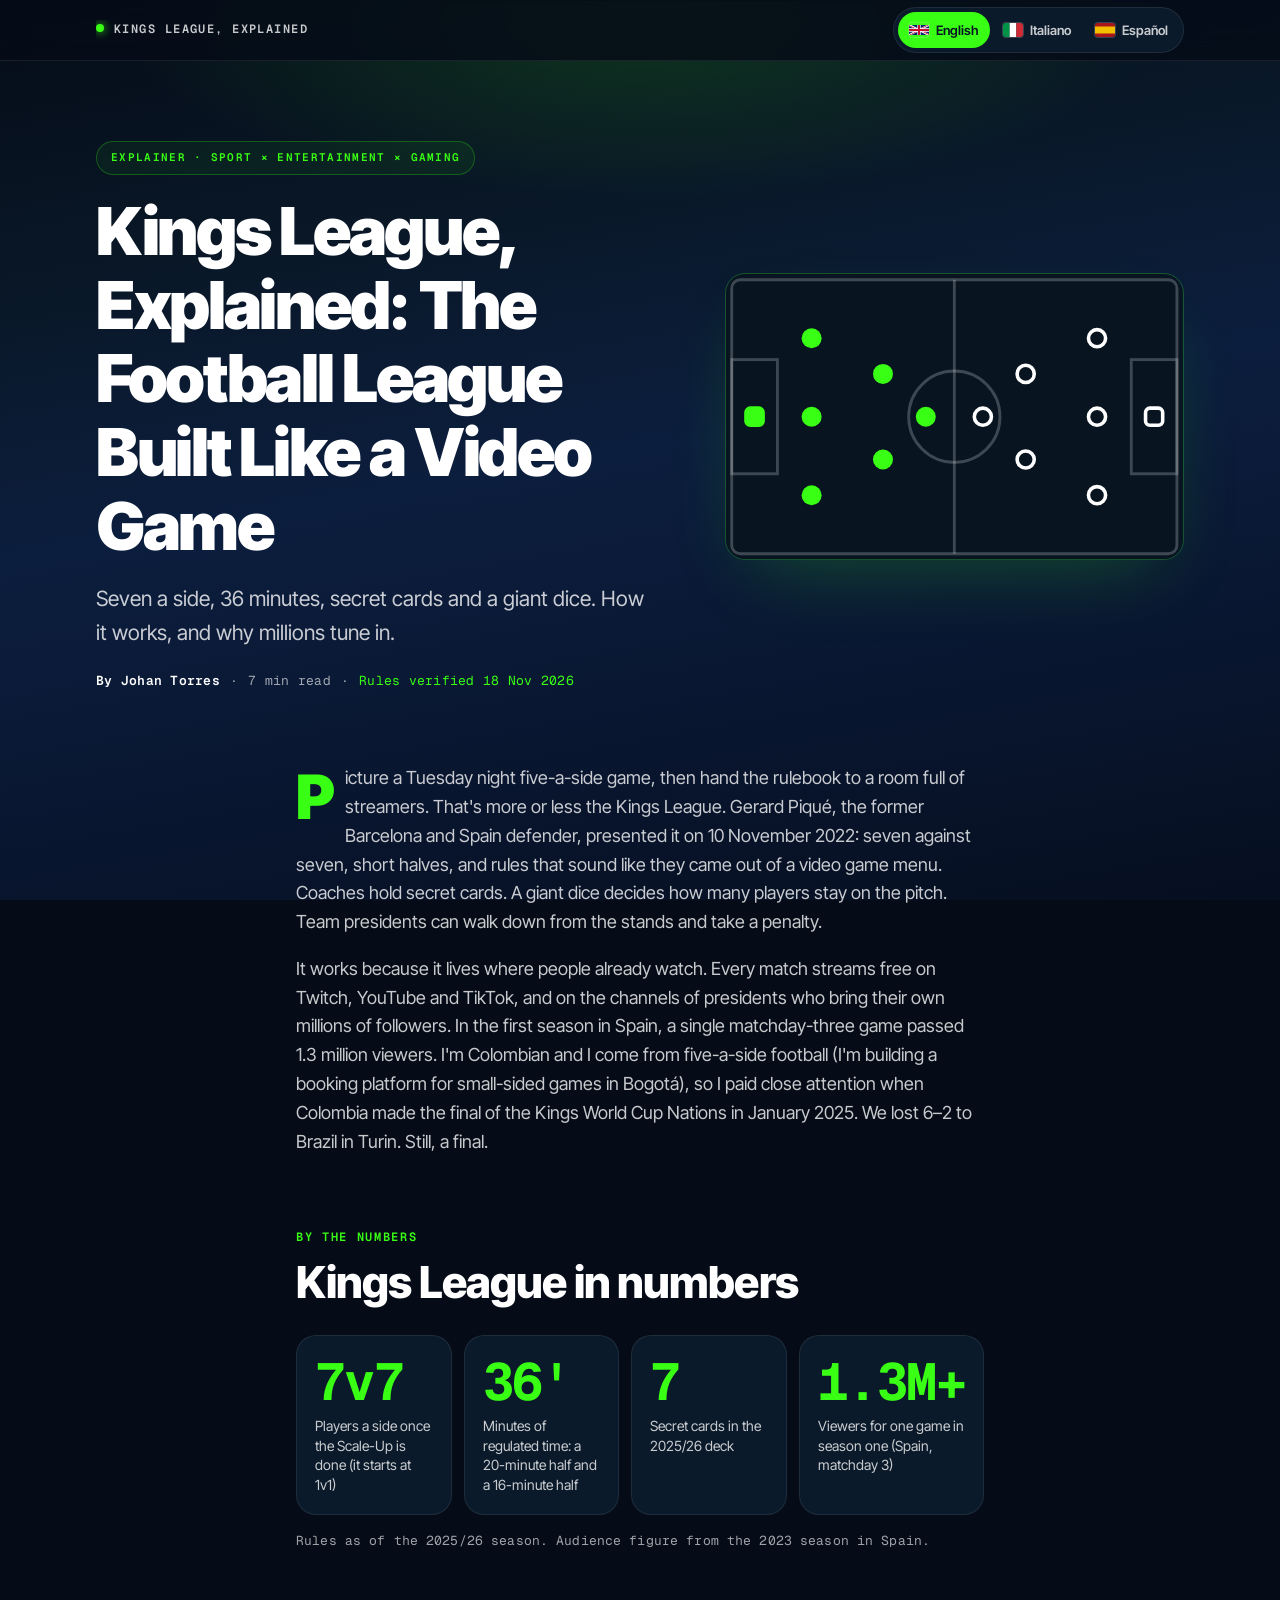
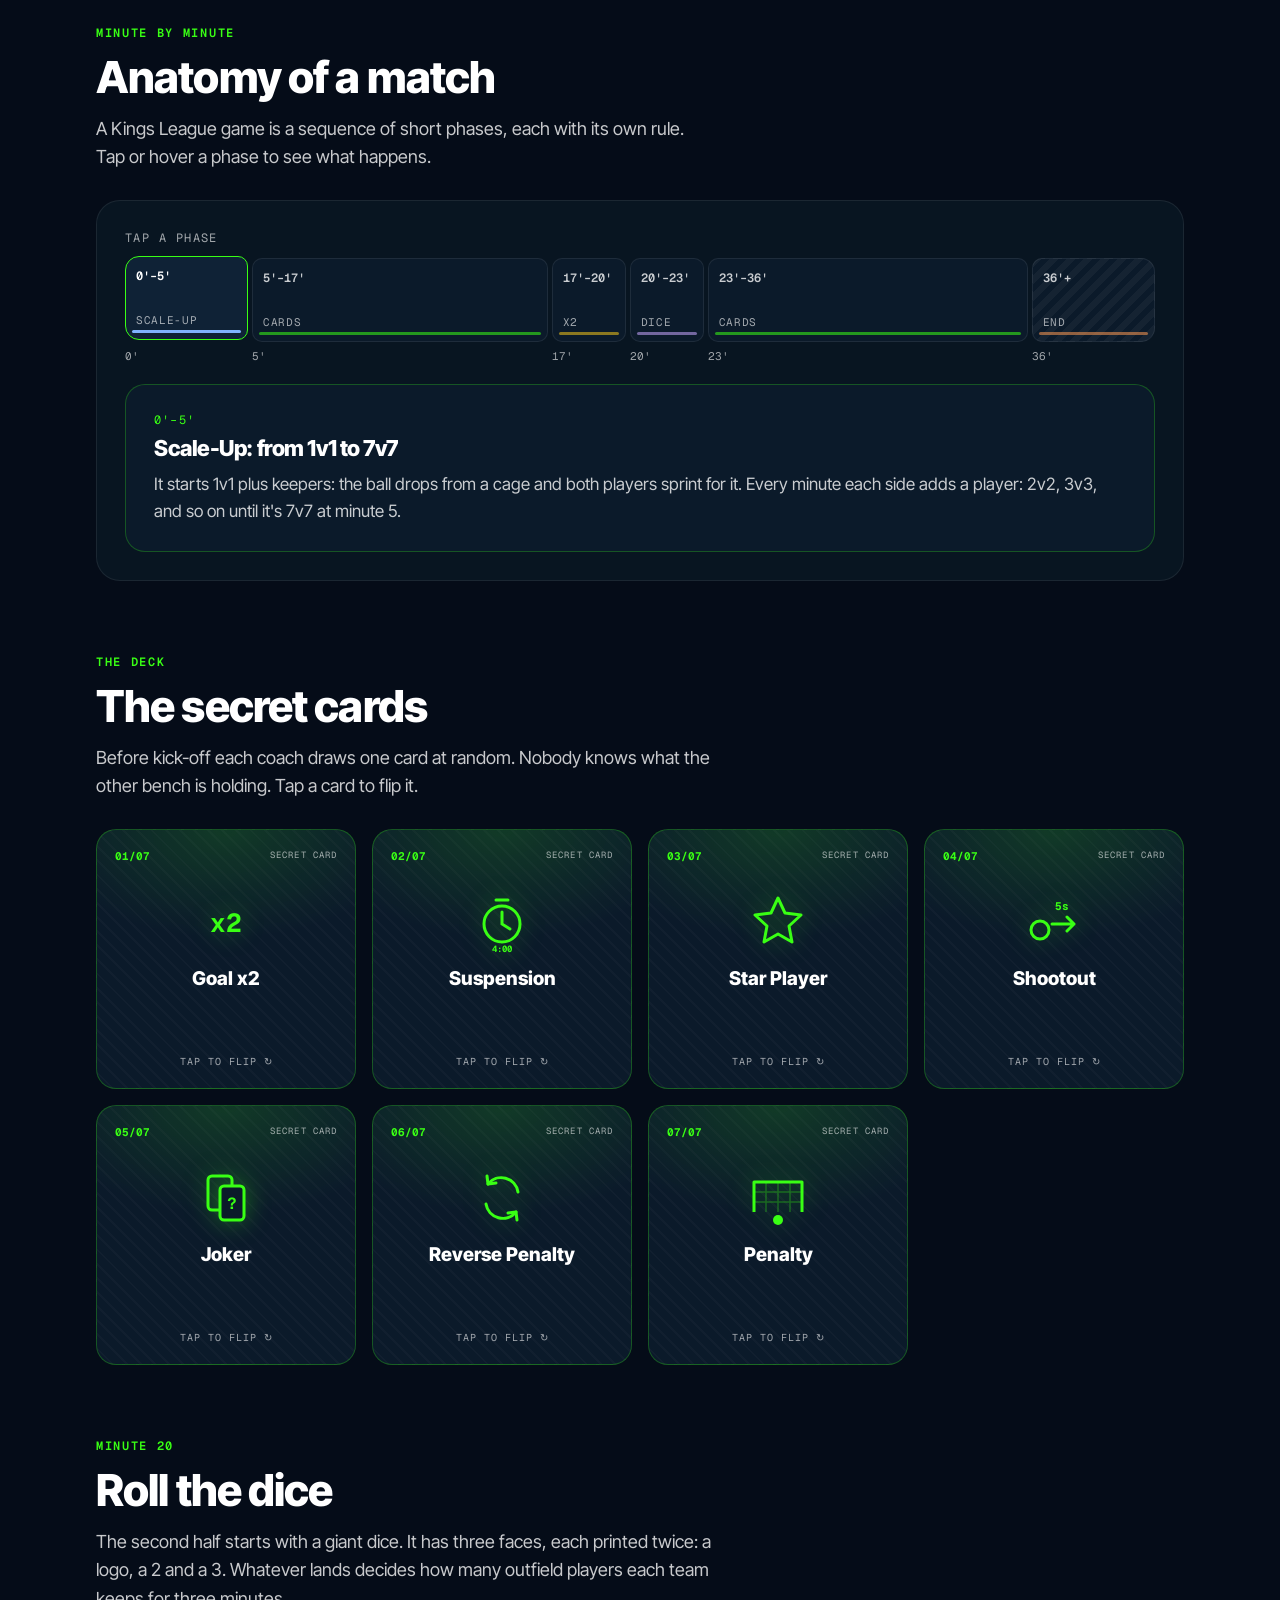
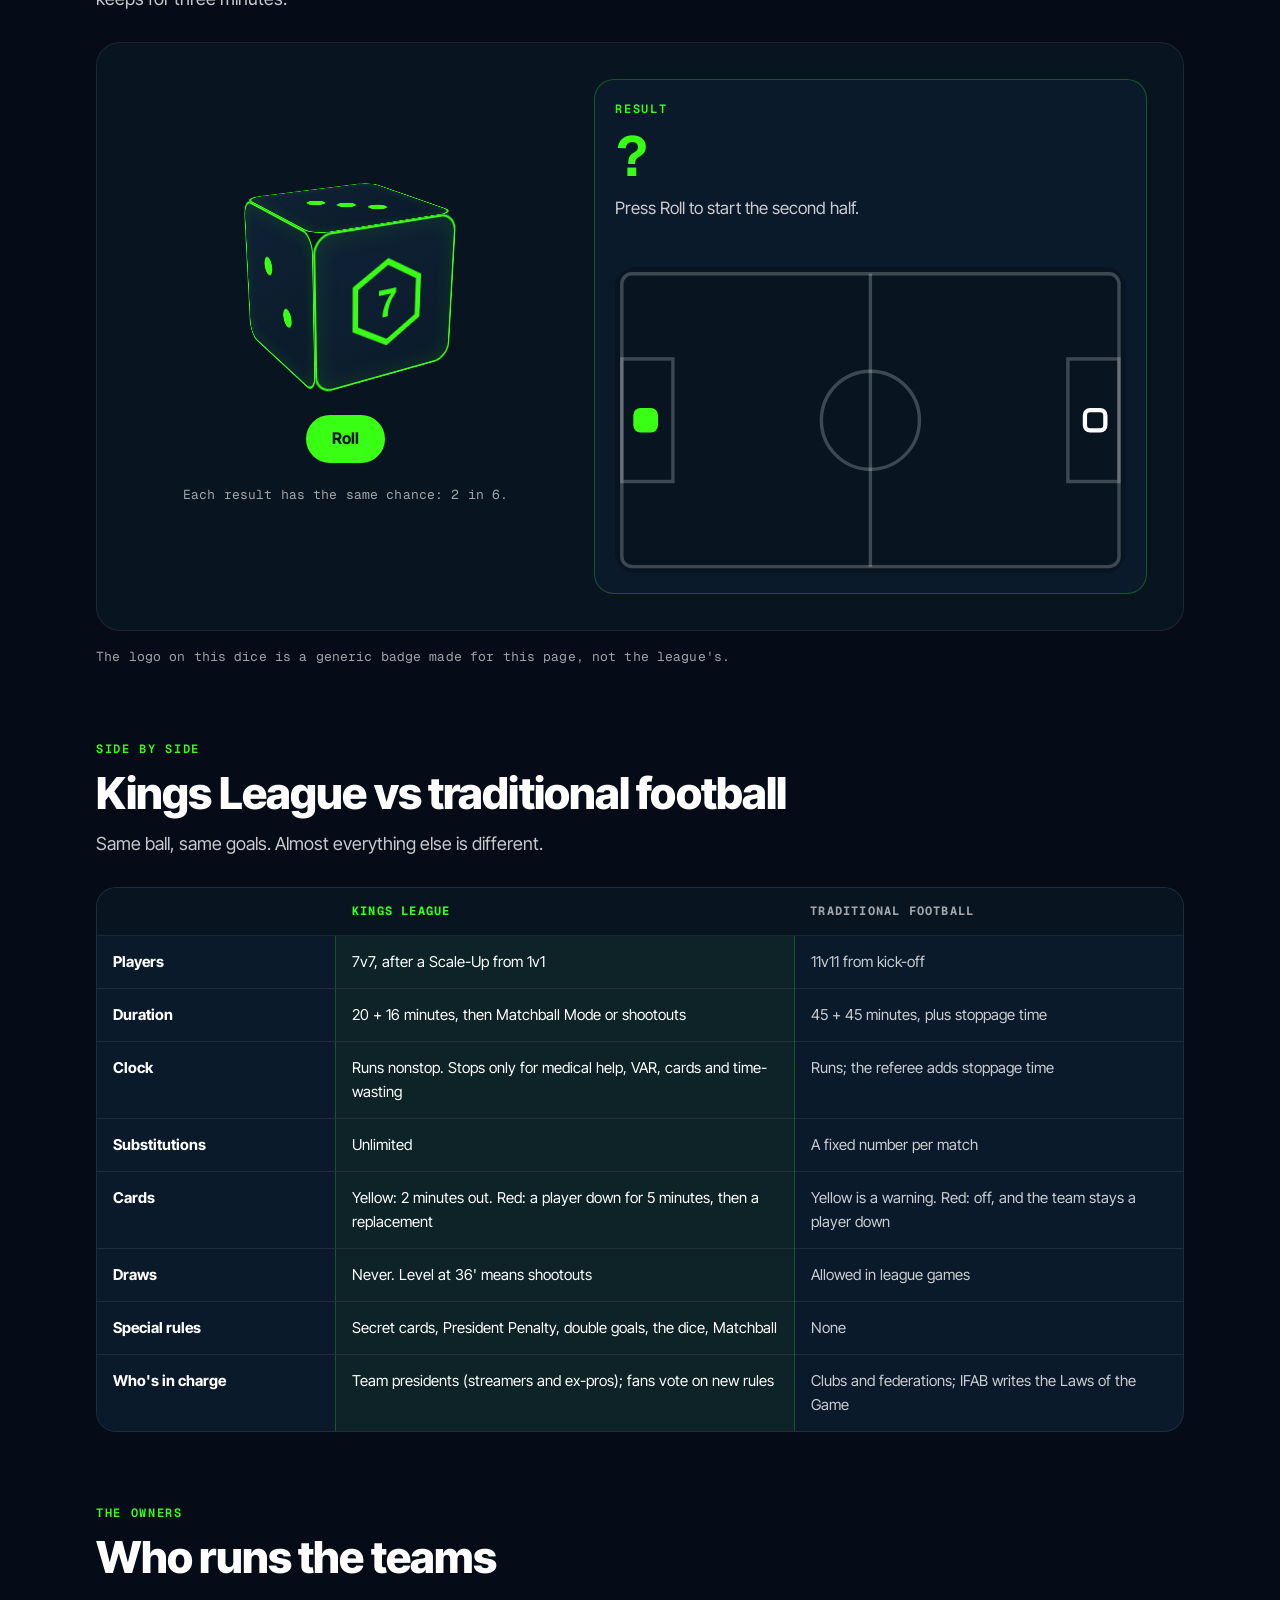
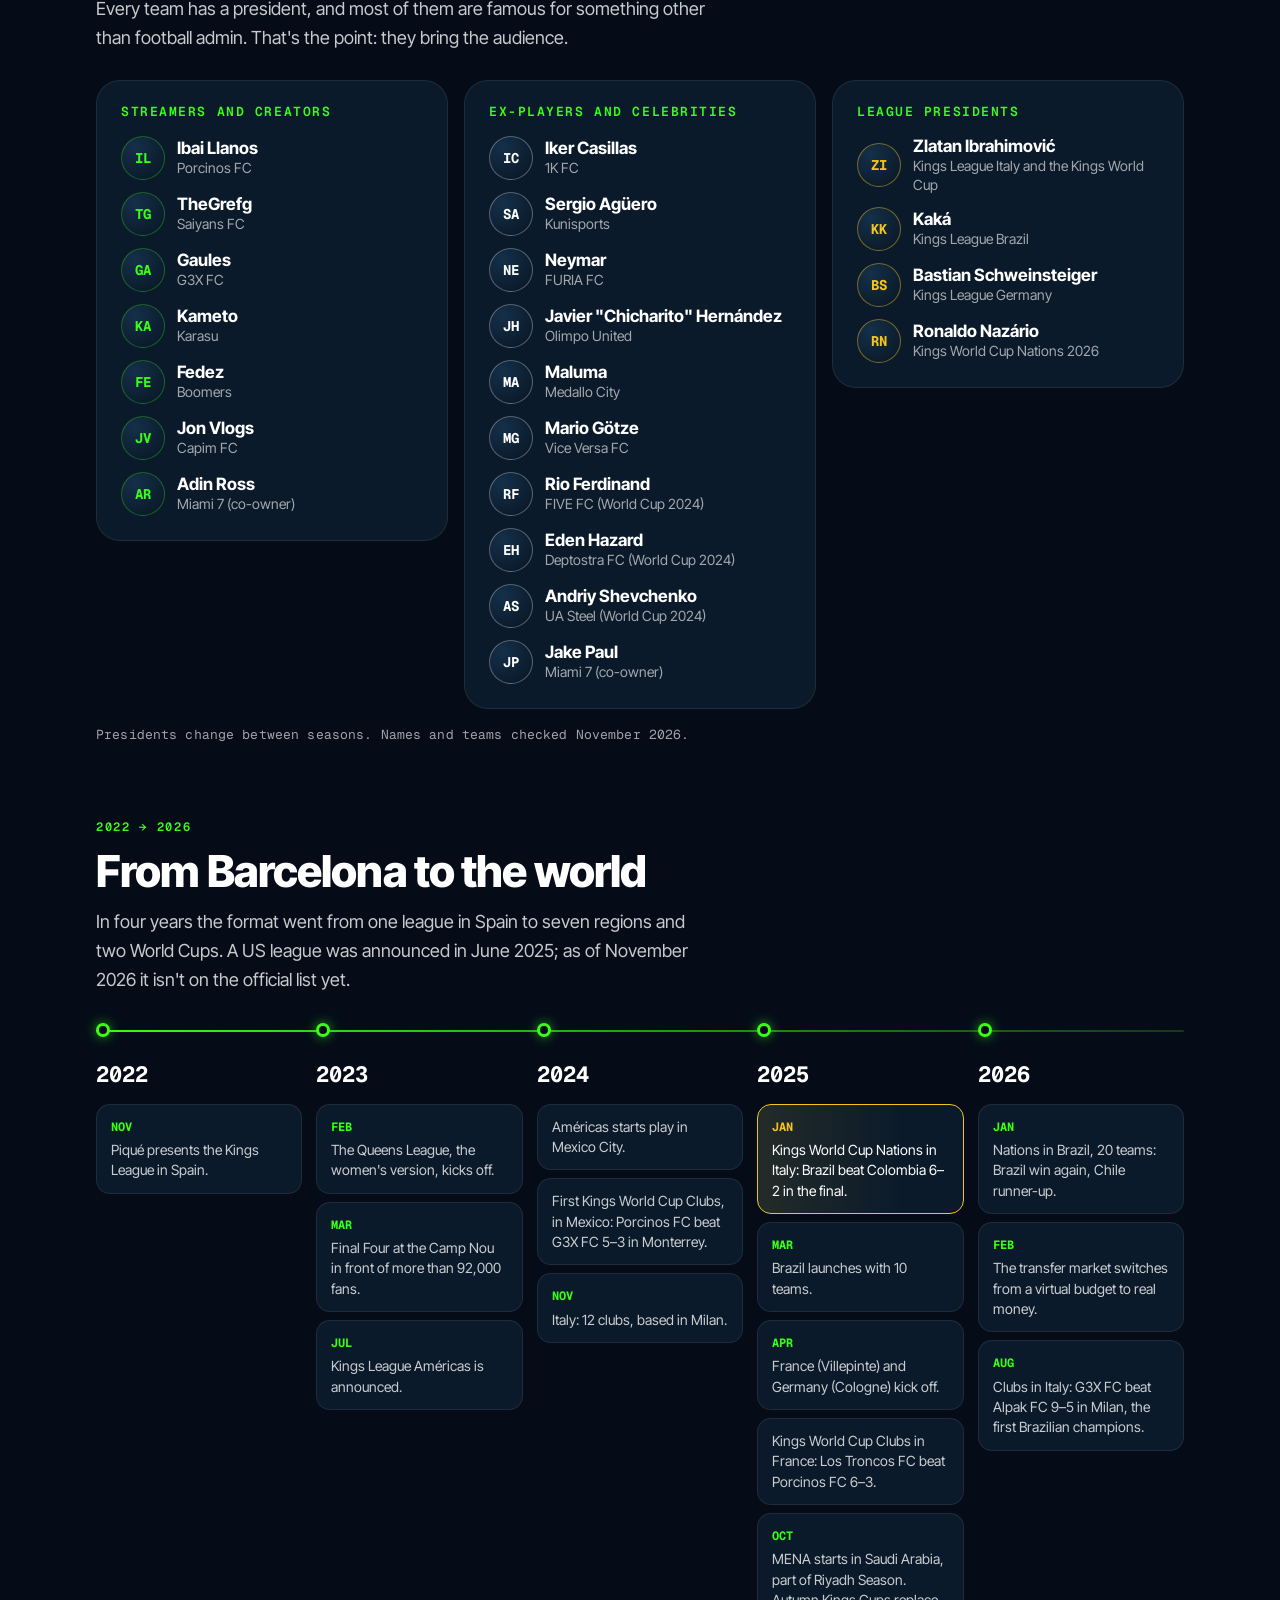
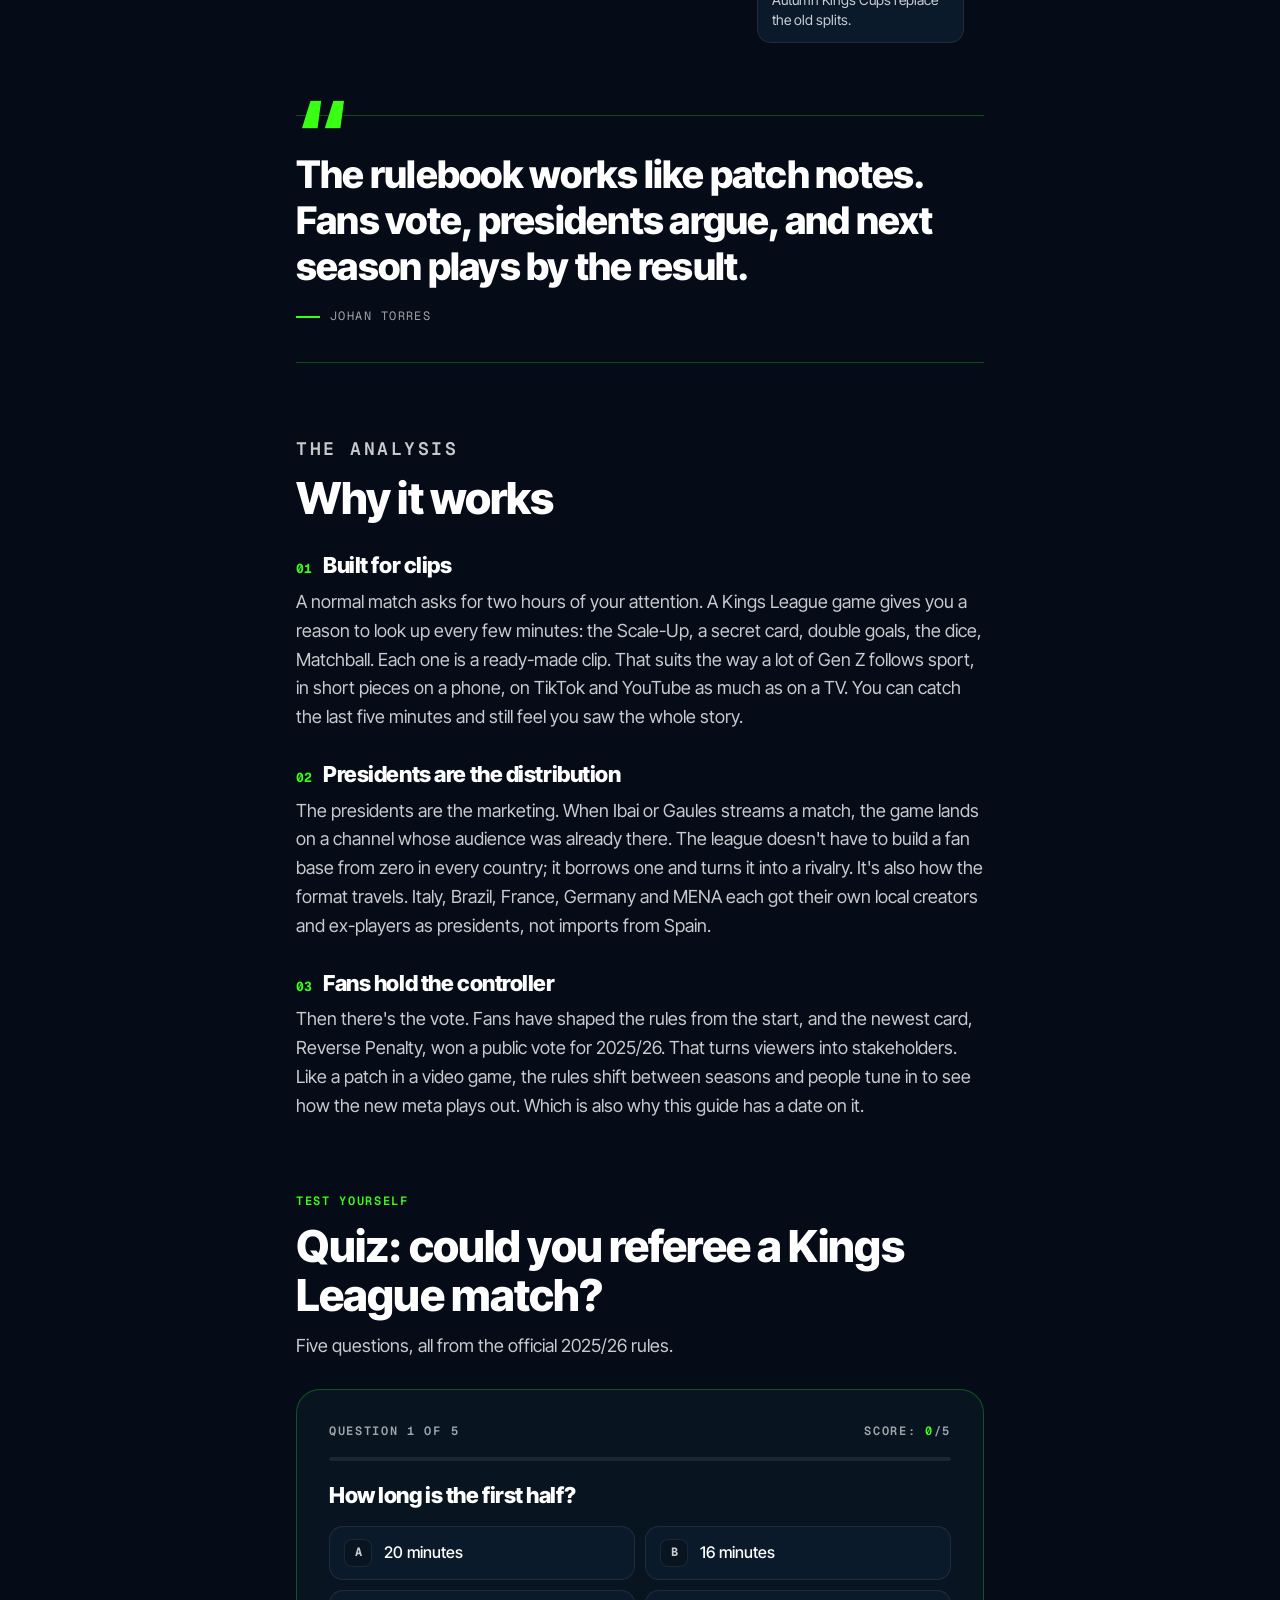
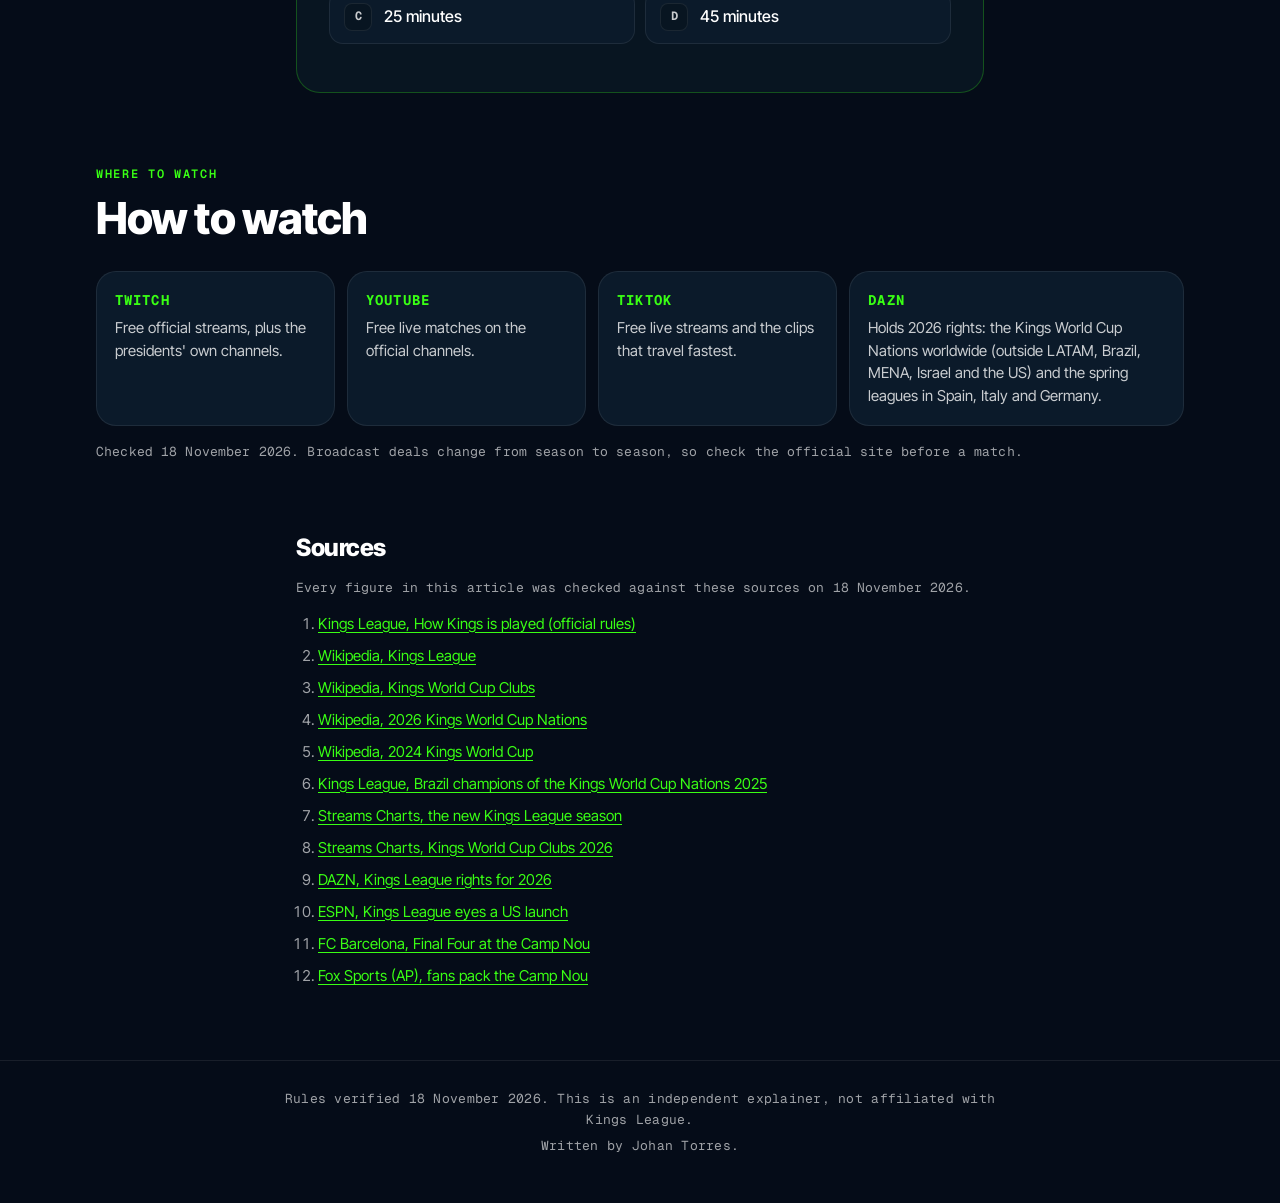
==== index.html @ 8e3d9141 "Kings League explainer: interactive article in EN, IT and ES Co-Authored-By: Claude Opus 5.5 <norepl" ====
<!doctype html>
<html lang="en">
<head>
  <meta charset="utf-8">
  <meta name="viewport" content="width=device-width, initial-scale=1">
  <!--HEAD:START-->
  <title>Kings League, Explained: The Football League Built Like a Video Game</title>
  <meta name="description" content="How Gerard Piqué's 7-a-side Kings League works: the Scale-Up, secret cards, the dice, Matchball Mode, the streamer presidents and why millions watch. Interactive guide.">
  <meta property="og:title" content="Kings League, Explained">
  <meta property="og:description" content="Secret cards, a giant dice and streamer presidents. An interactive guide to the football league built like a video game.">
  <meta property="og:locale" content="en_GB">
  <!--HEAD:END-->
  <meta property="og:type" content="article">
  <meta property="og:image" content="og.png">
  <meta property="og:image:width" content="1200">
  <meta property="og:image:height" content="630">
  <meta name="twitter:card" content="summary_large_image">
  <meta name="theme-color" content="#050c18">
  <meta name="author" content="Johan Torres">
  <link rel="icon" href="favicon.svg" type="image/svg+xml">
  <link rel="preconnect" href="https://fonts.googleapis.com">
  <link rel="preconnect" href="https://fonts.gstatic.com" crossorigin>
  <link rel="stylesheet" href="https://fonts.googleapis.com/css2?family=Geist+Mono:wght@500;600;700&family=Inter+Tight:wght@400;500;600;700;800;900&display=swap">
  <link rel="stylesheet" href="styles.css">
  <link rel="modulepreload" href="render.js">
  <script type="module" src="main.js"></script>
</head>
<body>
  <a class="skip" href="#main" data-i18n="ui.skip">Skip to article</a>

  <header class="topbar">
    <div class="wrap-wide topbar-in">
      <span class="site-name" data-i18n="ui.siteName">Kings League, Explained</span>
      <nav class="lang-switch" aria-label="Language">
        <button type="button" class="lang-btn" data-lang="en" lang="en" aria-pressed="true" aria-label="English">
          <svg class="flag" viewBox="0 0 60 30" aria-hidden="true" focusable="false"><clipPath id="uk-c"><path d="M0 0v30h60V0z"/></clipPath><clipPath id="uk-t"><path d="M30 15h30v15zv15H0zH0V0zV0h30z"/></clipPath><g clip-path="url(#uk-c)"><path d="M0 0v30h60V0z" fill="#012169"/><path d="M0 0l60 30m0-30L0 30" stroke="#fff" stroke-width="6"/><path d="M0 0l60 30m0-30L0 30" clip-path="url(#uk-t)" stroke="#C8102E" stroke-width="4"/><path d="M30 0v30M0 15h60" stroke="#fff" stroke-width="10"/><path d="M30 0v30M0 15h60" stroke="#C8102E" stroke-width="6"/></g></svg>
          <span class="lang-full">English</span><span class="lang-short" aria-hidden="true">EN</span>
        </button>
        <button type="button" class="lang-btn" data-lang="it" lang="it" aria-pressed="false" aria-label="Italiano">
          <svg class="flag" viewBox="0 0 3 2" preserveAspectRatio="none" aria-hidden="true" focusable="false"><path fill="#009246" d="M0 0h1v2H0z"/><path fill="#fff" d="M1 0h1v2H1z"/><path fill="#CE2B37" d="M2 0h1v2H2z"/></svg>
          <span class="lang-full">Italiano</span><span class="lang-short" aria-hidden="true">IT</span>
        </button>
        <button type="button" class="lang-btn" data-lang="es" lang="es" aria-pressed="false" aria-label="Español">
          <svg class="flag" viewBox="0 0 3 2" preserveAspectRatio="none" aria-hidden="true" focusable="false"><path fill="#AA151B" d="M0 0h3v2H0z"/><path fill="#F1BF00" d="M0 .5h3v1H0z"/></svg>
          <span class="lang-full">Español</span><span class="lang-short" aria-hidden="true">ES</span>
        </button>
      </nav>
    </div>
  </header>

  <main id="main">
    <article id="app">
      <!--APP:START-->

  <section class="hero" aria-labelledby="hero-title">
    <div class="wrap-wide hero-grid">
      <div class="hero-copy">
        <p class="pill-kicker">Explainer · Sport × Entertainment × Gaming</p>
        <h1 id="hero-title">Kings League, Explained: The Football League Built Like a Video Game</h1>
        <p class="hero-sub">Seven a side, 36 minutes, secret cards and a giant dice. How it works, and why millions tune in.</p>
        <p class="byline"><span>By Johan Torres</span><span aria-hidden="true">·</span><span>7 min read</span><span aria-hidden="true">·</span><span class="byline-date">Rules verified 18 Nov 2026</span></p>
      </div>
      <div class="hero-art"><svg class="hero-pitch" viewBox="0 0 320 200" role="img" aria-label="Illustration of a seven-a-side pitch with seven players on each team">
    <rect width="320" height="200" rx="14" fill="#081521"/>
    
  <rect x="4" y="4" width="312" height="192" rx="6" fill="none" stroke="rgba(255,255,255,.22)" stroke-width="2"/>
  <line x1="160" y1="4" x2="160" y2="196" stroke="rgba(255,255,255,.22)" stroke-width="2"/>
  <circle cx="160" cy="100" r="32" fill="none" stroke="rgba(255,255,255,.22)" stroke-width="2"/>
  <rect x="4" y="60" width="32" height="80" fill="none" stroke="rgba(255,255,255,.22)" stroke-width="2"/>
  <rect x="284" y="60" width="32" height="80" fill="none" stroke="rgba(255,255,255,.22)" stroke-width="2"/>
    <rect x="14" y="94" width="12" height="12" rx="3" fill="#39FF14" stroke="#39FF14" stroke-width="2.5"/><rect x="294" y="94" width="12" height="12" rx="3" fill="#081521" stroke="#FFFFFF" stroke-width="2.5"/>
    <circle class="pl" style="--i:0" cx="60" cy="45" r="7" fill="#39FF14"/><circle class="pl" style="--i:1" cx="60" cy="100" r="7" fill="#39FF14"/><circle class="pl" style="--i:2" cx="60" cy="155" r="7" fill="#39FF14"/><circle class="pl" style="--i:3" cx="110" cy="70" r="7" fill="#39FF14"/><circle class="pl" style="--i:4" cx="110" cy="130" r="7" fill="#39FF14"/><circle class="pl" style="--i:5" cx="140" cy="100" r="7" fill="#39FF14"/>
    <circle class="pl" style="--i:0" cx="260" cy="45" r="6" fill="#081521" stroke="#FFFFFF" stroke-width="2.5"/><circle class="pl" style="--i:1" cx="260" cy="100" r="6" fill="#081521" stroke="#FFFFFF" stroke-width="2.5"/><circle class="pl" style="--i:2" cx="260" cy="155" r="6" fill="#081521" stroke="#FFFFFF" stroke-width="2.5"/><circle class="pl" style="--i:3" cx="210" cy="70" r="6" fill="#081521" stroke="#FFFFFF" stroke-width="2.5"/><circle class="pl" style="--i:4" cx="210" cy="130" r="6" fill="#081521" stroke="#FFFFFF" stroke-width="2.5"/><circle class="pl" style="--i:5" cx="180" cy="100" r="6" fill="#081521" stroke="#FFFFFF" stroke-width="2.5"/>
  </svg></div>
    </div>
  </section>

  <section class="intro wrap prose reveal" aria-label="Intro">
    <p class="dropcap">Picture a Tuesday night five-a-side game, then hand the rulebook to a room full of streamers. That's more or less the Kings League. Gerard Piqué, the former Barcelona and Spain defender, presented it on 10 November 2022: seven against seven, short halves, and rules that sound like they came out of a video game menu. Coaches hold secret cards. A giant dice decides how many players stay on the pitch. Team presidents can walk down from the stands and take a penalty.</p><p>It works because it lives where people already watch. Every match streams free on Twitch, YouTube and TikTok, and on the channels of presidents who bring their own millions of followers. In the first season in Spain, a single matchday-three game passed 1.3 million viewers. I'm Colombian and I come from five-a-side football (I'm building a booking platform for small-sided games in Bogotá), so I paid close attention when Colombia made the final of the Kings World Cup Nations in January 2025. We lost 6–2 to Brazil in Turin. Still, a final.</p>
  </section>

  <section class="numbers wrap reveal" aria-labelledby="numbers-title">
    
      <header class="sec-head">
        <p class="kicker">By the numbers</p>
        <h2 id="numbers-title">Kings League in numbers</h2>
        
      </header>
    <ul class="stat-grid" role="list">
      <li class="stat"><span class="stat-value">7v7</span><span class="stat-label">Players a side once the Scale-Up is done (it starts at 1v1)</span></li><li class="stat"><span class="stat-value">36'</span><span class="stat-label">Minutes of regulated time: a 20-minute half and a 16-minute half</span></li><li class="stat"><span class="stat-value">7</span><span class="stat-label">Secret cards in the 2025/26 deck</span></li><li class="stat"><span class="stat-value">1.3M+</span><span class="stat-label">Viewers for one game in season one (Spain, matchday 3)</span></li>
    </ul>
    <p class="fine">Rules as of the 2025/26 season. Audience figure from the 2023 season in Spain.</p>
  </section>

  <section class="timeline wrap-wide reveal" aria-labelledby="timeline-title">
    
      <header class="sec-head">
        <p class="kicker">Minute by minute</p>
        <h2 id="timeline-title">Anatomy of a match</h2>
        <p class="lead">A Kings League game is a sequence of short phases, each with its own rule. Tap or hover a phase to see what happens.</p>
      </header>
    <div class="tl" data-timeline>
      <p class="hint" aria-hidden="true">Tap a phase</p>
      <div class="tl-bar" style="grid-template-columns:minmax(46px,5fr) minmax(46px,12fr) minmax(46px,3fr) minmax(46px,3fr) minmax(46px,13fr) minmax(46px,5fr)">
        <button type="button" class="tl-seg tone-scale" data-seg="0" aria-pressed="true" aria-controls="tl-panel">
            <span class="tl-range">0'–5'</span><span class="tl-short">Scale-Up</span></button><button type="button" class="tl-seg tone-cards" data-seg="1" aria-pressed="false" aria-controls="tl-panel">
            <span class="tl-range">5'–17'</span><span class="tl-short">Cards</span></button><button type="button" class="tl-seg tone-double" data-seg="2" aria-pressed="false" aria-controls="tl-panel">
            <span class="tl-range">17'–20'</span><span class="tl-short">x2</span></button><button type="button" class="tl-seg tone-dice" data-seg="3" aria-pressed="false" aria-controls="tl-panel">
            <span class="tl-range">20'–23'</span><span class="tl-short">Dice</span></button><button type="button" class="tl-seg tone-cards" data-seg="4" aria-pressed="false" aria-controls="tl-panel">
            <span class="tl-range">23'–36'</span><span class="tl-short">Cards</span></button><button type="button" class="tl-seg tone-end" data-seg="5" aria-pressed="false" aria-controls="tl-panel">
            <span class="tl-range">36'+</span><span class="tl-short">End</span></button>
      </div>
      <div class="tl-ruler" aria-hidden="true" style="grid-template-columns:minmax(46px,5fr) minmax(46px,12fr) minmax(46px,3fr) minmax(46px,3fr) minmax(46px,13fr) minmax(46px,5fr)">
        <span>0'</span><span>5'</span><span>17'</span><span>20'</span><span>23'</span><span>36'</span>
      </div>
      <div class="tl-panel" id="tl-panel" aria-live="polite">
        <p class="tl-panel-range">0'–5'</p>
        <h3>Scale-Up: from 1v1 to 7v7</h3>
        <p>It starts 1v1 plus keepers: the ball drops from a cage and both players sprint for it. Every minute each side adds a player: 2v2, 3v3, and so on until it's 7v7 at minute 5.</p>
      </div>
    </div>
  </section>

  <section class="cards wrap-wide reveal" aria-labelledby="cards-title">
    
      <header class="sec-head">
        <p class="kicker">The deck</p>
        <h2 id="cards-title">The secret cards</h2>
        <p class="lead">Before kick-off each coach draws one card at random. Nobody knows what the other bench is holding. Tap a card to flip it.</p>
      </header>
    <ul class="deck" role="list">
      <li>
        <button type="button" class="flip-card" aria-pressed="false" aria-label="Goal x2: Tap to flip">
          <span class="flip-inner">
            <span class="face front">
              <span class="card-top"><span class="card-no">01/07</span><span class="card-label">Secret card</span></span>
              <svg class="card-icon" viewBox="0 0 64 64" aria-hidden="true" focusable="false"><text x="32" y="42" text-anchor="middle" font-family="Geist Mono, ui-monospace, monospace" font-weight="700" font-size="26" fill="currentColor">x2</text></svg>
              <span class="card-name">Goal x2</span>
              <span class="card-hint" aria-hidden="true">Tap to flip ↻</span>
            </span>
            <span class="face back">
              <span class="card-top"><span class="card-no">01/07</span></span>
              <span class="card-name sm">Goal x2</span>
              <span class="card-body">Every goal your team scores counts double for the next four minutes.</span>
              <span class="card-window">Play it 5'–17' or 23'–36'</span>
            </span>
          </span>
        </button>
      </li><li>
        <button type="button" class="flip-card" aria-pressed="false" aria-label="Suspension: Tap to flip">
          <span class="flip-inner">
            <span class="face front">
              <span class="card-top"><span class="card-no">02/07</span><span class="card-label">Secret card</span></span>
              <svg class="card-icon" viewBox="0 0 64 64" aria-hidden="true" focusable="false"><circle cx="32" cy="34" r="18" fill="none" stroke="currentColor" stroke-width="3"/><path d="M32 22v12l8 5M26 10h12" fill="none" stroke="currentColor" stroke-width="3" stroke-linecap="round"/><text x="32" y="62" text-anchor="middle" font-family="Geist Mono, ui-monospace, monospace" font-size="9" font-weight="700" fill="currentColor">4:00</text></svg>
              <span class="card-name">Suspension</span>
              <span class="card-hint" aria-hidden="true">Tap to flip ↻</span>
            </span>
            <span class="face back">
              <span class="card-top"><span class="card-no">02/07</span></span>
              <span class="card-name sm">Suspension</span>
              <span class="card-body">Pick a rival (any player except the keeper). They sit out for four minutes.</span>
              <span class="card-window">Play it 5'–17' or 23'–36'</span>
            </span>
          </span>
        </button>
      </li><li>
        <button type="button" class="flip-card" aria-pressed="false" aria-label="Star Player: Tap to flip">
          <span class="flip-inner">
            <span class="face front">
              <span class="card-top"><span class="card-no">03/07</span><span class="card-label">Secret card</span></span>
              <svg class="card-icon" viewBox="0 0 64 64" aria-hidden="true" focusable="false"><path d="m32 8 7 15 16 2-12 11 3 16-14-8-14 8 3-16L9 25l16-2Z" fill="none" stroke="currentColor" stroke-width="3" stroke-linejoin="round"/></svg>
              <span class="card-name">Star Player</span>
              <span class="card-hint" aria-hidden="true">Tap to flip ↻</span>
            </span>
            <span class="face back">
              <span class="card-top"><span class="card-no">03/07</span></span>
              <span class="card-name sm">Star Player</span>
              <span class="card-body">Choose one player. Their first goal counts double. They wear an armband so everyone knows who it is.</span>
              <span class="card-window">Play it 5'–17' or 23'–36'</span>
            </span>
          </span>
        </button>
      </li><li>
        <button type="button" class="flip-card" aria-pressed="false" aria-label="Shootout: Tap to flip">
          <span class="flip-inner">
            <span class="face front">
              <span class="card-top"><span class="card-no">04/07</span><span class="card-label">Secret card</span></span>
              <svg class="card-icon" viewBox="0 0 64 64" aria-hidden="true" focusable="false"><circle cx="18" cy="40" r="9" fill="none" stroke="currentColor" stroke-width="3"/><path d="M30 34h22m-7-7 7 7-7 7" fill="none" stroke="currentColor" stroke-width="3" stroke-linecap="round" stroke-linejoin="round"/><text x="40" y="20" text-anchor="middle" font-family="Geist Mono, ui-monospace, monospace" font-size="11" font-weight="700" fill="currentColor">5s</text></svg>
              <span class="card-name">Shootout</span>
              <span class="card-hint" aria-hidden="true">Tap to flip ↻</span>
            </span>
            <span class="face back">
              <span class="card-top"><span class="card-no">04/07</span></span>
              <span class="card-name sm">Shootout</span>
              <span class="card-body">Ball on the centre spot. One of your players gets five seconds to beat the keeper one on one.</span>
              <span class="card-window">Play it 5'–17' or 23'–36'</span>
            </span>
          </span>
        </button>
      </li><li>
        <button type="button" class="flip-card" aria-pressed="false" aria-label="Joker: Tap to flip">
          <span class="flip-inner">
            <span class="face front">
              <span class="card-top"><span class="card-no">05/07</span><span class="card-label">Secret card</span></span>
              <svg class="card-icon" viewBox="0 0 64 64" aria-hidden="true" focusable="false"><rect x="14" y="10" width="24" height="34" rx="4" fill="none" stroke="currentColor" stroke-width="3"/><rect x="26" y="20" width="24" height="34" rx="4" fill="#0B1A2A" stroke="currentColor" stroke-width="3"/><text x="38" y="43" text-anchor="middle" font-family="Geist Mono, ui-monospace, monospace" font-size="16" font-weight="700" fill="currentColor">?</text></svg>
              <span class="card-name">Joker</span>
              <span class="card-hint" aria-hidden="true">Tap to flip ↻</span>
            </span>
            <span class="face back">
              <span class="card-top"><span class="card-no">05/07</span></span>
              <span class="card-name sm">Joker</span>
              <span class="card-body">Play it as any of the other cards, or steal the card your rival is holding.</span>
              <span class="card-window">Play it 5'–17' or 23'–36'</span>
            </span>
          </span>
        </button>
      </li><li>
        <button type="button" class="flip-card" aria-pressed="false" aria-label="Reverse Penalty: Tap to flip">
          <span class="flip-inner">
            <span class="face front">
              <span class="card-top"><span class="card-no">06/07</span><span class="card-label">Secret card</span></span>
              <svg class="card-icon" viewBox="0 0 64 64" aria-hidden="true" focusable="false"><path d="M48 26a17 17 0 0 0-30-8M16 38a17 17 0 0 0 30 8" fill="none" stroke="currentColor" stroke-width="3" stroke-linecap="round"/><path d="m17 10 1 8 8-1M47 54l-1-8-8 1" fill="none" stroke="currentColor" stroke-width="3" stroke-linecap="round" stroke-linejoin="round"/></svg>
              <span class="card-name">Reverse Penalty</span>
              <span class="card-hint" aria-hidden="true">Tap to flip ↻</span>
            </span>
            <span class="face back">
              <span class="card-top"><span class="card-no">06/07</span></span>
              <span class="card-name sm">Reverse Penalty</span>
              <span class="card-body">Fans voted it in for 2025/26. You pick a rival to take a penalty. If they score, it doesn't count. If they miss, the goal is yours.</span>
              <span class="card-window">Play it 5'–17' or 23'–36'</span>
            </span>
          </span>
        </button>
      </li><li>
        <button type="button" class="flip-card" aria-pressed="false" aria-label="Penalty: Tap to flip">
          <span class="flip-inner">
            <span class="face front">
              <span class="card-top"><span class="card-no">07/07</span><span class="card-label">Secret card</span></span>
              <svg class="card-icon" viewBox="0 0 64 64" aria-hidden="true" focusable="false"><path d="M8 46V16h48v30" fill="none" stroke="currentColor" stroke-width="3" stroke-linejoin="round"/><path d="M8 26h48M8 36h48M20 16v30M32 16v30M44 16v30" stroke="currentColor" stroke-opacity=".3" stroke-width="1.5"/><circle cx="32" cy="54" r="5" fill="currentColor"/></svg>
              <span class="card-name">Penalty</span>
              <span class="card-hint" aria-hidden="true">Tap to flip ↻</span>
            </span>
            <span class="face back">
              <span class="card-top"><span class="card-no">07/07</span></span>
              <span class="card-name sm">Penalty</span>
              <span class="card-body">A traditional penalty kick. The most normal thing in the deck.</span>
              <span class="card-window">Play it 5'–17' or 23'–36'</span>
            </span>
          </span>
        </button>
      </li>
    </ul>
  </section>

  <section class="dice wrap-wide reveal" aria-labelledby="dice-title">
    
      <header class="sec-head">
        <p class="kicker">Minute 20</p>
        <h2 id="dice-title">Roll the dice</h2>
        <p class="lead">The second half starts with a giant dice. It has three faces, each printed twice: a logo, a 2 and a 3. Whatever lands decides how many outfield players each team keeps for three minutes.</p>
      </header>
    <div class="dice-box" data-dice>
      <div class="dice-stage">
        <div class="cube-scene" aria-hidden="true">
          <div class="cube" data-cube>
            <div class="cube-face f-front"><svg class="badge" viewBox="0 0 48 48" aria-hidden="true" focusable="false"><path d="M24 3 42 13.5v21L24 45 6 34.5v-21Z" fill="none" stroke="currentColor" stroke-width="3"/><text x="24" y="31.5" text-anchor="middle" font-family="Geist Mono, ui-monospace, monospace" font-weight="700" font-size="20" fill="currentColor">7</text></svg></div><div class="cube-face f-right"><svg viewBox="0 0 100 100" aria-hidden="true" focusable="false"><circle cx="28" cy="28" r="10" fill="currentColor"/><circle cx="72" cy="72" r="10" fill="currentColor"/></svg></div><div class="cube-face f-top"><svg viewBox="0 0 100 100" aria-hidden="true" focusable="false"><circle cx="26" cy="26" r="10" fill="currentColor"/><circle cx="50" cy="50" r="10" fill="currentColor"/><circle cx="74" cy="74" r="10" fill="currentColor"/></svg></div><div class="cube-face f-back"><svg class="badge" viewBox="0 0 48 48" aria-hidden="true" focusable="false"><path d="M24 3 42 13.5v21L24 45 6 34.5v-21Z" fill="none" stroke="currentColor" stroke-width="3"/><text x="24" y="31.5" text-anchor="middle" font-family="Geist Mono, ui-monospace, monospace" font-weight="700" font-size="20" fill="currentColor">7</text></svg></div><div class="cube-face f-left"><svg viewBox="0 0 100 100" aria-hidden="true" focusable="false"><circle cx="28" cy="28" r="10" fill="currentColor"/><circle cx="72" cy="72" r="10" fill="currentColor"/></svg></div><div class="cube-face f-bottom"><svg viewBox="0 0 100 100" aria-hidden="true" focusable="false"><circle cx="26" cy="26" r="10" fill="currentColor"/><circle cx="50" cy="50" r="10" fill="currentColor"/><circle cx="74" cy="74" r="10" fill="currentColor"/></svg></div>
          </div>
        </div>
        <button type="button" class="btn btn-neon" data-roll>Roll</button>
        <p class="fine">Each result has the same chance: 2 in 6.</p>
      </div>
      <div class="dice-result" aria-live="polite" data-dice-result>
        <p class="kicker">Result</p>
        <p class="dice-big" data-dice-label>?</p>
        <p class="dice-text" data-dice-text>Press Roll to start the second half.</p>
        <div class="dice-pitch-wrap" data-dice-pitch><svg class="dice-pitch" viewBox="0 0 300 180" role="img" aria-label="Pitch diagram showing 0 outfield players per team plus goalkeepers">
    <rect width="300" height="180" rx="12" fill="#081521"/>
    
  <rect x="4" y="4" width="292" height="172" rx="6" fill="none" stroke="rgba(255,255,255,.22)" stroke-width="2"/>
  <line x1="150" y1="4" x2="150" y2="176" stroke="rgba(255,255,255,.22)" stroke-width="2"/>
  <circle cx="150" cy="90" r="28.8" fill="none" stroke="rgba(255,255,255,.22)" stroke-width="2"/>
  <rect x="4" y="54" width="30" height="72" fill="none" stroke="rgba(255,255,255,.22)" stroke-width="2"/>
  <rect x="266" y="54" width="30" height="72" fill="none" stroke="rgba(255,255,255,.22)" stroke-width="2"/>
    <rect x="12" y="84" width="12" height="12" rx="3" fill="#39FF14" stroke="#39FF14" stroke-width="2.5"/><rect x="276" y="84" width="12" height="12" rx="3" fill="#081521" stroke="#FFFFFF" stroke-width="2.5"/>
    
    
  </svg></div>
      </div>
    </div>
    <p class="fine">The logo on this dice is a generic badge made for this page, not the league's.</p>
  </section>

  <section class="compare wrap-wide reveal" aria-labelledby="compare-title">
    
      <header class="sec-head">
        <p class="kicker">Side by side</p>
        <h2 id="compare-title">Kings League vs traditional football</h2>
        <p class="lead">Same ball, same goals. Almost everything else is different.</p>
      </header>
    <p class="hint scroll-hint" aria-hidden="true">Swipe the table sideways →</p>
    <div class="table-wrap" tabindex="0" role="region" aria-labelledby="compare-title">
      <table>
        <thead><tr><th scope="col"></th><th scope="col" class="col-kings">Kings League</th><th scope="col">Traditional football</th></tr></thead>
        <tbody>
          <tr><th scope="row">Players</th><td class="col-kings">7v7, after a Scale-Up from 1v1</td><td>11v11 from kick-off</td></tr><tr><th scope="row">Duration</th><td class="col-kings">20 + 16 minutes, then Matchball Mode or shootouts</td><td>45 + 45 minutes, plus stoppage time</td></tr><tr><th scope="row">Clock</th><td class="col-kings">Runs nonstop. Stops only for medical help, VAR, cards and time-wasting</td><td>Runs; the referee adds stoppage time</td></tr><tr><th scope="row">Substitutions</th><td class="col-kings">Unlimited</td><td>A fixed number per match</td></tr><tr><th scope="row">Cards</th><td class="col-kings">Yellow: 2 minutes out. Red: a player down for 5 minutes, then a replacement</td><td>Yellow is a warning. Red: off, and the team stays a player down</td></tr><tr><th scope="row">Draws</th><td class="col-kings">Never. Level at 36' means shootouts</td><td>Allowed in league games</td></tr><tr><th scope="row">Special rules</th><td class="col-kings">Secret cards, President Penalty, double goals, the dice, Matchball</td><td>None</td></tr><tr><th scope="row">Who's in charge</th><td class="col-kings">Team presidents (streamers and ex-pros); fans vote on new rules</td><td>Clubs and federations; IFAB writes the Laws of the Game</td></tr>
        </tbody>
      </table>
    </div>
  </section>

  <section class="presidents wrap-wide reveal" aria-labelledby="presidents-title">
    
      <header class="sec-head">
        <p class="kicker">The owners</p>
        <h2 id="presidents-title">Who runs the teams</h2>
        <p class="lead">Every team has a president, and most of them are famous for something other than football admin. That's the point: they bring the audience.</p>
      </header>
    <div class="pres-groups">
      <div class="pres-group g0">
        <h3>Streamers and creators</h3>
        <ul role="list">
          <li class="person"><span class="avatar" aria-hidden="true">IL</span><span class="person-text"><span class="person-name">Ibai Llanos</span><span class="person-team">Porcinos FC</span></span></li><li class="person"><span class="avatar" aria-hidden="true">TG</span><span class="person-text"><span class="person-name">TheGrefg</span><span class="person-team">Saiyans FC</span></span></li><li class="person"><span class="avatar" aria-hidden="true">GA</span><span class="person-text"><span class="person-name">Gaules</span><span class="person-team">G3X FC</span></span></li><li class="person"><span class="avatar" aria-hidden="true">KA</span><span class="person-text"><span class="person-name">Kameto</span><span class="person-team">Karasu</span></span></li><li class="person"><span class="avatar" aria-hidden="true">FE</span><span class="person-text"><span class="person-name">Fedez</span><span class="person-team">Boomers</span></span></li><li class="person"><span class="avatar" aria-hidden="true">JV</span><span class="person-text"><span class="person-name">Jon Vlogs</span><span class="person-team">Capim FC</span></span></li><li class="person"><span class="avatar" aria-hidden="true">AR</span><span class="person-text"><span class="person-name">Adin Ross</span><span class="person-team">Miami 7 (co-owner)</span></span></li>
        </ul>
      </div><div class="pres-group g1">
        <h3>Ex-players and celebrities</h3>
        <ul role="list">
          <li class="person"><span class="avatar" aria-hidden="true">IC</span><span class="person-text"><span class="person-name">Iker Casillas</span><span class="person-team">1K FC</span></span></li><li class="person"><span class="avatar" aria-hidden="true">SA</span><span class="person-text"><span class="person-name">Sergio Agüero</span><span class="person-team">Kunisports</span></span></li><li class="person"><span class="avatar" aria-hidden="true">NE</span><span class="person-text"><span class="person-name">Neymar</span><span class="person-team">FURIA FC</span></span></li><li class="person"><span class="avatar" aria-hidden="true">JH</span><span class="person-text"><span class="person-name">Javier &quot;Chicharito&quot; Hernández</span><span class="person-team">Olimpo United</span></span></li><li class="person"><span class="avatar" aria-hidden="true">MA</span><span class="person-text"><span class="person-name">Maluma</span><span class="person-team">Medallo City</span></span></li><li class="person"><span class="avatar" aria-hidden="true">MG</span><span class="person-text"><span class="person-name">Mario Götze</span><span class="person-team">Vice Versa FC</span></span></li><li class="person"><span class="avatar" aria-hidden="true">RF</span><span class="person-text"><span class="person-name">Rio Ferdinand</span><span class="person-team">FIVE FC (World Cup 2024)</span></span></li><li class="person"><span class="avatar" aria-hidden="true">EH</span><span class="person-text"><span class="person-name">Eden Hazard</span><span class="person-team">Deptostra FC (World Cup 2024)</span></span></li><li class="person"><span class="avatar" aria-hidden="true">AS</span><span class="person-text"><span class="person-name">Andriy Shevchenko</span><span class="person-team">UA Steel (World Cup 2024)</span></span></li><li class="person"><span class="avatar" aria-hidden="true">JP</span><span class="person-text"><span class="person-name">Jake Paul</span><span class="person-team">Miami 7 (co-owner)</span></span></li>
        </ul>
      </div><div class="pres-group g2">
        <h3>League presidents</h3>
        <ul role="list">
          <li class="person"><span class="avatar" aria-hidden="true">ZI</span><span class="person-text"><span class="person-name">Zlatan Ibrahimović</span><span class="person-team">Kings League Italy and the Kings World Cup</span></span></li><li class="person"><span class="avatar" aria-hidden="true">KK</span><span class="person-text"><span class="person-name">Kaká</span><span class="person-team">Kings League Brazil</span></span></li><li class="person"><span class="avatar" aria-hidden="true">BS</span><span class="person-text"><span class="person-name">Bastian Schweinsteiger</span><span class="person-team">Kings League Germany</span></span></li><li class="person"><span class="avatar" aria-hidden="true">RN</span><span class="person-text"><span class="person-name">Ronaldo Nazário</span><span class="person-team">Kings World Cup Nations 2026</span></span></li>
        </ul>
      </div>
    </div>
    <p class="fine">Presidents change between seasons. Names and teams checked November 2026.</p>
  </section>

  <section class="expansion wrap-wide reveal" aria-labelledby="expansion-title">
    
      <header class="sec-head">
        <p class="kicker">2022 → 2026</p>
        <h2 id="expansion-title">From Barcelona to the world</h2>
        <p class="lead">In four years the format went from one league in Spain to seven regions and two World Cups. A US league was announced in June 2025; as of November 2026 it isn't on the official list yet.</p>
      </header>
    <ol class="years" role="list">
      <li class="year">
        <p class="year-label"><span class="year-dot" aria-hidden="true"></span>2022</p>
        <ul role="list">
          <li class="event"><span class="event-date">Nov</span><span>Piqué presents the Kings League in Spain.</span></li>
        </ul>
      </li><li class="year">
        <p class="year-label"><span class="year-dot" aria-hidden="true"></span>2023</p>
        <ul role="list">
          <li class="event"><span class="event-date">Feb</span><span>The Queens League, the women's version, kicks off.</span></li><li class="event"><span class="event-date">Mar</span><span>Final Four at the Camp Nou in front of more than 92,000 fans.</span></li><li class="event"><span class="event-date">Jul</span><span>Kings League Américas is announced.</span></li>
        </ul>
      </li><li class="year">
        <p class="year-label"><span class="year-dot" aria-hidden="true"></span>2024</p>
        <ul role="list">
          <li class="event"><span>Américas starts play in Mexico City.</span></li><li class="event"><span>First Kings World Cup Clubs, in Mexico: Porcinos FC beat G3X FC 5–3 in Monterrey.</span></li><li class="event"><span class="event-date">Nov</span><span>Italy: 12 clubs, based in Milan.</span></li>
        </ul>
      </li><li class="year">
        <p class="year-label"><span class="year-dot" aria-hidden="true"></span>2025</p>
        <ul role="list">
          <li class="event hl"><span class="event-date">Jan</span><span>Kings World Cup Nations in Italy: Brazil beat Colombia 6–2 in the final.</span></li><li class="event"><span class="event-date">Mar</span><span>Brazil launches with 10 teams.</span></li><li class="event"><span class="event-date">Apr</span><span>France (Villepinte) and Germany (Cologne) kick off.</span></li><li class="event"><span>Kings World Cup Clubs in France: Los Troncos FC beat Porcinos FC 6–3.</span></li><li class="event"><span class="event-date">Oct</span><span>MENA starts in Saudi Arabia, part of Riyadh Season. Autumn Kings Cups replace the old splits.</span></li>
        </ul>
      </li><li class="year">
        <p class="year-label"><span class="year-dot" aria-hidden="true"></span>2026</p>
        <ul role="list">
          <li class="event"><span class="event-date">Jan</span><span>Nations in Brazil, 20 teams: Brazil win again, Chile runner-up.</span></li><li class="event"><span class="event-date">Feb</span><span>The transfer market switches from a virtual budget to real money.</span></li><li class="event"><span class="event-date">Aug</span><span>Clubs in Italy: G3X FC beat Alpak FC 9–5 in Milan, the first Brazilian champions.</span></li>
        </ul>
      </li>
    </ol>
  </section>

  <section class="quote wrap reveal" aria-label="Quote">
    <figure>
      <blockquote><p>The rulebook works like patch notes. Fans vote, presidents argue, and next season plays by the result.</p></blockquote>
      <figcaption>Johan Torres</figcaption>
    </figure>
  </section>

  <section class="why wrap prose reveal" aria-labelledby="why-title">
    
      <header class="sec-head">
        <p class="kicker">The analysis</p>
        <h2 id="why-title">Why it works</h2>
        
      </header>
    <h3><span class="why-no">01</span>Built for clips</h3><p>A normal match asks for two hours of your attention. A Kings League game gives you a reason to look up every few minutes: the Scale-Up, a secret card, double goals, the dice, Matchball. Each one is a ready-made clip. That suits the way a lot of Gen Z follows sport, in short pieces on a phone, on TikTok and YouTube as much as on a TV. You can catch the last five minutes and still feel you saw the whole story.</p><h3><span class="why-no">02</span>Presidents are the distribution</h3><p>The presidents are the marketing. When Ibai or Gaules streams a match, the game lands on a channel whose audience was already there. The league doesn't have to build a fan base from zero in every country; it borrows one and turns it into a rivalry. It's also how the format travels. Italy, Brazil, France, Germany and MENA each got their own local creators and ex-players as presidents, not imports from Spain.</p><h3><span class="why-no">03</span>Fans hold the controller</h3><p>Then there's the vote. Fans have shaped the rules from the start, and the newest card, Reverse Penalty, won a public vote for 2025/26. That turns viewers into stakeholders. Like a patch in a video game, the rules shift between seasons and people tune in to see how the new meta plays out. Which is also why this guide has a date on it.</p>
  </section>

  <section class="quiz wrap reveal" aria-labelledby="quiz-title">
    
      <header class="sec-head">
        <p class="kicker">Test yourself</p>
        <h2 id="quiz-title">Quiz: could you referee a Kings League match?</h2>
        <p class="lead">Five questions, all from the official 2025/26 rules.</p>
      </header>
    <div class="quiz-box" data-quiz>
      <div class="quiz-top">
        <p class="kicker">Question 1 of 5</p>
        <p class="kicker">Score: <span class="neon">0</span>/5</p>
      </div>
      <div class="quiz-progress" aria-hidden="true"><span style="width:0%"></span></div>
      <h3 class="quiz-q" tabindex="-1" data-focus>How long is the first half?</h3>
      <div class="quiz-options">
        <button type="button" class="quiz-opt" data-quiz-option="0"><span class="opt-key" aria-hidden="true">A</span><span>20 minutes</span></button><button type="button" class="quiz-opt" data-quiz-option="1"><span class="opt-key" aria-hidden="true">B</span><span>16 minutes</span></button><button type="button" class="quiz-opt" data-quiz-option="2"><span class="opt-key" aria-hidden="true">C</span><span>25 minutes</span></button><button type="button" class="quiz-opt" data-quiz-option="3"><span class="opt-key" aria-hidden="true">D</span><span>45 minutes</span></button>
      </div>
      <div class="quiz-feedback" aria-live="polite"></div></div>
  </section>

  <section class="watch wrap-wide reveal" aria-labelledby="watch-title">
    
      <header class="sec-head">
        <p class="kicker">Where to watch</p>
        <h2 id="watch-title">How to watch</h2>
        
      </header>
    <ul class="watch-grid" role="list">
      <li class="watch-item"><span class="watch-name">Twitch</span><span>Free official streams, plus the presidents' own channels.</span></li><li class="watch-item"><span class="watch-name">YouTube</span><span>Free live matches on the official channels.</span></li><li class="watch-item"><span class="watch-name">TikTok</span><span>Free live streams and the clips that travel fastest.</span></li><li class="watch-item"><span class="watch-name">DAZN</span><span>Holds 2026 rights: the Kings World Cup Nations worldwide (outside LATAM, Brazil, MENA, Israel and the US) and the spring leagues in Spain, Italy and Germany.</span></li>
    </ul>
    <p class="fine">Checked 18 November 2026. Broadcast deals change from season to season, so check the official site before a match.</p>
  </section>

  <section class="sources wrap reveal" aria-labelledby="sources-title">
    <h2 id="sources-title">Sources</h2>
    <p class="fine">Every figure in this article was checked against these sources on 18 November 2026.</p>
    <ol>
      <li><a href="https://kingsleague.pro/en/how-to-play" rel="noopener" target="_blank">Kings League, How Kings is played (official rules)</a></li><li><a href="https://en.wikipedia.org/wiki/Kings_League" rel="noopener" target="_blank">Wikipedia, Kings League</a></li><li><a href="https://en.wikipedia.org/wiki/Kings_World_Cup_Clubs" rel="noopener" target="_blank">Wikipedia, Kings World Cup Clubs</a></li><li><a href="https://en.wikipedia.org/wiki/2026_Kings_World_Cup_Nations" rel="noopener" target="_blank">Wikipedia, 2026 Kings World Cup Nations</a></li><li><a href="https://en.wikipedia.org/wiki/2024_Kings_World_Cup" rel="noopener" target="_blank">Wikipedia, 2024 Kings World Cup</a></li><li><a href="https://kingsleague.pro/en/kwc-nations/news/brazil-champions-kings-world-cup-nations-2025" rel="noopener" target="_blank">Kings League, Brazil champions of the Kings World Cup Nations 2025</a></li><li><a href="https://streamscharts.com/news/new-kings-league-season-announcement" rel="noopener" target="_blank">Streams Charts, the new Kings League season</a></li><li><a href="https://streamscharts.com/news/kings-world-cup-clubs-2026-viewership" rel="noopener" target="_blank">Streams Charts, Kings World Cup Clubs 2026</a></li><li><a href="https://dazngroup.com/press-room/dazn-expands-global-football-portfolio-with-kings-leagues-most-dynamic-competitions-in-2026/" rel="noopener" target="_blank">DAZN, Kings League rights for 2026</a></li><li><a href="https://www.espn.co.uk/football/story/_/id/45512487/gerard-pique-kings-league-eyes-launch-us-2026" rel="noopener" target="_blank">ESPN, Kings League eyes a US launch</a></li><li><a href="https://www.fcbarcelona.com/en/news/3029927/spotify-camp-nou-to-host-final-four-of-kings-league-infojobs-on-march-26" rel="noopener" target="_blank">FC Barcelona, Final Four at the Camp Nou</a></li><li><a href="https://foxsports.com/articles/soccer/fans-pack-camp-nou-to-watch-piques-kings-league" rel="noopener" target="_blank">Fox Sports (AP), fans pack the Camp Nou</a></li>
    </ol>
  </section>
  <!--APP:END-->
    </article>
  </main>

  <footer class="site-footer" id="site-footer">
    <!--FOOTER:START-->
    <p>Rules verified 18 November 2026. This is an independent explainer, not affiliated with Kings League.</p><p>Written by Johan Torres.</p>
  <!--FOOTER:END-->
  </footer>
</body>
</html>
---- styles.css ----
/* ===== Tokens (CONTEXTO.md, section 5) ===== */
:root {
  --bg: #050c18;
  --bg-gradient: linear-gradient(170deg, #050c18 0%, #091726 25%, #0c1e3e 50%, #091630 75%, #060f20 100%);
  --surface: #0B1A2A;
  --surface-hover: #0F2236;
  --surface-deep: #081521;
  --neon: #39FF14;
  --on-neon: #061525;
  --text: #FFFFFF;
  --text-2: rgba(255, 255, 255, 0.78);
  --text-3: rgba(255, 255, 255, 0.62);
  --border: rgba(255, 255, 255, 0.08);
  --border-accent: rgba(57, 255, 20, 0.26);
  --border-accent-strong: rgba(57, 255, 20, 0.30);
  --error: #FF9A52;
  --gold: #F5C518;

  --font-sans: 'Inter Tight', system-ui, -apple-system, 'Segoe UI', Roboto, Arial, sans-serif;
  --font-mono: 'Geist Mono', ui-monospace, SFMono-Regular, Menlo, Consolas, monospace;

  --r-pill: 999px;
  --r-card: 20px;
  --r-card-lg: 24px;
  --gutter: 16px;
  --ease: cubic-bezier(.2, .7, .2, 1);
  color-scheme: dark;
}

/* ===== Base ===== */
*, *::before, *::after { box-sizing: border-box; }
html { -webkit-text-size-adjust: 100%; scroll-behavior: smooth; }
body {
  margin: 0;
  background: var(--bg);
  background-image: var(--bg-gradient);
  background-attachment: fixed;
  color: var(--text);
  font-family: var(--font-sans);
  font-size: 17px;
  line-height: 1.6;
  overflow-x: hidden;
  -webkit-font-smoothing: antialiased;
}
img, svg { display: block; max-width: 100%; }
a { color: var(--neon); text-underline-offset: 3px; }
a:hover { text-decoration-thickness: 2px; }
h1, h2, h3 { line-height: 1.12; margin: 0; letter-spacing: -0.02em; }
p { margin: 0 0 1em; }
button { font: inherit; color: inherit; }
:focus-visible { outline: 3px solid var(--neon); outline-offset: 3px; border-radius: 6px; }

.skip {
  position: absolute; left: 12px; top: -60px; z-index: 50;
  background: var(--neon); color: var(--on-neon); padding: 10px 16px; border-radius: var(--r-pill);
  font-weight: 700; text-decoration: none;
}
.skip:focus { top: 12px; }

.wrap { width: 100%; max-width: 720px; margin-inline: auto; padding-inline: var(--gutter); }
.wrap-wide { width: 100%; max-width: 1120px; margin-inline: auto; padding-inline: var(--gutter); }

section { margin-block: 72px; scroll-margin-top: 76px; }

.kicker, .pill-kicker, .hint, .fine, .byline, .tl-range, .tl-short, .card-no, .card-label,
.stat-value, .event-date, .year-label, .avatar, .opt-key, .watch-name, .why-no, .tl-panel-range,
.card-hint, .card-window, .dice-big {
  font-family: var(--font-mono);
}
.kicker {
  margin: 0 0 10px;
  font-size: 12px; font-weight: 600; letter-spacing: .14em; text-transform: uppercase;
  color: var(--neon);
}
.sec-head { margin-bottom: 28px; }
.sec-head h2 { font-size: clamp(28px, 6.4vw, 44px); font-weight: 800; }
.sec-head .lead { margin-top: 12px; color: var(--text-2); max-width: 62ch; font-size: 18px; }
.hint { font-size: 12px; letter-spacing: .12em; text-transform: uppercase; color: var(--text-3); margin-bottom: 10px; }
.fine { font-size: 13px; color: var(--text-3); margin-top: 16px; letter-spacing: .01em; }
.neon { color: var(--neon); }

.btn {
  display: inline-flex; align-items: center; justify-content: center; gap: 8px;
  min-height: 48px; padding: 0 26px; border-radius: var(--r-pill); border: 0; cursor: pointer;
  font-weight: 700; font-size: 16px; letter-spacing: .01em;
  transition: transform .2s var(--ease), box-shadow .2s var(--ease), opacity .2s;
}
.btn-neon { background: var(--neon); color: var(--on-neon); box-shadow: 0 0 0 0 rgba(57,255,20,.0); }
.btn-neon:hover { transform: translateY(-1px); box-shadow: 0 8px 28px -8px rgba(57,255,20,.55); }
.btn:disabled { opacity: .7; cursor: progress; transform: none; }

/* ===== Top bar ===== */
.topbar {
  position: sticky; top: 0; z-index: 20;
  background: rgba(5, 12, 24, 0.82);
  backdrop-filter: blur(12px); -webkit-backdrop-filter: blur(12px);
  border-bottom: 1px solid var(--border);
}
.topbar-in { display: flex; align-items: center; justify-content: space-between; gap: 12px; min-height: 60px; }
.site-name {
  font-family: var(--font-mono); font-size: 12px; font-weight: 600; letter-spacing: .12em; text-transform: uppercase;
  color: var(--text-2); white-space: nowrap; overflow: hidden; text-overflow: ellipsis; min-width: 0;
}
.site-name::before { content: ''; display: inline-block; width: 8px; height: 8px; border-radius: 50%; background: var(--neon); margin-right: 10px; vertical-align: 1px; box-shadow: 0 0 10px var(--neon); }
.lang-switch {
  display: flex; flex-shrink: 0; gap: 2px; padding: 4px;
  background: var(--surface); border: 1px solid var(--border); border-radius: var(--r-pill);
}
.lang-btn {
  display: inline-flex; align-items: center; gap: 7px;
  min-height: 36px; padding: 0 11px; border: 0; border-radius: var(--r-pill);
  background: transparent; color: var(--text-2); cursor: pointer;
  font-size: 13px; font-weight: 600;
  transition: background .2s, color .2s;
}
.lang-btn:hover { background: var(--surface-hover); color: var(--text); }
.lang-btn[aria-pressed="true"] { background: var(--neon); color: var(--on-neon); }
.flag { width: 20px; height: 14px; border-radius: 3px; overflow: hidden; flex-shrink: 0; box-shadow: 0 0 0 1px rgba(255,255,255,.18); }
.lang-full { display: none; }
@media (min-width: 560px) { .lang-full { display: inline; } .lang-short { display: none; } }

/* ===== Hero ===== */
.hero { position: relative; margin-top: 0; padding-top: 48px; }
.hero::before {
  content: ''; position: absolute; inset: -60px 0 auto; height: 520px; pointer-events: none; z-index: -1;
  background: radial-gradient(60% 55% at 50% 0%, rgba(57,255,20,.16), rgba(57,255,20,0) 70%);
}
.hero-grid { display: grid; gap: 36px; align-items: center; }
.pill-kicker {
  display: inline-block; margin: 0 0 20px; padding: 7px 14px;
  border: 1px solid var(--border-accent); border-radius: var(--r-pill);
  background: rgba(57,255,20,.06);
  font-size: 11px; font-weight: 600; letter-spacing: .12em; text-transform: uppercase; color: var(--neon);
}
.hero h1 { font-size: clamp(36px, 9.4vw, 66px); font-weight: 900; letter-spacing: -0.035em; }
.hero-sub { margin-top: 18px; font-size: clamp(18px, 4.6vw, 21px); color: var(--text-2); max-width: 46ch; }
.byline { display: flex; flex-wrap: wrap; gap: 6px 10px; margin: 22px 0 0; font-size: 13px; color: var(--text-3); letter-spacing: .02em; }
.byline span:first-child { color: var(--text); font-weight: 600; }
.byline-date { color: var(--neon); }
.hero-art { max-width: 520px; width: 100%; margin-inline: auto; }
.hero-pitch { width: 100%; height: auto; border-radius: var(--r-card); border: 1px solid var(--border-accent); box-shadow: 0 30px 80px -30px rgba(57,255,20,.25); }
@media (min-width: 900px) {
  .hero { padding-top: 80px; }
  .hero-grid { grid-template-columns: 1.25fr 1fr; gap: 56px; }
}

/* ===== Intro ===== */
.prose p { font-size: 18px; color: var(--text-2); }
.prose p.dropcap::first-letter {
  float: left; font-size: 3.4em; line-height: .9; font-weight: 900; padding: 6px 10px 0 0; color: var(--neon);
}

/* ===== Numbers ===== */
.stat-grid { list-style: none; margin: 0; padding: 0; display: grid; grid-template-columns: 1fr 1fr; gap: 12px; }
.stat {
  display: flex; flex-direction: column; gap: 8px; padding: 20px 18px;
  background: var(--surface); border: 1px solid var(--border); border-radius: var(--r-card);
  transition: background .2s, border-color .2s;
}
.stat:hover { background: var(--surface-hover); border-color: var(--border-accent); }
.stat-value { font-size: clamp(32px, 9vw, 52px); font-weight: 700; color: var(--neon); line-height: 1; letter-spacing: -0.03em; }
.stat-label { font-size: 14px; color: var(--text-2); line-height: 1.4; }
@media (min-width: 900px) { .stat-grid { grid-template-columns: repeat(4, 1fr); } }

/* ===== Timeline ===== */
.tl { background: var(--surface-deep); border: 1px solid var(--border); border-radius: var(--r-card-lg); padding: 20px 16px; }
.tl-bar { display: grid; gap: 4px; }
.tl-ruler { display: grid; gap: 4px; margin-top: 6px; font-family: var(--font-mono); font-size: 11px; color: var(--text-3); }
.tl-seg {
  position: relative; min-height: 64px; padding: 8px 6px; border-radius: 10px; cursor: pointer;
  display: flex; flex-direction: column; justify-content: space-between; align-items: flex-start; text-align: left;
  border: 1px solid var(--border); background: var(--surface);
  transition: background .2s, border-color .2s, transform .2s var(--ease);
}
.tl-seg:first-child { border-radius: 14px 10px 10px 14px; }
.tl-seg:last-child { border-radius: 10px 14px 14px 10px; background-image: repeating-linear-gradient(135deg, rgba(255,255,255,.04) 0 6px, transparent 6px 12px); }
.tl-seg:hover { background-color: var(--surface-hover); }
.tl-seg::after { content: ''; position: absolute; left: 6px; right: 6px; bottom: 6px; height: 3px; border-radius: 3px; background: var(--seg); opacity: .55; }
.tone-scale { --seg: #7FB3FF; }
.tone-cards { --seg: var(--neon); }
.tone-double { --seg: var(--gold); }
.tone-dice { --seg: #C9A7FF; }
.tone-end { --seg: var(--error); }
.tl-seg[aria-pressed="true"] { border-color: var(--neon); background-color: var(--surface-hover); transform: translateY(-2px); }
.tl-seg[aria-pressed="true"]::after { opacity: 1; }
.tl-range { font-size: 10px; font-weight: 600; color: var(--text-2); white-space: nowrap; }
.tl-short { font-size: 10px; letter-spacing: .06em; text-transform: uppercase; color: var(--text-3); display: none; }
.tl-seg[aria-pressed="true"] .tl-range { color: var(--text); }
@media (max-width: 699.98px) {
  /* On phones the proportional bar is too narrow to read: use a 3 × 2 grid instead. */
  .tl-bar { grid-template-columns: repeat(3, minmax(0, 1fr)) !important; gap: 6px; }
  .tl-seg, .tl-seg:first-child, .tl-seg:last-child { border-radius: 12px; min-height: 66px; padding: 8px 9px 14px; }
  .tl-range { font-size: 12px; }
  .tl-short { display: block; }
  .tl-ruler { display: none; }
}
.tl-panel { margin-top: 18px; padding: 20px; border-radius: var(--r-card); background: var(--surface); border: 1px solid var(--border-accent); min-height: 180px; }
.tl-panel-range { font-size: 12px; color: var(--neon); letter-spacing: .1em; margin-bottom: 6px; }
.tl-panel h3 { font-size: 22px; font-weight: 800; margin-bottom: 10px; }
.tl-panel p:last-child { color: var(--text-2); margin: 0; }
.tl-panel.swap { animation: swap .35s var(--ease); }
@keyframes swap { from { opacity: 0; transform: translateY(6px); } to { opacity: 1; transform: none; } }
@media (min-width: 700px) {
  .tl { padding: 28px; }
  .tl-seg { min-height: 84px; padding: 10px; }
  .tl-range { font-size: 12px; }
  .tl-short { display: block; font-size: 11px; }
  .tl-panel { padding: 26px 28px; min-height: 150px; }
}

/* ===== Secret cards ===== */
.deck { list-style: none; margin: 0; padding: 0; display: grid; grid-template-columns: repeat(2, minmax(0, 1fr)); gap: 12px; }
.deck li { perspective: 1100px; }
.flip-card { width: 100%; padding: 0; border: 0; background: none; cursor: pointer; text-align: left; border-radius: var(--r-card); }
.flip-inner { display: grid; transform-style: preserve-3d; transition: transform .6s var(--ease); border-radius: var(--r-card); }
.flip-card[aria-pressed="true"] .flip-inner { transform: rotateY(180deg); }
.face {
  grid-area: 1 / 1; display: flex; flex-direction: column; gap: 10px;
  min-height: 236px; padding: 14px; border-radius: var(--r-card);
  backface-visibility: hidden; -webkit-backface-visibility: hidden;
  border: 1px solid var(--border-accent);
}
.front {
  background:
    radial-gradient(120% 70% at 50% 0%, rgba(57,255,20,.14), transparent 60%),
    repeating-linear-gradient(45deg, rgba(255,255,255,.025) 0 2px, transparent 2px 10px),
    var(--surface);
  align-items: center; text-align: center;
  transition: border-color .2s, box-shadow .2s;
}
.flip-card:hover .front { border-color: var(--neon); box-shadow: 0 16px 40px -18px rgba(57,255,20,.5); }
.back { transform: rotateY(180deg); background: var(--surface-deep); border-color: var(--neon); }
.card-top { display: flex; justify-content: space-between; width: 100%; gap: 6px; }
.card-no { font-size: 11px; color: var(--neon); font-weight: 700; }
.card-label { font-size: 9px; letter-spacing: .12em; text-transform: uppercase; color: var(--text-3); text-align: right; }
.card-icon { width: 64px; height: 64px; color: var(--neon); margin: 14px auto 4px; filter: drop-shadow(0 0 12px rgba(57,255,20,.35)); }
.card-name { font-size: 19px; font-weight: 800; line-height: 1.15; }
.card-name.sm { font-size: 16px; color: var(--neon); }
.card-hint { margin-top: auto; font-size: 10px; letter-spacing: .1em; text-transform: uppercase; color: var(--text-3); }
.card-body { font-size: 14.5px; line-height: 1.45; color: var(--text); }
.card-window { margin-top: auto; font-size: 10px; letter-spacing: .06em; text-transform: uppercase; color: var(--text-3); line-height: 1.4; }
@media (min-width: 700px) { .deck { grid-template-columns: repeat(3, minmax(0, 1fr)); gap: 16px; } .face { padding: 18px; min-height: 260px; } }
@media (min-width: 1000px) { .deck { grid-template-columns: repeat(4, minmax(0, 1fr)); } }

/* ===== Dice ===== */
.dice-box {
  display: grid; gap: 24px; padding: 24px 16px;
  background: var(--surface-deep); border: 1px solid var(--border); border-radius: var(--r-card-lg);
}
.dice-stage { display: flex; flex-direction: column; align-items: center; gap: 22px; }
.dice-stage .fine { margin: 0; }
.cube-scene { width: 120px; height: 120px; perspective: 700px; margin: 24px 0 26px; }
.cube {
  position: relative; width: 100%; height: 100%; transform-style: preserve-3d;
  transform: rotateX(-20deg) rotateY(30deg);
  transition: transform 1.2s cubic-bezier(.15, .65, .2, 1);
}
.cube-face {
  position: absolute; inset: 0; display: grid; place-items: center;
  background: linear-gradient(145deg, #0F2236, #0B1A2A);
  border: 2px solid var(--neon); border-radius: 18px; color: var(--neon);
  box-shadow: inset 0 0 24px rgba(57,255,20,.12);
  backface-visibility: hidden; -webkit-backface-visibility: hidden;
}
.cube-face svg { width: 62%; height: 62%; }
.f-front { transform: translateZ(60px); }
.f-back { transform: rotateY(180deg) translateZ(60px); }
.f-right { transform: rotateY(90deg) translateZ(60px); }
.f-left { transform: rotateY(-90deg) translateZ(60px); }
.f-top { transform: rotateX(90deg) translateZ(60px); }
.f-bottom { transform: rotateX(-90deg) translateZ(60px); }
.dice-result { padding: 20px; border-radius: var(--r-card); background: var(--surface); border: 1px solid var(--border-accent); }
.dice-big { font-size: 56px; font-weight: 700; color: var(--neon); line-height: 1; margin: 0 0 10px; letter-spacing: -0.03em; }
.dice-text { color: var(--text-2); min-height: 3.2em; }
.dice-pitch { width: 100%; height: auto; border-radius: 12px; }
.dice-pitch .pl { animation: pop .45s var(--ease) both; animation-delay: calc(var(--i) * 80ms); transform-box: fill-box; transform-origin: center; }
@keyframes pop { from { transform: scale(0); opacity: 0; } to { transform: scale(1); opacity: 1; } }
@media (min-width: 800px) {
  .dice-box { grid-template-columns: 1fr 1.3fr; align-items: center; padding: 36px; gap: 36px; }
  .cube-scene { width: 150px; height: 150px; margin: 36px 0 40px; }
  .f-front { transform: translateZ(75px); } .f-back { transform: rotateY(180deg) translateZ(75px); }
  .f-right { transform: rotateY(90deg) translateZ(75px); } .f-left { transform: rotateY(-90deg) translateZ(75px); }
  .f-top { transform: rotateX(90deg) translateZ(75px); } .f-bottom { transform: rotateX(-90deg) translateZ(75px); }
}

/* ===== Compare table ===== */
.scroll-hint { display: block; }
@media (min-width: 760px) { .scroll-hint { display: none; } }
.table-wrap {
  overflow-x: auto; -webkit-overflow-scrolling: touch; overscroll-behavior-x: contain;
  border: 1px solid var(--border); border-radius: var(--r-card); background: var(--surface);
}
table { width: 100%; min-width: 640px; border-collapse: collapse; font-size: 15px; }
th, td { padding: 14px 16px; text-align: left; vertical-align: top; border-bottom: 1px solid var(--border); }
tbody tr:last-child th, tbody tr:last-child td { border-bottom: 0; }
thead th { font-family: var(--font-mono); font-size: 12px; letter-spacing: .1em; text-transform: uppercase; color: var(--text-3); background: var(--surface-deep); }
thead th.col-kings { color: var(--neon); }
tbody th { font-weight: 700; color: var(--text); width: 22%; position: sticky; left: 0; background: var(--surface); z-index: 1; }
td { color: var(--text-2); }
td.col-kings { color: var(--text); background: rgba(57,255,20,.04); border-left: 1px solid var(--border-accent); border-right: 1px solid var(--border-accent); }
tbody tr:hover td, tbody tr:hover th { background-color: var(--surface-hover); }

/* ===== Presidents ===== */
.pres-groups { display: grid; gap: 16px; }
.pres-group { padding: 20px 16px; background: var(--surface); border: 1px solid var(--border); border-radius: var(--r-card-lg); }
.pres-group h3 { font-size: 13px; font-family: var(--font-mono); letter-spacing: .12em; text-transform: uppercase; color: var(--neon); margin-bottom: 16px; font-weight: 600; }
.pres-group ul { list-style: none; margin: 0; padding: 0; display: grid; gap: 12px; }
.person { display: flex; align-items: center; gap: 12px; }
.avatar {
  flex-shrink: 0; width: 44px; height: 44px; border-radius: 50%; display: grid; place-items: center;
  font-size: 14px; font-weight: 700; color: var(--neon);
  background: radial-gradient(circle at 30% 25%, #14304a, var(--surface-deep));
  border: 1.5px solid var(--border-accent-strong);
}
.g1 .avatar { color: var(--text); border-color: rgba(255,255,255,.3); }
.g2 .avatar { color: var(--gold); border-color: rgba(245,197,24,.45); }
.person-text { display: flex; flex-direction: column; min-width: 0; }
.person-name { font-weight: 700; line-height: 1.25; }
.person-team { font-size: 14px; color: var(--text-3); line-height: 1.35; }
@media (min-width: 900px) { .pres-groups { grid-template-columns: 1fr 1fr 1fr; align-items: start; } .pres-group { padding: 24px; } }

/* ===== Expansion timeline ===== */
.years { list-style: none; margin: 0; padding: 0 0 0 22px; position: relative; display: grid; gap: 26px; }
.years::before { content: ''; position: absolute; left: 6px; top: 8px; bottom: 8px; width: 2px; background: linear-gradient(var(--neon), rgba(57,255,20,.15)); border-radius: 2px; }
.year { position: relative; }
.year-label { font-size: 22px; font-weight: 700; color: var(--text); margin: 0 0 10px; display: flex; align-items: center; }
.year-dot { position: absolute; left: -22px; top: 9px; width: 14px; height: 14px; border-radius: 50%; background: var(--bg); border: 3px solid var(--neon); box-shadow: 0 0 12px rgba(57,255,20,.6); }
.year ul { list-style: none; margin: 0; padding: 0; display: grid; gap: 8px; }
.event { display: flex; gap: 10px; padding: 12px 14px; background: var(--surface); border: 1px solid var(--border); border-radius: 14px; font-size: 15px; color: var(--text-2); line-height: 1.45; transition: border-color .2s, background .2s; }
.event:hover { border-color: var(--border-accent); background: var(--surface-hover); }
.event-date { flex-shrink: 0; min-width: 34px; font-size: 12px; font-weight: 700; color: var(--neon); text-transform: uppercase; padding-top: 2px; }
.event.hl { border-color: var(--gold); background: linear-gradient(90deg, rgba(245,197,24,.10), transparent 70%), var(--surface); color: var(--text); }
.event.hl .event-date { color: var(--gold); }
@media (min-width: 980px) {
  .years { padding: 34px 0 0; grid-template-columns: repeat(5, minmax(0, 1fr)); gap: 14px; }
  .years::before { left: 0; right: 0; top: 7px; bottom: auto; width: auto; height: 2px; background: linear-gradient(90deg, var(--neon), rgba(57,255,20,.2)); }
  .year-dot { left: 0; top: -34px; }
  .year-label { margin-bottom: 12px; }
  .event { flex-direction: column; gap: 4px; font-size: 14px; }
}

/* ===== Pull quote ===== */
.quote figure { margin: 0; padding: 36px 0; border-top: 1px solid var(--border-accent); border-bottom: 1px solid var(--border-accent); position: relative; }
.quote figure::before { content: '“'; position: absolute; top: -26px; left: 0; padding-right: 12px; background: transparent; font-size: 84px; line-height: 1; font-weight: 900; color: var(--neon); }
.quote blockquote { margin: 0; }
.quote blockquote p { font-size: clamp(25px, 6.2vw, 38px); font-weight: 800; line-height: 1.2; letter-spacing: -0.02em; margin: 0; }
.quote figcaption { margin-top: 18px; font-family: var(--font-mono); font-size: 12px; letter-spacing: .12em; text-transform: uppercase; color: var(--text-3); }
.quote figcaption::before { content: '';display: inline-block; width: 24px; height: 2px; background: var(--neon); vertical-align: middle; margin-right: 10px; }

/* ===== Why it works ===== */
.why h3 { font-size: 22px; font-weight: 800; margin: 30px 0 10px; display: flex; align-items: baseline; gap: 12px; }
.why-no { font-size: 13px; color: var(--neon); font-weight: 700; }

/* ===== Quiz ===== */
.quiz-box { background: var(--surface-deep); border: 1px solid var(--border-accent); border-radius: var(--r-card-lg); padding: 22px 16px; }
.quiz-top { display: flex; justify-content: space-between; gap: 10px; flex-wrap: wrap; }
.quiz-top .kicker { color: var(--text-3); }
.quiz-progress { height: 4px; background: var(--border); border-radius: 4px; overflow: hidden; margin: 6px 0 22px; }
.quiz-progress span { display: block; height: 100%; background: var(--neon); transition: width .4s var(--ease); }
.quiz-q { font-size: 22px; font-weight: 800; margin-bottom: 18px; }
.quiz-q:focus { outline: none; }
.quiz-options { display: grid; gap: 10px; }
.quiz-opt {
  display: flex; align-items: center; gap: 12px; width: 100%; min-height: 54px; padding: 10px 14px;
  text-align: left; cursor: pointer; font-size: 16px; font-weight: 500;
  background: var(--surface); border: 1px solid var(--border); border-radius: 14px;
  transition: background .2s, border-color .2s;
}
.quiz-opt:hover { background: var(--surface-hover); border-color: var(--border-accent); }
.quiz-opt[aria-disabled="true"] { cursor: default; }
.quiz-opt[aria-disabled="true"]:not(.is-correct):not(.is-wrong) { opacity: .62; }
.opt-key { flex-shrink: 0; width: 28px; height: 28px; border-radius: 8px; display: grid; place-items: center; font-size: 12px; font-weight: 700; background: var(--surface-deep); color: var(--text-2); border: 1px solid var(--border); }
.quiz-opt.is-correct { border-color: var(--neon); background: rgba(57,255,20,.10); }
.quiz-opt.is-correct .opt-key { background: var(--neon); color: var(--on-neon); border-color: var(--neon); }
.quiz-opt.is-wrong { border-color: var(--error); background: rgba(255,154,82,.10); }
.quiz-opt.is-wrong .opt-key { background: var(--error); color: var(--on-neon); border-color: var(--error); }
.quiz-feedback { margin-top: 16px; }
.quiz-feedback p { color: var(--text-2); }
.fb-ok strong { color: var(--neon); }
.fb-ko strong { color: var(--error); }
.quiz-result { text-align: center; padding: 10px 0; }
.quiz-score { font-size: clamp(28px, 7vw, 40px); font-weight: 900; margin-bottom: 14px; }
.quiz-score:focus { outline: none; }
.quiz-dots { display: flex; justify-content: center; gap: 8px; margin-bottom: 16px; }
.quiz-dots span { width: 14px; height: 14px; border-radius: 50%; }
.quiz-dots .ok { background: var(--neon); }
.quiz-dots .ko { background: var(--error); }
.quiz-result p:not(.quiz-score):not(.kicker) { color: var(--text-2); }
@media (min-width: 700px) { .quiz-box { padding: 32px; } .quiz-options { grid-template-columns: 1fr 1fr; } }

/* ===== Watch ===== */
.watch-grid { list-style: none; margin: 0; padding: 0; display: grid; gap: 12px; }
.watch-item { display: flex; flex-direction: column; gap: 6px; padding: 18px; background: var(--surface); border: 1px solid var(--border); border-radius: var(--r-card); color: var(--text-2); font-size: 15px; line-height: 1.5; }
.watch-name { font-size: 14px; font-weight: 700; letter-spacing: .08em; text-transform: uppercase; color: var(--neon); }
@media (min-width: 700px) { .watch-grid { grid-template-columns: 1fr 1fr; } }
@media (min-width: 1000px) { .watch-grid { grid-template-columns: 1fr 1fr 1fr 1.4fr; } }

/* ===== Sources & footer ===== */
.sources h2 { font-size: 24px; font-weight: 800; }
.sources ol { padding-left: 22px; margin: 10px 0 0; color: var(--text-3); font-size: 15px; }
.sources li { margin-bottom: 8px; }
.sources a { overflow-wrap: anywhere; }
.site-footer { border-top: 1px solid var(--border); padding: 28px var(--gutter) 40px; text-align: center; font-size: 13px; color: var(--text-3); font-family: var(--font-mono); letter-spacing: .02em; }
.site-footer p { margin: 0 0 6px; max-width: 720px; margin-inline: auto; }

/* ===== Scroll reveal (only when JS is running) ===== */
.js .reveal { opacity: 0; transform: translateY(22px); transition: opacity .7s var(--ease), transform .7s var(--ease); }
.js .reveal.is-visible { opacity: 1; transform: none; }

/* ===== Reduced motion ===== */
@media (prefers-reduced-motion: reduce) {
  html { scroll-behavior: auto; }
  *, *::before, *::after { animation-duration: .001ms !important; animation-iteration-count: 1 !important; transition-duration: .001ms !important; }
  .js .reveal { opacity: 1; transform: none; }
  .flip-inner { transition: none; }
  .flip-card[aria-pressed="true"] .flip-inner { transform: none; }
  .flip-card[aria-pressed="true"] .front { visibility: hidden; }
  .back { transform: none; visibility: hidden; }
  .flip-card[aria-pressed="true"] .back { visibility: visible; }
}
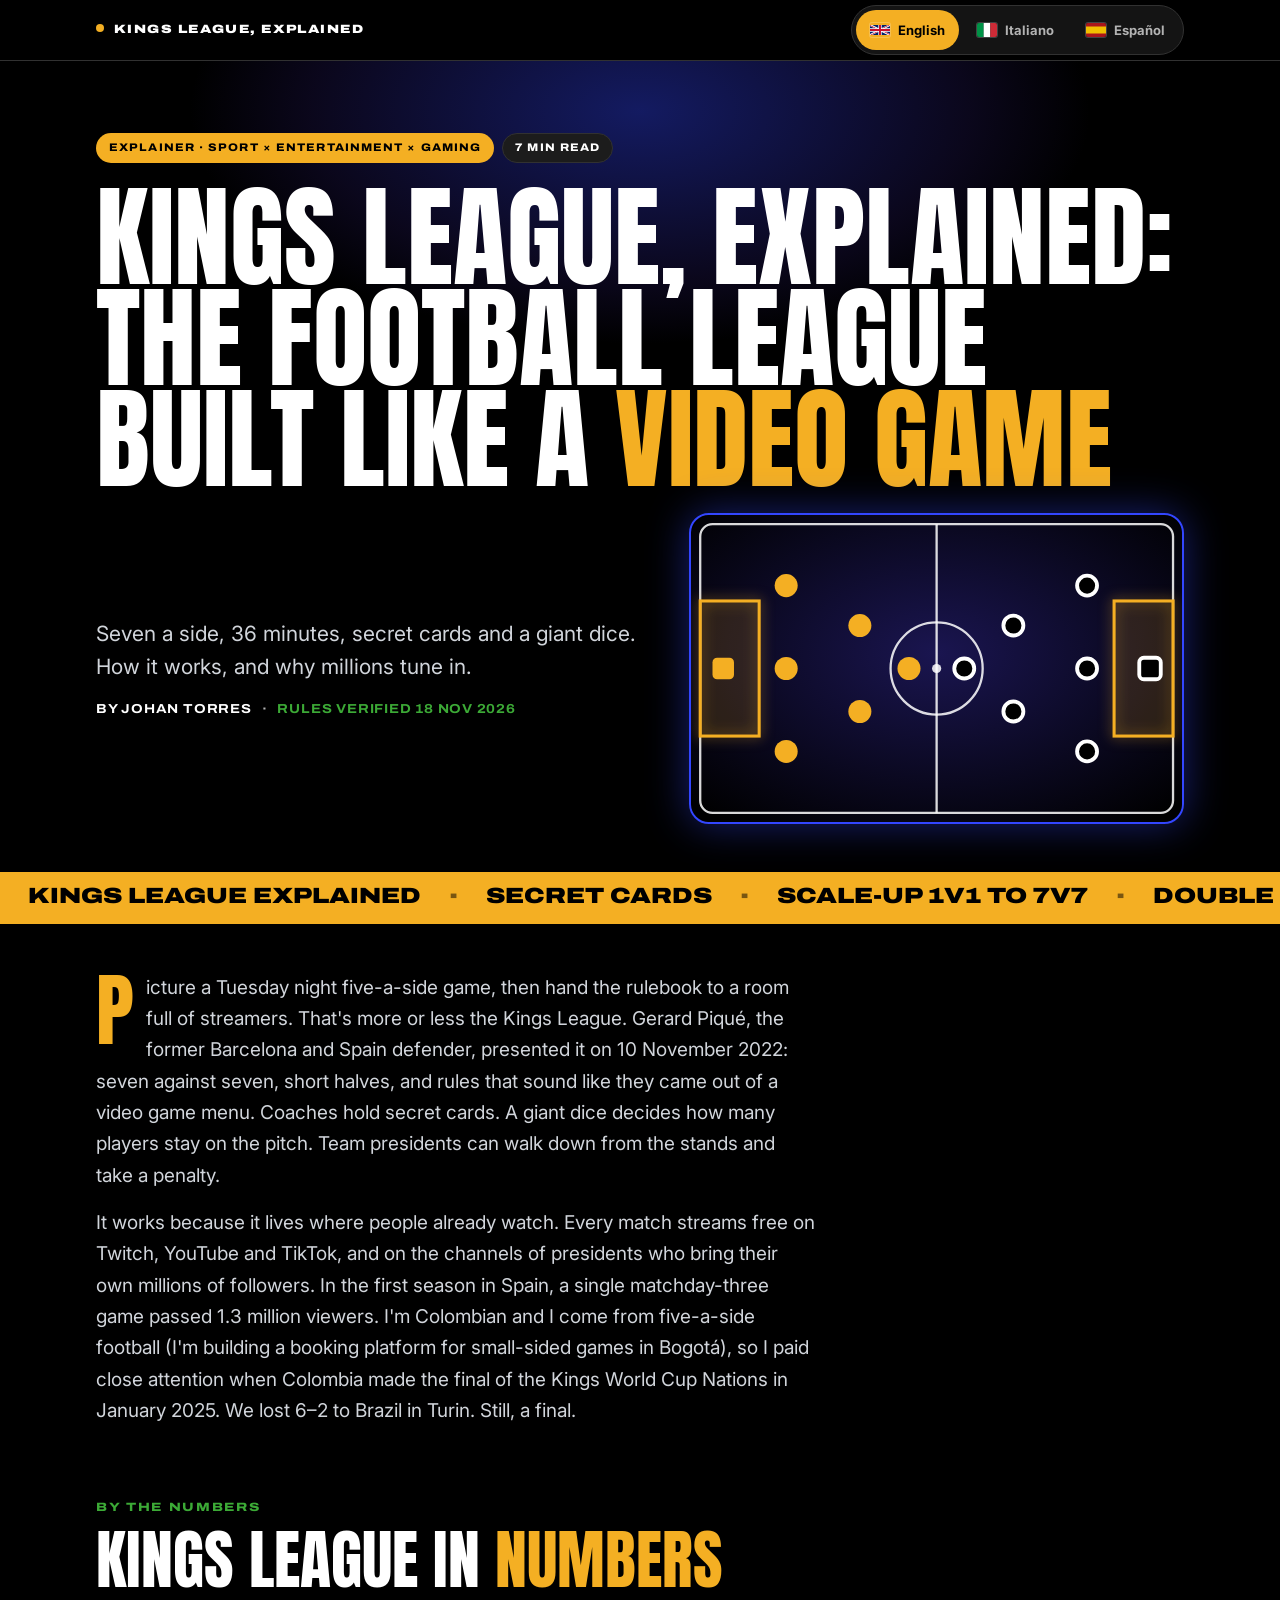
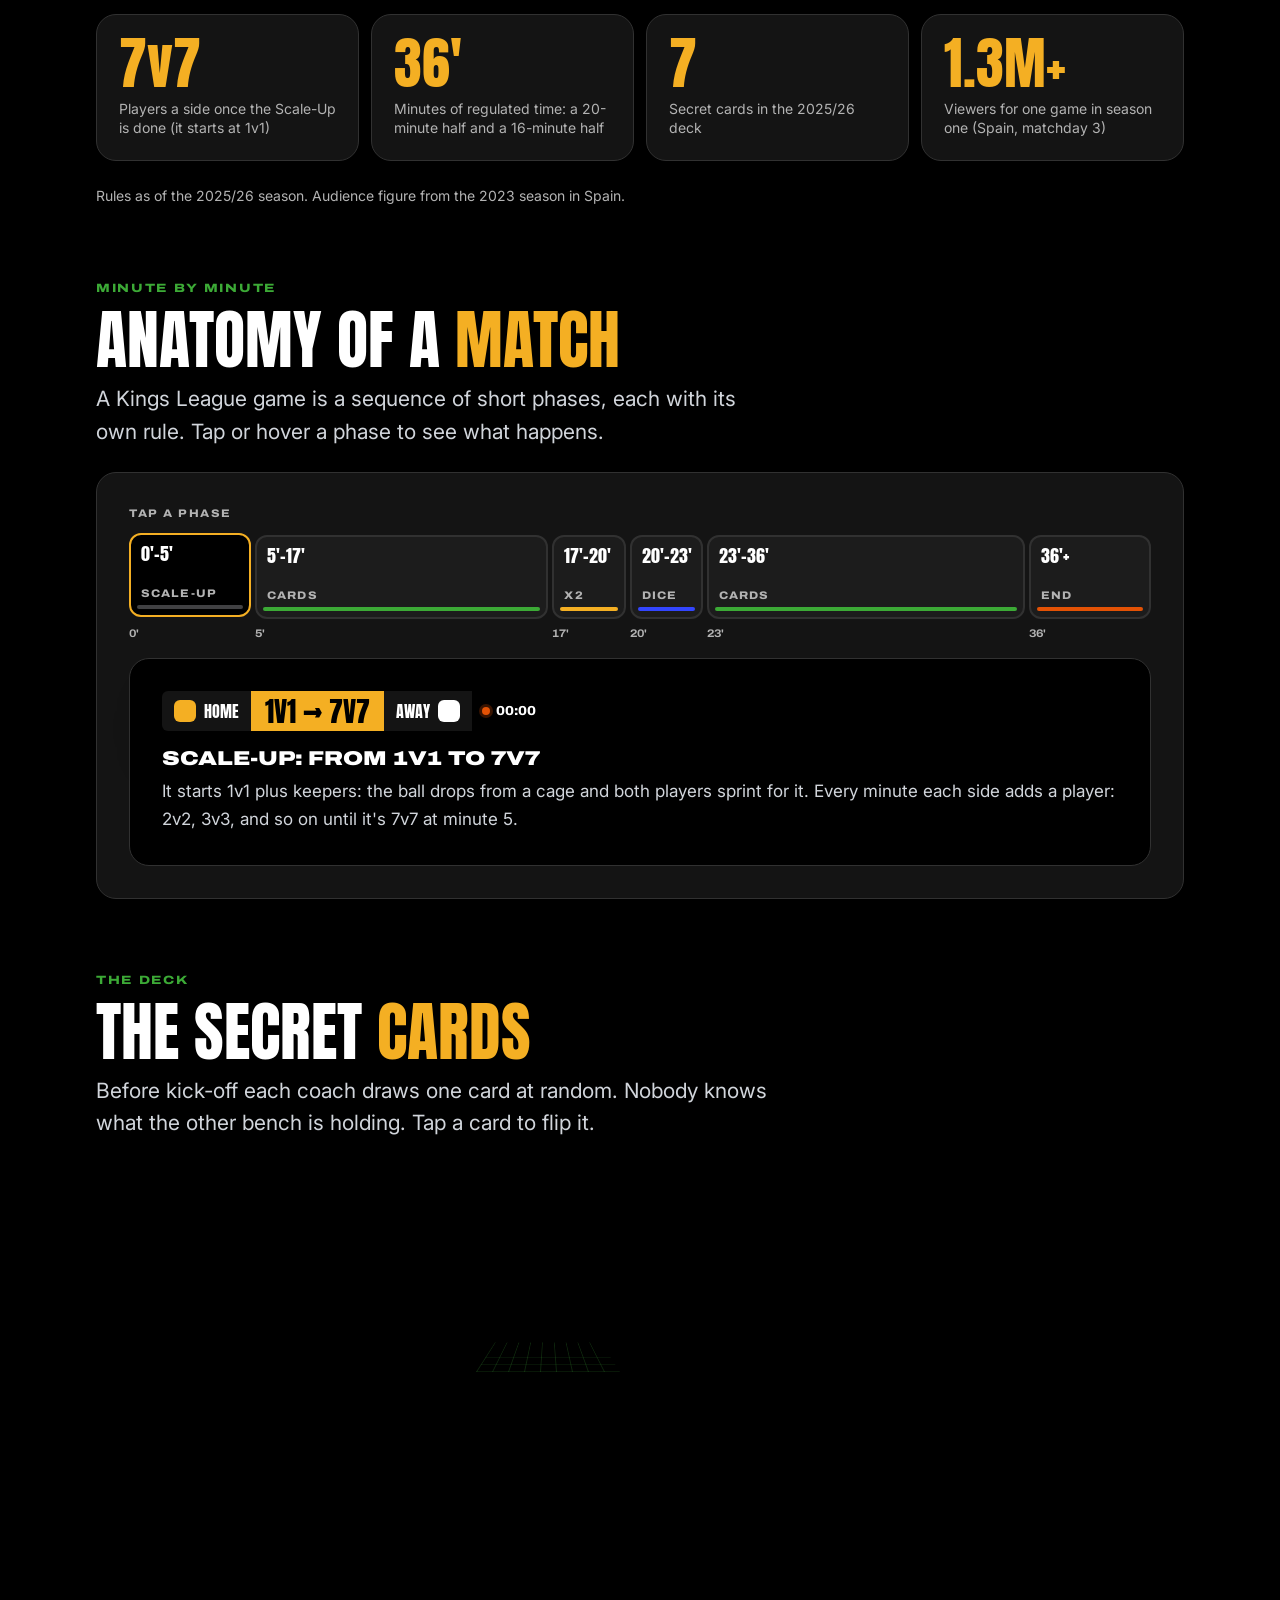
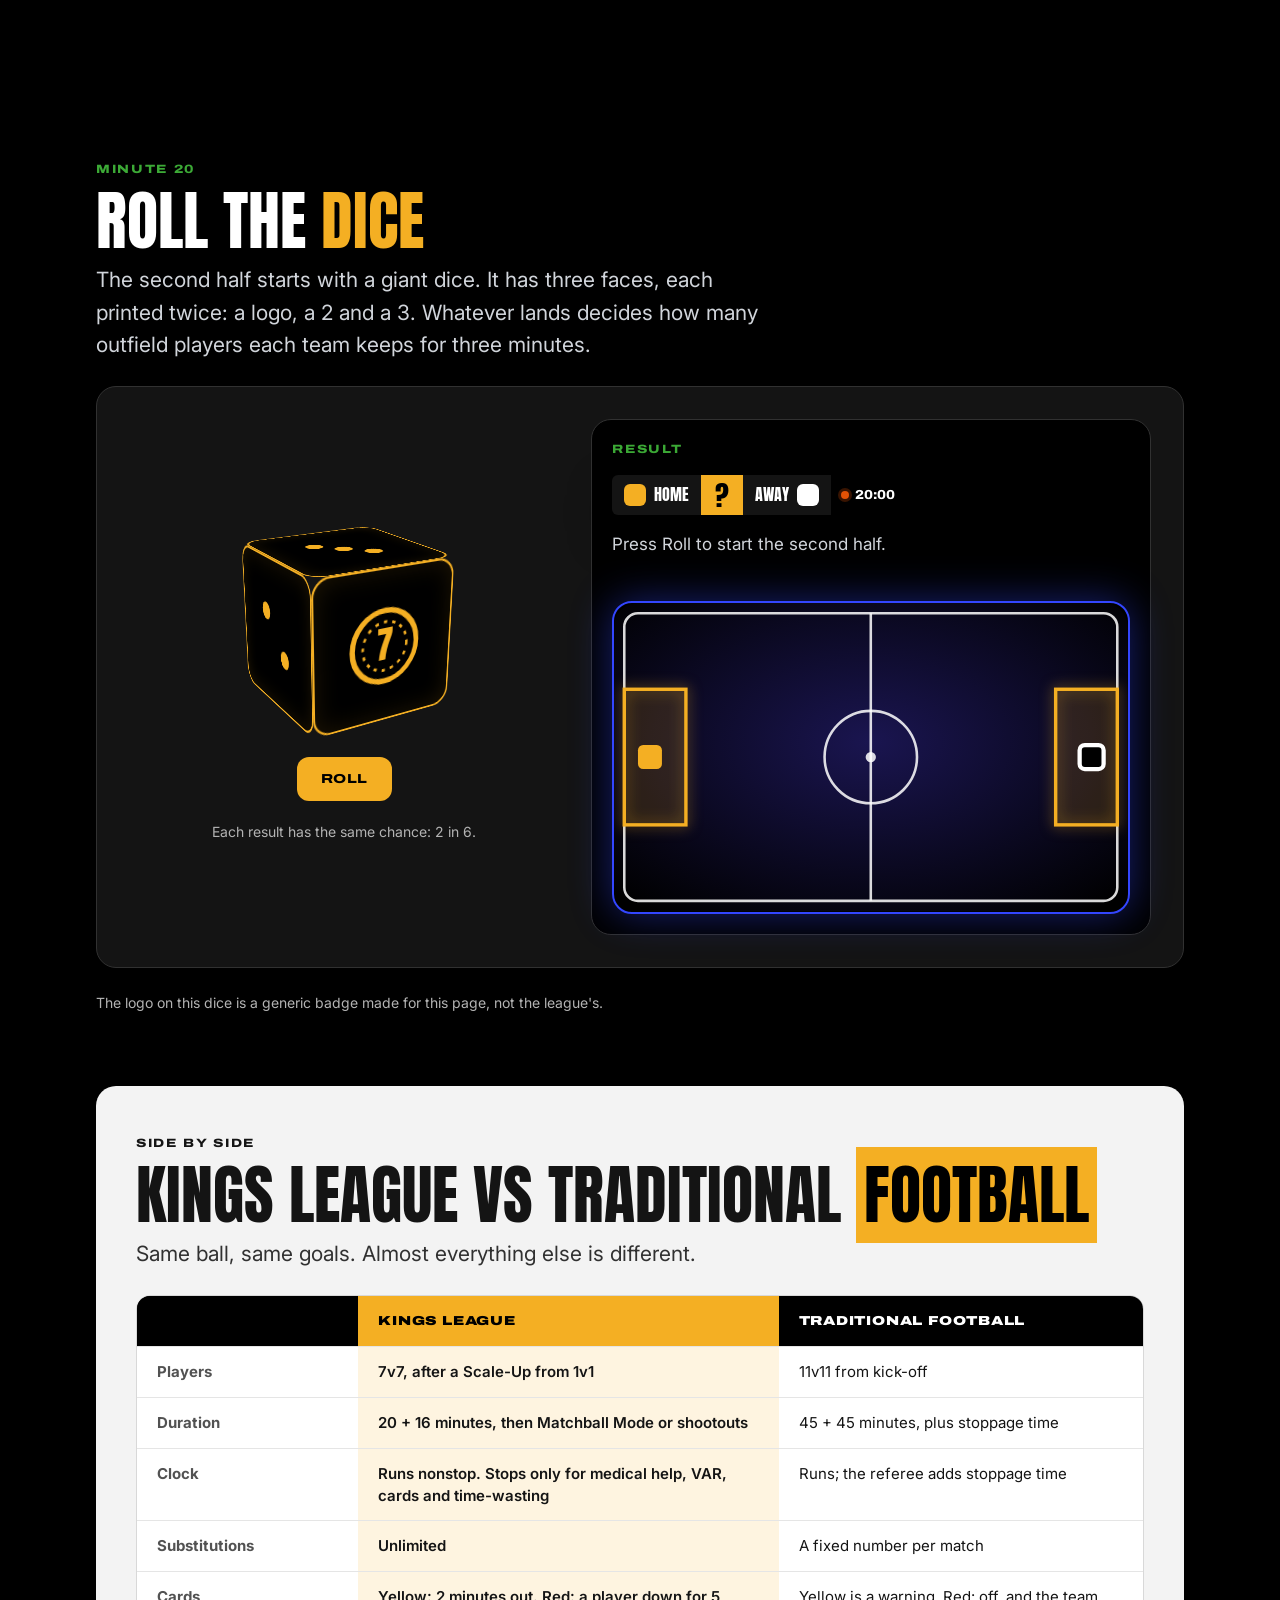
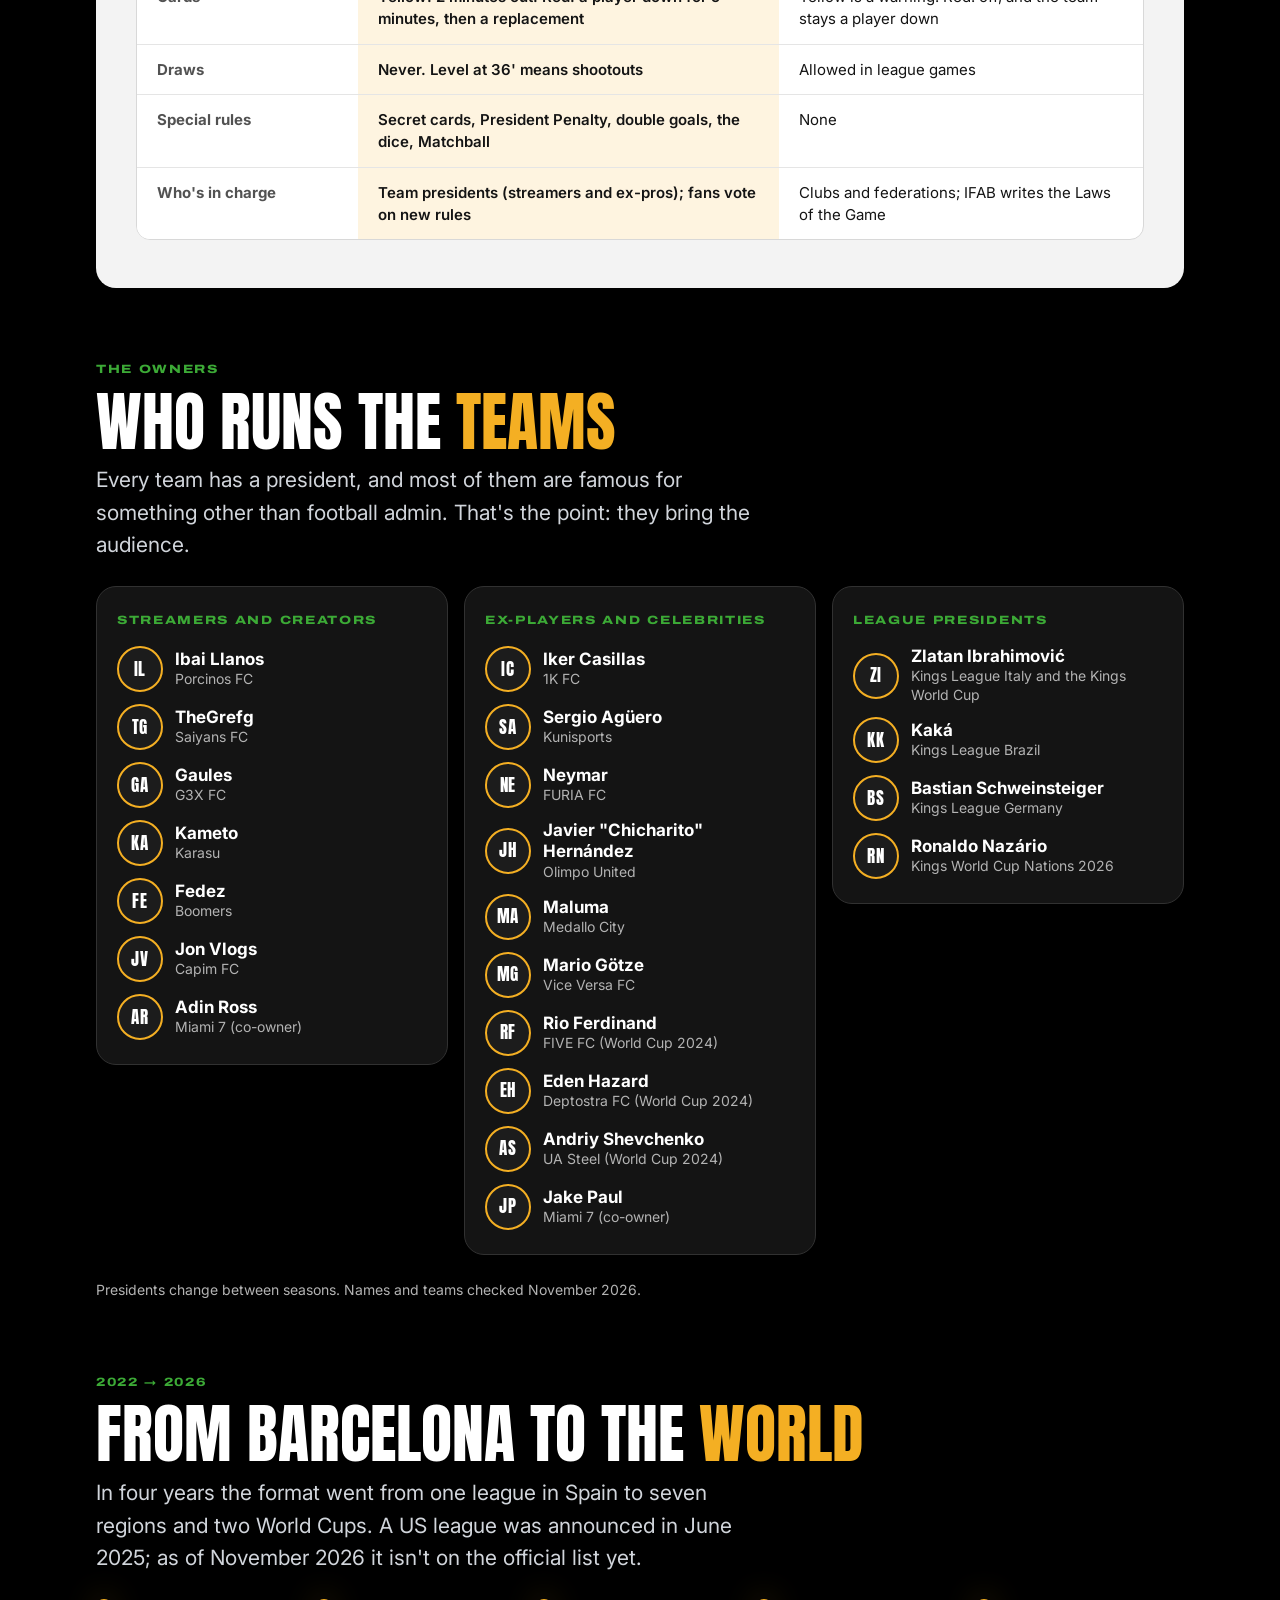
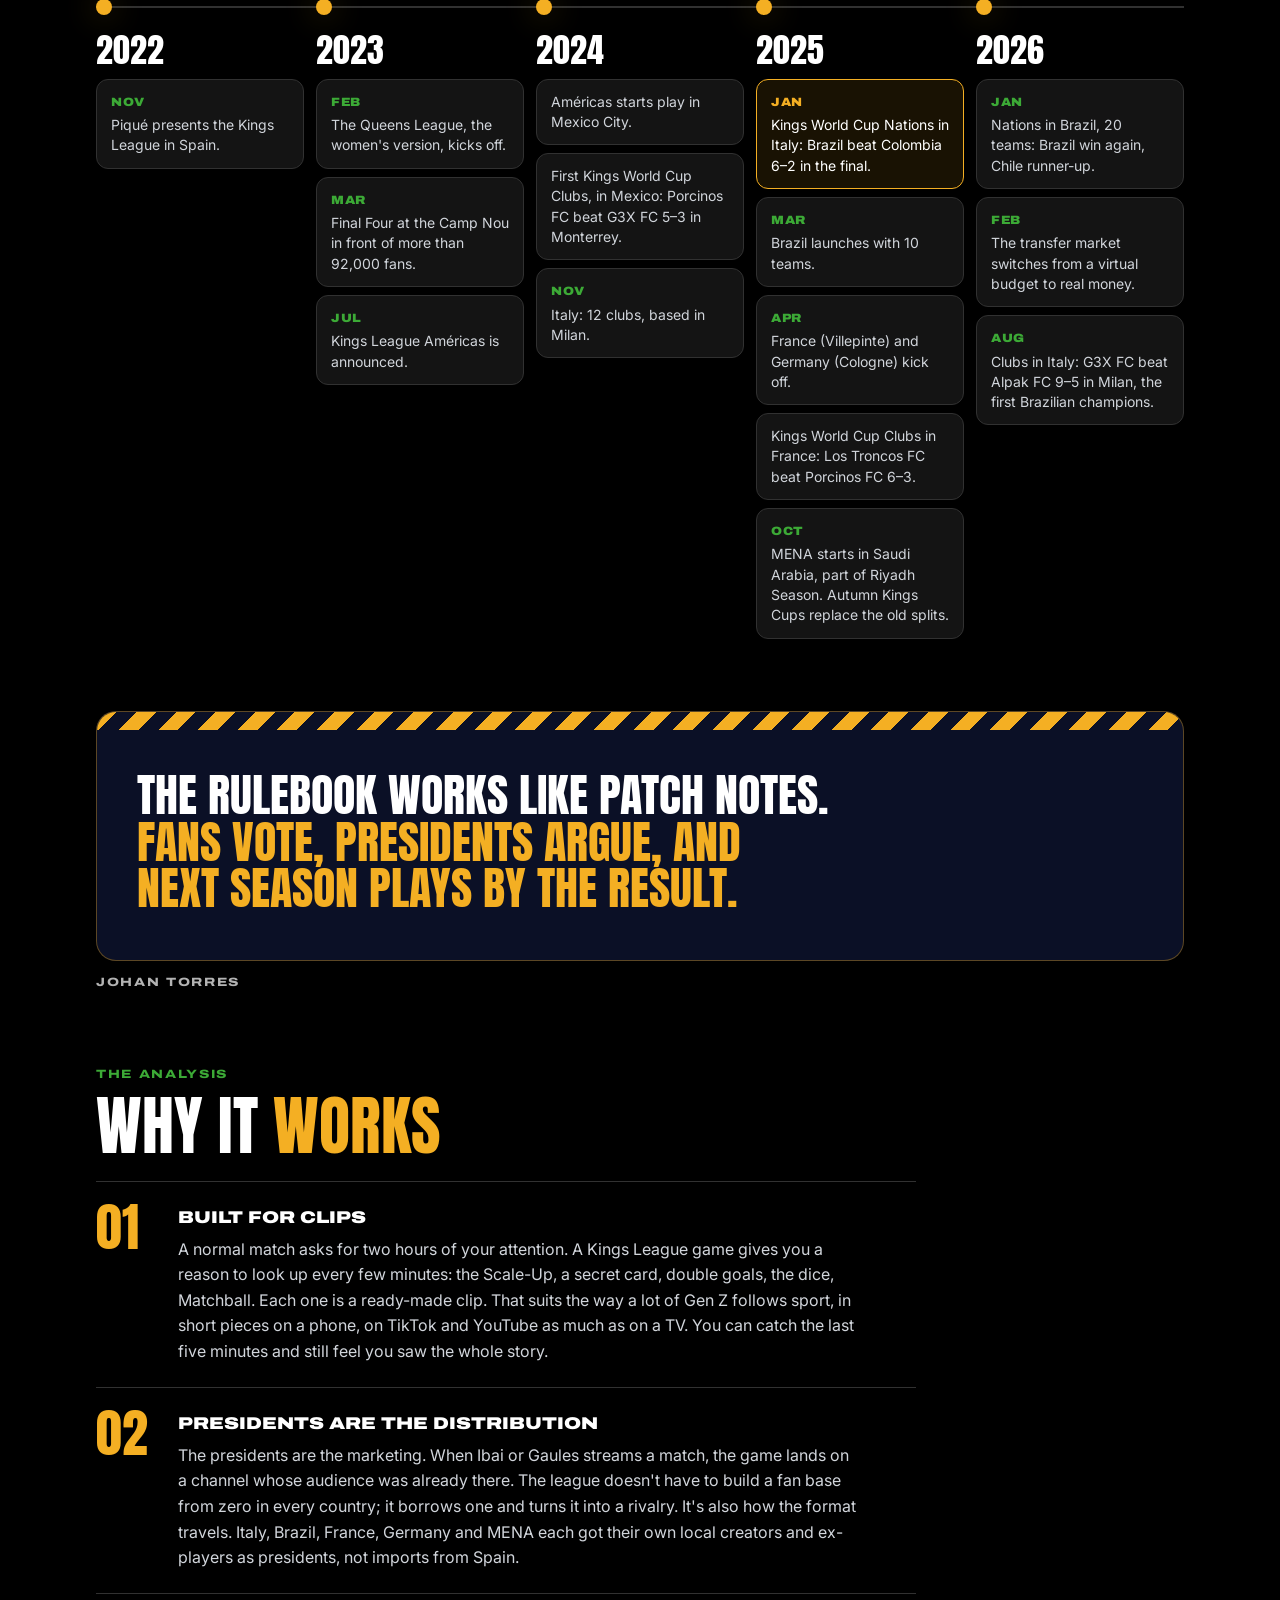
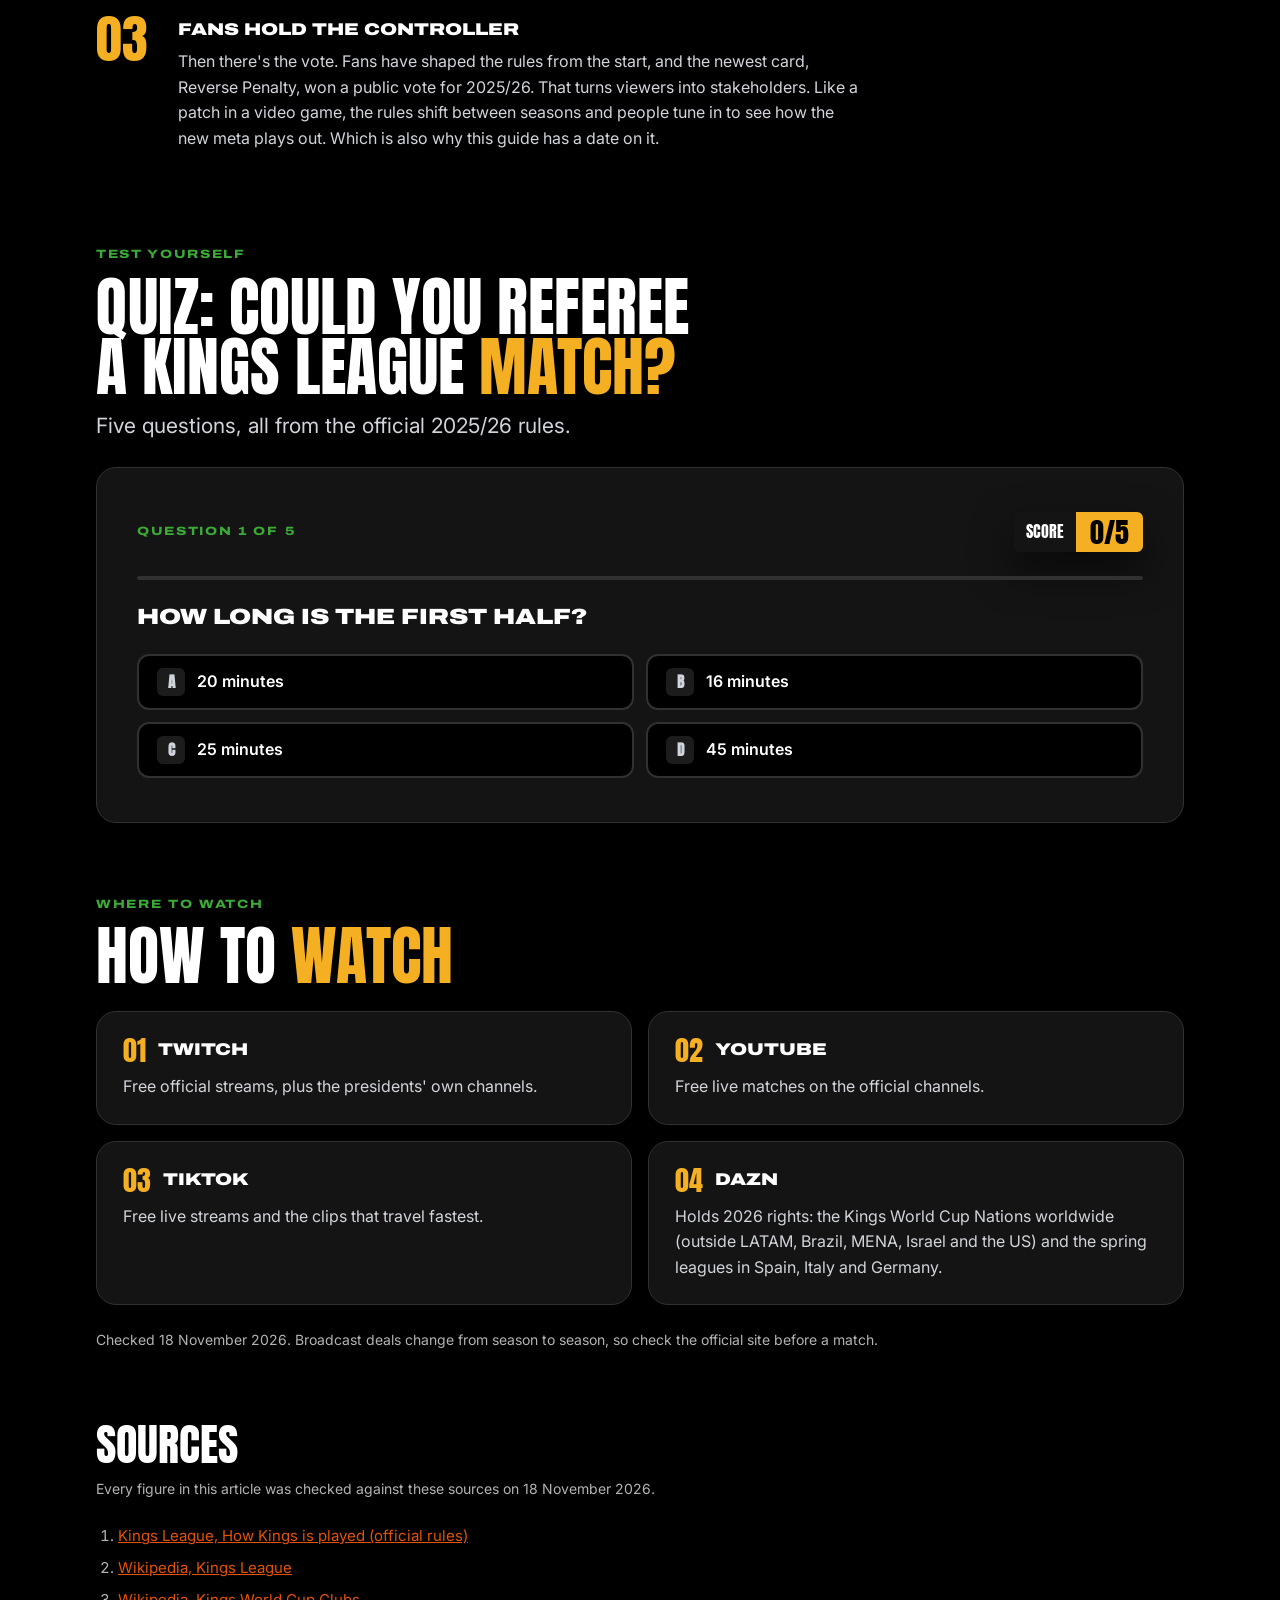
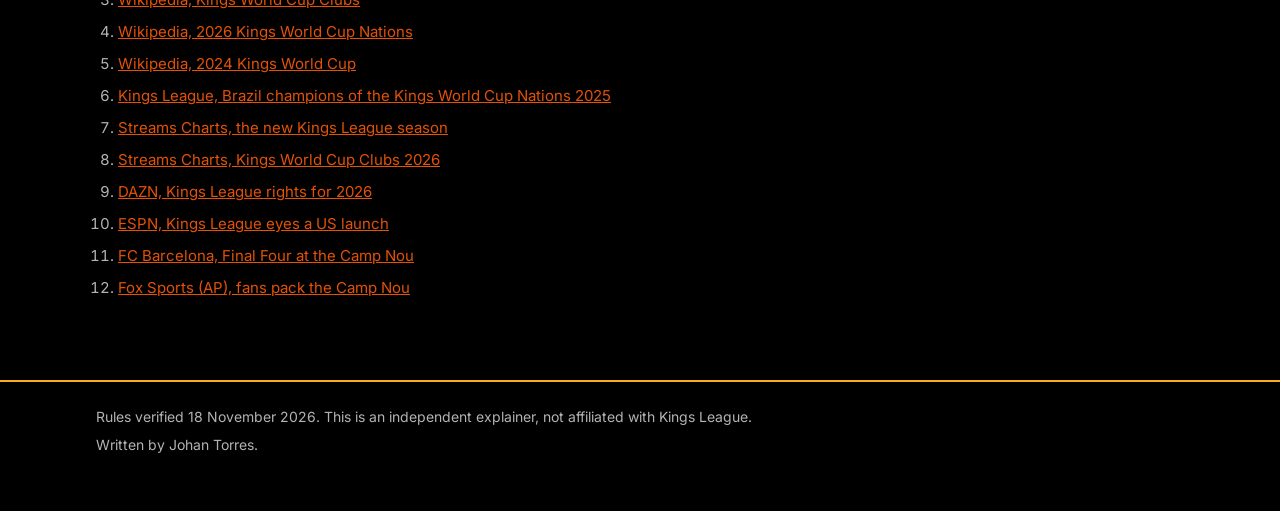
==== commit 877c7ebe: "Switch to the Kings League Explainer DS (unbranded, kx- components) Co-Authored-By: Claude Opus 5.5 " ====
--- a/index.html
+++ b/index.html
@@ -15,12 +15,14 @@
   <meta property="og:image:width" content="1200">
   <meta property="og:image:height" content="630">
   <meta name="twitter:card" content="summary_large_image">
-  <meta name="theme-color" content="#050c18">
+  <meta name="theme-color" content="#000000">
   <meta name="author" content="Johan Torres">
   <link rel="icon" href="favicon.svg" type="image/svg+xml">
   <link rel="preconnect" href="https://fonts.googleapis.com">
   <link rel="preconnect" href="https://fonts.gstatic.com" crossorigin>
-  <link rel="stylesheet" href="https://fonts.googleapis.com/css2?family=Geist+Mono:wght@500;600;700&family=Inter+Tight:wght@400;500;600;700;800;900&display=swap">
+  <link rel="stylesheet" href="https://fonts.googleapis.com/css2?family=Anton&family=Archivo:wdth,wght@62..125,400..900&family=Inter:wght@400;500;600;700;800&display=swap">
+  <link rel="stylesheet" href="design/tokens.css">
+  <link rel="stylesheet" href="design/components.css">
   <link rel="stylesheet" href="styles.css">
   <link rel="modulepreload" href="render.js">
   <script type="module" src="main.js"></script>
@@ -29,19 +31,19 @@
   <a class="skip" href="#main" data-i18n="ui.skip">Skip to article</a>
 
   <header class="topbar">
-    <div class="wrap-wide topbar-in">
+    <div class="kx-container topbar-in">
       <span class="site-name" data-i18n="ui.siteName">Kings League, Explained</span>
-      <nav class="lang-switch" aria-label="Language">
-        <button type="button" class="lang-btn" data-lang="en" lang="en" aria-pressed="true" aria-label="English">
-          <svg class="flag" viewBox="0 0 60 30" aria-hidden="true" focusable="false"><clipPath id="uk-c"><path d="M0 0v30h60V0z"/></clipPath><clipPath id="uk-t"><path d="M30 15h30v15zv15H0zH0V0zV0h30z"/></clipPath><g clip-path="url(#uk-c)"><path d="M0 0v30h60V0z" fill="#012169"/><path d="M0 0l60 30m0-30L0 30" stroke="#fff" stroke-width="6"/><path d="M0 0l60 30m0-30L0 30" clip-path="url(#uk-t)" stroke="#C8102E" stroke-width="4"/><path d="M30 0v30M0 15h60" stroke="#fff" stroke-width="10"/><path d="M30 0v30M0 15h60" stroke="#C8102E" stroke-width="6"/></g></svg>
+      <nav class="kx-lang" aria-label="Language">
+        <button type="button" data-lang="en" lang="en" aria-pressed="true" aria-label="English">
+          <svg class="flag" width="20" height="14" viewBox="0 0 60 30" aria-hidden="true" focusable="false"><clipPath id="uk-c"><path d="M0 0v30h60V0z"/></clipPath><clipPath id="uk-t"><path d="M30 15h30v15zv15H0zH0V0zV0h30z"/></clipPath><g clip-path="url(#uk-c)"><path d="M0 0v30h60V0z" fill="#012169"/><path d="M0 0l60 30m0-30L0 30" stroke="#fff" stroke-width="6"/><path d="M0 0l60 30m0-30L0 30" clip-path="url(#uk-t)" stroke="#C8102E" stroke-width="4"/><path d="M30 0v30M0 15h60" stroke="#fff" stroke-width="10"/><path d="M30 0v30M0 15h60" stroke="#C8102E" stroke-width="6"/></g></svg>
           <span class="lang-full">English</span><span class="lang-short" aria-hidden="true">EN</span>
         </button>
-        <button type="button" class="lang-btn" data-lang="it" lang="it" aria-pressed="false" aria-label="Italiano">
-          <svg class="flag" viewBox="0 0 3 2" preserveAspectRatio="none" aria-hidden="true" focusable="false"><path fill="#009246" d="M0 0h1v2H0z"/><path fill="#fff" d="M1 0h1v2H1z"/><path fill="#CE2B37" d="M2 0h1v2H2z"/></svg>
+        <button type="button" data-lang="it" lang="it" aria-pressed="false" aria-label="Italiano">
+          <svg class="flag" width="20" height="14" viewBox="0 0 3 2" preserveAspectRatio="none" aria-hidden="true" focusable="false"><path fill="#009246" d="M0 0h1v2H0z"/><path fill="#fff" d="M1 0h1v2H1z"/><path fill="#CE2B37" d="M2 0h1v2H2z"/></svg>
           <span class="lang-full">Italiano</span><span class="lang-short" aria-hidden="true">IT</span>
         </button>
-        <button type="button" class="lang-btn" data-lang="es" lang="es" aria-pressed="false" aria-label="Español">
-          <svg class="flag" viewBox="0 0 3 2" preserveAspectRatio="none" aria-hidden="true" focusable="false"><path fill="#AA151B" d="M0 0h3v2H0z"/><path fill="#F1BF00" d="M0 .5h3v1H0z"/></svg>
+        <button type="button" data-lang="es" lang="es" aria-pressed="false" aria-label="Español">
+          <svg class="flag" width="20" height="14" viewBox="0 0 3 2" preserveAspectRatio="none" aria-hidden="true" focusable="false"><path fill="#AA151B" d="M0 0h3v2H0z"/><path fill="#F1BF00" d="M0 .5h3v1H0z"/></svg>
           <span class="lang-full">Español</span><span class="lang-short" aria-hidden="true">ES</span>
         </button>
       </nav>
@@ -53,51 +55,64 @@
       <!--APP:START-->
 
   <section class="hero" aria-labelledby="hero-title">
-    <div class="wrap-wide hero-grid">
-      <div class="hero-copy">
-        <p class="pill-kicker">Explainer · Sport × Entertainment × Gaming</p>
-        <h1 id="hero-title">Kings League, Explained: The Football League Built Like a Video Game</h1>
-        <p class="hero-sub">Seven a side, 36 minutes, secret cards and a giant dice. How it works, and why millions tune in.</p>
-        <p class="byline"><span>By Johan Torres</span><span aria-hidden="true">·</span><span>7 min read</span><span aria-hidden="true">·</span><span class="byline-date">Rules verified 18 Nov 2026</span></p>
-      </div>
-      <div class="hero-art"><svg class="hero-pitch" viewBox="0 0 320 200" role="img" aria-label="Illustration of a seven-a-side pitch with seven players on each team">
-    <rect width="320" height="200" rx="14" fill="#081521"/>
-    
-  <rect x="4" y="4" width="312" height="192" rx="6" fill="none" stroke="rgba(255,255,255,.22)" stroke-width="2"/>
-  <line x1="160" y1="4" x2="160" y2="196" stroke="rgba(255,255,255,.22)" stroke-width="2"/>
-  <circle cx="160" cy="100" r="32" fill="none" stroke="rgba(255,255,255,.22)" stroke-width="2"/>
-  <rect x="4" y="60" width="32" height="80" fill="none" stroke="rgba(255,255,255,.22)" stroke-width="2"/>
-  <rect x="284" y="60" width="32" height="80" fill="none" stroke="rgba(255,255,255,.22)" stroke-width="2"/>
-    <rect x="14" y="94" width="12" height="12" rx="3" fill="#39FF14" stroke="#39FF14" stroke-width="2.5"/><rect x="294" y="94" width="12" height="12" rx="3" fill="#081521" stroke="#FFFFFF" stroke-width="2.5"/>
-    <circle class="pl" style="--i:0" cx="60" cy="45" r="7" fill="#39FF14"/><circle class="pl" style="--i:1" cx="60" cy="100" r="7" fill="#39FF14"/><circle class="pl" style="--i:2" cx="60" cy="155" r="7" fill="#39FF14"/><circle class="pl" style="--i:3" cx="110" cy="70" r="7" fill="#39FF14"/><circle class="pl" style="--i:4" cx="110" cy="130" r="7" fill="#39FF14"/><circle class="pl" style="--i:5" cx="140" cy="100" r="7" fill="#39FF14"/>
-    <circle class="pl" style="--i:0" cx="260" cy="45" r="6" fill="#081521" stroke="#FFFFFF" stroke-width="2.5"/><circle class="pl" style="--i:1" cx="260" cy="100" r="6" fill="#081521" stroke="#FFFFFF" stroke-width="2.5"/><circle class="pl" style="--i:2" cx="260" cy="155" r="6" fill="#081521" stroke="#FFFFFF" stroke-width="2.5"/><circle class="pl" style="--i:3" cx="210" cy="70" r="6" fill="#081521" stroke="#FFFFFF" stroke-width="2.5"/><circle class="pl" style="--i:4" cx="210" cy="130" r="6" fill="#081521" stroke="#FFFFFF" stroke-width="2.5"/><circle class="pl" style="--i:5" cx="180" cy="100" r="6" fill="#081521" stroke="#FFFFFF" stroke-width="2.5"/>
+    <div class="kx-halo" aria-hidden="true"></div>
+    <div class="kx-container hero-in">
+      <div class="kx-row hero-pills">
+        <span class="kx-pill kx-pill--gold">Explainer · Sport × Entertainment × Gaming</span>
+        <span class="kx-pill">7 min read</span>
+      </div>
+      <h1 class="kx-h1" id="hero-title">Kings League, Explained: The Football League Built Like a <em>Video Game</em></h1>
+      <div class="hero-grid">
+        <div>
+          <p class="kx-lead">Seven a side, 36 minutes, secret cards and a giant dice. How it works, and why millions tune in.</p>
+          <p class="byline"><span class="byline-name">By Johan Torres</span><span aria-hidden="true">·</span><span class="byline-date">Rules verified 18 Nov 2026</span></p>
+        </div>
+        <div class="hero-art"><svg class="arena arena-hero" viewBox="0 0 320 200" role="img" aria-label="Illustration of a seven-a-side pitch with seven players on each team">
+    <defs><radialGradient id="ar1" cx="50%" cy="45%" r="70%"><stop offset="0" stop-color="#1A1550"/><stop offset="1" stop-color="#000"/></radialGradient></defs>
+    <rect width="320" height="200" rx="14" fill="url(#ar1)"/>
+    <g class="arena-lines">
+      <rect x="6" y="6" width="308" height="188" rx="8"/>
+      <line x1="160" y1="6" x2="160" y2="194"/>
+      <circle cx="160" cy="100" r="30"/>
+    </g>
+    <g class="arena-box">
+      <rect x="6" y="56" width="38.4" height="88"/>
+      <rect x="275.6" y="56" width="38.4" height="88"/>
+    </g>
+    <circle class="arena-spot" cx="160" cy="100" r="3"/>
+    <rect class="gk gk-a" x="14" y="93" width="14" height="14" rx="3"/>
+    <rect class="gk gk-b" x="292" y="93" width="14" height="14" rx="3"/>
+    <circle class="pl pl-a" style="--i:0" cx="62" cy="46" r="7.5"/><circle class="pl pl-a" style="--i:1" cx="62" cy="100" r="7.5"/><circle class="pl pl-a" style="--i:2" cx="62" cy="154" r="7.5"/><circle class="pl pl-a" style="--i:3" cx="110" cy="72" r="7.5"/><circle class="pl pl-a" style="--i:4" cx="110" cy="128" r="7.5"/><circle class="pl pl-a" style="--i:5" cx="142" cy="100" r="7.5"/>
+    <circle class="pl pl-b" style="--i:0" cx="258" cy="46" r="6.5"/><circle class="pl pl-b" style="--i:1" cx="258" cy="100" r="6.5"/><circle class="pl pl-b" style="--i:2" cx="258" cy="154" r="6.5"/><circle class="pl pl-b" style="--i:3" cx="210" cy="72" r="6.5"/><circle class="pl pl-b" style="--i:4" cx="210" cy="128" r="6.5"/><circle class="pl pl-b" style="--i:5" cx="178" cy="100" r="6.5"/>
   </svg></div>
-    </div>
-  </section>
-
-  <section class="intro wrap prose reveal" aria-label="Intro">
-    <p class="dropcap">Picture a Tuesday night five-a-side game, then hand the rulebook to a room full of streamers. That's more or less the Kings League. Gerard Piqué, the former Barcelona and Spain defender, presented it on 10 November 2022: seven against seven, short halves, and rules that sound like they came out of a video game menu. Coaches hold secret cards. A giant dice decides how many players stay on the pitch. Team presidents can walk down from the stands and take a penalty.</p><p>It works because it lives where people already watch. Every match streams free on Twitch, YouTube and TikTok, and on the channels of presidents who bring their own millions of followers. In the first season in Spain, a single matchday-three game passed 1.3 million viewers. I'm Colombian and I come from five-a-side football (I'm building a booking platform for small-sided games in Bogotá), so I paid close attention when Colombia made the final of the Kings World Cup Nations in January 2025. We lost 6–2 to Brazil in Turin. Still, a final.</p>
-  </section>
-
-  <section class="numbers wrap reveal" aria-labelledby="numbers-title">
-    
-      <header class="sec-head">
-        <p class="kicker">By the numbers</p>
-        <h2 id="numbers-title">Kings League in numbers</h2>
+      </div>
+    </div>
+  </section>
+  <div class="kx-ticker" aria-hidden="true"><div class="kx-ticker__track"><span>Kings League explained</span><span class="kx-ticker__sep">·</span><span>Secret cards</span><span class="kx-ticker__sep">·</span><span>Scale-Up 1v1 to 7v7</span><span class="kx-ticker__sep">·</span><span>Double goals</span><span class="kx-ticker__sep">·</span><span>Roll the dice</span><span class="kx-ticker__sep">·</span><span>Matchball Mode</span><span class="kx-ticker__sep">·</span><span>Streamer presidents</span><span class="kx-ticker__sep">·</span><span>Rules verified Nov 2026</span><span class="kx-ticker__sep">·</span><span>Kings League explained</span><span class="kx-ticker__sep">·</span><span>Secret cards</span><span class="kx-ticker__sep">·</span><span>Scale-Up 1v1 to 7v7</span><span class="kx-ticker__sep">·</span><span>Double goals</span><span class="kx-ticker__sep">·</span><span>Roll the dice</span><span class="kx-ticker__sep">·</span><span>Matchball Mode</span><span class="kx-ticker__sep">·</span><span>Streamer presidents</span><span class="kx-ticker__sep">·</span><span>Rules verified Nov 2026</span><span class="kx-ticker__sep">·</span></div></div>
+
+  <section class="kx-container intro reveal" aria-label="Intro">
+    <p class="kx-body dropcap">Picture a Tuesday night five-a-side game, then hand the rulebook to a room full of streamers. That's more or less the Kings League. Gerard Piqué, the former Barcelona and Spain defender, presented it on 10 November 2022: seven against seven, short halves, and rules that sound like they came out of a video game menu. Coaches hold secret cards. A giant dice decides how many players stay on the pitch. Team presidents can walk down from the stands and take a penalty.</p><p class="kx-body">It works because it lives where people already watch. Every match streams free on Twitch, YouTube and TikTok, and on the channels of presidents who bring their own millions of followers. In the first season in Spain, a single matchday-three game passed 1.3 million viewers. I'm Colombian and I come from five-a-side football (I'm building a booking platform for small-sided games in Bogotá), so I paid close attention when Colombia made the final of the Kings World Cup Nations in January 2025. We lost 6–2 to Brazil in Turin. Still, a final.</p>
+  </section>
+
+  <section class="kx-container kx-section reveal" aria-labelledby="numbers-title">
+    
+      <header class="sec-head">
+        <p class="kx-kicker">By the numbers</p>
+        <h2 class="kx-h2" id="numbers-title">Kings League in <em>numbers</em></h2>
         
       </header>
-    <ul class="stat-grid" role="list">
-      <li class="stat"><span class="stat-value">7v7</span><span class="stat-label">Players a side once the Scale-Up is done (it starts at 1v1)</span></li><li class="stat"><span class="stat-value">36'</span><span class="stat-label">Minutes of regulated time: a 20-minute half and a 16-minute half</span></li><li class="stat"><span class="stat-value">7</span><span class="stat-label">Secret cards in the 2025/26 deck</span></li><li class="stat"><span class="stat-value">1.3M+</span><span class="stat-label">Viewers for one game in season one (Spain, matchday 3)</span></li>
+    <ul class="kx-grid-4 plain" role="list">
+      <li class="kx-stat"><span class="kx-stat__num">7v7</span><span class="kx-stat__label">Players a side once the Scale-Up is done (it starts at 1v1)</span></li><li class="kx-stat"><span class="kx-stat__num">36'</span><span class="kx-stat__label">Minutes of regulated time: a 20-minute half and a 16-minute half</span></li><li class="kx-stat"><span class="kx-stat__num">7</span><span class="kx-stat__label">Secret cards in the 2025/26 deck</span></li><li class="kx-stat"><span class="kx-stat__num">1.3M+</span><span class="kx-stat__label">Viewers for one game in season one (Spain, matchday 3)</span></li>
     </ul>
     <p class="fine">Rules as of the 2025/26 season. Audience figure from the 2023 season in Spain.</p>
   </section>
 
-  <section class="timeline wrap-wide reveal" aria-labelledby="timeline-title">
-    
-      <header class="sec-head">
-        <p class="kicker">Minute by minute</p>
-        <h2 id="timeline-title">Anatomy of a match</h2>
-        <p class="lead">A Kings League game is a sequence of short phases, each with its own rule. Tap or hover a phase to see what happens.</p>
+  <section class="kx-container kx-section reveal" aria-labelledby="timeline-title">
+    
+      <header class="sec-head">
+        <p class="kx-kicker">Minute by minute</p>
+        <h2 class="kx-h2" id="timeline-title">Anatomy of a <em>match</em></h2>
+        <p class="kx-lead">A Kings League game is a sequence of short phases, each with its own rule. Tap or hover a phase to see what happens.</p>
       </header>
     <div class="tl" data-timeline>
       <p class="hint" aria-hidden="true">Tap a phase</p>
@@ -114,136 +129,134 @@
         <span>0'</span><span>5'</span><span>17'</span><span>20'</span><span>23'</span><span>36'</span>
       </div>
       <div class="tl-panel" id="tl-panel" aria-live="polite">
-        <p class="tl-panel-range">0'–5'</p>
-        <h3>Scale-Up: from 1v1 to 7v7</h3>
-        <p>It starts 1v1 plus keepers: the ball drops from a cage and both players sprint for it. Every minute each side adds a player: 2v2, 3v3, and so on until it's 7v7 at minute 5.</p>
-      </div>
-    </div>
-  </section>
-
-  <section class="cards wrap-wide reveal" aria-labelledby="cards-title">
-    
-      <header class="sec-head">
-        <p class="kicker">The deck</p>
-        <h2 id="cards-title">The secret cards</h2>
-        <p class="lead">Before kick-off each coach draws one card at random. Nobody knows what the other bench is holding. Tap a card to flip it.</p>
-      </header>
-    <ul class="deck" role="list">
+        <div class="tl-bug"><div class="kx-score" role="img" aria-label="0'–5': Scale-Up: from 1v1 to 7v7">
+    <span class="kx-score__team"><span class="kx-score__crest crest-a"></span>Home</span>
+    <span class="kx-score__goals" data-bump>1v1 → 7v7</span>
+    <span class="kx-score__team">Away<span class="kx-score__crest crest-b"></span></span>
+    <span class="kx-score__min"><span class="kx-dot"></span>00:00</span>
+  </div></div>
+        <h3 class="tl-title">Scale-Up: from 1v1 to 7v7</h3>
+        <p class="tl-body">It starts 1v1 plus keepers: the ball drops from a cage and both players sprint for it. Every minute each side adds a player: 2v2, 3v3, and so on until it's 7v7 at minute 5.</p>
+      </div>
+    </div>
+  </section>
+
+  <section class="kx-container kx-section reveal" aria-labelledby="cards-title">
+    
+      <header class="sec-head">
+        <p class="kx-kicker">The deck</p>
+        <h2 class="kx-h2" id="cards-title">The secret <em>cards</em></h2>
+        <p class="kx-lead">Before kick-off each coach draws one card at random. Nobody knows what the other bench is holding. Tap a card to flip it.</p>
+      </header>
+    <ul class="deck plain" role="list">
       <li>
-        <button type="button" class="flip-card" aria-pressed="false" aria-label="Goal x2: Tap to flip">
-          <span class="flip-inner">
-            <span class="face front">
-              <span class="card-top"><span class="card-no">01/07</span><span class="card-label">Secret card</span></span>
-              <svg class="card-icon" viewBox="0 0 64 64" aria-hidden="true" focusable="false"><text x="32" y="42" text-anchor="middle" font-family="Geist Mono, ui-monospace, monospace" font-weight="700" font-size="26" fill="currentColor">x2</text></svg>
-              <span class="card-name">Goal x2</span>
-              <span class="card-hint" aria-hidden="true">Tap to flip ↻</span>
-            </span>
-            <span class="face back">
-              <span class="card-top"><span class="card-no">01/07</span></span>
-              <span class="card-name sm">Goal x2</span>
-              <span class="card-body">Every goal your team scores counts double for the next four minutes.</span>
-              <span class="card-window">Play it 5'–17' or 23'–36'</span>
-            </span>
-          </span>
-        </button>
-      </li><li>
-        <button type="button" class="flip-card" aria-pressed="false" aria-label="Suspension: Tap to flip">
-          <span class="flip-inner">
-            <span class="face front">
-              <span class="card-top"><span class="card-no">02/07</span><span class="card-label">Secret card</span></span>
-              <svg class="card-icon" viewBox="0 0 64 64" aria-hidden="true" focusable="false"><circle cx="32" cy="34" r="18" fill="none" stroke="currentColor" stroke-width="3"/><path d="M32 22v12l8 5M26 10h12" fill="none" stroke="currentColor" stroke-width="3" stroke-linecap="round"/><text x="32" y="62" text-anchor="middle" font-family="Geist Mono, ui-monospace, monospace" font-size="9" font-weight="700" fill="currentColor">4:00</text></svg>
-              <span class="card-name">Suspension</span>
-              <span class="card-hint" aria-hidden="true">Tap to flip ↻</span>
-            </span>
-            <span class="face back">
-              <span class="card-top"><span class="card-no">02/07</span></span>
-              <span class="card-name sm">Suspension</span>
-              <span class="card-body">Pick a rival (any player except the keeper). They sit out for four minutes.</span>
-              <span class="card-window">Play it 5'–17' or 23'–36'</span>
-            </span>
-          </span>
-        </button>
-      </li><li>
-        <button type="button" class="flip-card" aria-pressed="false" aria-label="Star Player: Tap to flip">
-          <span class="flip-inner">
-            <span class="face front">
-              <span class="card-top"><span class="card-no">03/07</span><span class="card-label">Secret card</span></span>
-              <svg class="card-icon" viewBox="0 0 64 64" aria-hidden="true" focusable="false"><path d="m32 8 7 15 16 2-12 11 3 16-14-8-14 8 3-16L9 25l16-2Z" fill="none" stroke="currentColor" stroke-width="3" stroke-linejoin="round"/></svg>
-              <span class="card-name">Star Player</span>
-              <span class="card-hint" aria-hidden="true">Tap to flip ↻</span>
-            </span>
-            <span class="face back">
-              <span class="card-top"><span class="card-no">03/07</span></span>
-              <span class="card-name sm">Star Player</span>
-              <span class="card-body">Choose one player. Their first goal counts double. They wear an armband so everyone knows who it is.</span>
-              <span class="card-window">Play it 5'–17' or 23'–36'</span>
-            </span>
-          </span>
-        </button>
-      </li><li>
-        <button type="button" class="flip-card" aria-pressed="false" aria-label="Shootout: Tap to flip">
-          <span class="flip-inner">
-            <span class="face front">
-              <span class="card-top"><span class="card-no">04/07</span><span class="card-label">Secret card</span></span>
-              <svg class="card-icon" viewBox="0 0 64 64" aria-hidden="true" focusable="false"><circle cx="18" cy="40" r="9" fill="none" stroke="currentColor" stroke-width="3"/><path d="M30 34h22m-7-7 7 7-7 7" fill="none" stroke="currentColor" stroke-width="3" stroke-linecap="round" stroke-linejoin="round"/><text x="40" y="20" text-anchor="middle" font-family="Geist Mono, ui-monospace, monospace" font-size="11" font-weight="700" fill="currentColor">5s</text></svg>
-              <span class="card-name">Shootout</span>
-              <span class="card-hint" aria-hidden="true">Tap to flip ↻</span>
-            </span>
-            <span class="face back">
-              <span class="card-top"><span class="card-no">04/07</span></span>
-              <span class="card-name sm">Shootout</span>
-              <span class="card-body">Ball on the centre spot. One of your players gets five seconds to beat the keeper one on one.</span>
-              <span class="card-window">Play it 5'–17' or 23'–36'</span>
-            </span>
-          </span>
-        </button>
-      </li><li>
-        <button type="button" class="flip-card" aria-pressed="false" aria-label="Joker: Tap to flip">
-          <span class="flip-inner">
-            <span class="face front">
-              <span class="card-top"><span class="card-no">05/07</span><span class="card-label">Secret card</span></span>
-              <svg class="card-icon" viewBox="0 0 64 64" aria-hidden="true" focusable="false"><rect x="14" y="10" width="24" height="34" rx="4" fill="none" stroke="currentColor" stroke-width="3"/><rect x="26" y="20" width="24" height="34" rx="4" fill="#0B1A2A" stroke="currentColor" stroke-width="3"/><text x="38" y="43" text-anchor="middle" font-family="Geist Mono, ui-monospace, monospace" font-size="16" font-weight="700" fill="currentColor">?</text></svg>
-              <span class="card-name">Joker</span>
-              <span class="card-hint" aria-hidden="true">Tap to flip ↻</span>
-            </span>
-            <span class="face back">
-              <span class="card-top"><span class="card-no">05/07</span></span>
-              <span class="card-name sm">Joker</span>
-              <span class="card-body">Play it as any of the other cards, or steal the card your rival is holding.</span>
-              <span class="card-window">Play it 5'–17' or 23'–36'</span>
-            </span>
-          </span>
-        </button>
-      </li><li>
-        <button type="button" class="flip-card" aria-pressed="false" aria-label="Reverse Penalty: Tap to flip">
-          <span class="flip-inner">
-            <span class="face front">
-              <span class="card-top"><span class="card-no">06/07</span><span class="card-label">Secret card</span></span>
-              <svg class="card-icon" viewBox="0 0 64 64" aria-hidden="true" focusable="false"><path d="M48 26a17 17 0 0 0-30-8M16 38a17 17 0 0 0 30 8" fill="none" stroke="currentColor" stroke-width="3" stroke-linecap="round"/><path d="m17 10 1 8 8-1M47 54l-1-8-8 1" fill="none" stroke="currentColor" stroke-width="3" stroke-linecap="round" stroke-linejoin="round"/></svg>
-              <span class="card-name">Reverse Penalty</span>
-              <span class="card-hint" aria-hidden="true">Tap to flip ↻</span>
-            </span>
-            <span class="face back">
-              <span class="card-top"><span class="card-no">06/07</span></span>
-              <span class="card-name sm">Reverse Penalty</span>
-              <span class="card-body">Fans voted it in for 2025/26. You pick a rival to take a penalty. If they score, it doesn't count. If they miss, the goal is yours.</span>
-              <span class="card-window">Play it 5'–17' or 23'–36'</span>
-            </span>
-          </span>
-        </button>
-      </li><li>
-        <button type="button" class="flip-card" aria-pressed="false" aria-label="Penalty: Tap to flip">
-          <span class="flip-inner">
-            <span class="face front">
-              <span class="card-top"><span class="card-no">07/07</span><span class="card-label">Secret card</span></span>
-              <svg class="card-icon" viewBox="0 0 64 64" aria-hidden="true" focusable="false"><path d="M8 46V16h48v30" fill="none" stroke="currentColor" stroke-width="3" stroke-linejoin="round"/><path d="M8 26h48M8 36h48M20 16v30M32 16v30M44 16v30" stroke="currentColor" stroke-opacity=".3" stroke-width="1.5"/><circle cx="32" cy="54" r="5" fill="currentColor"/></svg>
-              <span class="card-name">Penalty</span>
-              <span class="card-hint" aria-hidden="true">Tap to flip ↻</span>
-            </span>
-            <span class="face back">
-              <span class="card-top"><span class="card-no">07/07</span></span>
-              <span class="card-name sm">Penalty</span>
-              <span class="card-body">A traditional penalty kick. The most normal thing in the deck.</span>
+        <button type="button" class="kx-card" aria-pressed="false" aria-label="Goal x2 card, tap to flip">
+          <span class="kx-card__inner">
+            <span class="kx-card__face kx-card__front">
+              <span class="card-no">01/07</span>
+              <span class="kx-card__title">Goal x2</span>
+              <span class="kx-card__icon"><svg viewBox="0 0 64 64" width="34" height="34" aria-hidden="true" focusable="false"><text x="32" y="43" text-anchor="middle" font-family="Archivo, Arial Black, sans-serif" font-weight="900" font-size="28" fill="currentColor">x2</text></svg></span>
+              <span class="kx-card__hint">Tap to flip</span>
+            </span>
+            <span class="kx-card__face kx-card__back">
+              <strong>Goal x2</strong>
+              <p>Every goal your team scores counts double for the next four minutes.</p>
+              <span class="card-window">Play it 5'–17' or 23'–36'</span>
+            </span>
+          </span>
+        </button>
+      </li><li>
+        <button type="button" class="kx-card" aria-pressed="false" aria-label="Suspension card, tap to flip">
+          <span class="kx-card__inner">
+            <span class="kx-card__face kx-card__front">
+              <span class="card-no">02/07</span>
+              <span class="kx-card__title">Suspension</span>
+              <span class="kx-card__icon"><svg viewBox="0 0 64 64" width="34" height="34" aria-hidden="true" focusable="false"><circle cx="32" cy="35" r="19" fill="none" stroke="currentColor" stroke-width="4"/><path d="M32 23v12l8 5M25 9h14" fill="none" stroke="currentColor" stroke-width="4" stroke-linecap="round"/></svg></span>
+              <span class="kx-card__hint">Tap to flip</span>
+            </span>
+            <span class="kx-card__face kx-card__back">
+              <strong>Suspension</strong>
+              <p>Pick a rival (any player except the keeper). They sit out for four minutes.</p>
+              <span class="card-window">Play it 5'–17' or 23'–36'</span>
+            </span>
+          </span>
+        </button>
+      </li><li>
+        <button type="button" class="kx-card" aria-pressed="false" aria-label="Star Player card, tap to flip">
+          <span class="kx-card__inner">
+            <span class="kx-card__face kx-card__front">
+              <span class="card-no">03/07</span>
+              <span class="kx-card__title">Star Player</span>
+              <span class="kx-card__icon"><svg viewBox="0 0 64 64" width="34" height="34" aria-hidden="true" focusable="false"><path d="m32 7 7.5 15.5 17 2.3-12.4 11.9 3 16.8L32 45.3l-15.1 8.2 3-16.8L7.5 24.8l17-2.3Z" fill="none" stroke="currentColor" stroke-width="4" stroke-linejoin="round"/></svg></span>
+              <span class="kx-card__hint">Tap to flip</span>
+            </span>
+            <span class="kx-card__face kx-card__back">
+              <strong>Star Player</strong>
+              <p>Choose one player. Their first goal counts double. They wear an armband so everyone knows who it is.</p>
+              <span class="card-window">Play it 5'–17' or 23'–36'</span>
+            </span>
+          </span>
+        </button>
+      </li><li>
+        <button type="button" class="kx-card" aria-pressed="false" aria-label="Shootout card, tap to flip">
+          <span class="kx-card__inner">
+            <span class="kx-card__face kx-card__front">
+              <span class="card-no">04/07</span>
+              <span class="kx-card__title">Shootout</span>
+              <span class="kx-card__icon"><svg viewBox="0 0 64 64" width="34" height="34" aria-hidden="true" focusable="false"><circle cx="16" cy="40" r="9" fill="none" stroke="currentColor" stroke-width="4"/><path d="M30 40h24m-8-8 8 8-8 8" fill="none" stroke="currentColor" stroke-width="4" stroke-linecap="round" stroke-linejoin="round"/><text x="42" y="22" text-anchor="middle" font-family="Archivo, Arial Black, sans-serif" font-weight="900" font-size="14" fill="currentColor">5s</text></svg></span>
+              <span class="kx-card__hint">Tap to flip</span>
+            </span>
+            <span class="kx-card__face kx-card__back">
+              <strong>Shootout</strong>
+              <p>Ball on the centre spot. One of your players gets five seconds to beat the keeper one on one.</p>
+              <span class="card-window">Play it 5'–17' or 23'–36'</span>
+            </span>
+          </span>
+        </button>
+      </li><li>
+        <button type="button" class="kx-card" aria-pressed="false" aria-label="Joker card, tap to flip">
+          <span class="kx-card__inner">
+            <span class="kx-card__face kx-card__front">
+              <span class="card-no">05/07</span>
+              <span class="kx-card__title">Joker</span>
+              <span class="kx-card__icon"><svg viewBox="0 0 64 64" width="34" height="34" aria-hidden="true" focusable="false"><rect x="12" y="8" width="26" height="36" rx="4" fill="none" stroke="currentColor" stroke-width="4"/><rect x="26" y="20" width="26" height="36" rx="4" fill="#1C1C1C" stroke="currentColor" stroke-width="4"/><text x="39" y="45" text-anchor="middle" font-family="Archivo, Arial Black, sans-serif" font-weight="900" font-size="18" fill="currentColor">?</text></svg></span>
+              <span class="kx-card__hint">Tap to flip</span>
+            </span>
+            <span class="kx-card__face kx-card__back">
+              <strong>Joker</strong>
+              <p>Play it as any of the other cards, or steal the card your rival is holding.</p>
+              <span class="card-window">Play it 5'–17' or 23'–36'</span>
+            </span>
+          </span>
+        </button>
+      </li><li>
+        <button type="button" class="kx-card" aria-pressed="false" aria-label="Reverse Penalty card, tap to flip">
+          <span class="kx-card__inner">
+            <span class="kx-card__face kx-card__front">
+              <span class="card-no">06/07</span>
+              <span class="kx-card__title">Reverse Penalty</span>
+              <span class="kx-card__icon"><svg viewBox="0 0 64 64" width="34" height="34" aria-hidden="true" focusable="false"><path d="M50 27a19 19 0 0 0-33-9M14 37a19 19 0 0 0 33 9" fill="none" stroke="currentColor" stroke-width="4" stroke-linecap="round"/><path d="m15 9 1 9 9-1M49 55l-1-9-9 1" fill="none" stroke="currentColor" stroke-width="4" stroke-linecap="round" stroke-linejoin="round"/></svg></span>
+              <span class="kx-card__hint">Tap to flip</span>
+            </span>
+            <span class="kx-card__face kx-card__back">
+              <strong>Reverse Penalty</strong>
+              <p>Fans voted it in for 2025/26. You pick a rival to take a penalty. If they score, it doesn't count. If they miss, the goal is yours.</p>
+              <span class="card-window">Play it 5'–17' or 23'–36'</span>
+            </span>
+          </span>
+        </button>
+      </li><li>
+        <button type="button" class="kx-card" aria-pressed="false" aria-label="Penalty card, tap to flip">
+          <span class="kx-card__inner">
+            <span class="kx-card__face kx-card__front">
+              <span class="card-no">07/07</span>
+              <span class="kx-card__title">Penalty</span>
+              <span class="kx-card__icon"><svg viewBox="0 0 64 64" width="34" height="34" aria-hidden="true" focusable="false"><path d="M6 44V14h52v30" fill="none" stroke="currentColor" stroke-width="4" stroke-linejoin="round"/><path d="M6 24h52M6 34h52M19 14v30M32 14v30M45 14v30" stroke="currentColor" stroke-opacity=".35" stroke-width="2"/><circle cx="32" cy="55" r="5" fill="currentColor"/></svg></span>
+              <span class="kx-card__hint">Tap to flip</span>
+            </span>
+            <span class="kx-card__face kx-card__back">
+              <strong>Penalty</strong>
+              <p>A traditional penalty kick. The most normal thing in the deck.</p>
               <span class="card-window">Play it 5'–17' or 23'–36'</span>
             </span>
           </span>
@@ -252,36 +265,47 @@
     </ul>
   </section>
 
-  <section class="dice wrap-wide reveal" aria-labelledby="dice-title">
-    
-      <header class="sec-head">
-        <p class="kicker">Minute 20</p>
-        <h2 id="dice-title">Roll the dice</h2>
-        <p class="lead">The second half starts with a giant dice. It has three faces, each printed twice: a logo, a 2 and a 3. Whatever lands decides how many outfield players each team keeps for three minutes.</p>
+  <section class="kx-container kx-section reveal" aria-labelledby="dice-title">
+    
+      <header class="sec-head">
+        <p class="kx-kicker">Minute 20</p>
+        <h2 class="kx-h2" id="dice-title">Roll the <em>dice</em></h2>
+        <p class="kx-lead">The second half starts with a giant dice. It has three faces, each printed twice: a logo, a 2 and a 3. Whatever lands decides how many outfield players each team keeps for three minutes.</p>
       </header>
     <div class="dice-box" data-dice>
       <div class="dice-stage">
         <div class="cube-scene" aria-hidden="true">
           <div class="cube" data-cube>
-            <div class="cube-face f-front"><svg class="badge" viewBox="0 0 48 48" aria-hidden="true" focusable="false"><path d="M24 3 42 13.5v21L24 45 6 34.5v-21Z" fill="none" stroke="currentColor" stroke-width="3"/><text x="24" y="31.5" text-anchor="middle" font-family="Geist Mono, ui-monospace, monospace" font-weight="700" font-size="20" fill="currentColor">7</text></svg></div><div class="cube-face f-right"><svg viewBox="0 0 100 100" aria-hidden="true" focusable="false"><circle cx="28" cy="28" r="10" fill="currentColor"/><circle cx="72" cy="72" r="10" fill="currentColor"/></svg></div><div class="cube-face f-top"><svg viewBox="0 0 100 100" aria-hidden="true" focusable="false"><circle cx="26" cy="26" r="10" fill="currentColor"/><circle cx="50" cy="50" r="10" fill="currentColor"/><circle cx="74" cy="74" r="10" fill="currentColor"/></svg></div><div class="cube-face f-back"><svg class="badge" viewBox="0 0 48 48" aria-hidden="true" focusable="false"><path d="M24 3 42 13.5v21L24 45 6 34.5v-21Z" fill="none" stroke="currentColor" stroke-width="3"/><text x="24" y="31.5" text-anchor="middle" font-family="Geist Mono, ui-monospace, monospace" font-weight="700" font-size="20" fill="currentColor">7</text></svg></div><div class="cube-face f-left"><svg viewBox="0 0 100 100" aria-hidden="true" focusable="false"><circle cx="28" cy="28" r="10" fill="currentColor"/><circle cx="72" cy="72" r="10" fill="currentColor"/></svg></div><div class="cube-face f-bottom"><svg viewBox="0 0 100 100" aria-hidden="true" focusable="false"><circle cx="26" cy="26" r="10" fill="currentColor"/><circle cx="50" cy="50" r="10" fill="currentColor"/><circle cx="74" cy="74" r="10" fill="currentColor"/></svg></div>
+            <div class="cube-face f-front"><svg class="badge" viewBox="0 0 48 48" aria-hidden="true" focusable="false"><circle cx="24" cy="24" r="19" fill="none" stroke="currentColor" stroke-width="3"/><circle cx="24" cy="24" r="13" fill="none" stroke="currentColor" stroke-width="1.5" stroke-dasharray="2 3"/><text x="24" y="31" text-anchor="middle" font-family="Anton, Impact, sans-serif" font-size="20" fill="currentColor">7</text></svg></div><div class="cube-face f-right"><svg viewBox="0 0 100 100" aria-hidden="true" focusable="false"><circle cx="28" cy="28" r="10" fill="currentColor"/><circle cx="72" cy="72" r="10" fill="currentColor"/></svg></div><div class="cube-face f-top"><svg viewBox="0 0 100 100" aria-hidden="true" focusable="false"><circle cx="26" cy="26" r="10" fill="currentColor"/><circle cx="50" cy="50" r="10" fill="currentColor"/><circle cx="74" cy="74" r="10" fill="currentColor"/></svg></div><div class="cube-face f-back"><svg class="badge" viewBox="0 0 48 48" aria-hidden="true" focusable="false"><circle cx="24" cy="24" r="19" fill="none" stroke="currentColor" stroke-width="3"/><circle cx="24" cy="24" r="13" fill="none" stroke="currentColor" stroke-width="1.5" stroke-dasharray="2 3"/><text x="24" y="31" text-anchor="middle" font-family="Anton, Impact, sans-serif" font-size="20" fill="currentColor">7</text></svg></div><div class="cube-face f-left"><svg viewBox="0 0 100 100" aria-hidden="true" focusable="false"><circle cx="28" cy="28" r="10" fill="currentColor"/><circle cx="72" cy="72" r="10" fill="currentColor"/></svg></div><div class="cube-face f-bottom"><svg viewBox="0 0 100 100" aria-hidden="true" focusable="false"><circle cx="26" cy="26" r="10" fill="currentColor"/><circle cx="50" cy="50" r="10" fill="currentColor"/><circle cx="74" cy="74" r="10" fill="currentColor"/></svg></div>
           </div>
         </div>
-        <button type="button" class="btn btn-neon" data-roll>Roll</button>
+        <button type="button" class="kx-btn kx-btn--primary" data-roll>Roll</button>
         <p class="fine">Each result has the same chance: 2 in 6.</p>
       </div>
-      <div class="dice-result" aria-live="polite" data-dice-result>
-        <p class="kicker">Result</p>
-        <p class="dice-big" data-dice-label>?</p>
+      <div class="dice-result" aria-live="polite">
+        <p class="kx-kicker">Result</p>
+        <div data-dice-bug><div class="kx-score" role="img" aria-label="Press Roll to start the second half.">
+    <span class="kx-score__team"><span class="kx-score__crest crest-a"></span>Home</span>
+    <span class="kx-score__goals" data-bump>?</span>
+    <span class="kx-score__team">Away<span class="kx-score__crest crest-b"></span></span>
+    <span class="kx-score__min"><span class="kx-dot"></span>20:00</span>
+  </div></div>
         <p class="dice-text" data-dice-text>Press Roll to start the second half.</p>
-        <div class="dice-pitch-wrap" data-dice-pitch><svg class="dice-pitch" viewBox="0 0 300 180" role="img" aria-label="Pitch diagram showing 0 outfield players per team plus goalkeepers">
-    <rect width="300" height="180" rx="12" fill="#081521"/>
-    
-  <rect x="4" y="4" width="292" height="172" rx="6" fill="none" stroke="rgba(255,255,255,.22)" stroke-width="2"/>
-  <line x1="150" y1="4" x2="150" y2="176" stroke="rgba(255,255,255,.22)" stroke-width="2"/>
-  <circle cx="150" cy="90" r="28.8" fill="none" stroke="rgba(255,255,255,.22)" stroke-width="2"/>
-  <rect x="4" y="54" width="30" height="72" fill="none" stroke="rgba(255,255,255,.22)" stroke-width="2"/>
-  <rect x="266" y="54" width="30" height="72" fill="none" stroke="rgba(255,255,255,.22)" stroke-width="2"/>
-    <rect x="12" y="84" width="12" height="12" rx="3" fill="#39FF14" stroke="#39FF14" stroke-width="2.5"/><rect x="276" y="84" width="12" height="12" rx="3" fill="#081521" stroke="#FFFFFF" stroke-width="2.5"/>
+        <div data-dice-pitch><svg class="arena arena-dice" viewBox="0 0 300 180" role="img" aria-label="Pitch diagram showing 0 outfield players per team plus goalkeepers">
+    <defs><radialGradient id="ar2" cx="50%" cy="45%" r="70%"><stop offset="0" stop-color="#1A1550"/><stop offset="1" stop-color="#000"/></radialGradient></defs>
+    <rect width="300" height="180" rx="14" fill="url(#ar2)"/>
+    <g class="arena-lines">
+      <rect x="6" y="6" width="288" height="168" rx="8"/>
+      <line x1="150" y1="6" x2="150" y2="174"/>
+      <circle cx="150" cy="90" r="27"/>
+    </g>
+    <g class="arena-box">
+      <rect x="6" y="50.4" width="36" height="79.2"/>
+      <rect x="258" y="50.4" width="36" height="79.2"/>
+    </g>
+    <circle class="arena-spot" cx="150" cy="90" r="3"/>
+    <rect class="gk gk-a" x="14" y="83" width="14" height="14" rx="3"/>
+    <rect class="gk gk-b" x="272" y="83" width="14" height="14" rx="3"/>
     
     
   </svg></div>
@@ -290,45 +314,47 @@
     <p class="fine">The logo on this dice is a generic badge made for this page, not the league's.</p>
   </section>
 
-  <section class="compare wrap-wide reveal" aria-labelledby="compare-title">
-    
-      <header class="sec-head">
-        <p class="kicker">Side by side</p>
-        <h2 id="compare-title">Kings League vs traditional football</h2>
-        <p class="lead">Same ball, same goals. Almost everything else is different.</p>
-      </header>
-    <p class="hint scroll-hint" aria-hidden="true">Swipe the table sideways →</p>
-    <div class="table-wrap" tabindex="0" role="region" aria-labelledby="compare-title">
-      <table>
-        <thead><tr><th scope="col"></th><th scope="col" class="col-kings">Kings League</th><th scope="col">Traditional football</th></tr></thead>
-        <tbody>
-          <tr><th scope="row">Players</th><td class="col-kings">7v7, after a Scale-Up from 1v1</td><td>11v11 from kick-off</td></tr><tr><th scope="row">Duration</th><td class="col-kings">20 + 16 minutes, then Matchball Mode or shootouts</td><td>45 + 45 minutes, plus stoppage time</td></tr><tr><th scope="row">Clock</th><td class="col-kings">Runs nonstop. Stops only for medical help, VAR, cards and time-wasting</td><td>Runs; the referee adds stoppage time</td></tr><tr><th scope="row">Substitutions</th><td class="col-kings">Unlimited</td><td>A fixed number per match</td></tr><tr><th scope="row">Cards</th><td class="col-kings">Yellow: 2 minutes out. Red: a player down for 5 minutes, then a replacement</td><td>Yellow is a warning. Red: off, and the team stays a player down</td></tr><tr><th scope="row">Draws</th><td class="col-kings">Never. Level at 36' means shootouts</td><td>Allowed in league games</td></tr><tr><th scope="row">Special rules</th><td class="col-kings">Secret cards, President Penalty, double goals, the dice, Matchball</td><td>None</td></tr><tr><th scope="row">Who's in charge</th><td class="col-kings">Team presidents (streamers and ex-pros); fans vote on new rules</td><td>Clubs and federations; IFAB writes the Laws of the Game</td></tr>
-        </tbody>
-      </table>
-    </div>
-  </section>
-
-  <section class="presidents wrap-wide reveal" aria-labelledby="presidents-title">
-    
-      <header class="sec-head">
-        <p class="kicker">The owners</p>
-        <h2 id="presidents-title">Who runs the teams</h2>
-        <p class="lead">Every team has a president, and most of them are famous for something other than football admin. That's the point: they bring the audience.</p>
+  <section class="kx-container kx-section reveal" aria-labelledby="compare-title">
+    <div class="kx-paper">
+      
+      <header class="sec-head">
+        <p class="kx-kicker">Side by side</p>
+        <h2 class="kx-h2" id="compare-title">Kings League vs traditional <em>football</em></h2>
+        <p class="kx-lead">Same ball, same goals. Almost everything else is different.</p>
+      </header>
+      <p class="hint scroll-hint" aria-hidden="true">Swipe the table sideways →</p>
+      <div class="kx-table-wrap" tabindex="0" role="region" aria-labelledby="compare-title">
+        <table class="kx-table">
+          <thead><tr><th scope="col"></th><th scope="col" class="is-focus">Kings League</th><th scope="col">Traditional football</th></tr></thead>
+          <tbody>
+            <tr><th scope="row">Players</th><td class="is-focus">7v7, after a Scale-Up from 1v1</td><td>11v11 from kick-off</td></tr><tr><th scope="row">Duration</th><td class="is-focus">20 + 16 minutes, then Matchball Mode or shootouts</td><td>45 + 45 minutes, plus stoppage time</td></tr><tr><th scope="row">Clock</th><td class="is-focus">Runs nonstop. Stops only for medical help, VAR, cards and time-wasting</td><td>Runs; the referee adds stoppage time</td></tr><tr><th scope="row">Substitutions</th><td class="is-focus">Unlimited</td><td>A fixed number per match</td></tr><tr><th scope="row">Cards</th><td class="is-focus">Yellow: 2 minutes out. Red: a player down for 5 minutes, then a replacement</td><td>Yellow is a warning. Red: off, and the team stays a player down</td></tr><tr><th scope="row">Draws</th><td class="is-focus">Never. Level at 36' means shootouts</td><td>Allowed in league games</td></tr><tr><th scope="row">Special rules</th><td class="is-focus">Secret cards, President Penalty, double goals, the dice, Matchball</td><td>None</td></tr><tr><th scope="row">Who's in charge</th><td class="is-focus">Team presidents (streamers and ex-pros); fans vote on new rules</td><td>Clubs and federations; IFAB writes the Laws of the Game</td></tr>
+          </tbody>
+        </table>
+      </div>
+    </div>
+  </section>
+
+  <section class="kx-container kx-section reveal" aria-labelledby="presidents-title">
+    
+      <header class="sec-head">
+        <p class="kx-kicker">The owners</p>
+        <h2 class="kx-h2" id="presidents-title">Who runs the <em>teams</em></h2>
+        <p class="kx-lead">Every team has a president, and most of them are famous for something other than football admin. That's the point: they bring the audience.</p>
       </header>
     <div class="pres-groups">
-      <div class="pres-group g0">
-        <h3>Streamers and creators</h3>
-        <ul role="list">
+      <div class="pres-group">
+        <h3 class="kx-kicker">Streamers and creators</h3>
+        <ul class="plain" role="list">
           <li class="person"><span class="avatar" aria-hidden="true">IL</span><span class="person-text"><span class="person-name">Ibai Llanos</span><span class="person-team">Porcinos FC</span></span></li><li class="person"><span class="avatar" aria-hidden="true">TG</span><span class="person-text"><span class="person-name">TheGrefg</span><span class="person-team">Saiyans FC</span></span></li><li class="person"><span class="avatar" aria-hidden="true">GA</span><span class="person-text"><span class="person-name">Gaules</span><span class="person-team">G3X FC</span></span></li><li class="person"><span class="avatar" aria-hidden="true">KA</span><span class="person-text"><span class="person-name">Kameto</span><span class="person-team">Karasu</span></span></li><li class="person"><span class="avatar" aria-hidden="true">FE</span><span class="person-text"><span class="person-name">Fedez</span><span class="person-team">Boomers</span></span></li><li class="person"><span class="avatar" aria-hidden="true">JV</span><span class="person-text"><span class="person-name">Jon Vlogs</span><span class="person-team">Capim FC</span></span></li><li class="person"><span class="avatar" aria-hidden="true">AR</span><span class="person-text"><span class="person-name">Adin Ross</span><span class="person-team">Miami 7 (co-owner)</span></span></li>
         </ul>
-      </div><div class="pres-group g1">
-        <h3>Ex-players and celebrities</h3>
-        <ul role="list">
+      </div><div class="pres-group">
+        <h3 class="kx-kicker">Ex-players and celebrities</h3>
+        <ul class="plain" role="list">
           <li class="person"><span class="avatar" aria-hidden="true">IC</span><span class="person-text"><span class="person-name">Iker Casillas</span><span class="person-team">1K FC</span></span></li><li class="person"><span class="avatar" aria-hidden="true">SA</span><span class="person-text"><span class="person-name">Sergio Agüero</span><span class="person-team">Kunisports</span></span></li><li class="person"><span class="avatar" aria-hidden="true">NE</span><span class="person-text"><span class="person-name">Neymar</span><span class="person-team">FURIA FC</span></span></li><li class="person"><span class="avatar" aria-hidden="true">JH</span><span class="person-text"><span class="person-name">Javier &quot;Chicharito&quot; Hernández</span><span class="person-team">Olimpo United</span></span></li><li class="person"><span class="avatar" aria-hidden="true">MA</span><span class="person-text"><span class="person-name">Maluma</span><span class="person-team">Medallo City</span></span></li><li class="person"><span class="avatar" aria-hidden="true">MG</span><span class="person-text"><span class="person-name">Mario Götze</span><span class="person-team">Vice Versa FC</span></span></li><li class="person"><span class="avatar" aria-hidden="true">RF</span><span class="person-text"><span class="person-name">Rio Ferdinand</span><span class="person-team">FIVE FC (World Cup 2024)</span></span></li><li class="person"><span class="avatar" aria-hidden="true">EH</span><span class="person-text"><span class="person-name">Eden Hazard</span><span class="person-team">Deptostra FC (World Cup 2024)</span></span></li><li class="person"><span class="avatar" aria-hidden="true">AS</span><span class="person-text"><span class="person-name">Andriy Shevchenko</span><span class="person-team">UA Steel (World Cup 2024)</span></span></li><li class="person"><span class="avatar" aria-hidden="true">JP</span><span class="person-text"><span class="person-name">Jake Paul</span><span class="person-team">Miami 7 (co-owner)</span></span></li>
         </ul>
-      </div><div class="pres-group g2">
-        <h3>League presidents</h3>
-        <ul role="list">
+      </div><div class="pres-group">
+        <h3 class="kx-kicker">League presidents</h3>
+        <ul class="plain" role="list">
           <li class="person"><span class="avatar" aria-hidden="true">ZI</span><span class="person-text"><span class="person-name">Zlatan Ibrahimović</span><span class="person-team">Kings League Italy and the Kings World Cup</span></span></li><li class="person"><span class="avatar" aria-hidden="true">KK</span><span class="person-text"><span class="person-name">Kaká</span><span class="person-team">Kings League Brazil</span></span></li><li class="person"><span class="avatar" aria-hidden="true">BS</span><span class="person-text"><span class="person-name">Bastian Schweinsteiger</span><span class="person-team">Kings League Germany</span></span></li><li class="person"><span class="avatar" aria-hidden="true">RN</span><span class="person-text"><span class="person-name">Ronaldo Nazário</span><span class="person-team">Kings World Cup Nations 2026</span></span></li>
         </ul>
       </div>
@@ -336,96 +362,105 @@
     <p class="fine">Presidents change between seasons. Names and teams checked November 2026.</p>
   </section>
 
-  <section class="expansion wrap-wide reveal" aria-labelledby="expansion-title">
-    
-      <header class="sec-head">
-        <p class="kicker">2022 → 2026</p>
-        <h2 id="expansion-title">From Barcelona to the world</h2>
-        <p class="lead">In four years the format went from one league in Spain to seven regions and two World Cups. A US league was announced in June 2025; as of November 2026 it isn't on the official list yet.</p>
-      </header>
-    <ol class="years" role="list">
+  <section class="kx-container kx-section reveal" aria-labelledby="expansion-title">
+    
+      <header class="sec-head">
+        <p class="kx-kicker">2022 → 2026</p>
+        <h2 class="kx-h2" id="expansion-title">From Barcelona to the <em>world</em></h2>
+        <p class="kx-lead">In four years the format went from one league in Spain to seven regions and two World Cups. A US league was announced in June 2025; as of November 2026 it isn't on the official list yet.</p>
+      </header>
+    <ol class="years plain" role="list">
       <li class="year">
         <p class="year-label"><span class="year-dot" aria-hidden="true"></span>2022</p>
-        <ul role="list">
+        <ul class="plain" role="list">
           <li class="event"><span class="event-date">Nov</span><span>Piqué presents the Kings League in Spain.</span></li>
         </ul>
       </li><li class="year">
         <p class="year-label"><span class="year-dot" aria-hidden="true"></span>2023</p>
-        <ul role="list">
+        <ul class="plain" role="list">
           <li class="event"><span class="event-date">Feb</span><span>The Queens League, the women's version, kicks off.</span></li><li class="event"><span class="event-date">Mar</span><span>Final Four at the Camp Nou in front of more than 92,000 fans.</span></li><li class="event"><span class="event-date">Jul</span><span>Kings League Américas is announced.</span></li>
         </ul>
       </li><li class="year">
         <p class="year-label"><span class="year-dot" aria-hidden="true"></span>2024</p>
-        <ul role="list">
+        <ul class="plain" role="list">
           <li class="event"><span>Américas starts play in Mexico City.</span></li><li class="event"><span>First Kings World Cup Clubs, in Mexico: Porcinos FC beat G3X FC 5–3 in Monterrey.</span></li><li class="event"><span class="event-date">Nov</span><span>Italy: 12 clubs, based in Milan.</span></li>
         </ul>
       </li><li class="year">
         <p class="year-label"><span class="year-dot" aria-hidden="true"></span>2025</p>
-        <ul role="list">
+        <ul class="plain" role="list">
           <li class="event hl"><span class="event-date">Jan</span><span>Kings World Cup Nations in Italy: Brazil beat Colombia 6–2 in the final.</span></li><li class="event"><span class="event-date">Mar</span><span>Brazil launches with 10 teams.</span></li><li class="event"><span class="event-date">Apr</span><span>France (Villepinte) and Germany (Cologne) kick off.</span></li><li class="event"><span>Kings World Cup Clubs in France: Los Troncos FC beat Porcinos FC 6–3.</span></li><li class="event"><span class="event-date">Oct</span><span>MENA starts in Saudi Arabia, part of Riyadh Season. Autumn Kings Cups replace the old splits.</span></li>
         </ul>
       </li><li class="year">
         <p class="year-label"><span class="year-dot" aria-hidden="true"></span>2026</p>
-        <ul role="list">
+        <ul class="plain" role="list">
           <li class="event"><span class="event-date">Jan</span><span>Nations in Brazil, 20 teams: Brazil win again, Chile runner-up.</span></li><li class="event"><span class="event-date">Feb</span><span>The transfer market switches from a virtual budget to real money.</span></li><li class="event"><span class="event-date">Aug</span><span>Clubs in Italy: G3X FC beat Alpak FC 9–5 in Milan, the first Brazilian champions.</span></li>
         </ul>
       </li>
     </ol>
   </section>
 
-  <section class="quote wrap reveal" aria-label="Quote">
-    <figure>
-      <blockquote><p>The rulebook works like patch notes. Fans vote, presidents argue, and next season plays by the result.</p></blockquote>
+  <section class="kx-container kx-section reveal" aria-label="Quote">
+    <figure class="quote-fig">
+      <blockquote class="kx-quote"><p>The rulebook works like patch notes. <em>Fans vote, presidents argue, and next season plays by the result.</em></p></blockquote>
       <figcaption>Johan Torres</figcaption>
     </figure>
   </section>
 
-  <section class="why wrap prose reveal" aria-labelledby="why-title">
-    
-      <header class="sec-head">
-        <p class="kicker">The analysis</p>
-        <h2 id="why-title">Why it works</h2>
+  <section class="kx-container kx-section reveal" aria-labelledby="why-title">
+    
+      <header class="sec-head">
+        <p class="kx-kicker">The analysis</p>
+        <h2 class="kx-h2" id="why-title">Why it <em>works</em></h2>
         
       </header>
-    <h3><span class="why-no">01</span>Built for clips</h3><p>A normal match asks for two hours of your attention. A Kings League game gives you a reason to look up every few minutes: the Scale-Up, a secret card, double goals, the dice, Matchball. Each one is a ready-made clip. That suits the way a lot of Gen Z follows sport, in short pieces on a phone, on TikTok and YouTube as much as on a TV. You can catch the last five minutes and still feel you saw the whole story.</p><h3><span class="why-no">02</span>Presidents are the distribution</h3><p>The presidents are the marketing. When Ibai or Gaules streams a match, the game lands on a channel whose audience was already there. The league doesn't have to build a fan base from zero in every country; it borrows one and turns it into a rivalry. It's also how the format travels. Italy, Brazil, France, Germany and MENA each got their own local creators and ex-players as presidents, not imports from Spain.</p><h3><span class="why-no">03</span>Fans hold the controller</h3><p>Then there's the vote. Fans have shaped the rules from the start, and the newest card, Reverse Penalty, won a public vote for 2025/26. That turns viewers into stakeholders. Like a patch in a video game, the rules shift between seasons and people tune in to see how the new meta plays out. Which is also why this guide has a date on it.</p>
-  </section>
-
-  <section class="quiz wrap reveal" aria-labelledby="quiz-title">
-    
-      <header class="sec-head">
-        <p class="kicker">Test yourself</p>
-        <h2 id="quiz-title">Quiz: could you referee a Kings League match?</h2>
-        <p class="lead">Five questions, all from the official 2025/26 rules.</p>
-      </header>
-    <div class="quiz-box" data-quiz>
+    <ol class="kx-steps">
+      <li><span class="kx-steps__num" aria-hidden="true">01</span><div><h3>Built for clips</h3><p>A normal match asks for two hours of your attention. A Kings League game gives you a reason to look up every few minutes: the Scale-Up, a secret card, double goals, the dice, Matchball. Each one is a ready-made clip. That suits the way a lot of Gen Z follows sport, in short pieces on a phone, on TikTok and YouTube as much as on a TV. You can catch the last five minutes and still feel you saw the whole story.</p></div></li><li><span class="kx-steps__num" aria-hidden="true">02</span><div><h3>Presidents are the distribution</h3><p>The presidents are the marketing. When Ibai or Gaules streams a match, the game lands on a channel whose audience was already there. The league doesn't have to build a fan base from zero in every country; it borrows one and turns it into a rivalry. It's also how the format travels. Italy, Brazil, France, Germany and MENA each got their own local creators and ex-players as presidents, not imports from Spain.</p></div></li><li><span class="kx-steps__num" aria-hidden="true">03</span><div><h3>Fans hold the controller</h3><p>Then there's the vote. Fans have shaped the rules from the start, and the newest card, Reverse Penalty, won a public vote for 2025/26. That turns viewers into stakeholders. Like a patch in a video game, the rules shift between seasons and people tune in to see how the new meta plays out. Which is also why this guide has a date on it.</p></div></li>
+    </ol>
+  </section>
+
+  <section class="kx-container kx-section reveal" aria-labelledby="quiz-title">
+    
+      <header class="sec-head">
+        <p class="kx-kicker">Test yourself</p>
+        <h2 class="kx-h2" id="quiz-title">Quiz: could you referee a Kings League <em>match?</em></h2>
+        <p class="kx-lead">Five questions, all from the official 2025/26 rules.</p>
+      </header>
+    <div class="kx-quiz" data-quiz>
       <div class="quiz-top">
-        <p class="kicker">Question 1 of 5</p>
-        <p class="kicker">Score: <span class="neon">0</span>/5</p>
+        <p class="kx-kicker">Question 1 of 5</p>
+        <div class="kx-score" role="img" aria-label="Score: 0/5">
+    <span class="kx-score__team">Score</span>
+    <span class="kx-score__goals" data-bump>0/5</span>
+    
+    
+  </div>
       </div>
       <div class="quiz-progress" aria-hidden="true"><span style="width:0%"></span></div>
       <h3 class="quiz-q" tabindex="-1" data-focus>How long is the first half?</h3>
       <div class="quiz-options">
-        <button type="button" class="quiz-opt" data-quiz-option="0"><span class="opt-key" aria-hidden="true">A</span><span>20 minutes</span></button><button type="button" class="quiz-opt" data-quiz-option="1"><span class="opt-key" aria-hidden="true">B</span><span>16 minutes</span></button><button type="button" class="quiz-opt" data-quiz-option="2"><span class="opt-key" aria-hidden="true">C</span><span>25 minutes</span></button><button type="button" class="quiz-opt" data-quiz-option="3"><span class="opt-key" aria-hidden="true">D</span><span>45 minutes</span></button>
+        <button type="button" class="kx-quiz__opt" data-quiz-option="0"><span class="opt-key" aria-hidden="true">A</span><span>20 minutes</span></button><button type="button" class="kx-quiz__opt" data-quiz-option="1"><span class="opt-key" aria-hidden="true">B</span><span>16 minutes</span></button><button type="button" class="kx-quiz__opt" data-quiz-option="2"><span class="opt-key" aria-hidden="true">C</span><span>25 minutes</span></button><button type="button" class="kx-quiz__opt" data-quiz-option="3"><span class="opt-key" aria-hidden="true">D</span><span>45 minutes</span></button>
       </div>
       <div class="quiz-feedback" aria-live="polite"></div></div>
   </section>
 
-  <section class="watch wrap-wide reveal" aria-labelledby="watch-title">
-    
-      <header class="sec-head">
-        <p class="kicker">Where to watch</p>
-        <h2 id="watch-title">How to watch</h2>
+  <section class="kx-container kx-section reveal" aria-labelledby="watch-title">
+    
+      <header class="sec-head">
+        <p class="kx-kicker">Where to watch</p>
+        <h2 class="kx-h2" id="watch-title">How to <em>watch</em></h2>
         
       </header>
-    <ul class="watch-grid" role="list">
-      <li class="watch-item"><span class="watch-name">Twitch</span><span>Free official streams, plus the presidents' own channels.</span></li><li class="watch-item"><span class="watch-name">YouTube</span><span>Free live matches on the official channels.</span></li><li class="watch-item"><span class="watch-name">TikTok</span><span>Free live streams and the clips that travel fastest.</span></li><li class="watch-item"><span class="watch-name">DAZN</span><span>Holds 2026 rights: the Kings World Cup Nations worldwide (outside LATAM, Brazil, MENA, Israel and the US) and the spring leagues in Spain, Italy and Germany.</span></li>
+    <ul class="kx-grid-2 plain" role="list">
+      <li class="kx-rule"><div class="kx-rule__head"><span class="kx-rule__num">01</span><h3 class="kx-rule__title">Twitch</h3></div><p>Free official streams, plus the presidents' own channels.</p></li><li class="kx-rule"><div class="kx-rule__head"><span class="kx-rule__num">02</span><h3 class="kx-rule__title">YouTube</h3></div><p>Free live matches on the official channels.</p></li><li class="kx-rule"><div class="kx-rule__head"><span class="kx-rule__num">03</span><h3 class="kx-rule__title">TikTok</h3></div><p>Free live streams and the clips that travel fastest.</p></li><li class="kx-rule"><div class="kx-rule__head"><span class="kx-rule__num">04</span><h3 class="kx-rule__title">DAZN</h3></div><p>Holds 2026 rights: the Kings World Cup Nations worldwide (outside LATAM, Brazil, MENA, Israel and the US) and the spring leagues in Spain, Italy and Germany.</p></li>
     </ul>
     <p class="fine">Checked 18 November 2026. Broadcast deals change from season to season, so check the official site before a match.</p>
   </section>
 
-  <section class="sources wrap reveal" aria-labelledby="sources-title">
-    <h2 id="sources-title">Sources</h2>
-    <p class="fine">Every figure in this article was checked against these sources on 18 November 2026.</p>
+  <section class="kx-container kx-section sources reveal" aria-labelledby="sources-title">
+    <header class="sec-head">
+      <h2 class="kx-h2 kx-h2--sm" id="sources-title">Sources</h2>
+      <p class="fine">Every figure in this article was checked against these sources on 18 November 2026.</p>
+    </header>
     <ol>
       <li><a href="https://kingsleague.pro/en/how-to-play" rel="noopener" target="_blank">Kings League, How Kings is played (official rules)</a></li><li><a href="https://en.wikipedia.org/wiki/Kings_League" rel="noopener" target="_blank">Wikipedia, Kings League</a></li><li><a href="https://en.wikipedia.org/wiki/Kings_World_Cup_Clubs" rel="noopener" target="_blank">Wikipedia, Kings World Cup Clubs</a></li><li><a href="https://en.wikipedia.org/wiki/2026_Kings_World_Cup_Nations" rel="noopener" target="_blank">Wikipedia, 2026 Kings World Cup Nations</a></li><li><a href="https://en.wikipedia.org/wiki/2024_Kings_World_Cup" rel="noopener" target="_blank">Wikipedia, 2024 Kings World Cup</a></li><li><a href="https://kingsleague.pro/en/kwc-nations/news/brazil-champions-kings-world-cup-nations-2025" rel="noopener" target="_blank">Kings League, Brazil champions of the Kings World Cup Nations 2025</a></li><li><a href="https://streamscharts.com/news/new-kings-league-season-announcement" rel="noopener" target="_blank">Streams Charts, the new Kings League season</a></li><li><a href="https://streamscharts.com/news/kings-world-cup-clubs-2026-viewership" rel="noopener" target="_blank">Streams Charts, Kings World Cup Clubs 2026</a></li><li><a href="https://dazngroup.com/press-room/dazn-expands-global-football-portfolio-with-kings-leagues-most-dynamic-competitions-in-2026/" rel="noopener" target="_blank">DAZN, Kings League rights for 2026</a></li><li><a href="https://www.espn.co.uk/football/story/_/id/45512487/gerard-pique-kings-league-eyes-launch-us-2026" rel="noopener" target="_blank">ESPN, Kings League eyes a US launch</a></li><li><a href="https://www.fcbarcelona.com/en/news/3029927/spotify-camp-nou-to-host-final-four-of-kings-league-infojobs-on-march-26" rel="noopener" target="_blank">FC Barcelona, Final Four at the Camp Nou</a></li><li><a href="https://foxsports.com/articles/soccer/fans-pack-camp-nou-to-watch-piques-kings-league" rel="noopener" target="_blank">Fox Sports (AP), fans pack the Camp Nou</a></li>
     </ol>
@@ -434,9 +469,9 @@
     </article>
   </main>
 
-  <footer class="site-footer" id="site-footer">
+  <footer class="kx-footer" id="site-footer">
     <!--FOOTER:START-->
-    <p>Rules verified 18 November 2026. This is an independent explainer, not affiliated with Kings League.</p><p>Written by Johan Torres.</p>
+    <div class="kx-container"><p>Rules verified 18 November 2026. This is an independent explainer, not affiliated with Kings League.</p><p>Written by Johan Torres.</p></div>
   <!--FOOTER:END-->
   </footer>
 </body>
--- a/design/tokens.css
+++ b/design/tokens.css
@@ -0,0 +1,88 @@
+/* Kings League Explainer DS: tokens.
+   Independent explainer, not affiliated with Kings League.
+   Load first, before components.css. */
+@import url("https://fonts.googleapis.com/css2?family=Anton&family=Archivo:wdth,wght@62..125,400..900&family=Inter:wght@400;500;600;700;800&display=swap");
+
+:root {
+  /* Color: measured on kingsleague.pro unless marked approx. */
+  --ground: #000000;        /* page background */
+  --surface: #141414;       /* cards, tables, panels */
+  --surface-2: #1C1C1C;     /* hover, nested panels, inputs */
+  --line: #313131;          /* hairlines, dividers (never text) */
+  --steel: #414143;         /* inactive / disabled fills */
+  --ink: #FFFFFF;           /* headings, primary text */
+  --ink-soft: #D1D5DB;      /* body copy */
+  --muted: #B3B3B3;         /* captions, meta, labels (min 12px) */
+  --gold: #F4AF23;          /* brand: strong word, primary button, ticker, key numbers */
+  --gold-deep: #C98A0E;     /* pressed gold */
+  --gold-tint: rgba(244, 175, 35, 0.10); /* highlighted rows, selected chips */
+  --on-gold: #000000;       /* text on gold */
+  --flame: #E35205;         /* links, LIVE dot, wrong answers */
+  --pitch-green: #3CAA36;   /* secret cards, kickers, correct answers */
+  --led-blue: #3346FF;      /* approx. arena LED: glows and lines only, never text */
+  --led-violet: #2A1B6E;    /* approx. arena backlight: large washes only */
+  --crown-navy: #0B1026;    /* approx. ceremonial ground (awards, champions) */
+  --paper: #F3F3F3;         /* one light "breathing" band per page */
+  --paper-ink: #141414;     /* text on paper */
+  --focus-ring: var(--gold);
+
+  /* Type families (Google Fonts substitutes for the league's proprietary fonts) */
+  --font-display: Anton, Impact, "Arial Narrow", sans-serif;   /* always uppercase */
+  --font-wide: Archivo, "Arial Black", sans-serif;             /* use with font-stretch: 125% */
+  --font-sans: Inter, system-ui, sans-serif;
+
+  /* Type scale */
+  --fs-display-xl: 128px;   /* hero h1 (64px on phones) */
+  --fs-display-l: 64px;     /* section h2 (44px on phones) */
+  --fs-heading: 40px;
+  --fs-score: 32px;
+  --fs-ticker: 22px;
+  --fs-card-title: 17px;
+  --fs-label: 12px;
+  --fs-lead: 21px;
+  --fs-body: 17px;
+  --fs-small: 14px;
+
+  /* Spacing */
+  --space-1: 4px;
+  --space-2: 8px;
+  --space-3: 12px;
+  --space-4: 16px;
+  --space-6: 24px;
+  --space-8: 32px;
+  --space-12: 48px;
+  --space-18: 72px;
+
+  /* Radius */
+  --radius-none: 0px;   /* ticker, shards, full-bleed bands */
+  --radius-sm: 6px;     /* chips, score bugs */
+  --radius-md: 12px;    /* buttons, inputs, video frames */
+  --radius-lg: 20px;    /* cards, panels, secret cards */
+  --radius-pill: 999px; /* language switch, LIVE pill */
+
+  /* Shadow / glow */
+  --glow-gold: 0 0 32px rgba(244, 175, 35, 0.35);
+  --glow-led: 0 0 40px rgba(51, 70, 255, 0.45);
+  --lift: 0 18px 40px rgba(0, 0, 0, 0.6);
+
+  /* Motion */
+  --dur-flip: 500ms;
+  --ease-flip: cubic-bezier(.3, 1.4, .5, 1);
+  --dur-ticker: 40s;
+
+  color-scheme: dark;
+}
+
+html { background: var(--ground); }
+body {
+  margin: 0;
+  background: var(--ground);
+  color: var(--ink);
+  font-family: var(--font-sans);
+  font-size: var(--fs-body);
+  line-height: 1.6;
+  -webkit-font-smoothing: antialiased;
+}
+a { color: var(--flame); }
+a:hover { color: var(--gold); }
+:focus-visible { outline: 2px solid var(--focus-ring); outline-offset: 2px; }
--- a/design/components.css
+++ b/design/components.css
@@ -0,0 +1,150 @@
+/* Kings League Explainer DS: components. Prefix kx-. Requires tokens.css. */
+
+*, *::before, *::after { box-sizing: border-box; }
+
+/* ---------- Layout ---------- */
+.kx-container { max-width: 1120px; margin: 0 auto; padding-inline: max(16px, env(safe-area-inset-left, 0px)) max(16px, env(safe-area-inset-right, 0px)); }
+.kx-section { display: flex; flex-direction: column; gap: var(--space-6); padding-block: var(--space-18) 0; }
+.kx-row { display: flex; flex-wrap: wrap; align-items: center; gap: var(--space-3); }
+.kx-grid-2 { display: grid; grid-template-columns: repeat(2, minmax(0, 1fr)); gap: var(--space-4); }
+.kx-grid-4 { display: grid; grid-template-columns: repeat(4, minmax(0, 1fr)); gap: var(--space-3); }
+@media (max-width: 760px) {
+  .kx-grid-2 { grid-template-columns: minmax(0, 1fr); }
+  .kx-grid-4 { grid-template-columns: repeat(2, minmax(0, 1fr)); }
+}
+
+/* LED halo behind the hero */
+.kx-halo { position: absolute; top: -260px; left: 50%; transform: translateX(-50%); width: 1200px; max-width: 100%; height: 620px; pointer-events: none;
+  background: radial-gradient(closest-side, rgba(51,70,255,0.38), rgba(42,27,110,0.25) 55%, transparent 75%); }
+
+/* ---------- Type ---------- */
+.kx-display { font-family: var(--font-display); font-weight: 400; text-transform: uppercase; line-height: 0.9; margin: 0; }
+.kx-h1 { font-family: var(--font-display); font-weight: 400; font-size: var(--fs-display-xl); line-height: 0.9; text-transform: uppercase; text-wrap: balance; margin: 0; }
+.kx-h2 { font-family: var(--font-display); font-weight: 400; font-size: var(--fs-display-l); line-height: 0.95; text-transform: uppercase; text-wrap: balance; margin: 0; }
+.kx-h1 em, .kx-h2 em, .kx-gold { font-style: normal; color: var(--gold); }
+.kx-wide { font-family: var(--font-wide); font-stretch: 125%; font-weight: 900; text-transform: uppercase; letter-spacing: 0.01em; }
+.kx-kicker { margin: 0; font-family: var(--font-wide); font-stretch: 125%; font-weight: 800; font-size: var(--fs-label); letter-spacing: 0.14em; text-transform: uppercase; color: var(--pitch-green); }
+.kx-lead { margin: 0; max-width: 680px; font-size: var(--fs-lead); line-height: 1.55; color: var(--ink-soft); }
+.kx-body { margin: 0; max-width: 680px; color: var(--ink-soft); }
+@media (max-width: 760px) {
+  .kx-h1 { font-size: 64px; }
+  .kx-h2 { font-size: 44px; }
+}
+
+/* ---------- Button ---------- */
+.kx-btn { display: inline-flex; align-items: center; justify-content: center; gap: var(--space-2); min-height: 44px; padding: 10px 22px; border-radius: var(--radius-md); border: 2px solid transparent;
+  font-family: var(--font-wide); font-stretch: 125%; font-weight: 800; font-size: 13px; letter-spacing: 0.04em; text-transform: uppercase; cursor: pointer;
+  transition: box-shadow .2s ease, background .2s ease, transform .2s ease; }
+.kx-btn--primary { background: var(--gold); color: var(--on-gold); }
+.kx-btn--primary:hover { box-shadow: var(--glow-gold); transform: translateY(-1px); }
+.kx-btn--primary:active { background: var(--gold-deep); }
+.kx-btn--outline { background: transparent; color: var(--ink); border-color: var(--gold); }
+.kx-btn--outline:hover { background: var(--gold-tint); }
+.kx-btn--ghost { background: var(--surface); color: var(--ink-soft); border-color: var(--line); }
+.kx-btn--ghost:hover { background: var(--surface-2); color: var(--ink); }
+.kx-btn:disabled { background: var(--steel); color: var(--muted); border-color: transparent; cursor: not-allowed; box-shadow: none; transform: none; }
+
+/* ---------- Ticker (one per page, under the hero) ---------- */
+.kx-ticker { overflow: hidden; background: var(--gold); color: var(--on-gold); padding: 12px 0; white-space: nowrap; }
+.kx-ticker__track { display: inline-flex; gap: 28px; padding-left: 28px; animation: kx-marquee var(--dur-ticker) linear infinite;
+  font-family: var(--font-wide); font-stretch: 125%; font-weight: 900; font-size: var(--fs-ticker); line-height: 1.1; text-transform: uppercase; }
+.kx-ticker__sep { opacity: 0.5; }
+@keyframes kx-marquee { from { transform: translateX(0); } to { transform: translateX(-50%); } }
+
+/* ---------- Pills & language switch ---------- */
+.kx-pill { display: inline-flex; align-items: center; gap: 6px; min-height: 30px; padding: 5px 12px; border-radius: var(--radius-pill);
+  font-family: var(--font-wide); font-stretch: 112%; font-weight: 800; font-size: 11px; letter-spacing: 0.1em; text-transform: uppercase;
+  background: var(--surface-2); color: var(--ink); border: 1px solid var(--line); }
+.kx-pill--gold { background: var(--gold); color: var(--on-gold); border-color: transparent; }
+.kx-pill--green { background: transparent; color: var(--pitch-green); border-color: var(--pitch-green); }
+.kx-dot { width: 8px; height: 8px; border-radius: 50%; background: var(--flame); box-shadow: 0 0 0 3px rgba(227,82,5,0.25); }
+.kx-lang { display: inline-flex; flex-wrap: wrap; gap: 4px; padding: 4px; border-radius: var(--radius-pill); background: var(--surface); border: 1px solid var(--line); }
+.kx-lang button { display: inline-flex; align-items: center; gap: var(--space-2); min-height: 40px; padding: 8px 14px; border: 0; border-radius: var(--radius-pill);
+  background: transparent; color: var(--muted); font-family: var(--font-sans); font-size: 13px; font-weight: 700; cursor: pointer; transition: background .15s ease, color .15s ease; }
+.kx-lang button:hover { color: var(--ink); }
+.kx-lang button[aria-pressed="true"] { background: var(--gold); color: var(--on-gold); }
+.kx-lang svg { border-radius: 2px; flex-shrink: 0; }
+
+/* ---------- Stat tile ---------- */
+.kx-stat { display: flex; flex-direction: column; gap: var(--space-2); padding: 22px; border-radius: var(--radius-lg); background: var(--surface); border: 1px solid var(--line); min-width: 0; }
+.kx-stat__num { font-family: var(--font-display); font-size: 56px; line-height: 0.95; color: var(--gold); font-variant-numeric: tabular-nums; }
+.kx-stat__label { font-size: var(--fs-small); line-height: 1.4; color: var(--muted); }
+
+/* ---------- Rule card (numbered) ---------- */
+.kx-rule { display: flex; flex-direction: column; gap: 10px; padding: 24px 26px; border-radius: var(--radius-lg); background: var(--surface); border: 1px solid var(--line); transition: border-color .2s ease, background .2s ease; }
+.kx-rule:hover { border-color: var(--gold); background: var(--surface-2); }
+.kx-rule__head { display: flex; align-items: center; gap: var(--space-3); }
+.kx-rule__num { font-family: var(--font-display); font-size: 28px; line-height: 1; color: var(--gold); font-variant-numeric: tabular-nums; }
+.kx-rule__title { margin: 0; font-family: var(--font-wide); font-stretch: 125%; font-weight: 900; font-size: var(--fs-card-title); line-height: 1.15; text-transform: uppercase; }
+.kx-rule p { margin: 0; font-size: 16px; color: var(--ink-soft); }
+
+/* ---------- Secret card (our own silhouette: clipped corners + gold frame) ---------- */
+.kx-card { position: relative; width: 168px; height: 236px; flex-shrink: 0; perspective: 900px; background: none; border: 0; padding: 0; cursor: pointer; font: inherit; color: inherit; }
+.kx-card__inner { position: absolute; inset: 0; transform-style: preserve-3d; transition: transform var(--dur-flip) var(--ease-flip); }
+.kx-card[aria-pressed="true"] .kx-card__inner { transform: rotateY(180deg); }
+.kx-card__face { position: absolute; inset: 0; backface-visibility: hidden; display: flex; flex-direction: column; align-items: center; justify-content: space-between; padding: 18px 14px 14px; text-align: center;
+  clip-path: polygon(14px 0, calc(100% - 14px) 0, 100% 14px, 100% calc(100% - 14px), calc(100% - 14px) 100%, 14px 100%, 0 calc(100% - 14px), 0 14px); }
+.kx-card__front { background: linear-gradient(180deg, var(--surface-2), var(--ground)); box-shadow: inset 0 0 0 2px var(--gold); }
+.kx-card__front::before { content: ""; position: absolute; left: 12px; right: 12px; bottom: 34px; height: 70px;
+  background: repeating-linear-gradient(90deg, rgba(60,170,54,0.22) 0 1px, transparent 1px 16px), repeating-linear-gradient(0deg, rgba(60,170,54,0.22) 0 1px, transparent 1px 14px);
+  transform: perspective(160px) rotateX(55deg); transform-origin: bottom; }
+.kx-card__title { position: relative; font-family: var(--font-wide); font-stretch: 125%; font-weight: 900; font-size: var(--fs-card-title); line-height: 1.05; text-transform: uppercase; color: var(--gold); }
+.kx-card__icon { position: relative; width: 64px; height: 64px; border-radius: 50%; display: flex; align-items: center; justify-content: center; background: var(--gold-tint); box-shadow: inset 0 0 0 2px var(--pitch-green); color: var(--pitch-green); }
+.kx-card__hint { position: relative; font-family: var(--font-wide); font-stretch: 110%; font-weight: 800; font-size: 10px; letter-spacing: 0.14em; text-transform: uppercase; color: var(--muted); }
+.kx-card__back { transform: rotateY(180deg); background: var(--gold); color: var(--on-gold); justify-content: center; gap: 10px; }
+.kx-card__back strong { font-family: var(--font-display); font-weight: 400; font-size: 22px; text-transform: uppercase; }
+.kx-card__back p { margin: 0; font-size: 13px; line-height: 1.4; font-weight: 600; }
+
+/* ---------- Score bug ---------- */
+.kx-score { display: inline-flex; align-items: stretch; border-radius: var(--radius-sm); overflow: hidden; box-shadow: var(--lift); font-family: var(--font-display); text-transform: uppercase; }
+.kx-score__team { display: flex; align-items: center; gap: var(--space-2); padding: 6px 12px; background: var(--surface); color: var(--ink); font-size: 16px; }
+.kx-score__crest { width: 22px; height: 22px; border-radius: 6px; background: var(--steel); }
+.kx-score__goals { display: flex; align-items: center; gap: 10px; padding: 6px 14px; background: var(--gold); color: var(--on-gold); font-size: 28px; line-height: 1; font-variant-numeric: tabular-nums; }
+.kx-score__min { display: flex; align-items: center; gap: 6px; padding: 6px 10px; background: var(--ground); color: var(--ink); font-family: var(--font-wide); font-stretch: 110%; font-weight: 800; font-size: 13px; font-variant-numeric: tabular-nums; }
+
+/* ---------- Pull quote (ceremonial) ---------- */
+.kx-quote { position: relative; overflow: hidden; margin: 0; padding: 48px 40px; border-radius: var(--radius-lg); background: var(--crown-navy); border: 1px solid rgba(244,175,35,0.35); }
+.kx-quote::before { content: ""; position: absolute; top: 0; left: 0; right: 0; height: 18px; background: repeating-linear-gradient(135deg, var(--gold) 0 14px, transparent 14px 28px); }
+.kx-quote p { margin: 12px 0 0; font-family: var(--font-display); font-size: 46px; line-height: 1.02; text-transform: uppercase; text-wrap: balance; }
+.kx-quote em { font-style: normal; color: var(--gold); }
+
+/* ---------- Paper band (one per page) + table ---------- */
+.kx-paper { background: var(--paper); color: var(--paper-ink); border-radius: var(--radius-lg); padding: 48px 40px; display: flex; flex-direction: column; gap: var(--space-6); }
+.kx-paper .kx-kicker { color: var(--paper-ink); }
+.kx-paper .kx-h2 em { color: var(--on-gold); background: var(--gold); padding: 0 8px; }
+.kx-paper .kx-body { color: #313131; }
+.kx-table-wrap { overflow-x: auto; border-radius: 14px; background: #FFFFFF; border: 1px solid #D8D8D8; }
+.kx-table { width: 100%; min-width: 680px; border-collapse: collapse; font-size: 15px; line-height: 1.45; color: var(--paper-ink); }
+.kx-table thead tr { background: var(--ground); text-align: left; }
+.kx-table thead th { padding: 16px 20px; font-family: var(--font-wide); font-stretch: 125%; font-size: 13px; font-weight: 900; letter-spacing: 0.06em; text-transform: uppercase; color: var(--ink); }
+.kx-table thead th.is-focus { background: var(--gold); color: var(--on-gold); }
+.kx-table tbody tr { border-top: 1px solid #E5E5E5; }
+.kx-table tbody th { padding: 14px 20px; text-align: left; font-weight: 700; color: #525252; }
+.kx-table td { padding: 14px 20px; }
+.kx-table td.is-focus { background: rgba(244,175,35,0.14); font-weight: 600; }
+@media (max-width: 760px) { .kx-paper, .kx-quote { padding: 28px 20px; } }
+
+/* ---------- Quiz ---------- */
+.kx-quiz { position: relative; overflow: hidden; border-radius: var(--radius-lg); background: var(--surface); border: 1px solid var(--line); padding: 44px 40px; display: flex; flex-direction: column; gap: var(--space-6); }
+.kx-quiz__opt { min-height: 48px; text-align: left; padding: 12px 18px; border-radius: var(--radius-md); border: 2px solid var(--line); background: var(--ground); color: var(--ink);
+  font-family: var(--font-sans); font-size: 16px; font-weight: 600; line-height: 1.35; cursor: pointer; transition: border-color .15s ease, transform .15s ease; }
+.kx-quiz__opt:hover:not(:disabled) { border-color: var(--gold); transform: translateY(-1px); }
+.kx-quiz__opt.is-correct { background: var(--pitch-green); border-color: var(--pitch-green); color: #000000; }
+.kx-quiz__opt.is-wrong { background: rgba(227,82,5,0.16); border-color: var(--flame); color: var(--ink); }
+.kx-quiz__opt.is-dim { color: var(--muted); }
+@media (max-width: 760px) { .kx-quiz { padding: 28px 20px; } }
+
+/* ---------- Numbered steps ---------- */
+.kx-steps { margin: 0; padding: 0; list-style: none; max-width: 820px; }
+.kx-steps li { display: grid; grid-template-columns: 64px minmax(0, 1fr); gap: 18px; align-items: start; padding: 22px 0; border-top: 1px solid var(--line); }
+.kx-steps__num { font-family: var(--font-display); font-size: 52px; line-height: 0.9; color: var(--gold); }
+.kx-steps h3 { margin: 0 0 6px; font-family: var(--font-wide); font-stretch: 125%; font-weight: 900; font-size: var(--fs-card-title); text-transform: uppercase; }
+.kx-steps p { margin: 0; font-size: 16px; color: var(--ink-soft); }
+
+/* ---------- Footer ---------- */
+.kx-footer { margin-top: var(--space-18); padding-block: var(--space-6) var(--space-12); border-top: 2px solid var(--gold); font-size: var(--fs-small); color: var(--muted); }
+
+/* ---------- Motion safety ---------- */
+@media (prefers-reduced-motion: reduce) {
+  *, *::before, *::after { transition: none !important; animation: none !important; }
+}
--- a/styles.css
+++ b/styles.css
@@ -1,420 +1,282 @@
-/* ===== Tokens (CONTEXTO.md, section 5) ===== */
-:root {
-  --bg: #050c18;
-  --bg-gradient: linear-gradient(170deg, #050c18 0%, #091726 25%, #0c1e3e 50%, #091630 75%, #060f20 100%);
-  --surface: #0B1A2A;
-  --surface-hover: #0F2236;
-  --surface-deep: #081521;
-  --neon: #39FF14;
-  --on-neon: #061525;
-  --text: #FFFFFF;
-  --text-2: rgba(255, 255, 255, 0.78);
-  --text-3: rgba(255, 255, 255, 0.62);
-  --border: rgba(255, 255, 255, 0.08);
-  --border-accent: rgba(57, 255, 20, 0.26);
-  --border-accent-strong: rgba(57, 255, 20, 0.30);
-  --error: #FF9A52;
-  --gold: #F5C518;
-
-  --font-sans: 'Inter Tight', system-ui, -apple-system, 'Segoe UI', Roboto, Arial, sans-serif;
-  --font-mono: 'Geist Mono', ui-monospace, SFMono-Regular, Menlo, Consolas, monospace;
-
-  --r-pill: 999px;
-  --r-card: 20px;
-  --r-card-lg: 24px;
-  --gutter: 16px;
-  --ease: cubic-bezier(.2, .7, .2, 1);
-  color-scheme: dark;
-}
-
-/* ===== Base ===== */
-*, *::before, *::after { box-sizing: border-box; }
-html { -webkit-text-size-adjust: 100%; scroll-behavior: smooth; }
-body {
-  margin: 0;
-  background: var(--bg);
-  background-image: var(--bg-gradient);
-  background-attachment: fixed;
-  color: var(--text);
-  font-family: var(--font-sans);
-  font-size: 17px;
-  line-height: 1.6;
-  overflow-x: hidden;
-  -webkit-font-smoothing: antialiased;
-}
-img, svg { display: block; max-width: 100%; }
-a { color: var(--neon); text-underline-offset: 3px; }
-a:hover { text-decoration-thickness: 2px; }
-h1, h2, h3 { line-height: 1.12; margin: 0; letter-spacing: -0.02em; }
-p { margin: 0 0 1em; }
-button { font: inherit; color: inherit; }
-:focus-visible { outline: 3px solid var(--neon); outline-offset: 3px; border-radius: 6px; }
-
+/* Page-specific styles. Built only on the Kings League Explainer DS variables
+   (design/tokens.css) and components (design/components.css). Tokens are not redefined here. */
+
+/* ===== Base additions ===== */
+body { overflow-x: hidden; }
+svg { display: block; max-width: 100%; }
+h3 { margin: 0; }
+.plain { list-style: none; margin: 0; padding: 0; }
 .skip {
   position: absolute; left: 12px; top: -60px; z-index: 50;
-  background: var(--neon); color: var(--on-neon); padding: 10px 16px; border-radius: var(--r-pill);
+  background: var(--gold); color: var(--on-gold); padding: 10px 16px; border-radius: var(--radius-md);
   font-weight: 700; text-decoration: none;
 }
 .skip:focus { top: 12px; }
-
-.wrap { width: 100%; max-width: 720px; margin-inline: auto; padding-inline: var(--gutter); }
-.wrap-wide { width: 100%; max-width: 1120px; margin-inline: auto; padding-inline: var(--gutter); }
-
-section { margin-block: 72px; scroll-margin-top: 76px; }
-
-.kicker, .pill-kicker, .hint, .fine, .byline, .tl-range, .tl-short, .card-no, .card-label,
-.stat-value, .event-date, .year-label, .avatar, .opt-key, .watch-name, .why-no, .tl-panel-range,
-.card-hint, .card-window, .dice-big {
-  font-family: var(--font-mono);
-}
-.kicker {
-  margin: 0 0 10px;
-  font-size: 12px; font-weight: 600; letter-spacing: .14em; text-transform: uppercase;
-  color: var(--neon);
-}
-.sec-head { margin-bottom: 28px; }
-.sec-head h2 { font-size: clamp(28px, 6.4vw, 44px); font-weight: 800; }
-.sec-head .lead { margin-top: 12px; color: var(--text-2); max-width: 62ch; font-size: 18px; }
-.hint { font-size: 12px; letter-spacing: .12em; text-transform: uppercase; color: var(--text-3); margin-bottom: 10px; }
-.fine { font-size: 13px; color: var(--text-3); margin-top: 16px; letter-spacing: .01em; }
-.neon { color: var(--neon); }
-
-.btn {
-  display: inline-flex; align-items: center; justify-content: center; gap: 8px;
-  min-height: 48px; padding: 0 26px; border-radius: var(--r-pill); border: 0; cursor: pointer;
-  font-weight: 700; font-size: 16px; letter-spacing: .01em;
-  transition: transform .2s var(--ease), box-shadow .2s var(--ease), opacity .2s;
-}
-.btn-neon { background: var(--neon); color: var(--on-neon); box-shadow: 0 0 0 0 rgba(57,255,20,.0); }
-.btn-neon:hover { transform: translateY(-1px); box-shadow: 0 8px 28px -8px rgba(57,255,20,.55); }
-.btn:disabled { opacity: .7; cursor: progress; transform: none; }
-
-/* ===== Top bar ===== */
+:focus-visible { outline: 2px solid var(--gold); outline-offset: 3px; }
+
+.fine { margin: 0; font-size: var(--fs-small); color: var(--muted); }
+.hint {
+  margin: 0 0 var(--space-3); font-family: var(--font-wide); font-stretch: 112%; font-weight: 800;
+  font-size: 11px; letter-spacing: 0.14em; text-transform: uppercase; color: var(--muted);
+}
+.sec-head { display: flex; flex-direction: column; gap: var(--space-3); }
+.kx-h2 { overflow-wrap: break-word; }
+.kx-h2--sm { font-size: 44px; }
+
+/* ===== Top bar + language switch ===== */
 .topbar {
-  position: sticky; top: 0; z-index: 20;
-  background: rgba(5, 12, 24, 0.82);
-  backdrop-filter: blur(12px); -webkit-backdrop-filter: blur(12px);
-  border-bottom: 1px solid var(--border);
-}
-.topbar-in { display: flex; align-items: center; justify-content: space-between; gap: 12px; min-height: 60px; }
+  position: sticky; top: 0; z-index: 30;
+  background: rgba(0, 0, 0, 0.82); backdrop-filter: blur(12px); -webkit-backdrop-filter: blur(12px);
+  border-bottom: 1px solid var(--line);
+}
+.topbar-in { display: flex; align-items: center; justify-content: space-between; gap: var(--space-3); min-height: 60px; }
 .site-name {
-  font-family: var(--font-mono); font-size: 12px; font-weight: 600; letter-spacing: .12em; text-transform: uppercase;
-  color: var(--text-2); white-space: nowrap; overflow: hidden; text-overflow: ellipsis; min-width: 0;
-}
-.site-name::before { content: ''; display: inline-block; width: 8px; height: 8px; border-radius: 50%; background: var(--neon); margin-right: 10px; vertical-align: 1px; box-shadow: 0 0 10px var(--neon); }
-.lang-switch {
-  display: flex; flex-shrink: 0; gap: 2px; padding: 4px;
-  background: var(--surface); border: 1px solid var(--border); border-radius: var(--r-pill);
-}
-.lang-btn {
-  display: inline-flex; align-items: center; gap: 7px;
-  min-height: 36px; padding: 0 11px; border: 0; border-radius: var(--r-pill);
-  background: transparent; color: var(--text-2); cursor: pointer;
-  font-size: 13px; font-weight: 600;
-  transition: background .2s, color .2s;
-}
-.lang-btn:hover { background: var(--surface-hover); color: var(--text); }
-.lang-btn[aria-pressed="true"] { background: var(--neon); color: var(--on-neon); }
-.flag { width: 20px; height: 14px; border-radius: 3px; overflow: hidden; flex-shrink: 0; box-shadow: 0 0 0 1px rgba(255,255,255,.18); }
+  min-width: 0; overflow: hidden; text-overflow: ellipsis; white-space: nowrap;
+  font-family: var(--font-wide); font-stretch: 125%; font-weight: 900; font-size: 12px; letter-spacing: 0.12em; text-transform: uppercase; color: var(--ink);
+}
+.site-name::before { content: ''; display: inline-block; width: 8px; height: 8px; margin-right: 10px; border-radius: 50%; background: var(--gold); box-shadow: var(--glow-gold); vertical-align: 1px; }
+.kx-lang { flex-shrink: 0; flex-wrap: nowrap; }
+.kx-lang button { padding: 8px 11px; }
+.flag { width: 20px; height: 14px; box-shadow: 0 0 0 1px rgba(255, 255, 255, 0.2); }
 .lang-full { display: none; }
-@media (min-width: 560px) { .lang-full { display: inline; } .lang-short { display: none; } }
+@media (min-width: 560px) { .lang-full { display: inline; } .lang-short { display: none; } .kx-lang button { padding: 8px 14px; } }
 
 /* ===== Hero ===== */
-.hero { position: relative; margin-top: 0; padding-top: 48px; }
-.hero::before {
-  content: ''; position: absolute; inset: -60px 0 auto; height: 520px; pointer-events: none; z-index: -1;
-  background: radial-gradient(60% 55% at 50% 0%, rgba(57,255,20,.16), rgba(57,255,20,0) 70%);
-}
-.hero-grid { display: grid; gap: 36px; align-items: center; }
-.pill-kicker {
-  display: inline-block; margin: 0 0 20px; padding: 7px 14px;
-  border: 1px solid var(--border-accent); border-radius: var(--r-pill);
-  background: rgba(57,255,20,.06);
-  font-size: 11px; font-weight: 600; letter-spacing: .12em; text-transform: uppercase; color: var(--neon);
-}
-.hero h1 { font-size: clamp(36px, 9.4vw, 66px); font-weight: 900; letter-spacing: -0.035em; }
-.hero-sub { margin-top: 18px; font-size: clamp(18px, 4.6vw, 21px); color: var(--text-2); max-width: 46ch; }
-.byline { display: flex; flex-wrap: wrap; gap: 6px 10px; margin: 22px 0 0; font-size: 13px; color: var(--text-3); letter-spacing: .02em; }
-.byline span:first-child { color: var(--text); font-weight: 600; }
-.byline-date { color: var(--neon); }
-.hero-art { max-width: 520px; width: 100%; margin-inline: auto; }
-.hero-pitch { width: 100%; height: auto; border-radius: var(--r-card); border: 1px solid var(--border-accent); box-shadow: 0 30px 80px -30px rgba(57,255,20,.25); }
+.hero { position: relative; overflow: hidden; padding-top: var(--space-12); }
+.hero-in { position: relative; display: flex; flex-direction: column; gap: var(--space-6); padding-bottom: var(--space-12); }
+.hero-pills { gap: var(--space-2); }
+.hero .kx-h1 { overflow-wrap: break-word; }
+.hero-grid { display: grid; gap: var(--space-8); align-items: center; }
+.byline { display: flex; flex-wrap: wrap; gap: 6px 10px; margin: var(--space-4) 0 0; font-family: var(--font-wide); font-stretch: 112%; font-weight: 700; font-size: 13px; letter-spacing: 0.06em; text-transform: uppercase; color: var(--muted); }
+.byline-name { color: var(--ink); }
+.byline-date { color: var(--pitch-green); }
+.hero-art { width: 100%; max-width: 520px; }
 @media (min-width: 900px) {
-  .hero { padding-top: 80px; }
-  .hero-grid { grid-template-columns: 1.25fr 1fr; gap: 56px; }
-}
+  .hero { padding-top: var(--space-18); }
+  .hero .kx-h1 { font-size: 112px; }
+  .hero-grid { grid-template-columns: 1.1fr 1fr; gap: var(--space-12); }
+  .hero-art { justify-self: end; }
+}
+@media (max-width: 760px) { .hero .kx-h1 { font-size: 56px; } }
+@media (max-width: 380px) { .hero .kx-h1 { font-size: 50px; } }
+
+/* ===== Arena pitch ===== */
+.arena { width: 100%; height: auto; border-radius: var(--radius-lg); border: 2px solid var(--led-blue); box-shadow: var(--glow-led); }
+.arena-lines { fill: none; stroke: rgba(255, 255, 255, 0.85); stroke-width: 1.5; }
+.arena-box rect { fill: var(--gold-tint); stroke: var(--gold); stroke-width: 2; filter: drop-shadow(0 0 4px rgba(244, 175, 35, 0.6)); }
+.arena-spot { fill: rgba(255, 255, 255, 0.85); }
+.gk-a, .pl-a { fill: var(--gold); }
+.gk-b, .pl-b { fill: var(--ground); stroke: var(--ink); stroke-width: 2.5; }
+.arena-dice .pl { animation: pop 0.45s cubic-bezier(.2, .7, .2, 1) both; animation-delay: calc(var(--i) * 80ms); transform-box: fill-box; transform-origin: center; }
+@keyframes pop { from { transform: scale(0); opacity: 0; } to { transform: scale(1); opacity: 1; } }
+
+/* ===== Ticker spacing ===== */
+.kx-ticker { margin-top: 0; }
 
 /* ===== Intro ===== */
-.prose p { font-size: 18px; color: var(--text-2); }
-.prose p.dropcap::first-letter {
-  float: left; font-size: 3.4em; line-height: .9; font-weight: 900; padding: 6px 10px 0 0; color: var(--neon);
-}
-
-/* ===== Numbers ===== */
-.stat-grid { list-style: none; margin: 0; padding: 0; display: grid; grid-template-columns: 1fr 1fr; gap: 12px; }
-.stat {
-  display: flex; flex-direction: column; gap: 8px; padding: 20px 18px;
-  background: var(--surface); border: 1px solid var(--border); border-radius: var(--r-card);
-  transition: background .2s, border-color .2s;
-}
-.stat:hover { background: var(--surface-hover); border-color: var(--border-accent); }
-.stat-value { font-size: clamp(32px, 9vw, 52px); font-weight: 700; color: var(--neon); line-height: 1; letter-spacing: -0.03em; }
-.stat-label { font-size: 14px; color: var(--text-2); line-height: 1.4; }
-@media (min-width: 900px) { .stat-grid { grid-template-columns: repeat(4, 1fr); } }
-
-/* ===== Timeline ===== */
-.tl { background: var(--surface-deep); border: 1px solid var(--border); border-radius: var(--r-card-lg); padding: 20px 16px; }
-.tl-bar { display: grid; gap: 4px; }
-.tl-ruler { display: grid; gap: 4px; margin-top: 6px; font-family: var(--font-mono); font-size: 11px; color: var(--text-3); }
+.intro { padding-top: var(--space-12); display: flex; flex-direction: column; gap: var(--space-4); }
+.intro .kx-body { font-size: 19px; line-height: 1.65; max-width: 720px; }
+.dropcap::first-letter { float: left; font-family: var(--font-display); font-size: 4.2em; line-height: 0.82; padding: 6px 12px 0 0; color: var(--gold); }
+
+/* ===== Score bug helpers ===== */
+.kx-score { max-width: 100%; }
+.kx-score__team { white-space: nowrap; }
+.kx-score__goals { white-space: nowrap; }
+.crest-a { background: var(--gold) !important; }
+.crest-b { background: var(--ink) !important; }
+.kx-score__goals.bump { animation: bump 200ms ease-out; }
+@keyframes bump { 50% { transform: scale(1.15); } }
+@media (max-width: 420px) {
+  .kx-score { flex-wrap: wrap; }
+  .kx-score__min { flex-basis: 100%; justify-content: center; }
+  .kx-score__team { padding: 6px 8px; font-size: 14px; }
+  .kx-score__goals { padding: 6px 10px; font-size: 22px; }
+  .kx-score__min { padding: 6px 8px; font-size: 12px; }
+}
+
+/* ===== Match timeline ===== */
+.tl { padding: var(--space-6) var(--space-4); background: var(--surface); border: 1px solid var(--line); border-radius: var(--radius-lg); }
+.tl-bar, .tl-ruler { display: grid; gap: 4px; }
+.tl-ruler { margin-top: 6px; font-family: var(--font-wide); font-stretch: 112%; font-weight: 700; font-size: 11px; color: var(--muted); }
 .tl-seg {
-  position: relative; min-height: 64px; padding: 8px 6px; border-radius: 10px; cursor: pointer;
-  display: flex; flex-direction: column; justify-content: space-between; align-items: flex-start; text-align: left;
-  border: 1px solid var(--border); background: var(--surface);
-  transition: background .2s, border-color .2s, transform .2s var(--ease);
-}
-.tl-seg:first-child { border-radius: 14px 10px 10px 14px; }
-.tl-seg:last-child { border-radius: 10px 14px 14px 10px; background-image: repeating-linear-gradient(135deg, rgba(255,255,255,.04) 0 6px, transparent 6px 12px); }
-.tl-seg:hover { background-color: var(--surface-hover); }
-.tl-seg::after { content: ''; position: absolute; left: 6px; right: 6px; bottom: 6px; height: 3px; border-radius: 3px; background: var(--seg); opacity: .55; }
-.tone-scale { --seg: #7FB3FF; }
-.tone-cards { --seg: var(--neon); }
+  position: relative; display: flex; flex-direction: column; justify-content: space-between; align-items: flex-start;
+  min-height: 64px; padding: 8px 8px 14px; text-align: left; cursor: pointer; color: var(--ink-soft);
+  background: var(--surface-2); border: 2px solid var(--line); border-radius: var(--radius-md);
+  transition: border-color .2s ease, background .2s ease, transform .2s ease;
+}
+.tl-seg::after { content: ''; position: absolute; left: 6px; right: 6px; bottom: 6px; height: 4px; border-radius: 2px; background: var(--seg); }
+.tl-seg:hover { background: var(--ground); }
+.tl-seg[aria-pressed="true"] { border-color: var(--gold); background: var(--ground); transform: translateY(-2px); }
+.tone-scale { --seg: var(--steel); }
+.tone-cards { --seg: var(--pitch-green); }
 .tone-double { --seg: var(--gold); }
-.tone-dice { --seg: #C9A7FF; }
-.tone-end { --seg: var(--error); }
-.tl-seg[aria-pressed="true"] { border-color: var(--neon); background-color: var(--surface-hover); transform: translateY(-2px); }
-.tl-seg[aria-pressed="true"]::after { opacity: 1; }
-.tl-range { font-size: 10px; font-weight: 600; color: var(--text-2); white-space: nowrap; }
-.tl-short { font-size: 10px; letter-spacing: .06em; text-transform: uppercase; color: var(--text-3); display: none; }
-.tl-seg[aria-pressed="true"] .tl-range { color: var(--text); }
+.tone-dice { --seg: var(--led-blue); }
+.tone-end { --seg: var(--flame); }
+.tl-range { font-family: var(--font-display); font-size: 16px; line-height: 1; color: var(--ink); white-space: nowrap; }
+.tl-short { display: none; font-family: var(--font-wide); font-stretch: 112%; font-weight: 800; font-size: 10px; letter-spacing: 0.1em; text-transform: uppercase; color: var(--muted); }
+.tl-panel { margin-top: var(--space-4); padding: var(--space-6) 20px; background: var(--ground); border: 1px solid var(--line); border-radius: var(--radius-lg); min-height: 210px; }
+.tl-bug { margin-bottom: var(--space-4); }
+.tl-title { margin-bottom: var(--space-2); font-family: var(--font-wide); font-stretch: 125%; font-weight: 900; font-size: 20px; line-height: 1.15; text-transform: uppercase; }
+.tl-body { margin: 0; color: var(--ink-soft); }
+.tl-panel.swap .tl-title, .tl-panel.swap .tl-body { animation: swap .35s ease; }
+@keyframes swap { from { opacity: 0; transform: translateY(6px); } to { opacity: 1; transform: none; } }
 @media (max-width: 699.98px) {
-  /* On phones the proportional bar is too narrow to read: use a 3 × 2 grid instead. */
   .tl-bar { grid-template-columns: repeat(3, minmax(0, 1fr)) !important; gap: 6px; }
-  .tl-seg, .tl-seg:first-child, .tl-seg:last-child { border-radius: 12px; min-height: 66px; padding: 8px 9px 14px; }
-  .tl-range { font-size: 12px; }
   .tl-short { display: block; }
   .tl-ruler { display: none; }
 }
-.tl-panel { margin-top: 18px; padding: 20px; border-radius: var(--r-card); background: var(--surface); border: 1px solid var(--border-accent); min-height: 180px; }
-.tl-panel-range { font-size: 12px; color: var(--neon); letter-spacing: .1em; margin-bottom: 6px; }
-.tl-panel h3 { font-size: 22px; font-weight: 800; margin-bottom: 10px; }
-.tl-panel p:last-child { color: var(--text-2); margin: 0; }
-.tl-panel.swap { animation: swap .35s var(--ease); }
-@keyframes swap { from { opacity: 0; transform: translateY(6px); } to { opacity: 1; transform: none; } }
 @media (min-width: 700px) {
-  .tl { padding: 28px; }
-  .tl-seg { min-height: 84px; padding: 10px; }
-  .tl-range { font-size: 12px; }
+  .tl { padding: var(--space-8); }
+  .tl-seg { min-height: 84px; padding: 10px 10px 16px; }
+  .tl-range { font-size: 18px; }
   .tl-short { display: block; font-size: 11px; }
-  .tl-panel { padding: 26px 28px; min-height: 150px; }
-}
-
-/* ===== Secret cards ===== */
-.deck { list-style: none; margin: 0; padding: 0; display: grid; grid-template-columns: repeat(2, minmax(0, 1fr)); gap: 12px; }
-.deck li { perspective: 1100px; }
-.flip-card { width: 100%; padding: 0; border: 0; background: none; cursor: pointer; text-align: left; border-radius: var(--r-card); }
-.flip-inner { display: grid; transform-style: preserve-3d; transition: transform .6s var(--ease); border-radius: var(--r-card); }
-.flip-card[aria-pressed="true"] .flip-inner { transform: rotateY(180deg); }
-.face {
-  grid-area: 1 / 1; display: flex; flex-direction: column; gap: 10px;
-  min-height: 236px; padding: 14px; border-radius: var(--r-card);
-  backface-visibility: hidden; -webkit-backface-visibility: hidden;
-  border: 1px solid var(--border-accent);
-}
-.front {
-  background:
-    radial-gradient(120% 70% at 50% 0%, rgba(57,255,20,.14), transparent 60%),
-    repeating-linear-gradient(45deg, rgba(255,255,255,.025) 0 2px, transparent 2px 10px),
-    var(--surface);
-  align-items: center; text-align: center;
-  transition: border-color .2s, box-shadow .2s;
-}
-.flip-card:hover .front { border-color: var(--neon); box-shadow: 0 16px 40px -18px rgba(57,255,20,.5); }
-.back { transform: rotateY(180deg); background: var(--surface-deep); border-color: var(--neon); }
-.card-top { display: flex; justify-content: space-between; width: 100%; gap: 6px; }
-.card-no { font-size: 11px; color: var(--neon); font-weight: 700; }
-.card-label { font-size: 9px; letter-spacing: .12em; text-transform: uppercase; color: var(--text-3); text-align: right; }
-.card-icon { width: 64px; height: 64px; color: var(--neon); margin: 14px auto 4px; filter: drop-shadow(0 0 12px rgba(57,255,20,.35)); }
-.card-name { font-size: 19px; font-weight: 800; line-height: 1.15; }
-.card-name.sm { font-size: 16px; color: var(--neon); }
-.card-hint { margin-top: auto; font-size: 10px; letter-spacing: .1em; text-transform: uppercase; color: var(--text-3); }
-.card-body { font-size: 14.5px; line-height: 1.45; color: var(--text); }
-.card-window { margin-top: auto; font-size: 10px; letter-spacing: .06em; text-transform: uppercase; color: var(--text-3); line-height: 1.4; }
-@media (min-width: 700px) { .deck { grid-template-columns: repeat(3, minmax(0, 1fr)); gap: 16px; } .face { padding: 18px; min-height: 260px; } }
-@media (min-width: 1000px) { .deck { grid-template-columns: repeat(4, minmax(0, 1fr)); } }
+  .tl-panel { padding: var(--space-8); min-height: 190px; }
+}
+
+/* ===== Secret cards: one row, scrolls sideways on phones ===== */
+.deck { display: flex; gap: var(--space-4); overflow-x: auto; padding: 6px 2px 14px; scroll-snap-type: x mandatory; -webkit-overflow-scrolling: touch; overscroll-behavior-x: contain; }
+.deck li { scroll-snap-align: start; }
+.kx-card:focus-visible { outline-offset: 4px; }
+.card-no { position: relative; align-self: flex-start; font-family: var(--font-display); font-size: 14px; line-height: 1; color: var(--muted); }
+.kx-card__front { justify-content: flex-start; gap: 14px; }
+.kx-card__title { font-size: 15px; max-width: 100%; overflow-wrap: anywhere; }
+.kx-card__front .kx-card__hint { margin-top: auto; }
+.kx-card:hover .kx-card__front { box-shadow: inset 0 0 0 2px var(--gold), var(--glow-gold); }
+.kx-card__back .card-window { font-family: var(--font-wide); font-stretch: 110%; font-weight: 800; font-size: 9px; letter-spacing: 0.08em; text-transform: uppercase; line-height: 1.35; opacity: 0.8; }
+@media (min-width: 1000px) { .deck { flex-wrap: wrap; overflow: visible; justify-content: center; max-width: 740px; margin-inline: auto; } }
 
 /* ===== Dice ===== */
-.dice-box {
-  display: grid; gap: 24px; padding: 24px 16px;
-  background: var(--surface-deep); border: 1px solid var(--border); border-radius: var(--r-card-lg);
-}
-.dice-stage { display: flex; flex-direction: column; align-items: center; gap: 22px; }
-.dice-stage .fine { margin: 0; }
+.dice-box { display: grid; gap: var(--space-6); padding: var(--space-6) var(--space-4); background: var(--surface); border: 1px solid var(--line); border-radius: var(--radius-lg); }
+.dice-stage { display: flex; flex-direction: column; align-items: center; gap: 20px; }
 .cube-scene { width: 120px; height: 120px; perspective: 700px; margin: 24px 0 26px; }
-.cube {
-  position: relative; width: 100%; height: 100%; transform-style: preserve-3d;
-  transform: rotateX(-20deg) rotateY(30deg);
-  transition: transform 1.2s cubic-bezier(.15, .65, .2, 1);
-}
+.cube { position: relative; width: 100%; height: 100%; transform-style: preserve-3d; transform: rotateX(-20deg) rotateY(30deg); transition: transform .8s cubic-bezier(.15, .65, .2, 1); }
 .cube-face {
   position: absolute; inset: 0; display: grid; place-items: center;
-  background: linear-gradient(145deg, #0F2236, #0B1A2A);
-  border: 2px solid var(--neon); border-radius: 18px; color: var(--neon);
-  box-shadow: inset 0 0 24px rgba(57,255,20,.12);
+  background: var(--ground); color: var(--gold);
+  border: 2px solid var(--gold); border-radius: 18px; box-shadow: inset 0 0 26px rgba(244, 175, 35, 0.12);
   backface-visibility: hidden; -webkit-backface-visibility: hidden;
 }
-.cube-face svg { width: 62%; height: 62%; }
+.cube-face svg { width: 60%; height: 60%; }
 .f-front { transform: translateZ(60px); }
 .f-back { transform: rotateY(180deg) translateZ(60px); }
 .f-right { transform: rotateY(90deg) translateZ(60px); }
 .f-left { transform: rotateY(-90deg) translateZ(60px); }
 .f-top { transform: rotateX(90deg) translateZ(60px); }
 .f-bottom { transform: rotateX(-90deg) translateZ(60px); }
-.dice-result { padding: 20px; border-radius: var(--r-card); background: var(--surface); border: 1px solid var(--border-accent); }
-.dice-big { font-size: 56px; font-weight: 700; color: var(--neon); line-height: 1; margin: 0 0 10px; letter-spacing: -0.03em; }
-.dice-text { color: var(--text-2); min-height: 3.2em; }
-.dice-pitch { width: 100%; height: auto; border-radius: 12px; }
-.dice-pitch .pl { animation: pop .45s var(--ease) both; animation-delay: calc(var(--i) * 80ms); transform-box: fill-box; transform-origin: center; }
-@keyframes pop { from { transform: scale(0); opacity: 0; } to { transform: scale(1); opacity: 1; } }
+.dice-result { display: flex; flex-direction: column; gap: var(--space-4); padding: 20px; background: var(--ground); border: 1px solid var(--line); border-radius: var(--radius-lg); }
+.dice-text { margin: 0; min-height: 3.2em; color: var(--ink-soft); }
 @media (min-width: 800px) {
-  .dice-box { grid-template-columns: 1fr 1.3fr; align-items: center; padding: 36px; gap: 36px; }
+  .dice-box { grid-template-columns: 1fr 1.3fr; align-items: center; padding: var(--space-8); gap: var(--space-8); }
   .cube-scene { width: 150px; height: 150px; margin: 36px 0 40px; }
   .f-front { transform: translateZ(75px); } .f-back { transform: rotateY(180deg) translateZ(75px); }
   .f-right { transform: rotateY(90deg) translateZ(75px); } .f-left { transform: rotateY(-90deg) translateZ(75px); }
   .f-top { transform: rotateX(90deg) translateZ(75px); } .f-bottom { transform: rotateX(-90deg) translateZ(75px); }
 }
 
-/* ===== Compare table ===== */
-.scroll-hint { display: block; }
+/* ===== Paper band + table ===== */
+.kx-paper .kx-lead { color: #313131; }
+.kx-paper .hint { color: #525252; }
+.scroll-hint { display: block; margin: 0; }
 @media (min-width: 760px) { .scroll-hint { display: none; } }
-.table-wrap {
-  overflow-x: auto; -webkit-overflow-scrolling: touch; overscroll-behavior-x: contain;
-  border: 1px solid var(--border); border-radius: var(--r-card); background: var(--surface);
-}
-table { width: 100%; min-width: 640px; border-collapse: collapse; font-size: 15px; }
-th, td { padding: 14px 16px; text-align: left; vertical-align: top; border-bottom: 1px solid var(--border); }
-tbody tr:last-child th, tbody tr:last-child td { border-bottom: 0; }
-thead th { font-family: var(--font-mono); font-size: 12px; letter-spacing: .1em; text-transform: uppercase; color: var(--text-3); background: var(--surface-deep); }
-thead th.col-kings { color: var(--neon); }
-tbody th { font-weight: 700; color: var(--text); width: 22%; position: sticky; left: 0; background: var(--surface); z-index: 1; }
-td { color: var(--text-2); }
-td.col-kings { color: var(--text); background: rgba(57,255,20,.04); border-left: 1px solid var(--border-accent); border-right: 1px solid var(--border-accent); }
-tbody tr:hover td, tbody tr:hover th { background-color: var(--surface-hover); }
+.kx-table-wrap { -webkit-overflow-scrolling: touch; overscroll-behavior-x: contain; }
+.kx-table tbody th { position: sticky; left: 0; z-index: 1; background: #FFFFFF; width: 22%; }
+.kx-table td, .kx-table th { vertical-align: top; }
+.kx-table thead th:first-child { position: sticky; left: 0; z-index: 2; background: var(--ground); }
+.kx-paper :focus-visible { outline-color: var(--paper-ink); }
 
 /* ===== Presidents ===== */
-.pres-groups { display: grid; gap: 16px; }
-.pres-group { padding: 20px 16px; background: var(--surface); border: 1px solid var(--border); border-radius: var(--r-card-lg); }
-.pres-group h3 { font-size: 13px; font-family: var(--font-mono); letter-spacing: .12em; text-transform: uppercase; color: var(--neon); margin-bottom: 16px; font-weight: 600; }
-.pres-group ul { list-style: none; margin: 0; padding: 0; display: grid; gap: 12px; }
-.person { display: flex; align-items: center; gap: 12px; }
+.pres-groups { display: grid; gap: var(--space-4); }
+.pres-group { display: flex; flex-direction: column; gap: var(--space-4); padding: var(--space-6) 20px; background: var(--surface); border: 1px solid var(--line); border-radius: var(--radius-lg); }
+.pres-group ul { display: grid; gap: var(--space-3); }
+.person { display: flex; align-items: center; gap: var(--space-3); }
 .avatar {
-  flex-shrink: 0; width: 44px; height: 44px; border-radius: 50%; display: grid; place-items: center;
-  font-size: 14px; font-weight: 700; color: var(--neon);
-  background: radial-gradient(circle at 30% 25%, #14304a, var(--surface-deep));
-  border: 1.5px solid var(--border-accent-strong);
-}
-.g1 .avatar { color: var(--text); border-color: rgba(255,255,255,.3); }
-.g2 .avatar { color: var(--gold); border-color: rgba(245,197,24,.45); }
+  flex-shrink: 0; display: grid; place-items: center; width: 46px; height: 46px; border-radius: 50%;
+  background: var(--surface-2); border: 2px solid var(--gold); color: var(--ink);
+  font-family: var(--font-display); font-size: 17px; letter-spacing: 0.04em;
+}
 .person-text { display: flex; flex-direction: column; min-width: 0; }
-.person-name { font-weight: 700; line-height: 1.25; }
-.person-team { font-size: 14px; color: var(--text-3); line-height: 1.35; }
-@media (min-width: 900px) { .pres-groups { grid-template-columns: 1fr 1fr 1fr; align-items: start; } .pres-group { padding: 24px; } }
+.person-name { font-weight: 700; line-height: 1.25; color: var(--ink); }
+.person-team { font-size: var(--fs-small); line-height: 1.35; color: var(--muted); }
+@media (min-width: 900px) { .pres-groups { grid-template-columns: repeat(3, minmax(0, 1fr)); align-items: start; } }
 
 /* ===== Expansion timeline ===== */
-.years { list-style: none; margin: 0; padding: 0 0 0 22px; position: relative; display: grid; gap: 26px; }
-.years::before { content: ''; position: absolute; left: 6px; top: 8px; bottom: 8px; width: 2px; background: linear-gradient(var(--neon), rgba(57,255,20,.15)); border-radius: 2px; }
+.years { position: relative; display: grid; gap: var(--space-6); padding-left: 26px; }
+.years::before { content: ''; position: absolute; left: 7px; top: 10px; bottom: 10px; width: 2px; background: var(--line); }
 .year { position: relative; }
-.year-label { font-size: 22px; font-weight: 700; color: var(--text); margin: 0 0 10px; display: flex; align-items: center; }
-.year-dot { position: absolute; left: -22px; top: 9px; width: 14px; height: 14px; border-radius: 50%; background: var(--bg); border: 3px solid var(--neon); box-shadow: 0 0 12px rgba(57,255,20,.6); }
-.year ul { list-style: none; margin: 0; padding: 0; display: grid; gap: 8px; }
-.event { display: flex; gap: 10px; padding: 12px 14px; background: var(--surface); border: 1px solid var(--border); border-radius: 14px; font-size: 15px; color: var(--text-2); line-height: 1.45; transition: border-color .2s, background .2s; }
-.event:hover { border-color: var(--border-accent); background: var(--surface-hover); }
-.event-date { flex-shrink: 0; min-width: 34px; font-size: 12px; font-weight: 700; color: var(--neon); text-transform: uppercase; padding-top: 2px; }
-.event.hl { border-color: var(--gold); background: linear-gradient(90deg, rgba(245,197,24,.10), transparent 70%), var(--surface); color: var(--text); }
+.year-label { display: flex; align-items: center; margin: 0 0 var(--space-3); font-family: var(--font-display); font-size: 34px; line-height: 1; color: var(--ink); }
+.year-dot { position: absolute; left: -26px; top: 8px; width: 16px; height: 16px; border-radius: 50%; background: var(--gold); box-shadow: var(--glow-gold); }
+.year ul { display: grid; gap: var(--space-2); }
+.event { display: flex; gap: 10px; padding: 12px 14px; font-size: 15px; line-height: 1.45; color: var(--ink-soft); background: var(--surface); border: 1px solid var(--line); border-radius: var(--radius-md); transition: border-color .2s ease, background .2s ease; }
+.event:hover { border-color: var(--gold); background: var(--surface-2); }
+.event-date { flex-shrink: 0; min-width: 34px; padding-top: 2px; font-family: var(--font-wide); font-stretch: 112%; font-weight: 900; font-size: 12px; letter-spacing: 0.06em; text-transform: uppercase; color: var(--pitch-green); }
+.event.hl { border-color: var(--gold); background: var(--gold-tint); color: var(--ink); }
 .event.hl .event-date { color: var(--gold); }
 @media (min-width: 980px) {
-  .years { padding: 34px 0 0; grid-template-columns: repeat(5, minmax(0, 1fr)); gap: 14px; }
-  .years::before { left: 0; right: 0; top: 7px; bottom: auto; width: auto; height: 2px; background: linear-gradient(90deg, var(--neon), rgba(57,255,20,.2)); }
+  .years { grid-template-columns: repeat(5, minmax(0, 1fr)); gap: var(--space-3); padding: 34px 0 0; }
+  .years::before { left: 0; right: 0; top: 7px; bottom: auto; width: auto; height: 2px; }
   .year-dot { left: 0; top: -34px; }
-  .year-label { margin-bottom: 12px; }
   .event { flex-direction: column; gap: 4px; font-size: 14px; }
 }
 
 /* ===== Pull quote ===== */
-.quote figure { margin: 0; padding: 36px 0; border-top: 1px solid var(--border-accent); border-bottom: 1px solid var(--border-accent); position: relative; }
-.quote figure::before { content: '“'; position: absolute; top: -26px; left: 0; padding-right: 12px; background: transparent; font-size: 84px; line-height: 1; font-weight: 900; color: var(--neon); }
-.quote blockquote { margin: 0; }
-.quote blockquote p { font-size: clamp(25px, 6.2vw, 38px); font-weight: 800; line-height: 1.2; letter-spacing: -0.02em; margin: 0; }
-.quote figcaption { margin-top: 18px; font-family: var(--font-mono); font-size: 12px; letter-spacing: .12em; text-transform: uppercase; color: var(--text-3); }
-.quote figcaption::before { content: '';display: inline-block; width: 24px; height: 2px; background: var(--neon); vertical-align: middle; margin-right: 10px; }
-
-/* ===== Why it works ===== */
-.why h3 { font-size: 22px; font-weight: 800; margin: 30px 0 10px; display: flex; align-items: baseline; gap: 12px; }
-.why-no { font-size: 13px; color: var(--neon); font-weight: 700; }
+.quote-fig { margin: 0; display: flex; flex-direction: column; gap: var(--space-3); }
+.quote-fig .kx-quote { margin: 0; }
+.quote-fig figcaption { font-family: var(--font-wide); font-stretch: 125%; font-weight: 800; font-size: var(--fs-label); letter-spacing: 0.14em; text-transform: uppercase; color: var(--muted); }
+@media (max-width: 760px) { .kx-quote p { font-size: 34px; } }
+
+/* ===== Why it works (numbered steps) ===== */
+.kx-steps p { max-width: 680px; }
 
 /* ===== Quiz ===== */
-.quiz-box { background: var(--surface-deep); border: 1px solid var(--border-accent); border-radius: var(--r-card-lg); padding: 22px 16px; }
-.quiz-top { display: flex; justify-content: space-between; gap: 10px; flex-wrap: wrap; }
-.quiz-top .kicker { color: var(--text-3); }
-.quiz-progress { height: 4px; background: var(--border); border-radius: 4px; overflow: hidden; margin: 6px 0 22px; }
-.quiz-progress span { display: block; height: 100%; background: var(--neon); transition: width .4s var(--ease); }
-.quiz-q { font-size: 22px; font-weight: 800; margin-bottom: 18px; }
-.quiz-q:focus { outline: none; }
-.quiz-options { display: grid; gap: 10px; }
-.quiz-opt {
-  display: flex; align-items: center; gap: 12px; width: 100%; min-height: 54px; padding: 10px 14px;
-  text-align: left; cursor: pointer; font-size: 16px; font-weight: 500;
-  background: var(--surface); border: 1px solid var(--border); border-radius: 14px;
-  transition: background .2s, border-color .2s;
-}
-.quiz-opt:hover { background: var(--surface-hover); border-color: var(--border-accent); }
-.quiz-opt[aria-disabled="true"] { cursor: default; }
-.quiz-opt[aria-disabled="true"]:not(.is-correct):not(.is-wrong) { opacity: .62; }
-.opt-key { flex-shrink: 0; width: 28px; height: 28px; border-radius: 8px; display: grid; place-items: center; font-size: 12px; font-weight: 700; background: var(--surface-deep); color: var(--text-2); border: 1px solid var(--border); }
-.quiz-opt.is-correct { border-color: var(--neon); background: rgba(57,255,20,.10); }
-.quiz-opt.is-correct .opt-key { background: var(--neon); color: var(--on-neon); border-color: var(--neon); }
-.quiz-opt.is-wrong { border-color: var(--error); background: rgba(255,154,82,.10); }
-.quiz-opt.is-wrong .opt-key { background: var(--error); color: var(--on-neon); border-color: var(--error); }
-.quiz-feedback { margin-top: 16px; }
-.quiz-feedback p { color: var(--text-2); }
-.fb-ok strong { color: var(--neon); }
-.fb-ko strong { color: var(--error); }
-.quiz-result { text-align: center; padding: 10px 0; }
-.quiz-score { font-size: clamp(28px, 7vw, 40px); font-weight: 900; margin-bottom: 14px; }
-.quiz-score:focus { outline: none; }
-.quiz-dots { display: flex; justify-content: center; gap: 8px; margin-bottom: 16px; }
+.quiz-top { display: flex; flex-wrap: wrap; align-items: center; justify-content: space-between; gap: var(--space-3); }
+.quiz-progress { height: 4px; overflow: hidden; border-radius: 2px; background: var(--line); }
+.quiz-progress span { display: block; height: 100%; background: var(--gold); transition: width .4s ease; }
+.quiz-q { font-family: var(--font-wide); font-stretch: 125%; font-weight: 900; font-size: 22px; line-height: 1.2; text-transform: uppercase; }
+.quiz-q:focus, .quiz-score:focus { outline: none; }
+.quiz-options { display: grid; gap: var(--space-3); }
+.kx-quiz__opt { display: flex; align-items: center; gap: var(--space-3); width: 100%; }
+.kx-quiz__opt[aria-disabled="true"] { cursor: default; transform: none !important; }
+.opt-key { flex-shrink: 0; display: grid; place-items: center; width: 28px; height: 28px; border-radius: var(--radius-sm); background: var(--surface-2); color: var(--ink-soft); font-family: var(--font-display); font-size: 15px; }
+.kx-quiz__opt.is-correct .opt-key { background: #000000; color: var(--pitch-green); }
+.kx-quiz__opt.is-wrong .opt-key { background: var(--flame); color: #000000; }
+.quiz-feedback { display: flex; flex-direction: column; align-items: flex-start; gap: var(--space-4); }
+.quiz-feedback:empty { display: none; }
+.quiz-feedback p { margin: 0; color: var(--ink-soft); }
+.fb-ok strong { color: var(--pitch-green); }
+.fb-ko strong { color: var(--flame); }
+.quiz-result { display: flex; flex-direction: column; align-items: center; gap: var(--space-4); text-align: center; }
+.quiz-score { margin: 0; font-family: var(--font-display); font-size: 48px; line-height: 1; text-transform: uppercase; }
+.quiz-dots { display: flex; gap: var(--space-2); }
 .quiz-dots span { width: 14px; height: 14px; border-radius: 50%; }
-.quiz-dots .ok { background: var(--neon); }
-.quiz-dots .ko { background: var(--error); }
-.quiz-result p:not(.quiz-score):not(.kicker) { color: var(--text-2); }
-@media (min-width: 700px) { .quiz-box { padding: 32px; } .quiz-options { grid-template-columns: 1fr 1fr; } }
-
-/* ===== Watch ===== */
-.watch-grid { list-style: none; margin: 0; padding: 0; display: grid; gap: 12px; }
-.watch-item { display: flex; flex-direction: column; gap: 6px; padding: 18px; background: var(--surface); border: 1px solid var(--border); border-radius: var(--r-card); color: var(--text-2); font-size: 15px; line-height: 1.5; }
-.watch-name { font-size: 14px; font-weight: 700; letter-spacing: .08em; text-transform: uppercase; color: var(--neon); }
-@media (min-width: 700px) { .watch-grid { grid-template-columns: 1fr 1fr; } }
-@media (min-width: 1000px) { .watch-grid { grid-template-columns: 1fr 1fr 1fr 1.4fr; } }
-
-/* ===== Sources & footer ===== */
-.sources h2 { font-size: 24px; font-weight: 800; }
-.sources ol { padding-left: 22px; margin: 10px 0 0; color: var(--text-3); font-size: 15px; }
-.sources li { margin-bottom: 8px; }
+.quiz-dots .ok { background: var(--pitch-green); }
+.quiz-dots .ko { background: var(--flame); }
+@media (min-width: 700px) { .quiz-options { grid-template-columns: 1fr 1fr; } }
+
+/* ===== Watch cards ===== */
+.kx-rule__num { flex-shrink: 0; }
+
+/* ===== Sources ===== */
+.sources ol { margin: 0; padding-left: 22px; color: var(--muted); font-size: 15px; }
+.sources li { margin-bottom: var(--space-2); }
 .sources a { overflow-wrap: anywhere; }
-.site-footer { border-top: 1px solid var(--border); padding: 28px var(--gutter) 40px; text-align: center; font-size: 13px; color: var(--text-3); font-family: var(--font-mono); letter-spacing: .02em; }
-.site-footer p { margin: 0 0 6px; max-width: 720px; margin-inline: auto; }
-
-/* ===== Scroll reveal (only when JS is running) ===== */
-.js .reveal { opacity: 0; transform: translateY(22px); transition: opacity .7s var(--ease), transform .7s var(--ease); }
+
+/* ===== Footer ===== */
+.kx-footer p { margin: 0 0 6px; }
+
+/* ===== Scroll reveal (only when JS runs; content is visible without JS) ===== */
+.js .reveal { opacity: 0; transform: translateY(16px); transition: opacity .6s ease, transform .6s ease; }
 .js .reveal.is-visible { opacity: 1; transform: none; }
 
 /* ===== Reduced motion ===== */
 @media (prefers-reduced-motion: reduce) {
   html { scroll-behavior: auto; }
-  *, *::before, *::after { animation-duration: .001ms !important; animation-iteration-count: 1 !important; transition-duration: .001ms !important; }
   .js .reveal { opacity: 1; transform: none; }
-  .flip-inner { transition: none; }
-  .flip-card[aria-pressed="true"] .flip-inner { transform: none; }
-  .flip-card[aria-pressed="true"] .front { visibility: hidden; }
-  .back { transform: none; visibility: hidden; }
-  .flip-card[aria-pressed="true"] .back { visibility: visible; }
-}
+  .kx-ticker__track { transform: none; }
+  /* Flip without rotation: swap faces instead. */
+  .kx-card[aria-pressed="true"] .kx-card__inner { transform: none; }
+  .kx-card__back { transform: none; visibility: hidden; }
+  .kx-card[aria-pressed="true"] .kx-card__back { visibility: visible; }
+  .kx-card[aria-pressed="true"] .kx-card__front { visibility: hidden; }
+}
+
+section { scroll-margin-top: 76px; }
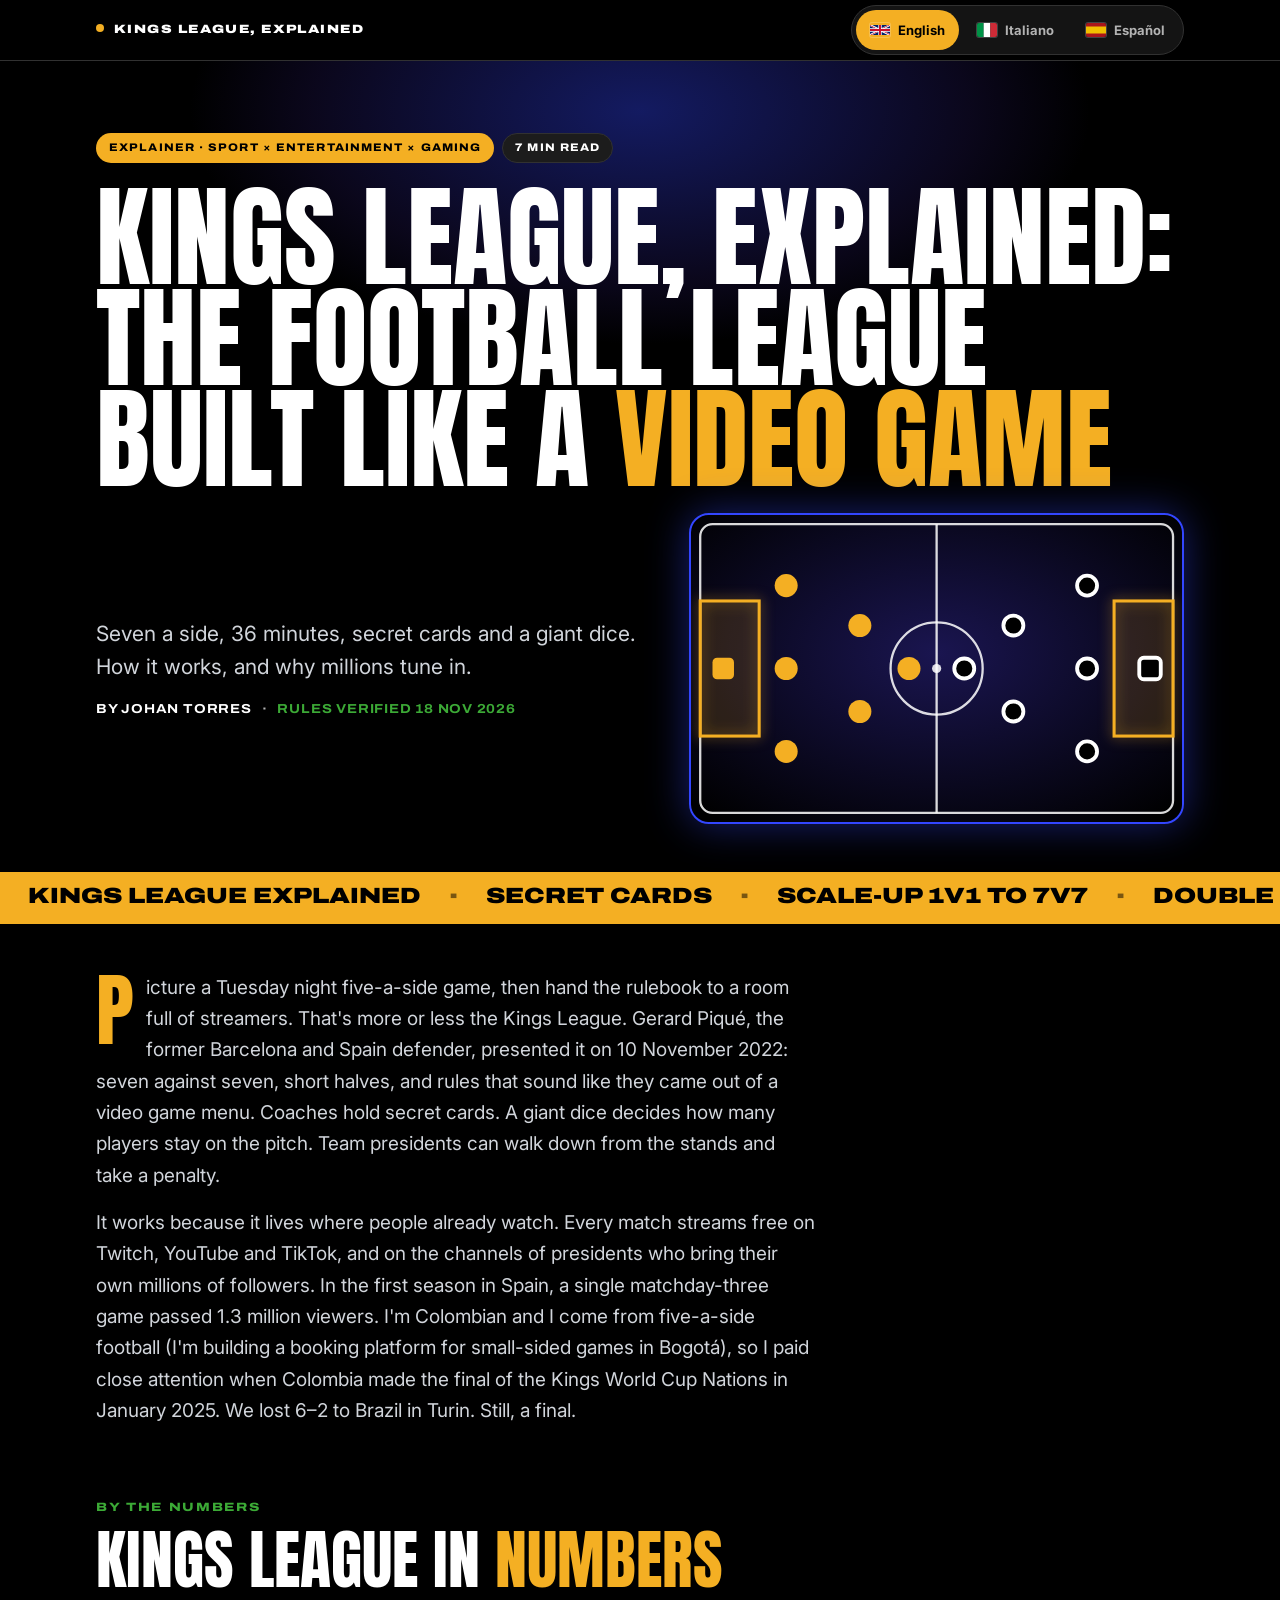
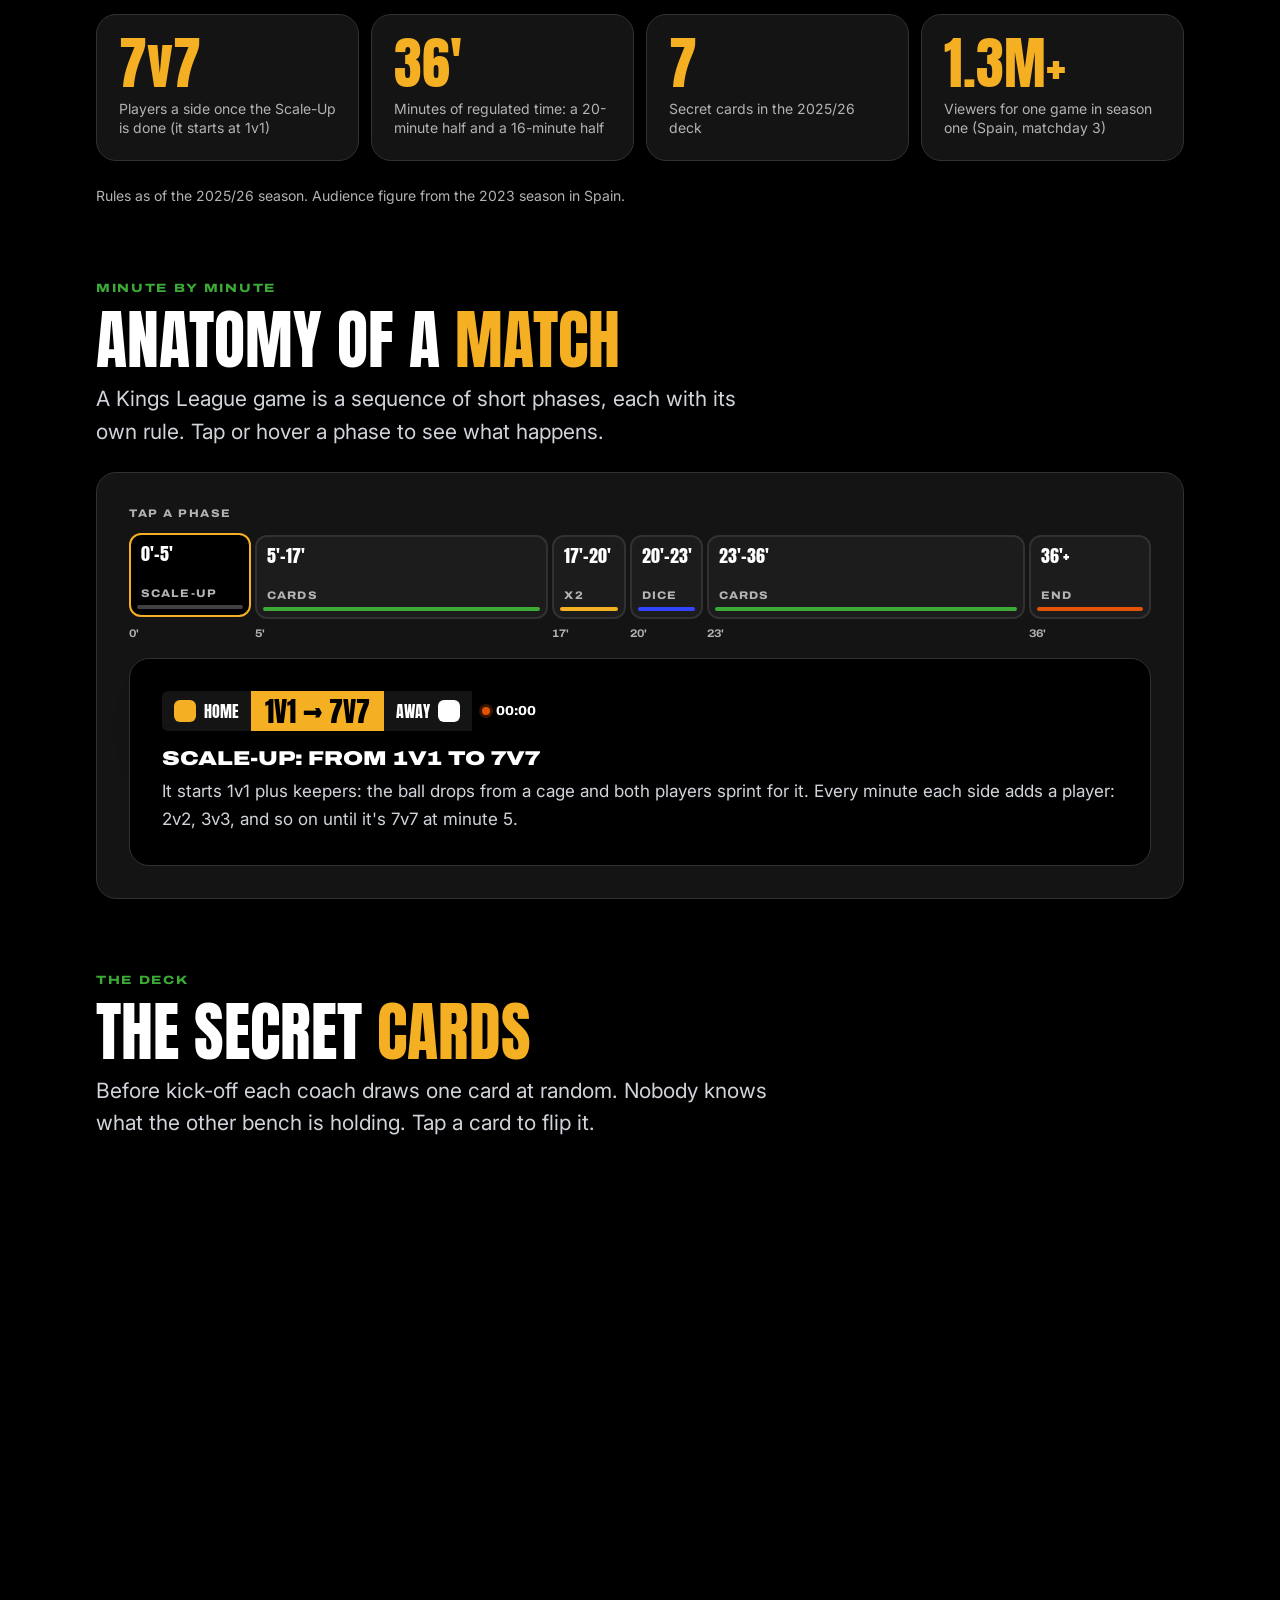
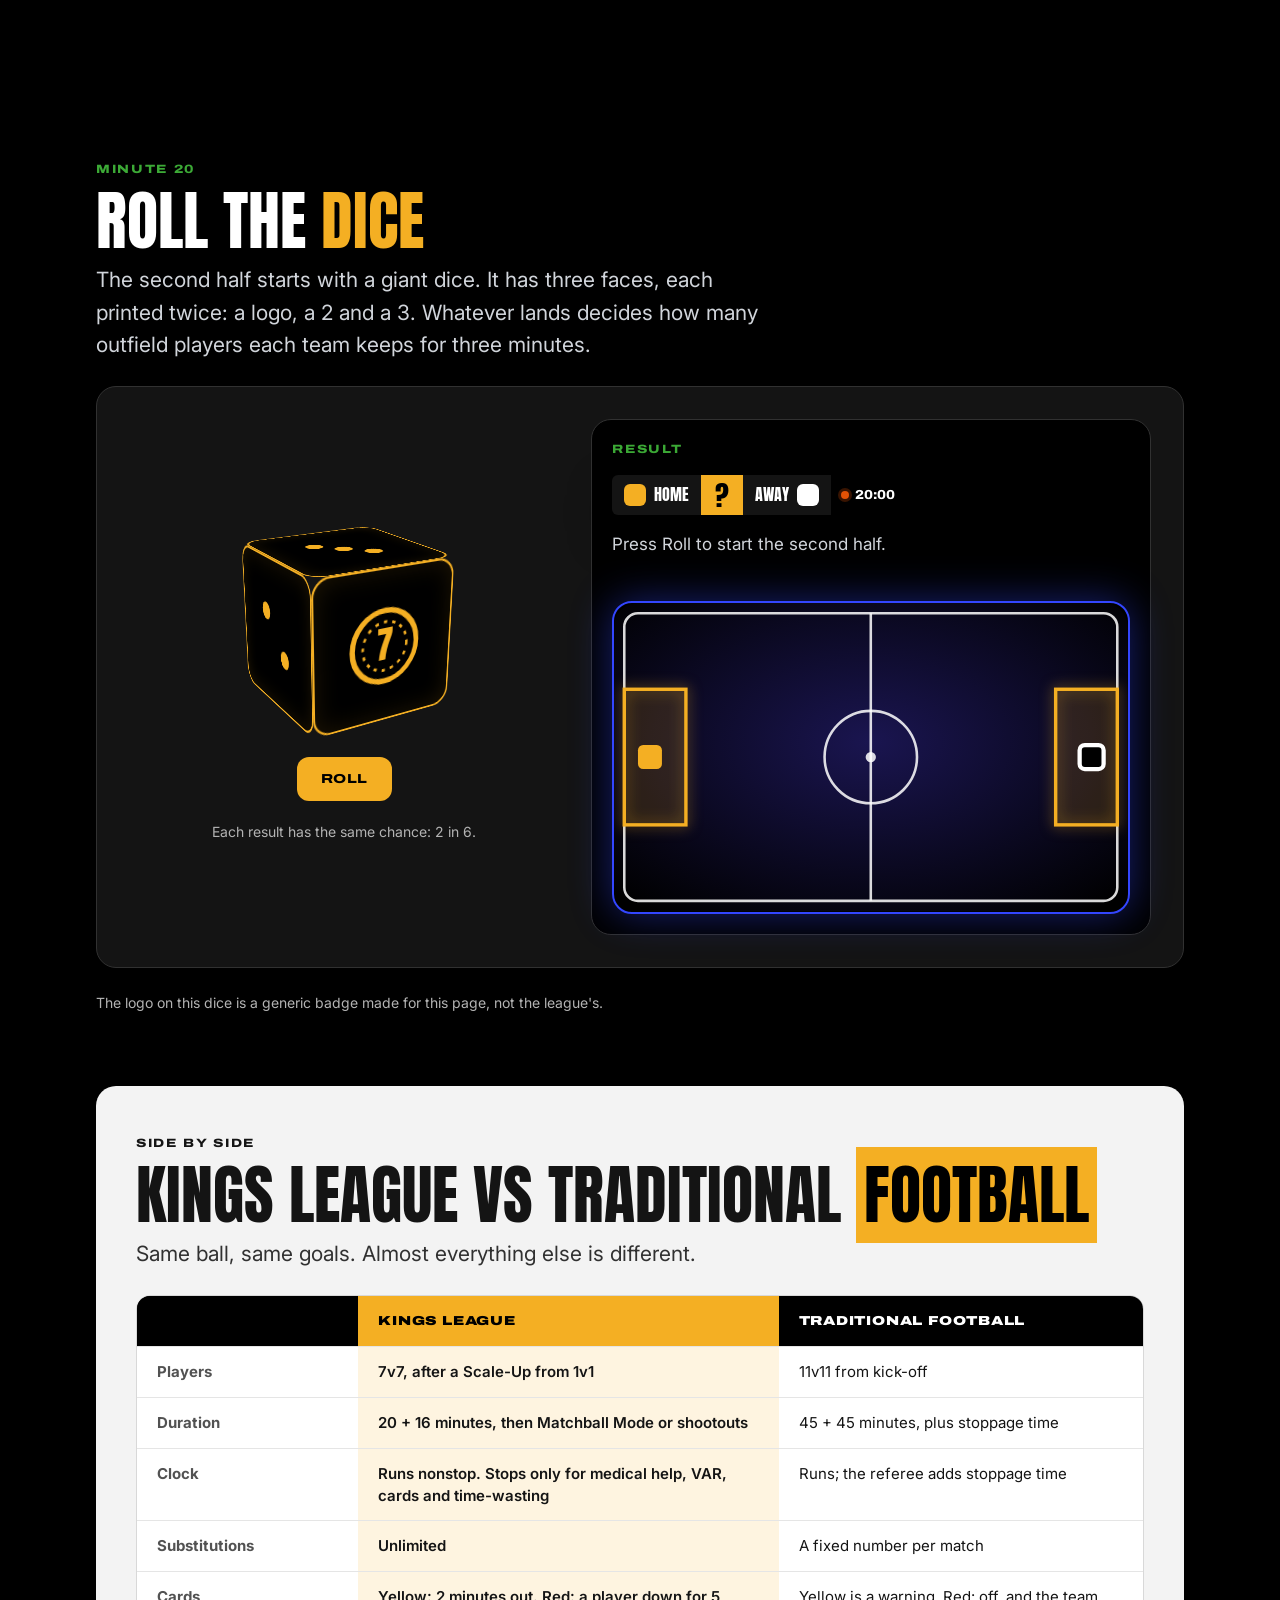
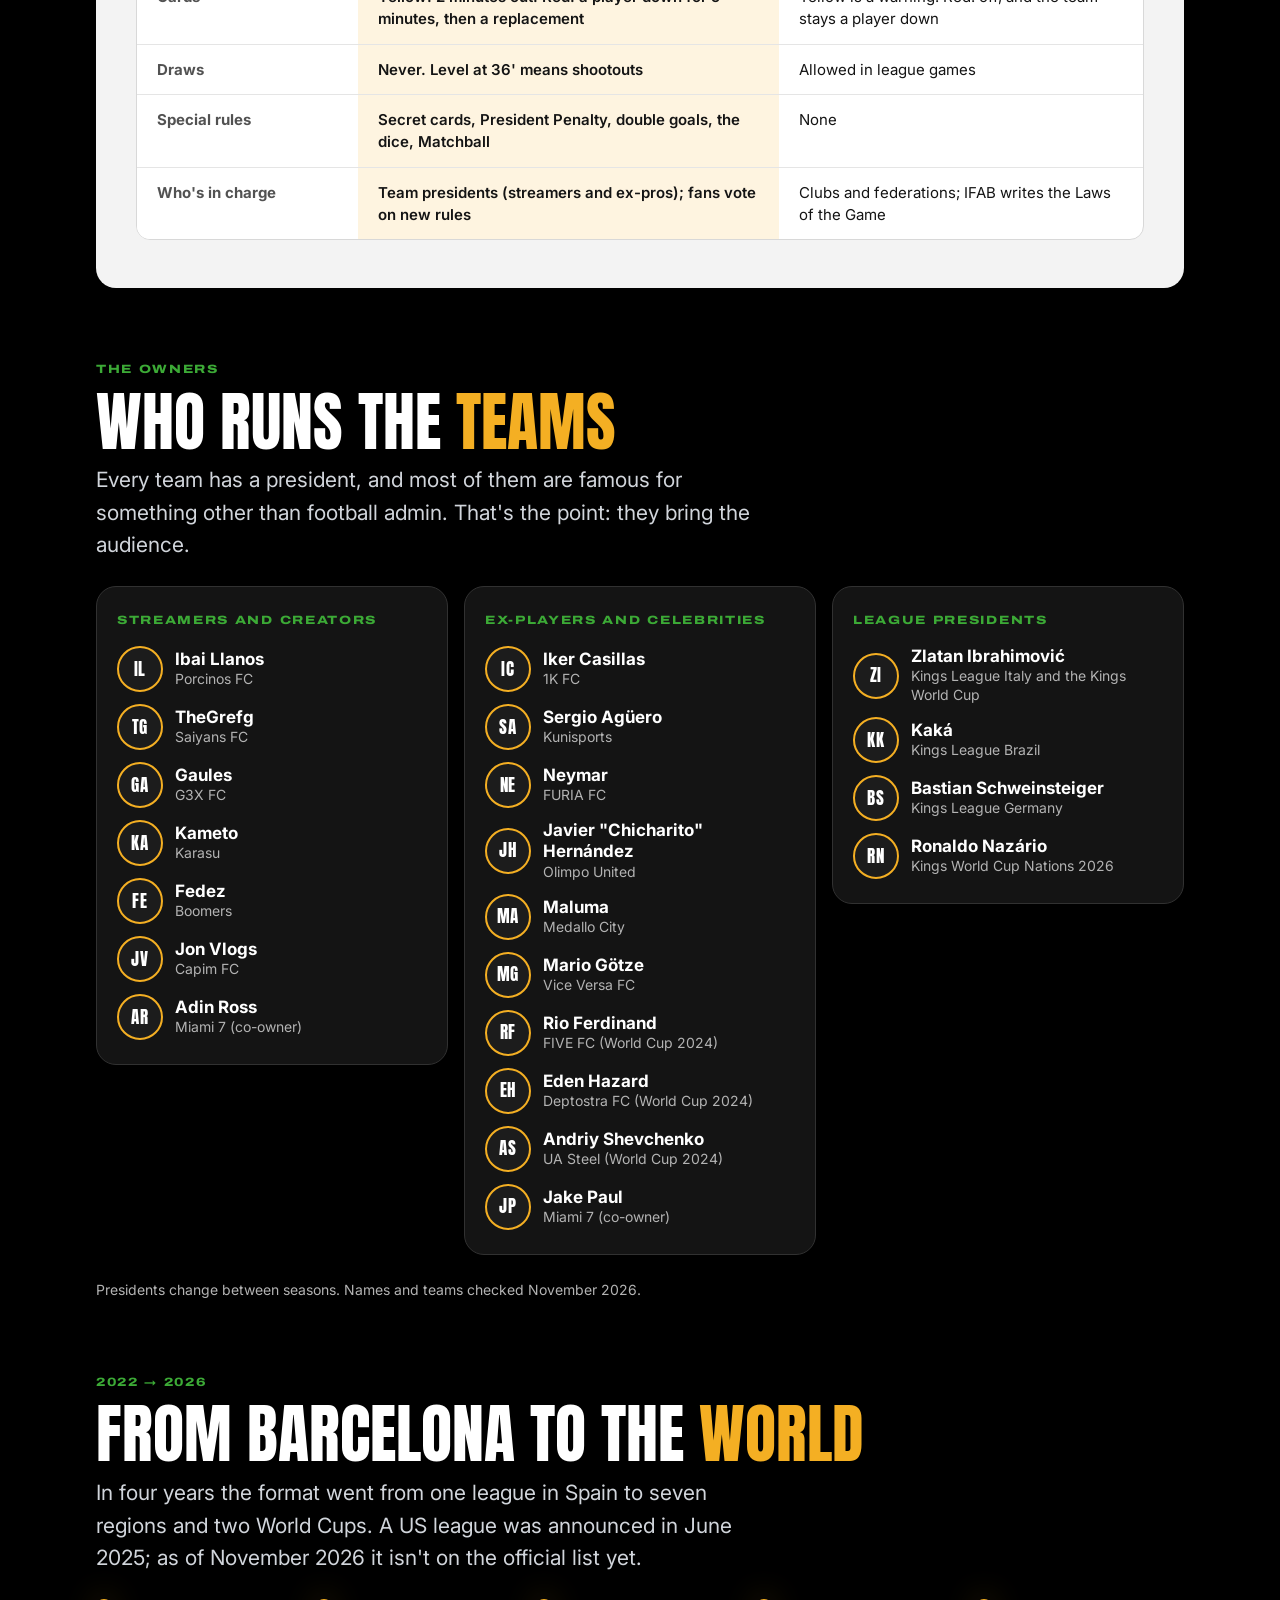
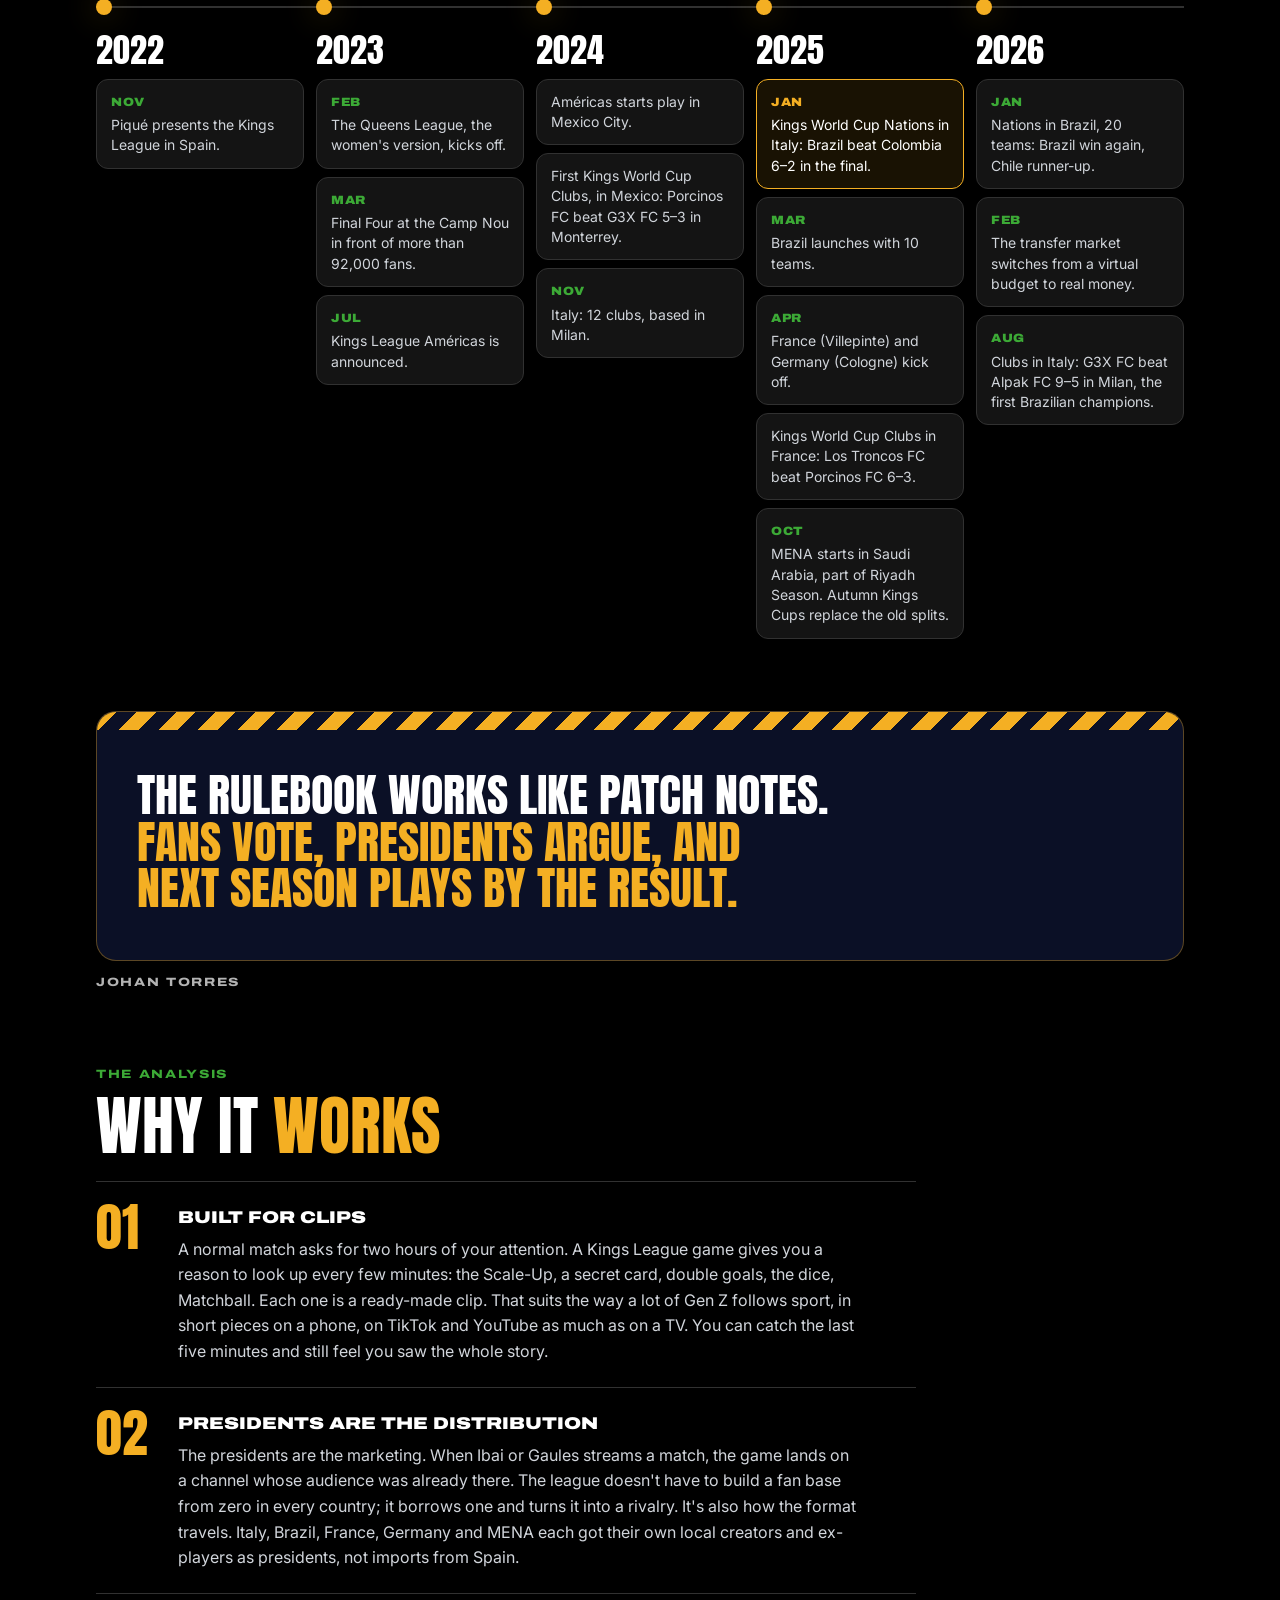
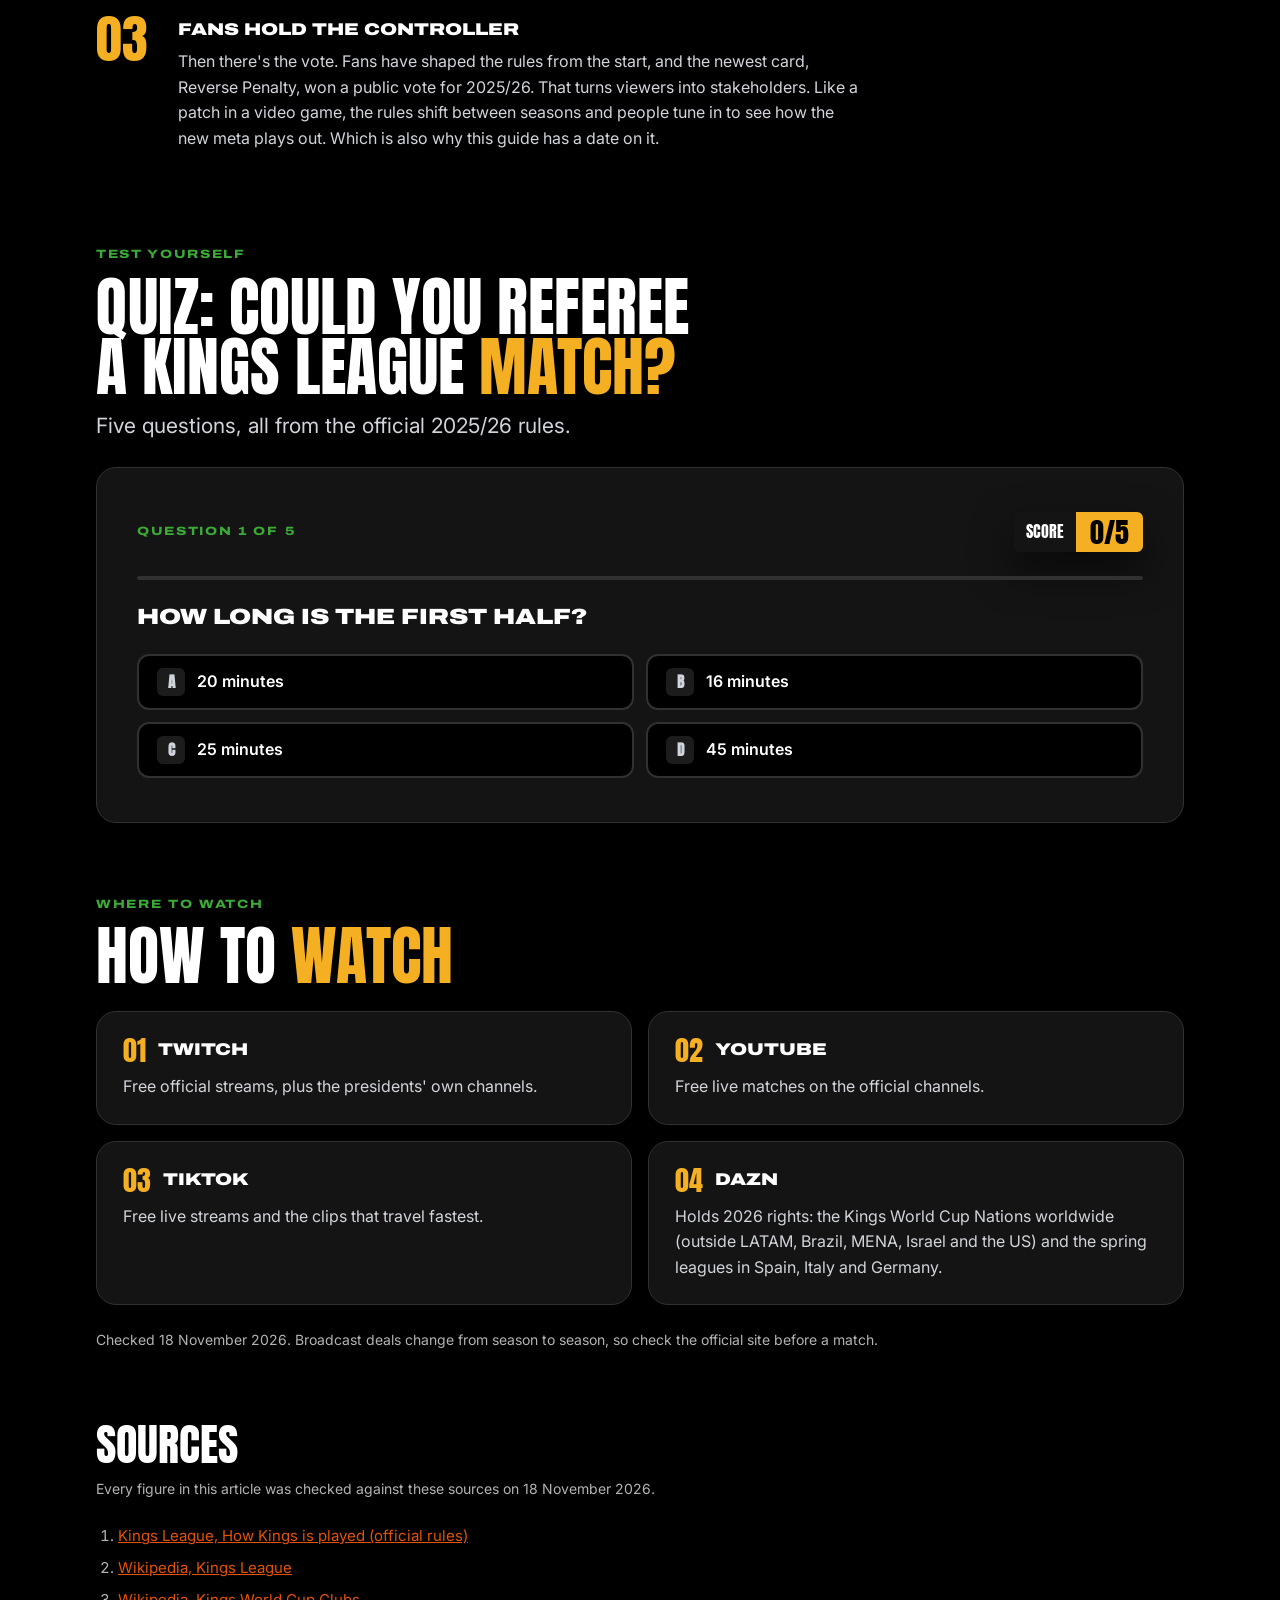
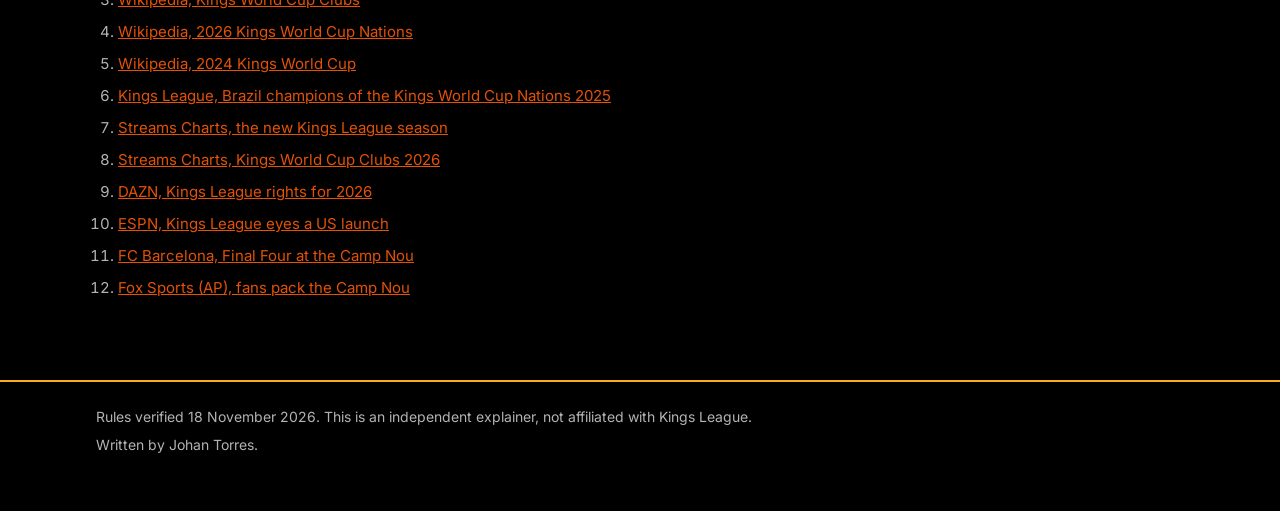
==== commit cccf1551: "Use absolute URLs for og:image, og:url and canonical Co-Authored-By: Claude Opus 5.5 <noreply@anthro" ====
--- a/index.html
+++ b/index.html
@@ -11,7 +11,9 @@
   <meta property="og:locale" content="en_GB">
   <!--HEAD:END-->
   <meta property="og:type" content="article">
-  <meta property="og:image" content="og.png">
+  <meta property="og:url" content="https://kings-league-explained.vercel.app/">
+  <link rel="canonical" href="https://kings-league-explained.vercel.app/">
+  <meta property="og:image" content="https://kings-league-explained.vercel.app/og.png">
   <meta property="og:image:width" content="1200">
   <meta property="og:image:height" content="630">
   <meta name="twitter:card" content="summary_large_image">
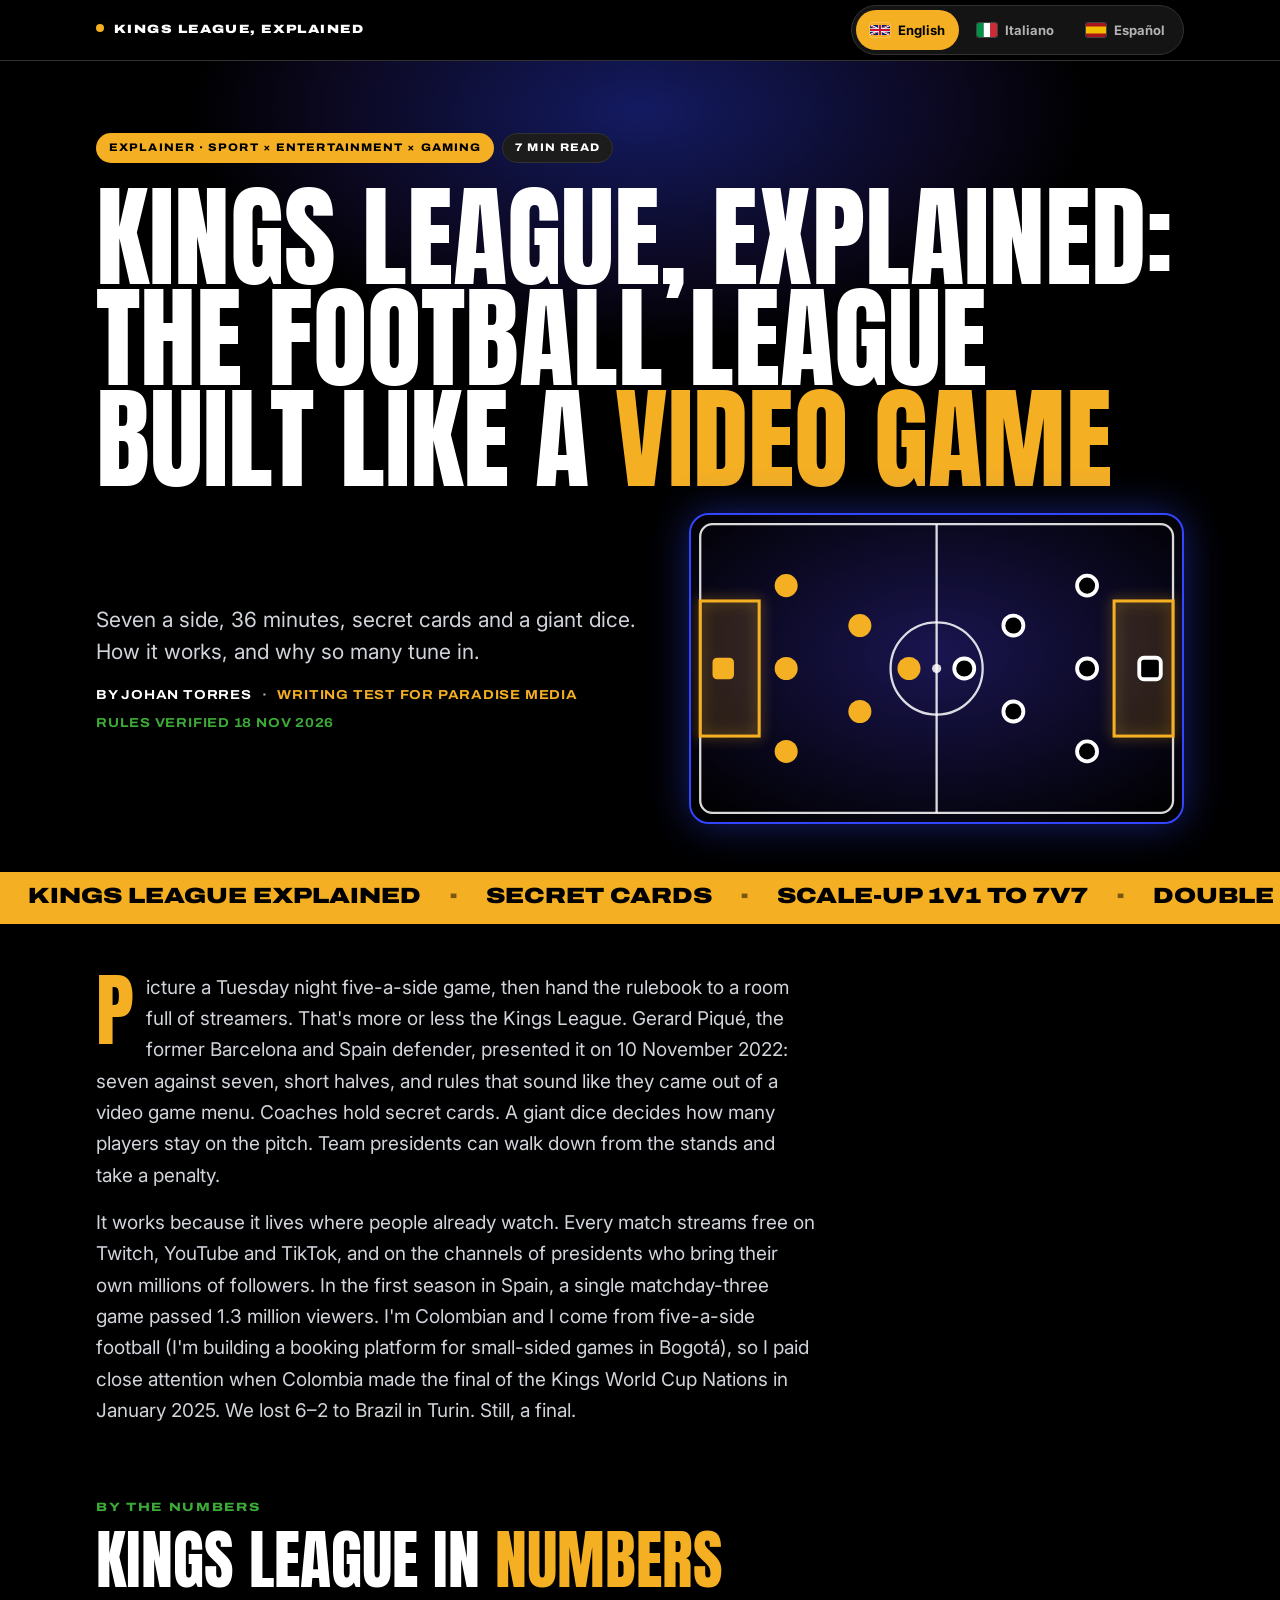
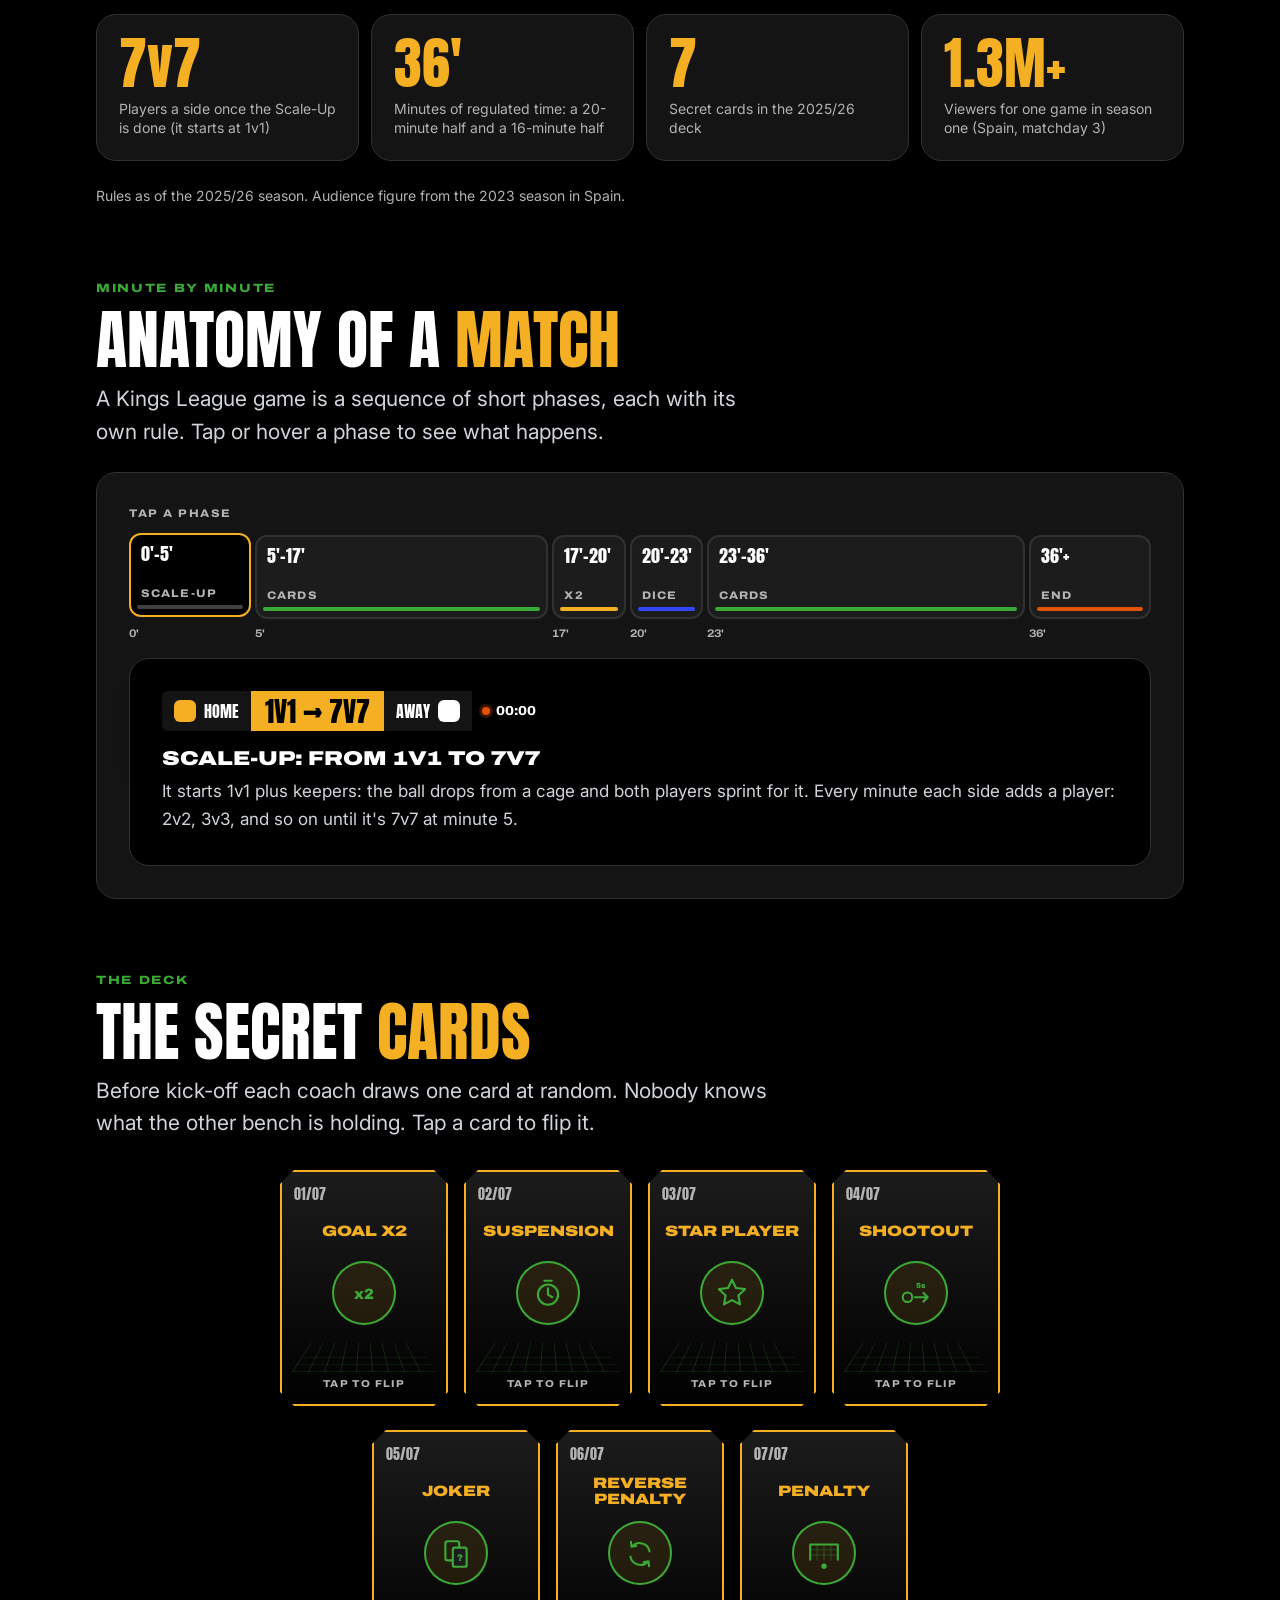
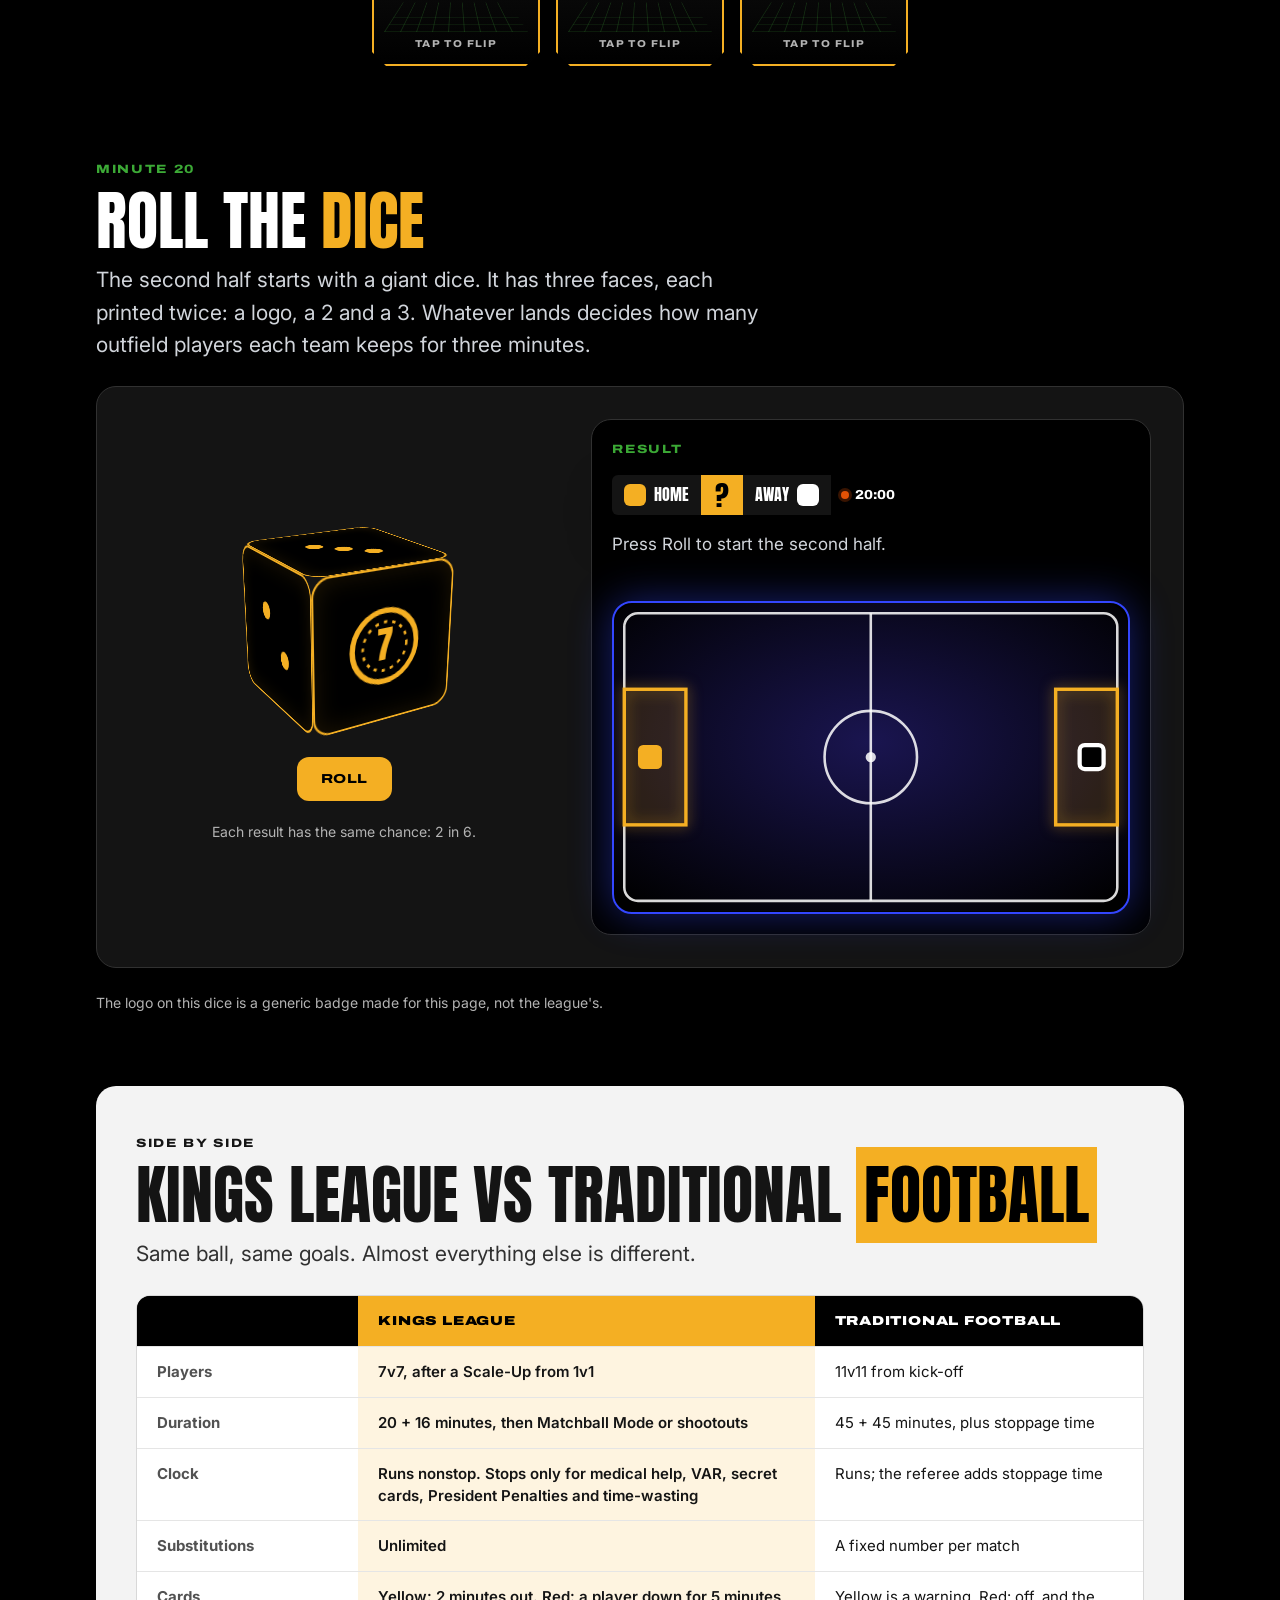
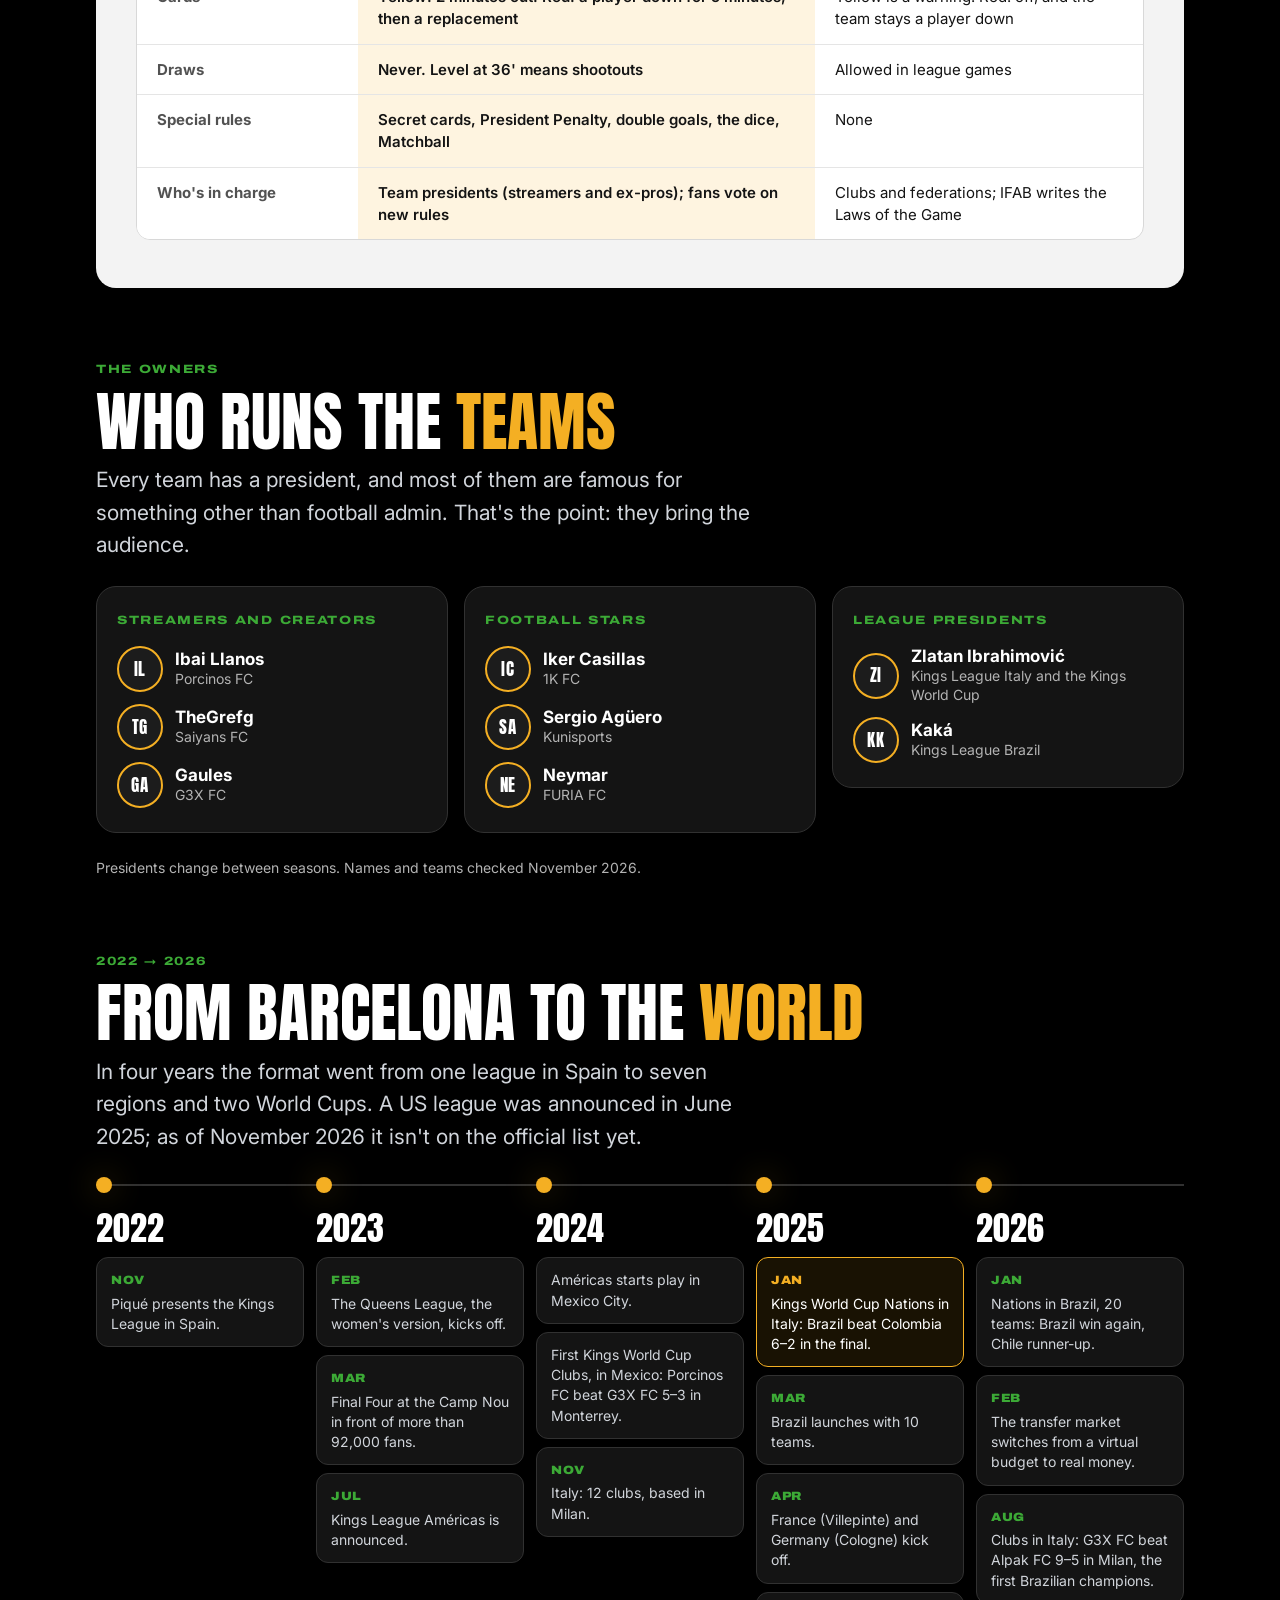
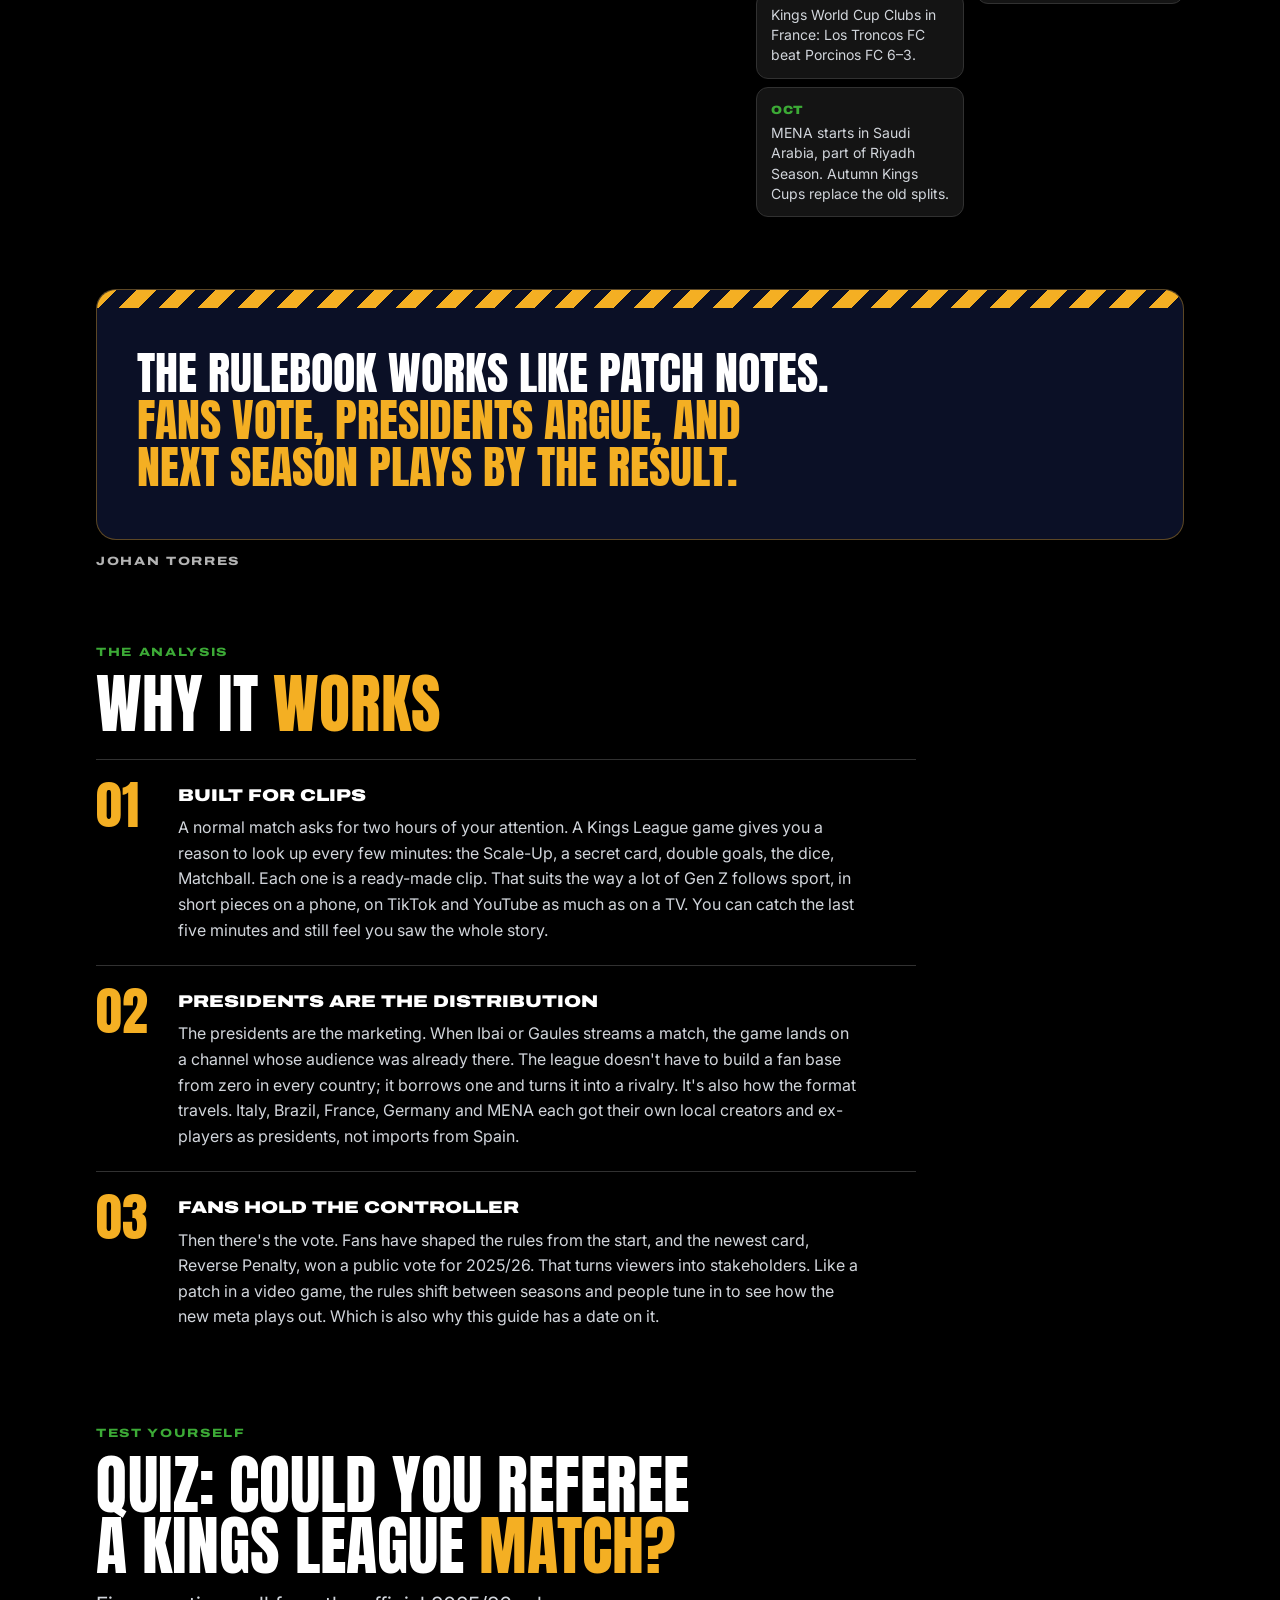
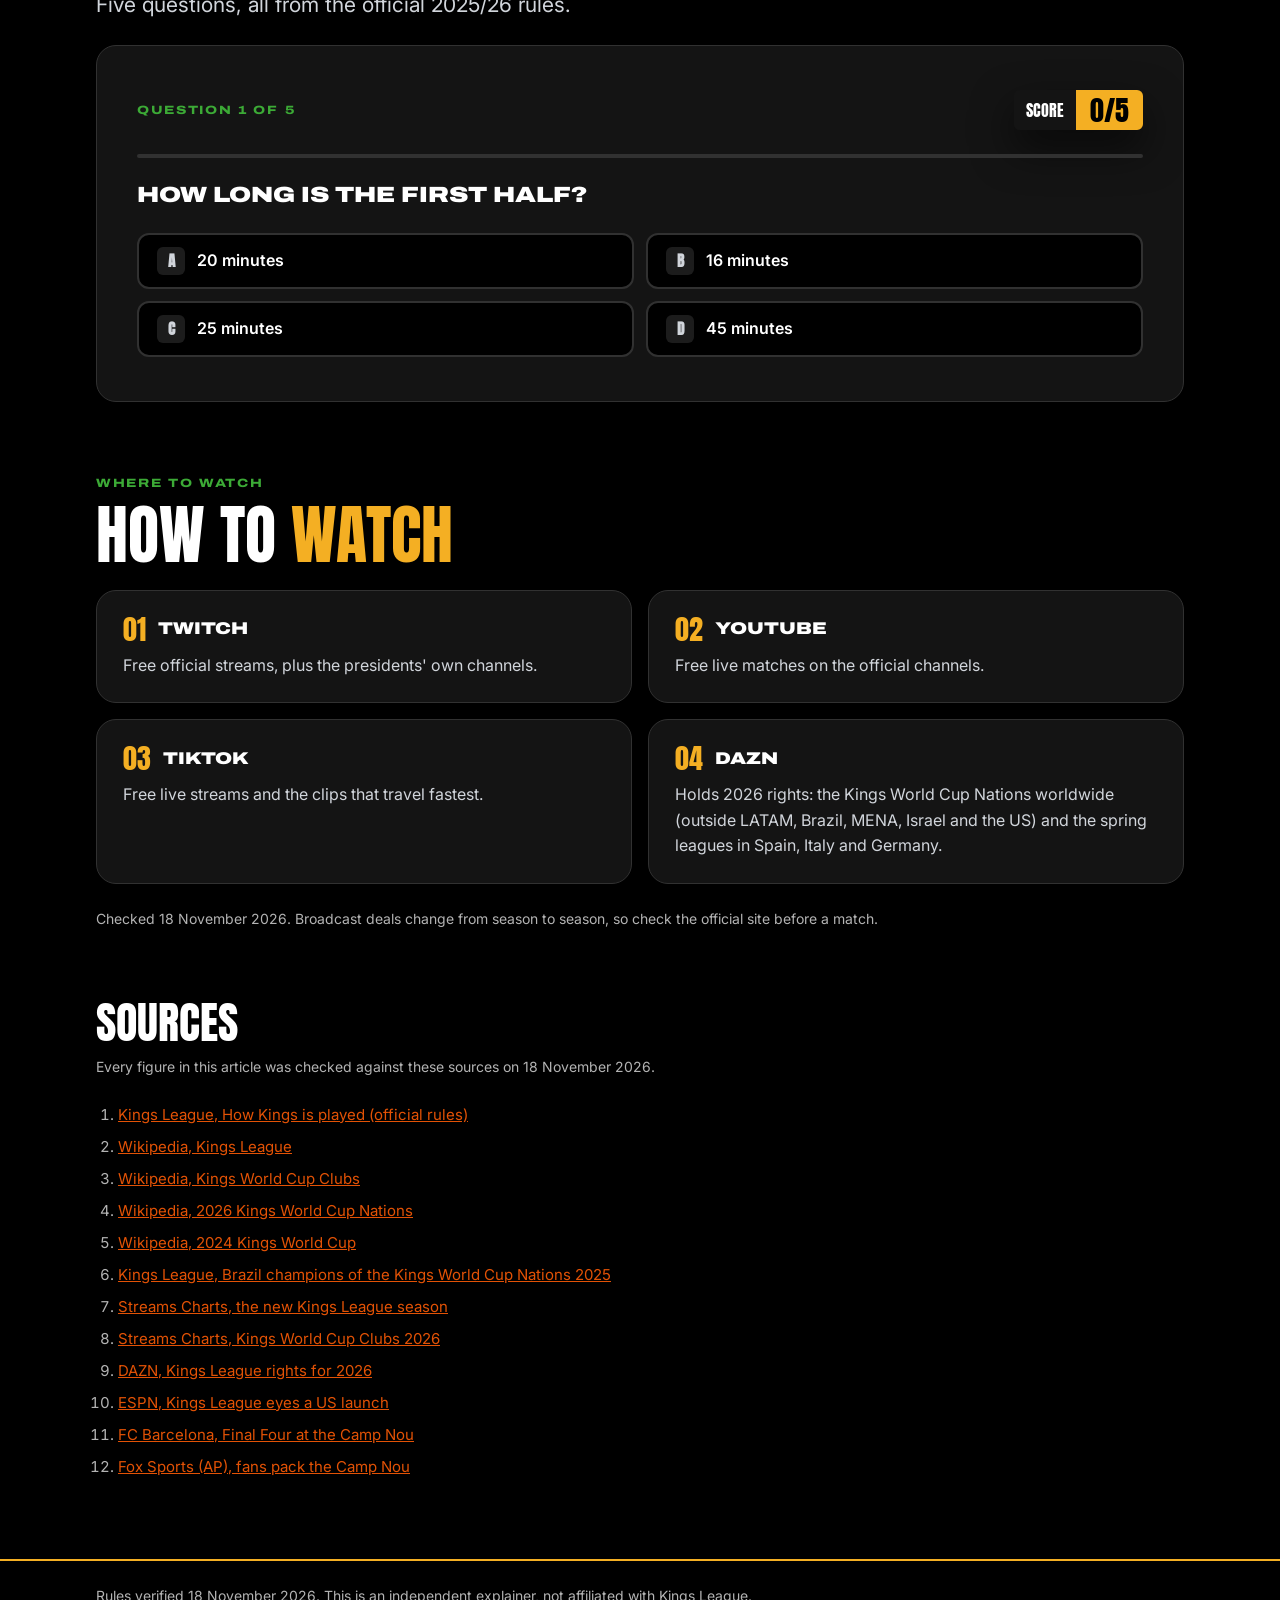
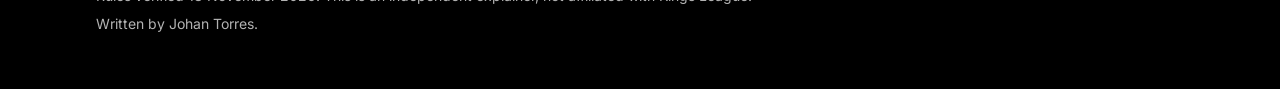
==== commit e49890c5: "Review fixes: trim presidents to 8, clarify clock row, align card icons, Paradise Media byline Co-Au" ====
--- a/index.html
+++ b/index.html
@@ -5,7 +5,7 @@
   <meta name="viewport" content="width=device-width, initial-scale=1">
   <!--HEAD:START-->
   <title>Kings League, Explained: The Football League Built Like a Video Game</title>
-  <meta name="description" content="How Gerard Piqué's 7-a-side Kings League works: the Scale-Up, secret cards, the dice, Matchball Mode, the streamer presidents and why millions watch. Interactive guide.">
+  <meta name="description" content="How Gerard Piqué's 7-a-side Kings League works: the Scale-Up, secret cards, the dice, Matchball Mode, the streamer presidents and why so many watch. Interactive guide.">
   <meta property="og:title" content="Kings League, Explained">
   <meta property="og:description" content="Secret cards, a giant dice and streamer presidents. An interactive guide to the football league built like a video game.">
   <meta property="og:locale" content="en_GB">
@@ -66,8 +66,9 @@
       <h1 class="kx-h1" id="hero-title">Kings League, Explained: The Football League Built Like a <em>Video Game</em></h1>
       <div class="hero-grid">
         <div>
-          <p class="kx-lead">Seven a side, 36 minutes, secret cards and a giant dice. How it works, and why millions tune in.</p>
-          <p class="byline"><span class="byline-name">By Johan Torres</span><span aria-hidden="true">·</span><span class="byline-date">Rules verified 18 Nov 2026</span></p>
+          <p class="kx-lead">Seven a side, 36 minutes, secret cards and a giant dice. How it works, and why so many tune in.</p>
+          <p class="byline"><span class="byline-name">By Johan Torres</span><span class="byline-sep" aria-hidden="true">·</span><span class="byline-for">Writing test for Paradise Media</span></p>
+          <p class="byline byline-sub"><span class="byline-date">Rules verified 18 Nov 2026</span></p>
         </div>
         <div class="hero-art"><svg class="arena arena-hero" viewBox="0 0 320 200" role="img" aria-label="Illustration of a seven-a-side pitch with seven players on each team">
     <defs><radialGradient id="ar1" cx="50%" cy="45%" r="70%"><stop offset="0" stop-color="#1A1550"/><stop offset="1" stop-color="#000"/></radialGradient></defs>
@@ -329,7 +330,7 @@
         <table class="kx-table">
           <thead><tr><th scope="col"></th><th scope="col" class="is-focus">Kings League</th><th scope="col">Traditional football</th></tr></thead>
           <tbody>
-            <tr><th scope="row">Players</th><td class="is-focus">7v7, after a Scale-Up from 1v1</td><td>11v11 from kick-off</td></tr><tr><th scope="row">Duration</th><td class="is-focus">20 + 16 minutes, then Matchball Mode or shootouts</td><td>45 + 45 minutes, plus stoppage time</td></tr><tr><th scope="row">Clock</th><td class="is-focus">Runs nonstop. Stops only for medical help, VAR, cards and time-wasting</td><td>Runs; the referee adds stoppage time</td></tr><tr><th scope="row">Substitutions</th><td class="is-focus">Unlimited</td><td>A fixed number per match</td></tr><tr><th scope="row">Cards</th><td class="is-focus">Yellow: 2 minutes out. Red: a player down for 5 minutes, then a replacement</td><td>Yellow is a warning. Red: off, and the team stays a player down</td></tr><tr><th scope="row">Draws</th><td class="is-focus">Never. Level at 36' means shootouts</td><td>Allowed in league games</td></tr><tr><th scope="row">Special rules</th><td class="is-focus">Secret cards, President Penalty, double goals, the dice, Matchball</td><td>None</td></tr><tr><th scope="row">Who's in charge</th><td class="is-focus">Team presidents (streamers and ex-pros); fans vote on new rules</td><td>Clubs and federations; IFAB writes the Laws of the Game</td></tr>
+            <tr><th scope="row">Players</th><td class="is-focus">7v7, after a Scale-Up from 1v1</td><td>11v11 from kick-off</td></tr><tr><th scope="row">Duration</th><td class="is-focus">20 + 16 minutes, then Matchball Mode or shootouts</td><td>45 + 45 minutes, plus stoppage time</td></tr><tr><th scope="row">Clock</th><td class="is-focus">Runs nonstop. Stops only for medical help, VAR, secret cards, President Penalties and time-wasting</td><td>Runs; the referee adds stoppage time</td></tr><tr><th scope="row">Substitutions</th><td class="is-focus">Unlimited</td><td>A fixed number per match</td></tr><tr><th scope="row">Cards</th><td class="is-focus">Yellow: 2 minutes out. Red: a player down for 5 minutes, then a replacement</td><td>Yellow is a warning. Red: off, and the team stays a player down</td></tr><tr><th scope="row">Draws</th><td class="is-focus">Never. Level at 36' means shootouts</td><td>Allowed in league games</td></tr><tr><th scope="row">Special rules</th><td class="is-focus">Secret cards, President Penalty, double goals, the dice, Matchball</td><td>None</td></tr><tr><th scope="row">Who's in charge</th><td class="is-focus">Team presidents (streamers and ex-pros); fans vote on new rules</td><td>Clubs and federations; IFAB writes the Laws of the Game</td></tr>
           </tbody>
         </table>
       </div>
@@ -347,17 +348,17 @@
       <div class="pres-group">
         <h3 class="kx-kicker">Streamers and creators</h3>
         <ul class="plain" role="list">
-          <li class="person"><span class="avatar" aria-hidden="true">IL</span><span class="person-text"><span class="person-name">Ibai Llanos</span><span class="person-team">Porcinos FC</span></span></li><li class="person"><span class="avatar" aria-hidden="true">TG</span><span class="person-text"><span class="person-name">TheGrefg</span><span class="person-team">Saiyans FC</span></span></li><li class="person"><span class="avatar" aria-hidden="true">GA</span><span class="person-text"><span class="person-name">Gaules</span><span class="person-team">G3X FC</span></span></li><li class="person"><span class="avatar" aria-hidden="true">KA</span><span class="person-text"><span class="person-name">Kameto</span><span class="person-team">Karasu</span></span></li><li class="person"><span class="avatar" aria-hidden="true">FE</span><span class="person-text"><span class="person-name">Fedez</span><span class="person-team">Boomers</span></span></li><li class="person"><span class="avatar" aria-hidden="true">JV</span><span class="person-text"><span class="person-name">Jon Vlogs</span><span class="person-team">Capim FC</span></span></li><li class="person"><span class="avatar" aria-hidden="true">AR</span><span class="person-text"><span class="person-name">Adin Ross</span><span class="person-team">Miami 7 (co-owner)</span></span></li>
+          <li class="person"><span class="avatar" aria-hidden="true">IL</span><span class="person-text"><span class="person-name">Ibai Llanos</span><span class="person-team">Porcinos FC</span></span></li><li class="person"><span class="avatar" aria-hidden="true">TG</span><span class="person-text"><span class="person-name">TheGrefg</span><span class="person-team">Saiyans FC</span></span></li><li class="person"><span class="avatar" aria-hidden="true">GA</span><span class="person-text"><span class="person-name">Gaules</span><span class="person-team">G3X FC</span></span></li>
         </ul>
       </div><div class="pres-group">
-        <h3 class="kx-kicker">Ex-players and celebrities</h3>
-        <ul class="plain" role="list">
-          <li class="person"><span class="avatar" aria-hidden="true">IC</span><span class="person-text"><span class="person-name">Iker Casillas</span><span class="person-team">1K FC</span></span></li><li class="person"><span class="avatar" aria-hidden="true">SA</span><span class="person-text"><span class="person-name">Sergio Agüero</span><span class="person-team">Kunisports</span></span></li><li class="person"><span class="avatar" aria-hidden="true">NE</span><span class="person-text"><span class="person-name">Neymar</span><span class="person-team">FURIA FC</span></span></li><li class="person"><span class="avatar" aria-hidden="true">JH</span><span class="person-text"><span class="person-name">Javier &quot;Chicharito&quot; Hernández</span><span class="person-team">Olimpo United</span></span></li><li class="person"><span class="avatar" aria-hidden="true">MA</span><span class="person-text"><span class="person-name">Maluma</span><span class="person-team">Medallo City</span></span></li><li class="person"><span class="avatar" aria-hidden="true">MG</span><span class="person-text"><span class="person-name">Mario Götze</span><span class="person-team">Vice Versa FC</span></span></li><li class="person"><span class="avatar" aria-hidden="true">RF</span><span class="person-text"><span class="person-name">Rio Ferdinand</span><span class="person-team">FIVE FC (World Cup 2024)</span></span></li><li class="person"><span class="avatar" aria-hidden="true">EH</span><span class="person-text"><span class="person-name">Eden Hazard</span><span class="person-team">Deptostra FC (World Cup 2024)</span></span></li><li class="person"><span class="avatar" aria-hidden="true">AS</span><span class="person-text"><span class="person-name">Andriy Shevchenko</span><span class="person-team">UA Steel (World Cup 2024)</span></span></li><li class="person"><span class="avatar" aria-hidden="true">JP</span><span class="person-text"><span class="person-name">Jake Paul</span><span class="person-team">Miami 7 (co-owner)</span></span></li>
+        <h3 class="kx-kicker">Football stars</h3>
+        <ul class="plain" role="list">
+          <li class="person"><span class="avatar" aria-hidden="true">IC</span><span class="person-text"><span class="person-name">Iker Casillas</span><span class="person-team">1K FC</span></span></li><li class="person"><span class="avatar" aria-hidden="true">SA</span><span class="person-text"><span class="person-name">Sergio Agüero</span><span class="person-team">Kunisports</span></span></li><li class="person"><span class="avatar" aria-hidden="true">NE</span><span class="person-text"><span class="person-name">Neymar</span><span class="person-team">FURIA FC</span></span></li>
         </ul>
       </div><div class="pres-group">
         <h3 class="kx-kicker">League presidents</h3>
         <ul class="plain" role="list">
-          <li class="person"><span class="avatar" aria-hidden="true">ZI</span><span class="person-text"><span class="person-name">Zlatan Ibrahimović</span><span class="person-team">Kings League Italy and the Kings World Cup</span></span></li><li class="person"><span class="avatar" aria-hidden="true">KK</span><span class="person-text"><span class="person-name">Kaká</span><span class="person-team">Kings League Brazil</span></span></li><li class="person"><span class="avatar" aria-hidden="true">BS</span><span class="person-text"><span class="person-name">Bastian Schweinsteiger</span><span class="person-team">Kings League Germany</span></span></li><li class="person"><span class="avatar" aria-hidden="true">RN</span><span class="person-text"><span class="person-name">Ronaldo Nazário</span><span class="person-team">Kings World Cup Nations 2026</span></span></li>
+          <li class="person"><span class="avatar" aria-hidden="true">ZI</span><span class="person-text"><span class="person-name">Zlatan Ibrahimović</span><span class="person-team">Kings League Italy and the Kings World Cup</span></span></li><li class="person"><span class="avatar" aria-hidden="true">KK</span><span class="person-text"><span class="person-name">Kaká</span><span class="person-team">Kings League Brazil</span></span></li>
         </ul>
       </div>
     </div>
--- a/styles.css
+++ b/styles.css
@@ -50,6 +50,9 @@
 .byline { display: flex; flex-wrap: wrap; gap: 6px 10px; margin: var(--space-4) 0 0; font-family: var(--font-wide); font-stretch: 112%; font-weight: 700; font-size: 13px; letter-spacing: 0.06em; text-transform: uppercase; color: var(--muted); }
 .byline-name { color: var(--ink); }
 .byline-date { color: var(--pitch-green); }
+.byline-for { color: var(--gold); }
+.byline-sub { margin-top: var(--space-2); }
+@media (max-width: 559.98px) { .byline-sep { display: none; } .byline-for { flex-basis: 100%; } }
 .hero-art { width: 100%; max-width: 520px; }
 @media (min-width: 900px) {
   .hero { padding-top: var(--space-18); }
@@ -139,7 +142,11 @@
 .kx-card:focus-visible { outline-offset: 4px; }
 .card-no { position: relative; align-self: flex-start; font-family: var(--font-display); font-size: 14px; line-height: 1; color: var(--muted); }
 .kx-card__front { justify-content: flex-start; gap: 14px; }
-.kx-card__title { font-size: 15px; max-width: 100%; overflow-wrap: anywhere; }
+/* Fixed two-line title box so every icon sits at the same height, whatever the title length. */
+.kx-card__title {
+  font-size: 15px; max-width: 100%; overflow-wrap: anywhere;
+  min-height: 2.1em; display: flex; align-items: center; justify-content: center;
+}
 .kx-card__front .kx-card__hint { margin-top: auto; }
 .kx-card:hover .kx-card__front { box-shadow: inset 0 0 0 2px var(--gold), var(--glow-gold); }
 .kx-card__back .card-window { font-family: var(--font-wide); font-stretch: 110%; font-weight: 800; font-size: 9px; letter-spacing: 0.08em; text-transform: uppercase; line-height: 1.35; opacity: 0.8; }
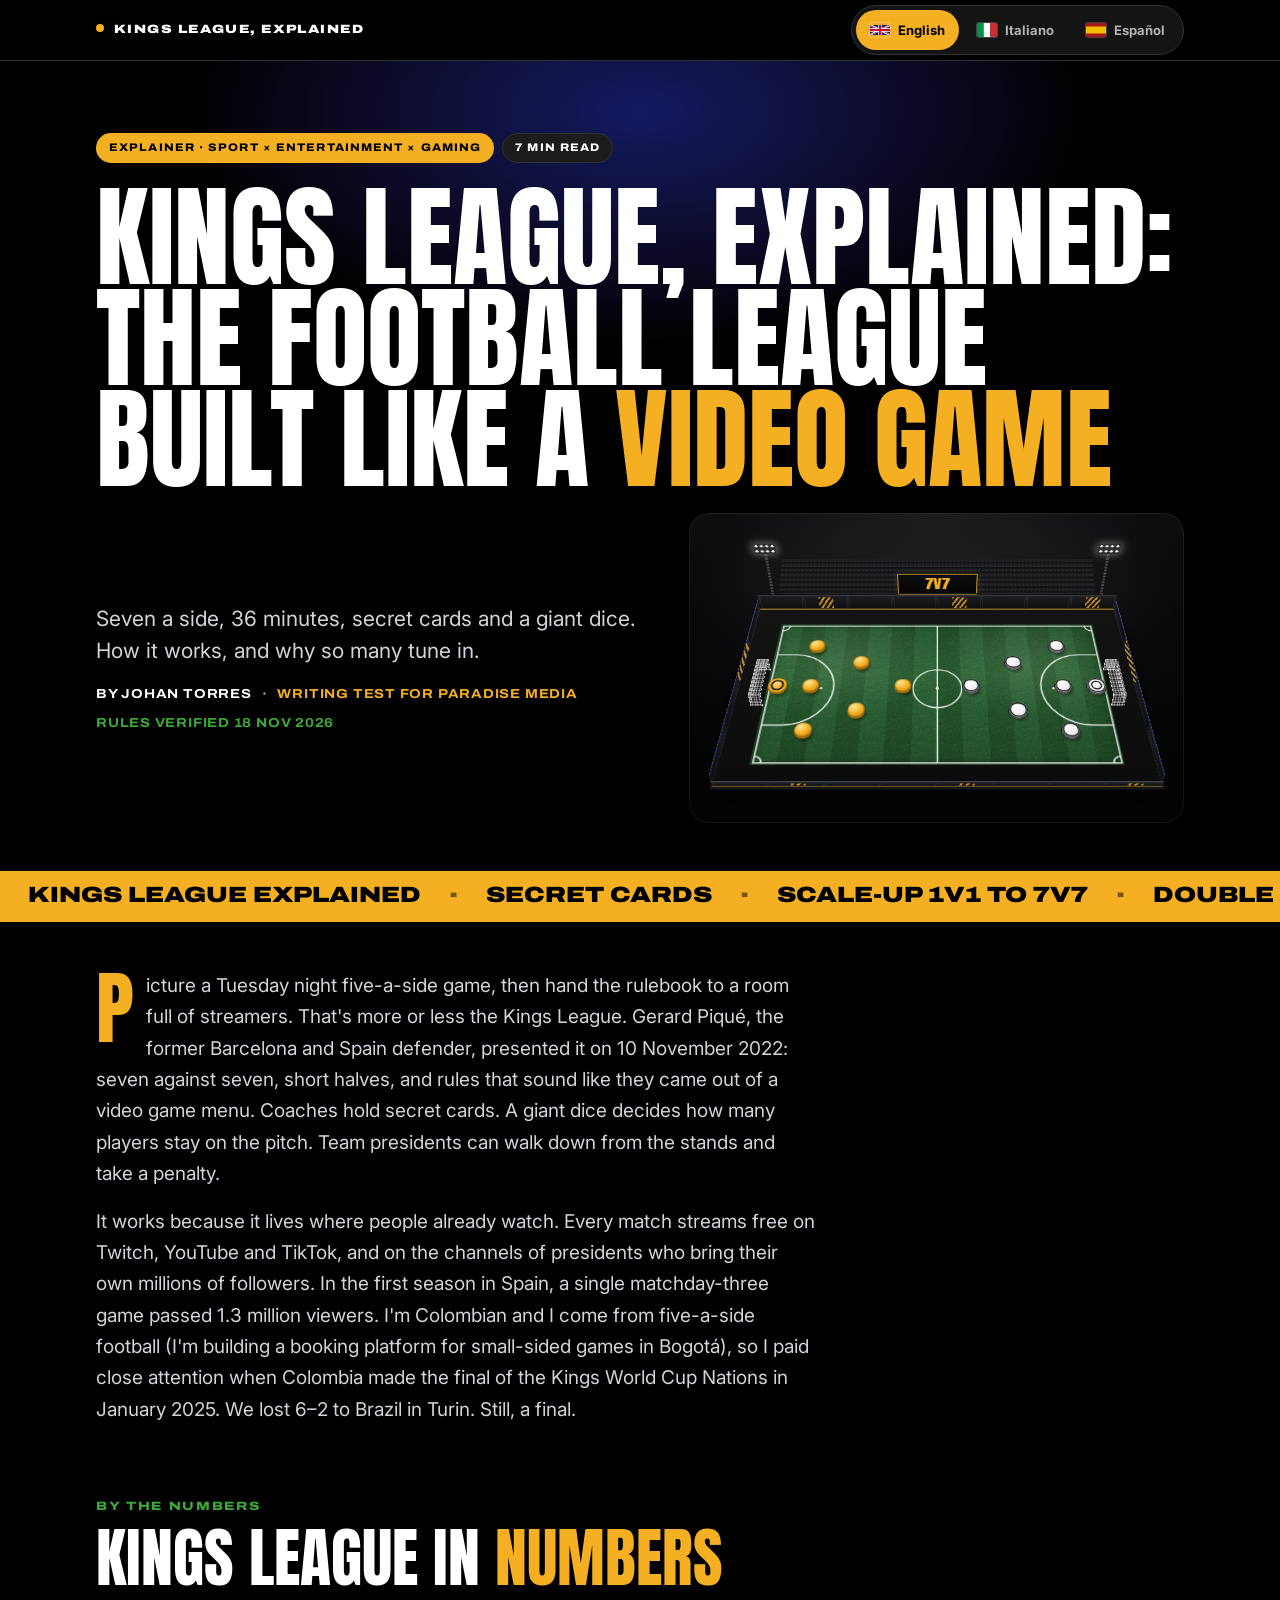
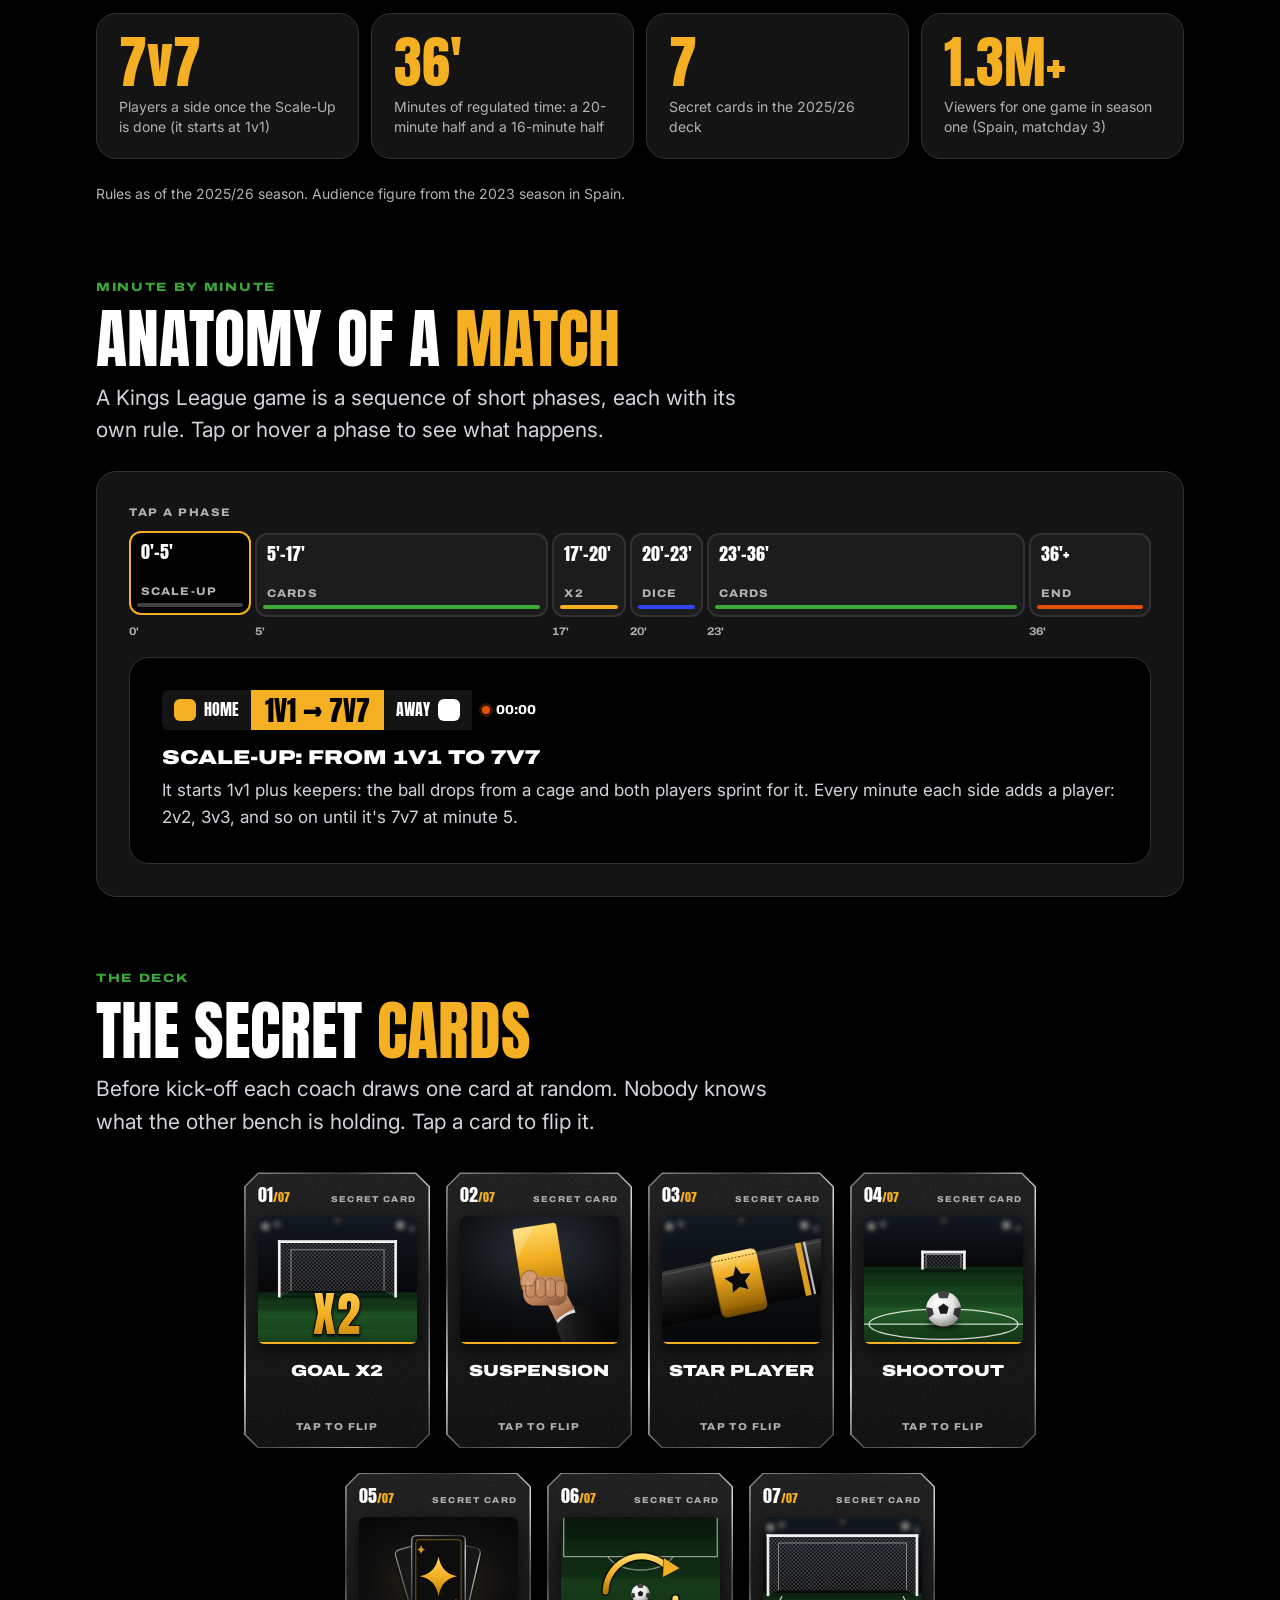
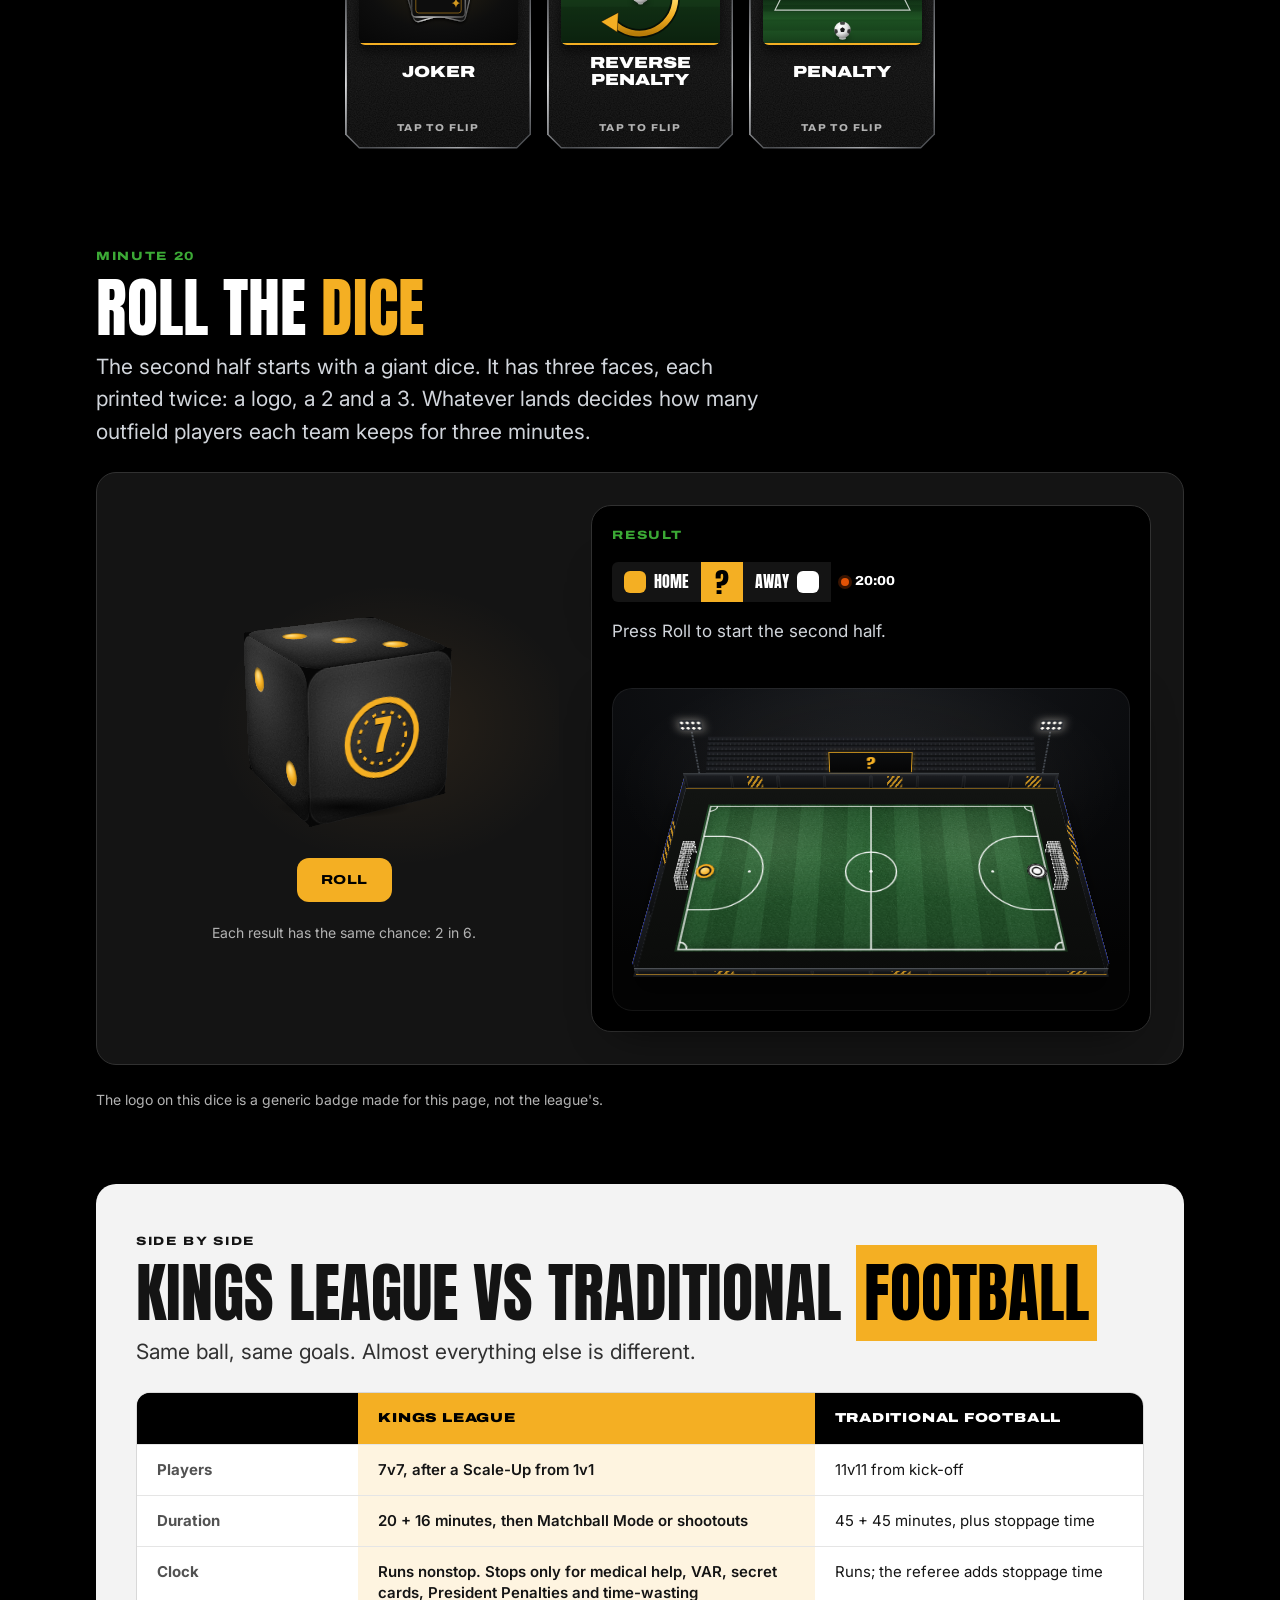
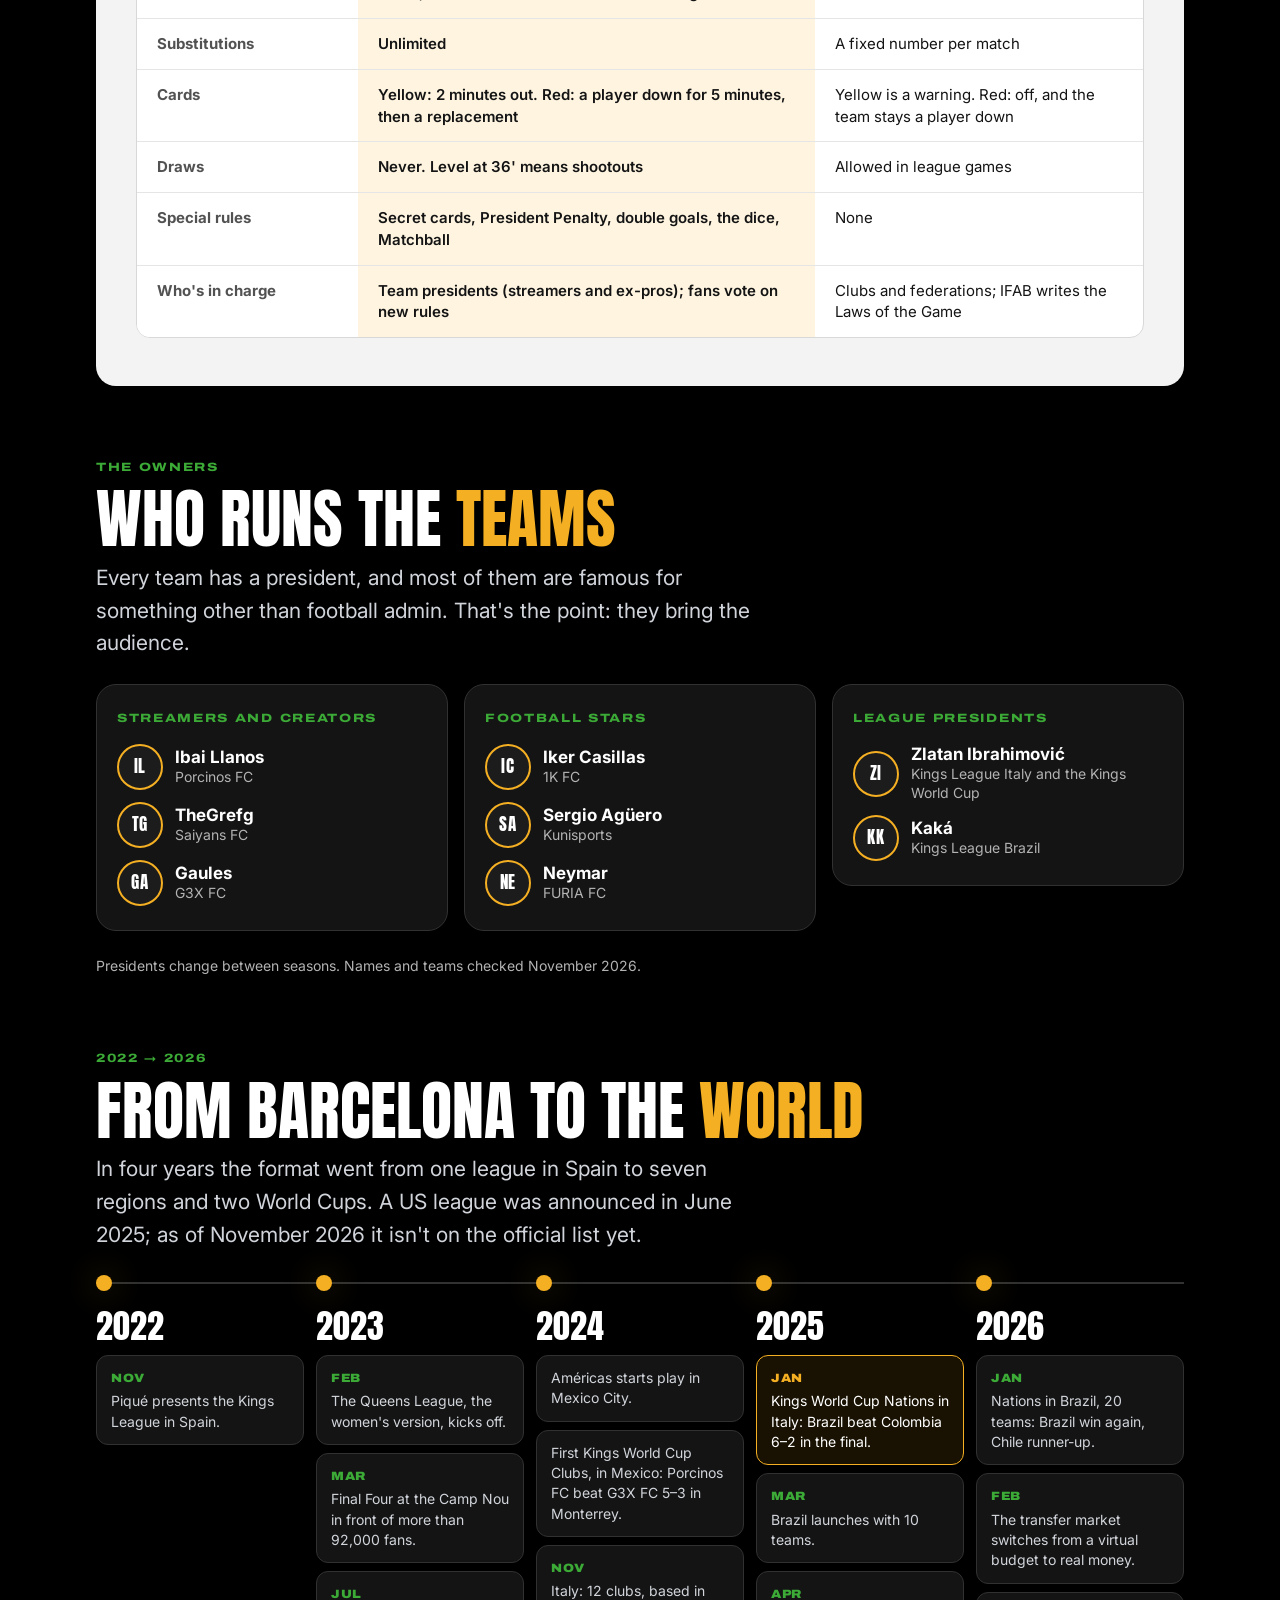
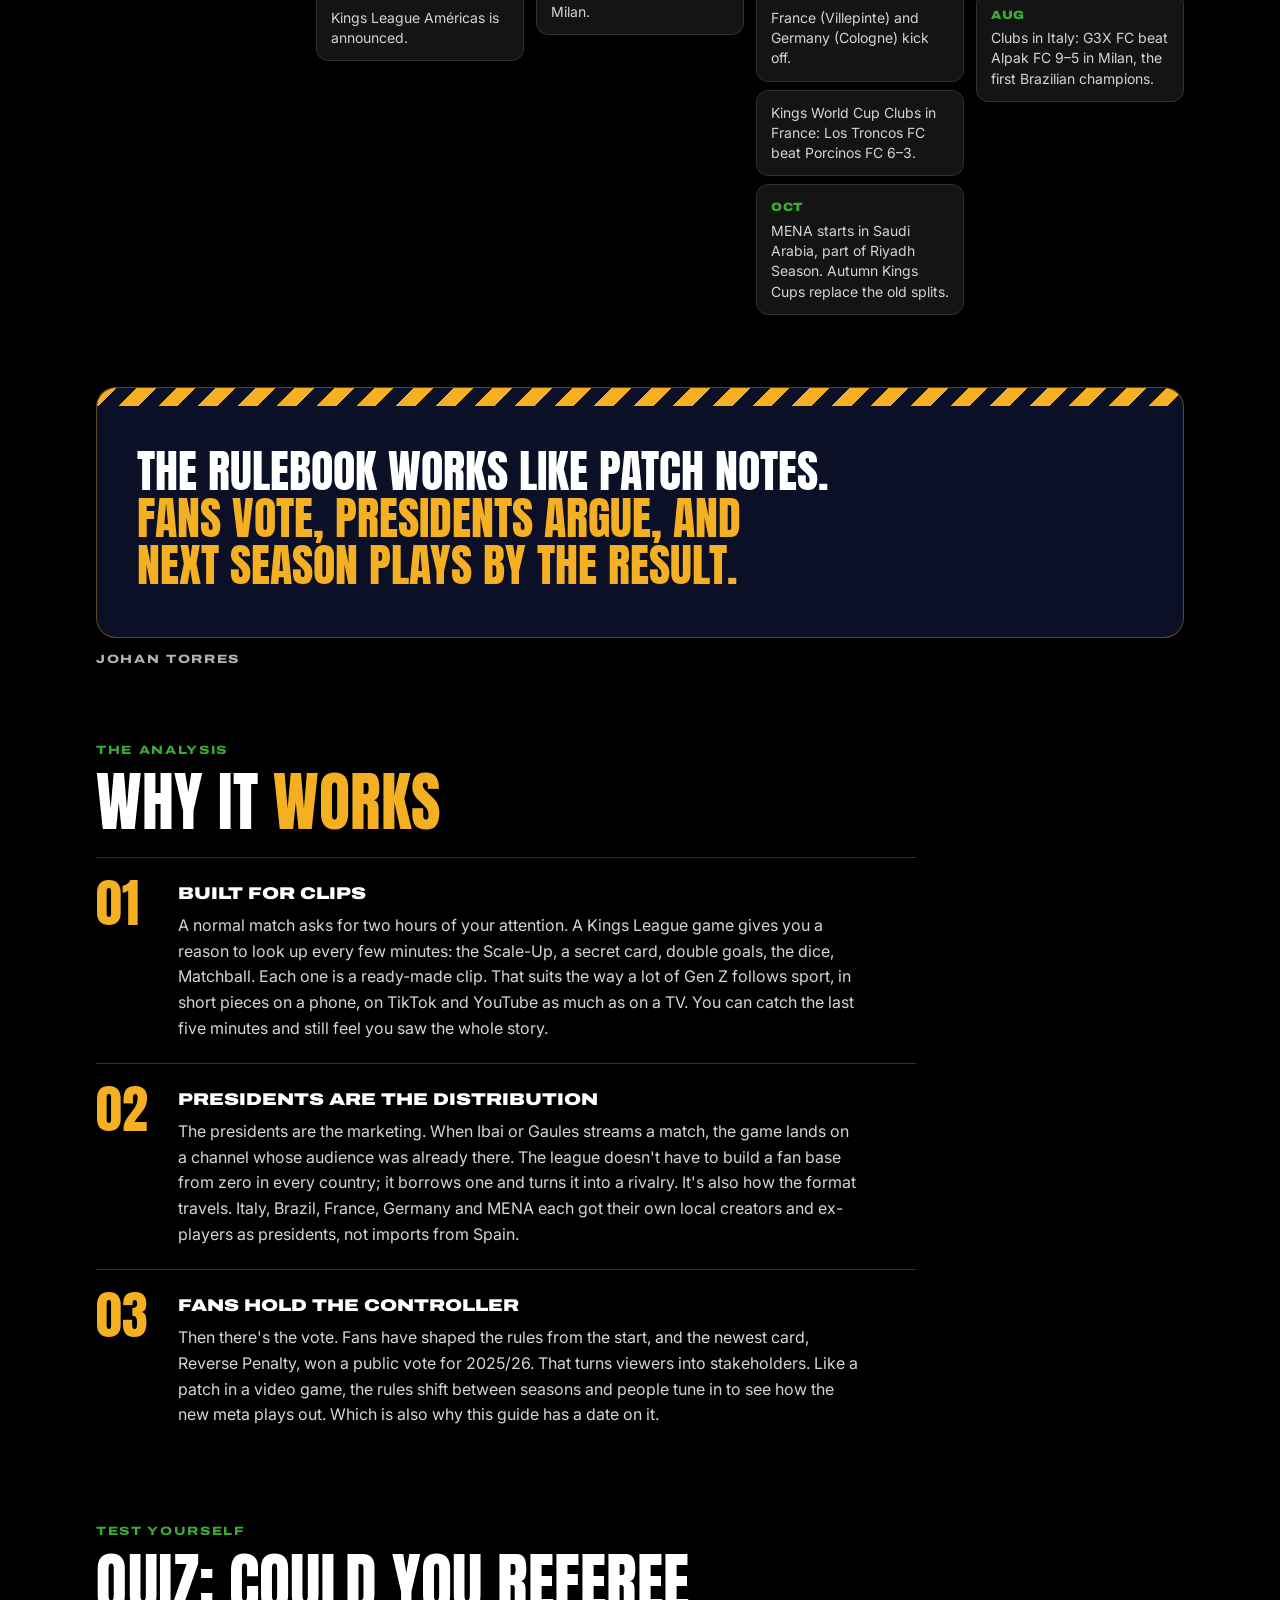
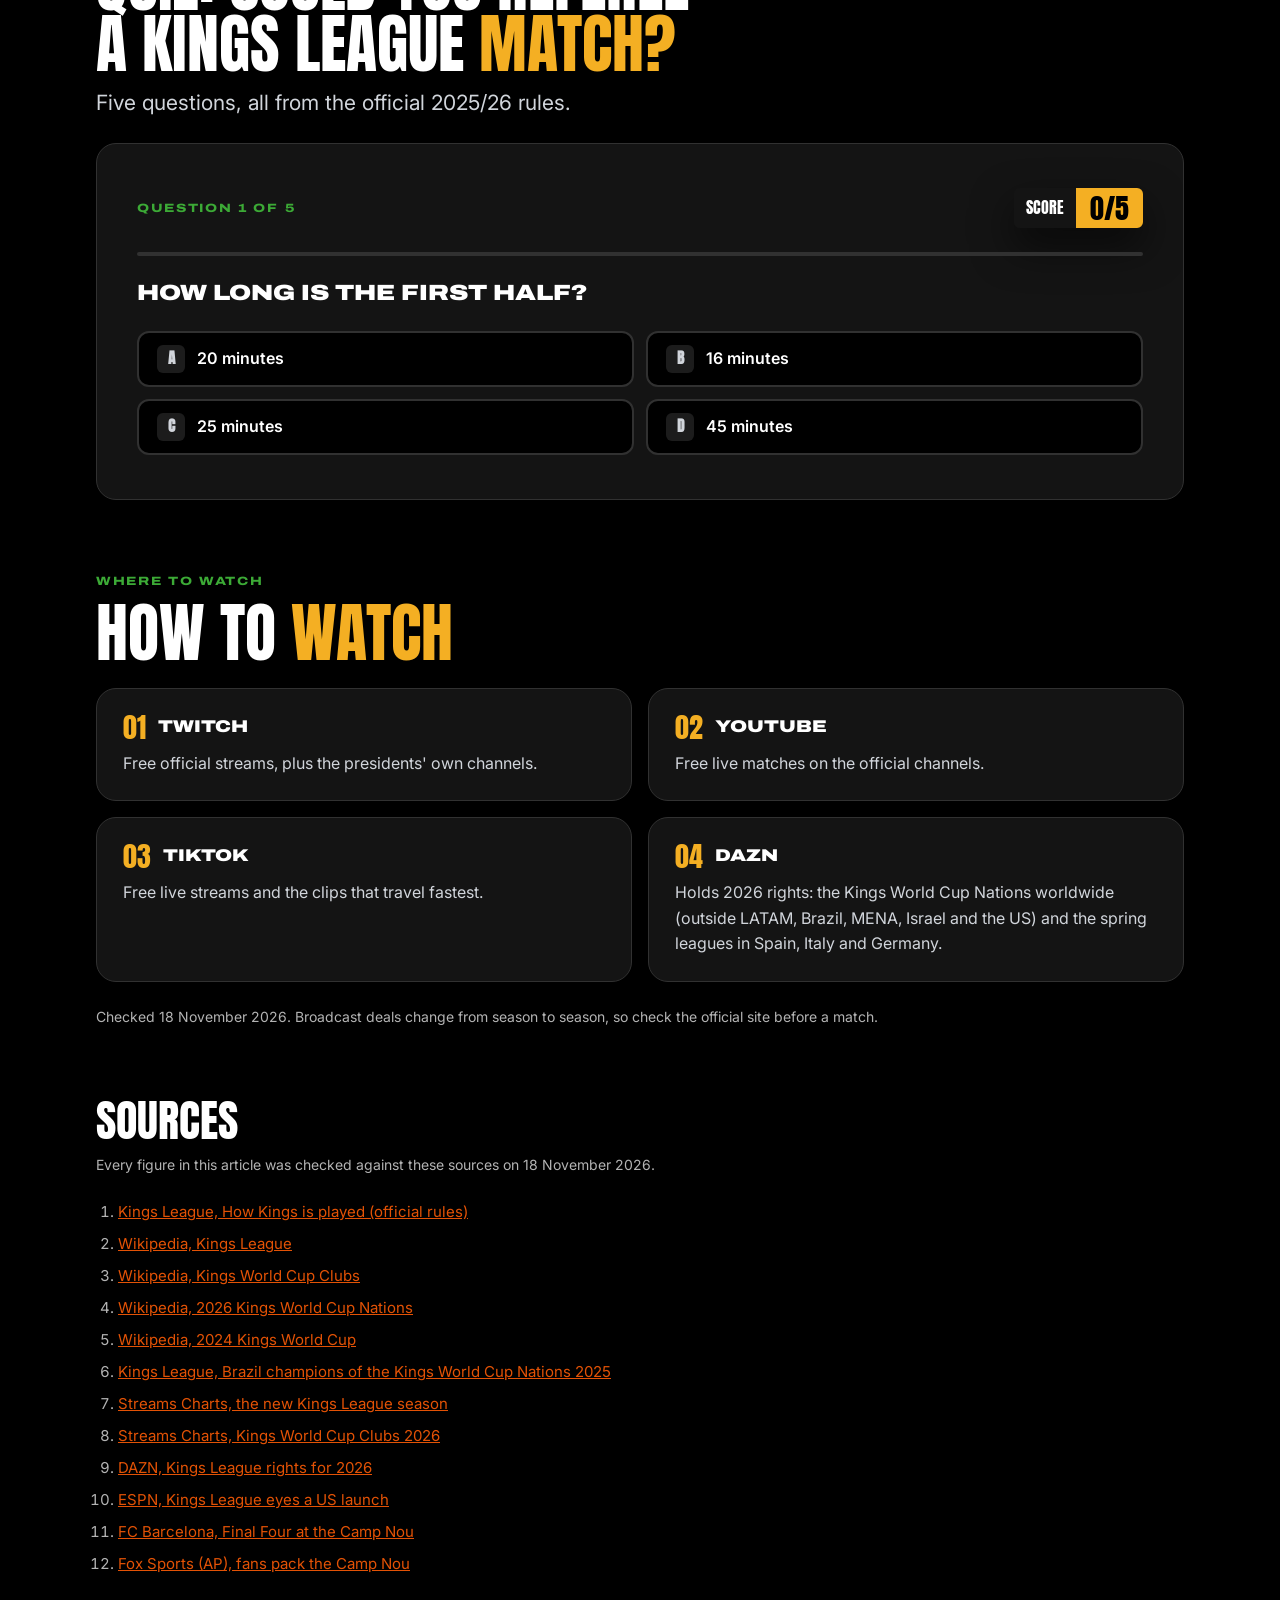
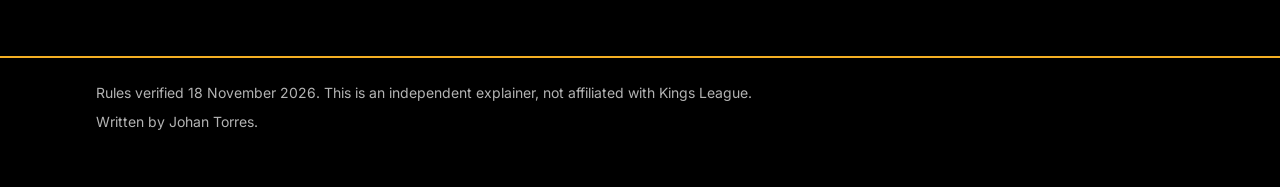
==== commit 60974af0: "Redesign pitches, dice and secret cards: CSS 3D stadium, physical die, premium cards Co-Authored-By:" ====
--- a/index.html
+++ b/index.html
@@ -27,6 +27,7 @@
   <link rel="stylesheet" href="design/components.css">
   <link rel="stylesheet" href="styles.css">
   <link rel="modulepreload" href="render.js">
+  <link rel="modulepreload" href="illustrations.js">
   <script type="module" src="main.js"></script>
 </head>
 <body>
@@ -70,24 +71,32 @@
           <p class="byline"><span class="byline-name">By Johan Torres</span><span class="byline-sep" aria-hidden="true">·</span><span class="byline-for">Writing test for Paradise Media</span></p>
           <p class="byline byline-sub"><span class="byline-date">Rules verified 18 Nov 2026</span></p>
         </div>
-        <div class="hero-art"><svg class="arena arena-hero" viewBox="0 0 320 200" role="img" aria-label="Illustration of a seven-a-side pitch with seven players on each team">
-    <defs><radialGradient id="ar1" cx="50%" cy="45%" r="70%"><stop offset="0" stop-color="#1A1550"/><stop offset="1" stop-color="#000"/></radialGradient></defs>
-    <rect width="320" height="200" rx="14" fill="url(#ar1)"/>
-    <g class="arena-lines">
-      <rect x="6" y="6" width="308" height="188" rx="8"/>
-      <line x1="160" y1="6" x2="160" y2="194"/>
-      <circle cx="160" cy="100" r="30"/>
-    </g>
-    <g class="arena-box">
-      <rect x="6" y="56" width="38.4" height="88"/>
-      <rect x="275.6" y="56" width="38.4" height="88"/>
-    </g>
-    <circle class="arena-spot" cx="160" cy="100" r="3"/>
-    <rect class="gk gk-a" x="14" y="93" width="14" height="14" rx="3"/>
-    <rect class="gk gk-b" x="292" y="93" width="14" height="14" rx="3"/>
-    <circle class="pl pl-a" style="--i:0" cx="62" cy="46" r="7.5"/><circle class="pl pl-a" style="--i:1" cx="62" cy="100" r="7.5"/><circle class="pl pl-a" style="--i:2" cx="62" cy="154" r="7.5"/><circle class="pl pl-a" style="--i:3" cx="110" cy="72" r="7.5"/><circle class="pl pl-a" style="--i:4" cx="110" cy="128" r="7.5"/><circle class="pl pl-a" style="--i:5" cx="142" cy="100" r="7.5"/>
-    <circle class="pl pl-b" style="--i:0" cx="258" cy="46" r="6.5"/><circle class="pl pl-b" style="--i:1" cx="258" cy="100" r="6.5"/><circle class="pl pl-b" style="--i:2" cx="258" cy="154" r="6.5"/><circle class="pl pl-b" style="--i:3" cx="210" cy="72" r="6.5"/><circle class="pl pl-b" style="--i:4" cx="210" cy="128" r="6.5"/><circle class="pl pl-b" style="--i:5" cx="178" cy="100" r="6.5"/>
-  </svg></div>
+        <div class="hero-art"><div class="stadium stadium--hero" role="img" aria-label="Illustration of a seven-a-side pitch with seven players on each team">
+    <div class="st-scene" aria-hidden="true">
+      <div class="st-floor">
+        <i class="st-stands"></i>
+        <span class="st-light st-light--l"><i class="st-pole"></i><i class="st-head"></i></span>
+        <span class="st-light st-light--r"><i class="st-pole"></i><i class="st-head"></i></span>
+        <span class="st-wall st-wall--far"><i class="ad"></i><i class="ad ad--stripe"></i><i class="ad"></i><i class="ad"></i><i class="ad ad--stripe"></i><i class="ad"></i><i class="ad"></i><i class="ad ad--stripe"></i></span>
+        <span class="st-screen"><b data-screen>7v7</b></span>
+        <span class="st-wall st-wall--left"><i class="ad"></i><i class="ad ad--stripe"></i><i class="ad"></i><i class="ad"></i></span>
+        <span class="st-wall st-wall--right"><i class="ad"></i><i class="ad ad--stripe"></i><i class="ad"></i><i class="ad"></i></span>
+        <span class="st-pitch"><svg class="st-lines" viewBox="0 0 189.2 100" preserveAspectRatio="none" aria-hidden="true" focusable="false">
+  <g fill="none" stroke="#fff" stroke-width=".75" stroke-opacity=".92">
+    <rect x="1.6" y="1.6" width="186" height="96.8"/>
+    <line x1="94.6" y1="1.6" x2="94.6" y2="98.4"/>
+    <circle cx="94.6" cy="50" r="13.5"/>
+    <path d="M1.6 25H12A25 25 0 0 1 12 75H1.6"/>
+    <path d="M187.6 25H177.2A25 25 0 0 0 177.2 75H187.6"/>
+    <path d="M1.6 5.6A4 4 0 0 0 5.6 1.6M183.6 1.6A4 4 0 0 0 187.6 5.6M1.6 94.4A4 4 0 0 1 5.6 98.4M183.6 98.4A4 4 0 0 1 187.6 94.4"/>
+  </g>
+  <g fill="#fff" fill-opacity=".92"><circle cx="94.6" cy="50" r=".9"/><circle cx="30" cy="50" r=".8"/><circle cx="159.2" cy="50" r=".8"/></g>
+</svg><span class="st-pl st-pl--a st-pl--gk" style="left:3.4%;top:50%;--i:0"><i class="pl-sh"></i><i class="pl-l1"></i><i class="pl-l2"></i><i class="pl-l3"></i><i class="pl-top"></i></span><span class="st-pl st-pl--b st-pl--gk" style="left:96.6%;top:50%;--i:0"><i class="pl-sh"></i><i class="pl-l1"></i><i class="pl-l2"></i><i class="pl-l3"></i><i class="pl-top"></i></span><span class="st-pl st-pl--a" style="left:13%;top:20%;--i:0"><i class="pl-sh"></i><i class="pl-l1"></i><i class="pl-l2"></i><i class="pl-l3"></i><i class="pl-top"></i></span><span class="st-pl st-pl--a" style="left:13%;top:50%;--i:1"><i class="pl-sh"></i><i class="pl-l1"></i><i class="pl-l2"></i><i class="pl-l3"></i><i class="pl-top"></i></span><span class="st-pl st-pl--a" style="left:13%;top:80%;--i:2"><i class="pl-sh"></i><i class="pl-l1"></i><i class="pl-l2"></i><i class="pl-l3"></i><i class="pl-top"></i></span><span class="st-pl st-pl--a" style="left:27%;top:33%;--i:3"><i class="pl-sh"></i><i class="pl-l1"></i><i class="pl-l2"></i><i class="pl-l3"></i><i class="pl-top"></i></span><span class="st-pl st-pl--a" style="left:27%;top:67%;--i:4"><i class="pl-sh"></i><i class="pl-l1"></i><i class="pl-l2"></i><i class="pl-l3"></i><i class="pl-top"></i></span><span class="st-pl st-pl--a" style="left:40%;top:50%;--i:5"><i class="pl-sh"></i><i class="pl-l1"></i><i class="pl-l2"></i><i class="pl-l3"></i><i class="pl-top"></i></span><span class="st-pl st-pl--b" style="left:87%;top:20%;--i:0"><i class="pl-sh"></i><i class="pl-l1"></i><i class="pl-l2"></i><i class="pl-l3"></i><i class="pl-top"></i></span><span class="st-pl st-pl--b" style="left:87%;top:50%;--i:1"><i class="pl-sh"></i><i class="pl-l1"></i><i class="pl-l2"></i><i class="pl-l3"></i><i class="pl-top"></i></span><span class="st-pl st-pl--b" style="left:87%;top:80%;--i:2"><i class="pl-sh"></i><i class="pl-l1"></i><i class="pl-l2"></i><i class="pl-l3"></i><i class="pl-top"></i></span><span class="st-pl st-pl--b" style="left:73%;top:33%;--i:3"><i class="pl-sh"></i><i class="pl-l1"></i><i class="pl-l2"></i><i class="pl-l3"></i><i class="pl-top"></i></span><span class="st-pl st-pl--b" style="left:73%;top:67%;--i:4"><i class="pl-sh"></i><i class="pl-l1"></i><i class="pl-l2"></i><i class="pl-l3"></i><i class="pl-top"></i></span><span class="st-pl st-pl--b" style="left:60%;top:50%;--i:5"><i class="pl-sh"></i><i class="pl-l1"></i><i class="pl-l2"></i><i class="pl-l3"></i><i class="pl-top"></i></span></span>
+        <span class="st-goal st-goal--l"><i class="g-back"></i><i class="g-top"></i><i class="g-side g-side--a"></i><i class="g-side g-side--b"></i><i class="g-frame"></i></span><span class="st-goal st-goal--r"><i class="g-back"></i><i class="g-top"></i><i class="g-side g-side--a"></i><i class="g-side g-side--b"></i><i class="g-frame"></i></span>
+        <span class="st-wall st-wall--near"><i class="ad"></i><i class="ad ad--stripe"></i><i class="ad"></i><i class="ad"></i><i class="ad ad--stripe"></i><i class="ad"></i><i class="ad"></i><i class="ad ad--stripe"></i></span>
+      </div>
+    </div>
+  </div></div>
       </div>
     </div>
   </section>
@@ -156,15 +165,50 @@
         <button type="button" class="kx-card" aria-pressed="false" aria-label="Goal x2 card, tap to flip">
           <span class="kx-card__inner">
             <span class="kx-card__face kx-card__front">
-              <span class="card-no">01/07</span>
-              <span class="kx-card__title">Goal x2</span>
-              <span class="kx-card__icon"><svg viewBox="0 0 64 64" width="34" height="34" aria-hidden="true" focusable="false"><text x="32" y="43" text-anchor="middle" font-family="Archivo, Arial Black, sans-serif" font-weight="900" font-size="28" fill="currentColor">x2</text></svg></span>
-              <span class="kx-card__hint">Tap to flip</span>
+              <span class="cf">
+                <span class="cf-top"><span class="card-no">01<em>/07</em></span><span class="cf-tag">Secret card</span></span>
+                <span class="cf-art"><svg class="card-art" viewBox="0 0 160 110" preserveAspectRatio="xMidYMid slice" aria-hidden="true" focusable="false"><defs>
+  <filter id="ca-x2-blur" x="-50%" y="-50%" width="200%" height="200%"><feGaussianBlur stdDeviation="2.2"/></filter>
+  <filter id="ca-x2-ds" x="-20%" y="-20%" width="140%" height="160%"><feDropShadow dx="0" dy="1.6" stdDeviation="1.4" flood-color="#000" flood-opacity=".85"/></filter>
+  <pattern id="ca-x2-net" width="3.2" height="3.2" patternUnits="userSpaceOnUse"><path d="M0 0L3.2 3.2M3.2 0L0 3.2" stroke="#fff" stroke-opacity=".42" stroke-width=".42"/></pattern>
+  <radialGradient id="ca-x2-ball" cx=".38" cy=".32" r=".75"><stop offset="0" stop-color="#fff"/><stop offset=".55" stop-color="#e3e3e3"/><stop offset="1" stop-color="#7d7d7d"/></radialGradient>
+  <linearGradient id="ca-x2-gold" x1="0" y1="0" x2="0" y2="1"><stop offset="0" stop-color="#FFD866"/><stop offset=".5" stop-color="#F4AF23"/><stop offset="1" stop-color="#B87C08"/></linearGradient>
+  <linearGradient id="ca-x2-post" x1="0" y1="0" x2="1" y2="0"><stop offset="0" stop-color="#d9d9d9"/><stop offset=".5" stop-color="#fff"/><stop offset="1" stop-color="#bdbdbd"/></linearGradient>
+  
+</defs>
+    
+  <linearGradient id="ca-x2-sky" x1="0" y1="0" x2="0" y2="1"><stop offset="0" stop-color="#121820"/><stop offset="1" stop-color="#060708"/></linearGradient>
+  <rect width="160" height="66" fill="url(#ca-x2-sky)"/>
+  <g filter="url(#ca-x2-blur)" fill="#fff6dc">
+    <circle cx="18" cy="9" r="3.2" opacity=".55"/><circle cx="28" cy="7" r="2.4" opacity=".4"/>
+    <circle cx="134" cy="8" r="3.4" opacity=".55"/><circle cx="144" cy="11" r="2.2" opacity=".35"/>
+    <circle cx="80" cy="4" r="2" fill="#ffd27a" opacity=".35"/>
+  </g>
+    <rect x="0" y="66.00" width="160" height="2.75" fill="#215a26"/><rect x="0" y="68.35" width="160" height="3.51" fill="#1b4d20"/><rect x="0" y="71.46" width="160" height="4.50" fill="#215a26"/><rect x="0" y="75.56" width="160" height="5.81" fill="#1b4d20"/><rect x="0" y="80.97" width="160" height="7.55" fill="#215a26"/><rect x="0" y="88.12" width="160" height="9.83" fill="#1b4d20"/><rect x="0" y="97.55" width="160" height="12.85" fill="#215a26"/>
+  <linearGradient id="ca-x2-haze" x1="0" y1="0" x2="0" y2="1"><stop offset="0" stop-color="#05140a" stop-opacity=".75"/><stop offset=".55" stop-color="#05140a" stop-opacity="0"/><stop offset="1" stop-color="#000" stop-opacity=".35"/></linearGradient>
+  <rect x="0" y="66" width="160" height="44" fill="url(#ca-x2-haze)"/>
+    
+  <polygon points="30,70 130,70 126,68.5 34,68.5" fill="#000" opacity=".35"/>
+  <rect x="40" y="29" width="80" height="35.5" fill="url(#ca-x2-net)"/>
+  <polygon points="30,22 130,22 120,29 40,29" fill="url(#ca-x2-net)"/>
+  <polygon points="30,22 40,29 40,64.5 30,70" fill="url(#ca-x2-net)"/>
+  <polygon points="130,22 120,29 120,64.5 130,70" fill="url(#ca-x2-net)"/>
+  <path d="M40 64.5V29H120V64.5" fill="none" stroke="#cfcfcf" stroke-opacity=".55" stroke-width=".9"/>
+  <rect x="28.8" y="20.8" width="2.4" height="49.2" fill="url(#ca-x2-post)"/>
+  <rect x="128.8" y="20.8" width="2.4" height="49.2" fill="url(#ca-x2-post)"/>
+  <rect x="28.8" y="20.8" width="102.4" height="2.4" fill="#f2f2f2"/>
+    <text x="80" y="101" text-anchor="middle" font-family="Anton, Impact, sans-serif" font-size="40" fill="url(#ca-x2-gold)" stroke="#000" stroke-width="1.2" paint-order="stroke" filter="url(#ca-x2-ds)" letter-spacing="1">X2</text></svg></span>
+                <span class="kx-card__title">Goal x2</span>
+                <span class="kx-card__hint">Tap to flip</span>
+              </span>
             </span>
             <span class="kx-card__face kx-card__back">
-              <strong>Goal x2</strong>
-              <p>Every goal your team scores counts double for the next four minutes.</p>
-              <span class="card-window">Play it 5'–17' or 23'–36'</span>
+              <span class="cb">
+                <span class="card-no">01<em>/07</em></span>
+                <strong>Goal x2</strong>
+                <span class="cb-body">Every goal your team scores counts double for the next four minutes.</span>
+                <span class="card-window">Play it 5'–17' or 23'–36'</span>
+              </span>
             </span>
           </span>
         </button>
@@ -172,15 +216,47 @@
         <button type="button" class="kx-card" aria-pressed="false" aria-label="Suspension card, tap to flip">
           <span class="kx-card__inner">
             <span class="kx-card__face kx-card__front">
-              <span class="card-no">02/07</span>
-              <span class="kx-card__title">Suspension</span>
-              <span class="kx-card__icon"><svg viewBox="0 0 64 64" width="34" height="34" aria-hidden="true" focusable="false"><circle cx="32" cy="35" r="19" fill="none" stroke="currentColor" stroke-width="4"/><path d="M32 23v12l8 5M25 9h14" fill="none" stroke="currentColor" stroke-width="4" stroke-linecap="round"/></svg></span>
-              <span class="kx-card__hint">Tap to flip</span>
+              <span class="cf">
+                <span class="cf-top"><span class="card-no">02<em>/07</em></span><span class="cf-tag">Secret card</span></span>
+                <span class="cf-art"><svg class="card-art" viewBox="0 0 160 110" preserveAspectRatio="xMidYMid slice" aria-hidden="true" focusable="false"><defs>
+  <filter id="ca-suspension-blur" x="-50%" y="-50%" width="200%" height="200%"><feGaussianBlur stdDeviation="2.2"/></filter>
+  <filter id="ca-suspension-ds" x="-20%" y="-20%" width="140%" height="160%"><feDropShadow dx="0" dy="1.6" stdDeviation="1.4" flood-color="#000" flood-opacity=".85"/></filter>
+  <pattern id="ca-suspension-net" width="3.2" height="3.2" patternUnits="userSpaceOnUse"><path d="M0 0L3.2 3.2M3.2 0L0 3.2" stroke="#fff" stroke-opacity=".42" stroke-width=".42"/></pattern>
+  <radialGradient id="ca-suspension-ball" cx=".38" cy=".32" r=".75"><stop offset="0" stop-color="#fff"/><stop offset=".55" stop-color="#e3e3e3"/><stop offset="1" stop-color="#7d7d7d"/></radialGradient>
+  <linearGradient id="ca-suspension-gold" x1="0" y1="0" x2="0" y2="1"><stop offset="0" stop-color="#FFD866"/><stop offset=".5" stop-color="#F4AF23"/><stop offset="1" stop-color="#B87C08"/></linearGradient>
+  <linearGradient id="ca-suspension-post" x1="0" y1="0" x2="1" y2="0"><stop offset="0" stop-color="#d9d9d9"/><stop offset=".5" stop-color="#fff"/><stop offset="1" stop-color="#bdbdbd"/></linearGradient>
+  
+</defs>
+    <radialGradient id="ca-suspension-spot" cx=".5" cy=".25" r=".8"><stop offset="0" stop-color="#2b2f36"/><stop offset=".6" stop-color="#0d0f12"/><stop offset="1" stop-color="#050505"/></radialGradient>
+    <rect width="160" height="110" fill="url(#ca-suspension-spot)"/>
+    <linearGradient id="ca-suspension-skin" x1="0" y1="0" x2="1" y2="1"><stop offset="0" stop-color="#d9a37b"/><stop offset=".6" stop-color="#b47a54"/><stop offset="1" stop-color="#7f5136"/></linearGradient>
+    <linearGradient id="ca-suspension-sleeve" x1="0" y1="0" x2="1" y2="0"><stop offset="0" stop-color="#2a2a2a"/><stop offset=".5" stop-color="#121212"/><stop offset="1" stop-color="#050505"/></linearGradient>
+    <path d="M100 112 L92 86 Q96 78 108 76 L128 80 L140 112 Z" fill="url(#ca-suspension-sleeve)"/>
+    <path d="M93 88 Q99 80 109 78 L111 83 Q101 85 96 92 Z" fill="#f2f2f2" opacity=".9"/>
+    <path d="M86 74 Q92 66 104 68 L110 80 Q100 84 94 90 Z" fill="url(#ca-suspension-skin)"/>
+    <g transform="rotate(-9 80 38)">
+      <rect x="61" y="8" width="38" height="54" rx="2.6" fill="url(#ca-suspension-gold)"/>
+      <polygon points="61,8 80,8 61,34" fill="#fff" opacity=".22"/>
+      <rect x="61" y="8" width="38" height="54" rx="2.6" fill="none" stroke="#000" stroke-opacity=".25" stroke-width=".6"/>
+    </g>
+    <rect x="66" y="52" width="38" height="25" rx="10" fill="url(#ca-suspension-skin)"/>
+    <g fill="#c48b63" stroke="#7a4c31" stroke-width=".6">
+      <rect x="68" y="54" width="8.4" height="16" rx="4.2"/><rect x="76.6" y="53" width="8.4" height="17" rx="4.2"/>
+      <rect x="85.2" y="53.6" width="8.4" height="16.4" rx="4.2"/><rect x="93.8" y="55" width="8" height="15" rx="4"/>
+    </g>
+    <path d="M64 60 Q62 50 70 47 Q76 46 78 52 L74 60 Z" fill="#d29a71" stroke="#7a4c31" stroke-width=".6"/>
+    <g fill="#fff" opacity=".18"><rect x="69" y="56" width="2" height="8" rx="1"/><rect x="77.6" y="55" width="2" height="8" rx="1"/><rect x="86.2" y="55.6" width="2" height="8" rx="1"/></g></svg></span>
+                <span class="kx-card__title">Suspension</span>
+                <span class="kx-card__hint">Tap to flip</span>
+              </span>
             </span>
             <span class="kx-card__face kx-card__back">
-              <strong>Suspension</strong>
-              <p>Pick a rival (any player except the keeper). They sit out for four minutes.</p>
-              <span class="card-window">Play it 5'–17' or 23'–36'</span>
+              <span class="cb">
+                <span class="card-no">02<em>/07</em></span>
+                <strong>Suspension</strong>
+                <span class="cb-body">Pick a rival (any player except the keeper). They sit out for four minutes.</span>
+                <span class="card-window">Play it 5'–17' or 23'–36'</span>
+              </span>
             </span>
           </span>
         </button>
@@ -188,15 +264,48 @@
         <button type="button" class="kx-card" aria-pressed="false" aria-label="Star Player card, tap to flip">
           <span class="kx-card__inner">
             <span class="kx-card__face kx-card__front">
-              <span class="card-no">03/07</span>
-              <span class="kx-card__title">Star Player</span>
-              <span class="kx-card__icon"><svg viewBox="0 0 64 64" width="34" height="34" aria-hidden="true" focusable="false"><path d="m32 7 7.5 15.5 17 2.3-12.4 11.9 3 16.8L32 45.3l-15.1 8.2 3-16.8L7.5 24.8l17-2.3Z" fill="none" stroke="currentColor" stroke-width="4" stroke-linejoin="round"/></svg></span>
-              <span class="kx-card__hint">Tap to flip</span>
+              <span class="cf">
+                <span class="cf-top"><span class="card-no">03<em>/07</em></span><span class="cf-tag">Secret card</span></span>
+                <span class="cf-art"><svg class="card-art" viewBox="0 0 160 110" preserveAspectRatio="xMidYMid slice" aria-hidden="true" focusable="false"><defs>
+  <filter id="ca-star-blur" x="-50%" y="-50%" width="200%" height="200%"><feGaussianBlur stdDeviation="2.2"/></filter>
+  <filter id="ca-star-ds" x="-20%" y="-20%" width="140%" height="160%"><feDropShadow dx="0" dy="1.6" stdDeviation="1.4" flood-color="#000" flood-opacity=".85"/></filter>
+  <pattern id="ca-star-net" width="3.2" height="3.2" patternUnits="userSpaceOnUse"><path d="M0 0L3.2 3.2M3.2 0L0 3.2" stroke="#fff" stroke-opacity=".42" stroke-width=".42"/></pattern>
+  <radialGradient id="ca-star-ball" cx=".38" cy=".32" r=".75"><stop offset="0" stop-color="#fff"/><stop offset=".55" stop-color="#e3e3e3"/><stop offset="1" stop-color="#7d7d7d"/></radialGradient>
+  <linearGradient id="ca-star-gold" x1="0" y1="0" x2="0" y2="1"><stop offset="0" stop-color="#FFD866"/><stop offset=".5" stop-color="#F4AF23"/><stop offset="1" stop-color="#B87C08"/></linearGradient>
+  <linearGradient id="ca-star-post" x1="0" y1="0" x2="1" y2="0"><stop offset="0" stop-color="#d9d9d9"/><stop offset=".5" stop-color="#fff"/><stop offset="1" stop-color="#bdbdbd"/></linearGradient>
+  
+</defs>
+    
+  <linearGradient id="ca-star-sky" x1="0" y1="0" x2="0" y2="1"><stop offset="0" stop-color="#121820"/><stop offset="1" stop-color="#060708"/></linearGradient>
+  <rect width="160" height="110" fill="url(#ca-star-sky)"/>
+  <g filter="url(#ca-star-blur)" fill="#fff6dc">
+    <circle cx="18" cy="9" r="3.2" opacity=".55"/><circle cx="28" cy="7" r="2.4" opacity=".4"/>
+    <circle cx="134" cy="8" r="3.4" opacity=".55"/><circle cx="144" cy="11" r="2.2" opacity=".35"/>
+    <circle cx="80" cy="4" r="2" fill="#ffd27a" opacity=".35"/>
+  </g>
+    <linearGradient id="ca-star-cyl" x1="0" y1="0" x2="0" y2="1"><stop offset="0" stop-color="#3a3a3a"/><stop offset=".35" stop-color="#1f1f1f"/><stop offset=".8" stop-color="#0b0b0b"/><stop offset="1" stop-color="#030303"/></linearGradient>
+    <linearGradient id="ca-star-band" x1="0" y1="0" x2="0" y2="1"><stop offset="0" stop-color="#FFE08A"/><stop offset=".3" stop-color="#F4AF23"/><stop offset=".85" stop-color="#9c6806"/><stop offset="1" stop-color="#6e4904"/></linearGradient>
+    <g transform="rotate(-12 80 58)">
+      <rect x="-20" y="34" width="200" height="46" fill="url(#ca-star-cyl)"/>
+      <rect x="-20" y="36" width="200" height="1.2" fill="#fff" opacity=".12"/>
+      <rect x="132" y="34" width="5" height="46" fill="#F4AF23" opacity=".9"/>
+      <rect x="139" y="34" width="2" height="46" fill="#fff" opacity=".7"/>
+      <rect x="58" y="30" width="40" height="54" rx="5" fill="url(#ca-star-band)" filter="url(#ca-star-ds)"/>
+      <path d="M58 35H98M58 79H98" stroke="#6e4904" stroke-width=".8" stroke-dasharray="1.6 1.4"/>
+      <path d="m78 42 3.6 7.6 8.3 1.1-6 5.8 1.5 8.2L78 60.8l-7.4 3.9 1.5-8.2-6-5.8 8.3-1.1z" fill="#0b0b0b"/>
+      <path d="m78 42 3.6 7.6 8.3 1.1-6 5.8 1.5 8.2L78 60.8l-7.4 3.9 1.5-8.2-6-5.8 8.3-1.1z" fill="none" stroke="#FFE08A" stroke-opacity=".5" stroke-width=".6"/>
+    </g></svg></span>
+                <span class="kx-card__title">Star Player</span>
+                <span class="kx-card__hint">Tap to flip</span>
+              </span>
             </span>
             <span class="kx-card__face kx-card__back">
-              <strong>Star Player</strong>
-              <p>Choose one player. Their first goal counts double. They wear an armband so everyone knows who it is.</p>
-              <span class="card-window">Play it 5'–17' or 23'–36'</span>
+              <span class="cb">
+                <span class="card-no">03<em>/07</em></span>
+                <strong>Star Player</strong>
+                <span class="cb-body">Choose one player. Their first goal counts double. They wear an armband so everyone knows who it is.</span>
+                <span class="card-window">Play it 5'–17' or 23'–36'</span>
+              </span>
             </span>
           </span>
         </button>
@@ -204,15 +313,59 @@
         <button type="button" class="kx-card" aria-pressed="false" aria-label="Shootout card, tap to flip">
           <span class="kx-card__inner">
             <span class="kx-card__face kx-card__front">
-              <span class="card-no">04/07</span>
-              <span class="kx-card__title">Shootout</span>
-              <span class="kx-card__icon"><svg viewBox="0 0 64 64" width="34" height="34" aria-hidden="true" focusable="false"><circle cx="16" cy="40" r="9" fill="none" stroke="currentColor" stroke-width="4"/><path d="M30 40h24m-8-8 8 8-8 8" fill="none" stroke="currentColor" stroke-width="4" stroke-linecap="round" stroke-linejoin="round"/><text x="42" y="22" text-anchor="middle" font-family="Archivo, Arial Black, sans-serif" font-weight="900" font-size="14" fill="currentColor">5s</text></svg></span>
-              <span class="kx-card__hint">Tap to flip</span>
+              <span class="cf">
+                <span class="cf-top"><span class="card-no">04<em>/07</em></span><span class="cf-tag">Secret card</span></span>
+                <span class="cf-art"><svg class="card-art" viewBox="0 0 160 110" preserveAspectRatio="xMidYMid slice" aria-hidden="true" focusable="false"><defs>
+  <filter id="ca-shootout-blur" x="-50%" y="-50%" width="200%" height="200%"><feGaussianBlur stdDeviation="2.2"/></filter>
+  <filter id="ca-shootout-ds" x="-20%" y="-20%" width="140%" height="160%"><feDropShadow dx="0" dy="1.6" stdDeviation="1.4" flood-color="#000" flood-opacity=".85"/></filter>
+  <pattern id="ca-shootout-net" width="3.2" height="3.2" patternUnits="userSpaceOnUse"><path d="M0 0L3.2 3.2M3.2 0L0 3.2" stroke="#fff" stroke-opacity=".42" stroke-width=".42"/></pattern>
+  <radialGradient id="ca-shootout-ball" cx=".38" cy=".32" r=".75"><stop offset="0" stop-color="#fff"/><stop offset=".55" stop-color="#e3e3e3"/><stop offset="1" stop-color="#7d7d7d"/></radialGradient>
+  <linearGradient id="ca-shootout-gold" x1="0" y1="0" x2="0" y2="1"><stop offset="0" stop-color="#FFD866"/><stop offset=".5" stop-color="#F4AF23"/><stop offset="1" stop-color="#B87C08"/></linearGradient>
+  <linearGradient id="ca-shootout-post" x1="0" y1="0" x2="1" y2="0"><stop offset="0" stop-color="#d9d9d9"/><stop offset=".5" stop-color="#fff"/><stop offset="1" stop-color="#bdbdbd"/></linearGradient>
+  
+</defs>
+    
+  <linearGradient id="ca-shootout-sky" x1="0" y1="0" x2="0" y2="1"><stop offset="0" stop-color="#121820"/><stop offset="1" stop-color="#060708"/></linearGradient>
+  <rect width="160" height="44" fill="url(#ca-shootout-sky)"/>
+  <g filter="url(#ca-shootout-blur)" fill="#fff6dc">
+    <circle cx="18" cy="9" r="3.2" opacity=".55"/><circle cx="28" cy="7" r="2.4" opacity=".4"/>
+    <circle cx="134" cy="8" r="3.4" opacity=".55"/><circle cx="144" cy="11" r="2.2" opacity=".35"/>
+    <circle cx="80" cy="4" r="2" fill="#ffd27a" opacity=".35"/>
+  </g>
+    <rect x="0" y="44.00" width="160" height="2.97" fill="#215a26"/><rect x="0" y="46.57" width="160" height="3.79" fill="#1b4d20"/><rect x="0" y="49.96" width="160" height="4.88" fill="#215a26"/><rect x="0" y="54.44" width="160" height="6.31" fill="#1b4d20"/><rect x="0" y="60.35" width="160" height="8.20" fill="#215a26"/><rect x="0" y="68.16" width="160" height="10.70" fill="#1b4d20"/><rect x="0" y="78.46" width="160" height="14.00" fill="#215a26"/><rect x="0" y="92.05" width="160" height="18.35" fill="#1b4d20"/>
+  <linearGradient id="ca-shootout-haze" x1="0" y1="0" x2="0" y2="1"><stop offset="0" stop-color="#05140a" stop-opacity=".75"/><stop offset=".55" stop-color="#05140a" stop-opacity="0"/><stop offset="1" stop-color="#000" stop-opacity=".35"/></linearGradient>
+  <rect x="0" y="44" width="160" height="66" fill="url(#ca-shootout-haze)"/>
+    
+  <polygon points="62,46 98,46 101,48.35 59,48.35" fill="#000" opacity=".35"/>
+  <rect x="65" y="33.1" width="30" height="11.25" fill="url(#ca-shootout-net)"/>
+  <polygon points="62,31 98,31 95,33.1 65,33.1" fill="url(#ca-shootout-net)"/>
+  <polygon points="62,31 65,33.1 65,44.35 62,46" fill="url(#ca-shootout-net)"/>
+  <polygon points="98,31 95,33.1 95,44.35 98,46" fill="url(#ca-shootout-net)"/>
+  <path d="M65 44.35V33.1H95V44.35" fill="none" stroke="#cfcfcf" stroke-opacity=".55" stroke-width=".9"/>
+  <rect x="60.8" y="29.8" width="2.4" height="16.2" fill="url(#ca-shootout-post)"/>
+  <rect x="96.8" y="29.8" width="2.4" height="16.2" fill="url(#ca-shootout-post)"/>
+  <rect x="60.8" y="29.8" width="38.4" height="2.4" fill="#f2f2f2"/>
+    <ellipse cx="80" cy="93" rx="64" ry="13" fill="none" stroke="#fff" stroke-opacity=".8" stroke-width="1.1"/>
+    <path d="M0 93H160" stroke="#fff" stroke-opacity=".8" stroke-width="1.1"/>
+    
+  <ellipse cx="80" cy="93.8" rx="14.25" ry="3.6" fill="#000" opacity=".55" filter="url(#ca-shootout-blur)"/>
+  <circle cx="80" cy="80" r="15" fill="url(#ca-shootout-ball)"/>
+  <path d="M80 75.2 l4.5 3.3 l-1.65 5.4 h-5.7 l-1.65 -5.4 z" fill="#1a1a1a"/>
+  <path d="M65.3 78.5 l5.1 0.75 l1.2 5.1 l-4.5 3.6 A15 15 0 0 1 65.3 78.5 z" fill="#1a1a1a" opacity=".85"/>
+  <path d="M94.7 78.5 l-5.1 0.75 l-1.2 5.1 l4.5 3.6 A15 15 0 0 0 94.7 78.5 z" fill="#1a1a1a" opacity=".85"/>
+  <path d="M74.9 65.9 l1.5 4.8 h7.2 l1.5 -4.8 A15 15 0 0 0 74.9 65.9 z" fill="#1a1a1a" opacity=".8"/>
+  <ellipse cx="74.75" cy="73.7" rx="4.2" ry="2.4" fill="#fff" opacity=".55" transform="rotate(-30 74.75 73.7)"/></svg></span>
+                <span class="kx-card__title">Shootout</span>
+                <span class="kx-card__hint">Tap to flip</span>
+              </span>
             </span>
             <span class="kx-card__face kx-card__back">
-              <strong>Shootout</strong>
-              <p>Ball on the centre spot. One of your players gets five seconds to beat the keeper one on one.</p>
-              <span class="card-window">Play it 5'–17' or 23'–36'</span>
+              <span class="cb">
+                <span class="card-no">04<em>/07</em></span>
+                <strong>Shootout</strong>
+                <span class="cb-body">Ball on the centre spot. One of your players gets five seconds to beat the keeper one on one.</span>
+                <span class="card-window">Play it 5'–17' or 23'–36'</span>
+              </span>
             </span>
           </span>
         </button>
@@ -220,15 +373,39 @@
         <button type="button" class="kx-card" aria-pressed="false" aria-label="Joker card, tap to flip">
           <span class="kx-card__inner">
             <span class="kx-card__face kx-card__front">
-              <span class="card-no">05/07</span>
-              <span class="kx-card__title">Joker</span>
-              <span class="kx-card__icon"><svg viewBox="0 0 64 64" width="34" height="34" aria-hidden="true" focusable="false"><rect x="12" y="8" width="26" height="36" rx="4" fill="none" stroke="currentColor" stroke-width="4"/><rect x="26" y="20" width="26" height="36" rx="4" fill="#1C1C1C" stroke="currentColor" stroke-width="4"/><text x="39" y="45" text-anchor="middle" font-family="Archivo, Arial Black, sans-serif" font-weight="900" font-size="18" fill="currentColor">?</text></svg></span>
-              <span class="kx-card__hint">Tap to flip</span>
+              <span class="cf">
+                <span class="cf-top"><span class="card-no">05<em>/07</em></span><span class="cf-tag">Secret card</span></span>
+                <span class="cf-art"><svg class="card-art" viewBox="0 0 160 110" preserveAspectRatio="xMidYMid slice" aria-hidden="true" focusable="false"><defs>
+  <filter id="ca-joker-blur" x="-50%" y="-50%" width="200%" height="200%"><feGaussianBlur stdDeviation="2.2"/></filter>
+  <filter id="ca-joker-ds" x="-20%" y="-20%" width="140%" height="160%"><feDropShadow dx="0" dy="1.6" stdDeviation="1.4" flood-color="#000" flood-opacity=".85"/></filter>
+  <pattern id="ca-joker-net" width="3.2" height="3.2" patternUnits="userSpaceOnUse"><path d="M0 0L3.2 3.2M3.2 0L0 3.2" stroke="#fff" stroke-opacity=".42" stroke-width=".42"/></pattern>
+  <radialGradient id="ca-joker-ball" cx=".38" cy=".32" r=".75"><stop offset="0" stop-color="#fff"/><stop offset=".55" stop-color="#e3e3e3"/><stop offset="1" stop-color="#7d7d7d"/></radialGradient>
+  <linearGradient id="ca-joker-gold" x1="0" y1="0" x2="0" y2="1"><stop offset="0" stop-color="#FFD866"/><stop offset=".5" stop-color="#F4AF23"/><stop offset="1" stop-color="#B87C08"/></linearGradient>
+  <linearGradient id="ca-joker-post" x1="0" y1="0" x2="1" y2="0"><stop offset="0" stop-color="#d9d9d9"/><stop offset=".5" stop-color="#fff"/><stop offset="1" stop-color="#bdbdbd"/></linearGradient>
+  
+</defs>
+    <radialGradient id="ca-joker-bg" cx=".5" cy=".5" r=".7"><stop offset="0" stop-color="#2a2414"/><stop offset=".55" stop-color="#0e0e0e"/><stop offset="1" stop-color="#050505"/></radialGradient>
+    <linearGradient id="ca-joker-metal" x1="0" y1="0" x2="1" y2="1"><stop offset="0" stop-color="#9a9a9a"/><stop offset=".45" stop-color="#3a3a3a"/><stop offset=".6" stop-color="#d4d4d4"/><stop offset="1" stop-color="#4a4a4a"/></linearGradient>
+    <rect width="160" height="110" fill="url(#ca-joker-bg)"/>
+    <g filter="url(#ca-joker-ds)">
+      <rect x="50" y="22" width="44" height="64" rx="4" fill="#161616" stroke="url(#ca-joker-metal)" stroke-width="1" transform="rotate(-16 72 54)"/>
+      <rect x="66" y="22" width="44" height="64" rx="4" fill="#161616" stroke="url(#ca-joker-metal)" stroke-width="1" transform="rotate(13 88 54)"/>
+      <rect x="57" y="16" width="46" height="70" rx="4" fill="#0a0a0a" stroke="url(#ca-joker-metal)" stroke-width="1.2"/>
+    </g>
+    <rect x="60.5" y="19.5" width="39" height="63" rx="2.5" fill="none" stroke="#F4AF23" stroke-opacity=".7" stroke-width=".6"/>
+    <path d="M80 34 Q82.5 48.5 96 51 Q82.5 53.5 80 68 Q77.5 53.5 64 51 Q77.5 48.5 80 34Z" fill="url(#ca-joker-gold)"/>
+    <path d="M65 24 q.8 3.6 3.8 4 q-3 .4-3.8 4 q-.8-3.6-3.8-4 q3-.4 3.8-4z M95 70 q.8 3.6 3.8 4 q-3 .4-3.8 4 q-.8-3.6-3.8-4 q3-.4 3.8-4z" fill="#F4AF23" opacity=".85"/></svg></span>
+                <span class="kx-card__title">Joker</span>
+                <span class="kx-card__hint">Tap to flip</span>
+              </span>
             </span>
             <span class="kx-card__face kx-card__back">
-              <strong>Joker</strong>
-              <p>Play it as any of the other cards, or steal the card your rival is holding.</p>
-              <span class="card-window">Play it 5'–17' or 23'–36'</span>
+              <span class="cb">
+                <span class="card-no">05<em>/07</em></span>
+                <strong>Joker</strong>
+                <span class="cb-body">Play it as any of the other cards, or steal the card your rival is holding.</span>
+                <span class="card-window">Play it 5'–17' or 23'–36'</span>
+              </span>
             </span>
           </span>
         </button>
@@ -236,15 +413,51 @@
         <button type="button" class="kx-card" aria-pressed="false" aria-label="Reverse Penalty card, tap to flip">
           <span class="kx-card__inner">
             <span class="kx-card__face kx-card__front">
-              <span class="card-no">06/07</span>
-              <span class="kx-card__title">Reverse Penalty</span>
-              <span class="kx-card__icon"><svg viewBox="0 0 64 64" width="34" height="34" aria-hidden="true" focusable="false"><path d="M50 27a19 19 0 0 0-33-9M14 37a19 19 0 0 0 33 9" fill="none" stroke="currentColor" stroke-width="4" stroke-linecap="round"/><path d="m15 9 1 9 9-1M49 55l-1-9-9 1" fill="none" stroke="currentColor" stroke-width="4" stroke-linecap="round" stroke-linejoin="round"/></svg></span>
-              <span class="kx-card__hint">Tap to flip</span>
+              <span class="cf">
+                <span class="cf-top"><span class="card-no">06<em>/07</em></span><span class="cf-tag">Secret card</span></span>
+                <span class="cf-art"><svg class="card-art" viewBox="0 0 160 110" preserveAspectRatio="xMidYMid slice" aria-hidden="true" focusable="false"><defs>
+  <filter id="ca-reverse-blur" x="-50%" y="-50%" width="200%" height="200%"><feGaussianBlur stdDeviation="2.2"/></filter>
+  <filter id="ca-reverse-ds" x="-20%" y="-20%" width="140%" height="160%"><feDropShadow dx="0" dy="1.6" stdDeviation="1.4" flood-color="#000" flood-opacity=".85"/></filter>
+  <pattern id="ca-reverse-net" width="3.2" height="3.2" patternUnits="userSpaceOnUse"><path d="M0 0L3.2 3.2M3.2 0L0 3.2" stroke="#fff" stroke-opacity=".42" stroke-width=".42"/></pattern>
+  <radialGradient id="ca-reverse-ball" cx=".38" cy=".32" r=".75"><stop offset="0" stop-color="#fff"/><stop offset=".55" stop-color="#e3e3e3"/><stop offset="1" stop-color="#7d7d7d"/></radialGradient>
+  <linearGradient id="ca-reverse-gold" x1="0" y1="0" x2="0" y2="1"><stop offset="0" stop-color="#FFD866"/><stop offset=".5" stop-color="#F4AF23"/><stop offset="1" stop-color="#B87C08"/></linearGradient>
+  <linearGradient id="ca-reverse-post" x1="0" y1="0" x2="1" y2="0"><stop offset="0" stop-color="#d9d9d9"/><stop offset=".5" stop-color="#fff"/><stop offset="1" stop-color="#bdbdbd"/></linearGradient>
+  
+</defs>
+    <rect x="0" y="0.00" width="160" height="8.61" fill="#215a26"/><rect x="0" y="8.21" width="160" height="11.23" fill="#1b4d20"/><rect x="0" y="19.04" width="160" height="14.70" fill="#215a26"/><rect x="0" y="33.33" width="160" height="19.27" fill="#1b4d20"/><rect x="0" y="52.21" width="160" height="25.31" fill="#215a26"/><rect x="0" y="77.12" width="160" height="33.28" fill="#1b4d20"/>
+  <linearGradient id="ca-reverse-haze" x1="0" y1="0" x2="0" y2="1"><stop offset="0" stop-color="#05140a" stop-opacity=".75"/><stop offset=".55" stop-color="#05140a" stop-opacity="0"/><stop offset="1" stop-color="#000" stop-opacity=".35"/></linearGradient>
+  <rect x="0" y="0" width="160" height="110" fill="url(#ca-reverse-haze)"/>
+    <rect width="160" height="110" fill="#000" opacity=".35"/>
+    <path d="M14 0V34H146V0" fill="none" stroke="#fff" stroke-opacity=".55" stroke-width="1.1"/>
+    <path d="M52 34A30 18 0 0 0 108 34" fill="none" stroke="#fff" stroke-opacity=".45" stroke-width="1.1"/>
+    <ellipse cx="80" cy="74" rx="2.4" ry="1.3" fill="#fff" opacity=".85"/>
+    
+  <ellipse cx="80" cy="73.36" rx="7.6" ry="1.92" fill="#000" opacity=".55" filter="url(#ca-reverse-blur)"/>
+  <circle cx="80" cy="66" r="8" fill="url(#ca-reverse-ball)"/>
+  <path d="M80 63.44 l2.4 1.76 l-0.88 2.88 h-3.04 l-0.88 -2.88 z" fill="#1a1a1a"/>
+  <path d="M72.16 65.2 l2.72 0.4 l0.64 2.72 l-2.4 1.92 A8 8 0 0 1 72.16 65.2 z" fill="#1a1a1a" opacity=".85"/>
+  <path d="M87.84 65.2 l-2.72 0.4 l-0.64 2.72 l2.4 1.92 A8 8 0 0 0 87.84 65.2 z" fill="#1a1a1a" opacity=".85"/>
+  <path d="M77.28 58.48 l0.8 2.56 h3.84 l0.8 -2.56 A8 8 0 0 0 77.28 58.48 z" fill="#1a1a1a" opacity=".8"/>
+  <ellipse cx="77.2" cy="62.64" rx="2.24" ry="1.28" fill="#fff" opacity=".55" transform="rotate(-30 77.2 62.64)"/>
+    <g fill="none" stroke-linecap="round">
+      <path d="M50 64A31 31 0 0 1 104 44" stroke="#000" stroke-opacity=".6" stroke-width="8"/>
+      <path d="M110 70A31 31 0 0 1 56 90" stroke="#000" stroke-opacity=".6" stroke-width="8"/>
+      <path d="M50 64A31 31 0 0 1 104 44" stroke="url(#ca-reverse-gold)" stroke-width="5"/>
+      <path d="M110 70A31 31 0 0 1 56 90" stroke="url(#ca-reverse-gold)" stroke-width="5"/>
+    </g>
+    <path d="M100 35 L114 44 L99 52 Z" fill="#F4AF23" stroke="#000" stroke-opacity=".5" stroke-width=".8"/>
+    <path d="M60 99 L46 90 L61 82 Z" fill="#F4AF23" stroke="#000" stroke-opacity=".5" stroke-width=".8"/></svg></span>
+                <span class="kx-card__title">Reverse Penalty</span>
+                <span class="kx-card__hint">Tap to flip</span>
+              </span>
             </span>
             <span class="kx-card__face kx-card__back">
-              <strong>Reverse Penalty</strong>
-              <p>Fans voted it in for 2025/26. You pick a rival to take a penalty. If they score, it doesn't count. If they miss, the goal is yours.</p>
-              <span class="card-window">Play it 5'–17' or 23'–36'</span>
+              <span class="cb">
+                <span class="card-no">06<em>/07</em></span>
+                <strong>Reverse Penalty</strong>
+                <span class="cb-body">Fans voted it in for 2025/26. You pick a rival to take a penalty. If they score, it doesn't count. If they miss, the goal is yours.</span>
+                <span class="card-window">Play it 5'–17' or 23'–36'</span>
+              </span>
             </span>
           </span>
         </button>
@@ -252,15 +465,59 @@
         <button type="button" class="kx-card" aria-pressed="false" aria-label="Penalty card, tap to flip">
           <span class="kx-card__inner">
             <span class="kx-card__face kx-card__front">
-              <span class="card-no">07/07</span>
-              <span class="kx-card__title">Penalty</span>
-              <span class="kx-card__icon"><svg viewBox="0 0 64 64" width="34" height="34" aria-hidden="true" focusable="false"><path d="M6 44V14h52v30" fill="none" stroke="currentColor" stroke-width="4" stroke-linejoin="round"/><path d="M6 24h52M6 34h52M19 14v30M32 14v30M45 14v30" stroke="currentColor" stroke-opacity=".35" stroke-width="2"/><circle cx="32" cy="55" r="5" fill="currentColor"/></svg></span>
-              <span class="kx-card__hint">Tap to flip</span>
+              <span class="cf">
+                <span class="cf-top"><span class="card-no">07<em>/07</em></span><span class="cf-tag">Secret card</span></span>
+                <span class="cf-art"><svg class="card-art" viewBox="0 0 160 110" preserveAspectRatio="xMidYMid slice" aria-hidden="true" focusable="false"><defs>
+  <filter id="ca-penalty-blur" x="-50%" y="-50%" width="200%" height="200%"><feGaussianBlur stdDeviation="2.2"/></filter>
+  <filter id="ca-penalty-ds" x="-20%" y="-20%" width="140%" height="160%"><feDropShadow dx="0" dy="1.6" stdDeviation="1.4" flood-color="#000" flood-opacity=".85"/></filter>
+  <pattern id="ca-penalty-net" width="3.2" height="3.2" patternUnits="userSpaceOnUse"><path d="M0 0L3.2 3.2M3.2 0L0 3.2" stroke="#fff" stroke-opacity=".42" stroke-width=".42"/></pattern>
+  <radialGradient id="ca-penalty-ball" cx=".38" cy=".32" r=".75"><stop offset="0" stop-color="#fff"/><stop offset=".55" stop-color="#e3e3e3"/><stop offset="1" stop-color="#7d7d7d"/></radialGradient>
+  <linearGradient id="ca-penalty-gold" x1="0" y1="0" x2="0" y2="1"><stop offset="0" stop-color="#FFD866"/><stop offset=".5" stop-color="#F4AF23"/><stop offset="1" stop-color="#B87C08"/></linearGradient>
+  <linearGradient id="ca-penalty-post" x1="0" y1="0" x2="1" y2="0"><stop offset="0" stop-color="#d9d9d9"/><stop offset=".5" stop-color="#fff"/><stop offset="1" stop-color="#bdbdbd"/></linearGradient>
+  
+</defs>
+    
+  <linearGradient id="ca-penalty-sky" x1="0" y1="0" x2="0" y2="1"><stop offset="0" stop-color="#121820"/><stop offset="1" stop-color="#060708"/></linearGradient>
+  <rect width="160" height="66" fill="url(#ca-penalty-sky)"/>
+  <g filter="url(#ca-penalty-blur)" fill="#fff6dc">
+    <circle cx="18" cy="9" r="3.2" opacity=".55"/><circle cx="28" cy="7" r="2.4" opacity=".4"/>
+    <circle cx="134" cy="8" r="3.4" opacity=".55"/><circle cx="144" cy="11" r="2.2" opacity=".35"/>
+    <circle cx="80" cy="4" r="2" fill="#ffd27a" opacity=".35"/>
+  </g>
+    <rect x="0" y="66.00" width="160" height="2.75" fill="#215a26"/><rect x="0" y="68.35" width="160" height="3.51" fill="#1b4d20"/><rect x="0" y="71.46" width="160" height="4.50" fill="#215a26"/><rect x="0" y="75.56" width="160" height="5.81" fill="#1b4d20"/><rect x="0" y="80.97" width="160" height="7.55" fill="#215a26"/><rect x="0" y="88.12" width="160" height="9.83" fill="#1b4d20"/><rect x="0" y="97.55" width="160" height="12.85" fill="#215a26"/>
+  <linearGradient id="ca-penalty-haze" x1="0" y1="0" x2="0" y2="1"><stop offset="0" stop-color="#05140a" stop-opacity=".75"/><stop offset=".55" stop-color="#05140a" stop-opacity="0"/><stop offset="1" stop-color="#000" stop-opacity=".35"/></linearGradient>
+  <rect x="0" y="66" width="160" height="44" fill="url(#ca-penalty-haze)"/>
+    
+  <polygon points="16,68 144,68 141,67.05 19,67.05" fill="#000" opacity=".35"/>
+  <rect x="25" y="22.3" width="110" height="40.75" fill="url(#ca-penalty-net)"/>
+  <polygon points="16,16 144,16 135,22.3 25,22.3" fill="url(#ca-penalty-net)"/>
+  <polygon points="16,16 25,22.3 25,63.05 16,68" fill="url(#ca-penalty-net)"/>
+  <polygon points="144,16 135,22.3 135,63.05 144,68" fill="url(#ca-penalty-net)"/>
+  <path d="M25 63.05V22.3H135V63.05" fill="none" stroke="#cfcfcf" stroke-opacity=".55" stroke-width=".9"/>
+  <rect x="14.8" y="14.8" width="2.4" height="53.2" fill="url(#ca-penalty-post)"/>
+  <rect x="142.8" y="14.8" width="2.4" height="53.2" fill="url(#ca-penalty-post)"/>
+  <rect x="14.8" y="14.8" width="130.4" height="2.4" fill="#f2f2f2"/>
+    <path d="M28 68 L22 80 H138 L132 68" fill="none" stroke="#fff" stroke-opacity=".75" stroke-width="1"/>
+    <ellipse cx="80" cy="104" rx="3" ry="1.4" fill="#fff" opacity=".9"/>
+    
+  <ellipse cx="80" cy="103.44" rx="6.65" ry="1.68" fill="#000" opacity=".55" filter="url(#ca-penalty-blur)"/>
+  <circle cx="80" cy="97" r="7" fill="url(#ca-penalty-ball)"/>
+  <path d="M80 94.76 l2.1 1.54 l-0.77 2.52 h-2.66 l-0.77 -2.52 z" fill="#1a1a1a"/>
+  <path d="M73.14 96.3 l2.38 0.35 l0.56 2.38 l-2.1 1.68 A7 7 0 0 1 73.14 96.3 z" fill="#1a1a1a" opacity=".85"/>
+  <path d="M86.86 96.3 l-2.38 0.35 l-0.56 2.38 l2.1 1.68 A7 7 0 0 0 86.86 96.3 z" fill="#1a1a1a" opacity=".85"/>
+  <path d="M77.62 90.42 l0.7 2.24 h3.36 l0.7 -2.24 A7 7 0 0 0 77.62 90.42 z" fill="#1a1a1a" opacity=".8"/>
+  <ellipse cx="77.55" cy="94.06" rx="1.96" ry="1.12" fill="#fff" opacity=".55" transform="rotate(-30 77.55 94.06)"/></svg></span>
+                <span class="kx-card__title">Penalty</span>
+                <span class="kx-card__hint">Tap to flip</span>
+              </span>
             </span>
             <span class="kx-card__face kx-card__back">
-              <strong>Penalty</strong>
-              <p>A traditional penalty kick. The most normal thing in the deck.</p>
-              <span class="card-window">Play it 5'–17' or 23'–36'</span>
+              <span class="cb">
+                <span class="card-no">07<em>/07</em></span>
+                <strong>Penalty</strong>
+                <span class="cb-body">A traditional penalty kick. The most normal thing in the deck.</span>
+                <span class="card-window">Play it 5'–17' or 23'–36'</span>
+              </span>
             </span>
           </span>
         </button>
@@ -278,9 +535,13 @@
     <div class="dice-box" data-dice>
       <div class="dice-stage">
         <div class="cube-scene" aria-hidden="true">
-          <div class="cube" data-cube>
-            <div class="cube-face f-front"><svg class="badge" viewBox="0 0 48 48" aria-hidden="true" focusable="false"><circle cx="24" cy="24" r="19" fill="none" stroke="currentColor" stroke-width="3"/><circle cx="24" cy="24" r="13" fill="none" stroke="currentColor" stroke-width="1.5" stroke-dasharray="2 3"/><text x="24" y="31" text-anchor="middle" font-family="Anton, Impact, sans-serif" font-size="20" fill="currentColor">7</text></svg></div><div class="cube-face f-right"><svg viewBox="0 0 100 100" aria-hidden="true" focusable="false"><circle cx="28" cy="28" r="10" fill="currentColor"/><circle cx="72" cy="72" r="10" fill="currentColor"/></svg></div><div class="cube-face f-top"><svg viewBox="0 0 100 100" aria-hidden="true" focusable="false"><circle cx="26" cy="26" r="10" fill="currentColor"/><circle cx="50" cy="50" r="10" fill="currentColor"/><circle cx="74" cy="74" r="10" fill="currentColor"/></svg></div><div class="cube-face f-back"><svg class="badge" viewBox="0 0 48 48" aria-hidden="true" focusable="false"><circle cx="24" cy="24" r="19" fill="none" stroke="currentColor" stroke-width="3"/><circle cx="24" cy="24" r="13" fill="none" stroke="currentColor" stroke-width="1.5" stroke-dasharray="2 3"/><text x="24" y="31" text-anchor="middle" font-family="Anton, Impact, sans-serif" font-size="20" fill="currentColor">7</text></svg></div><div class="cube-face f-left"><svg viewBox="0 0 100 100" aria-hidden="true" focusable="false"><circle cx="28" cy="28" r="10" fill="currentColor"/><circle cx="72" cy="72" r="10" fill="currentColor"/></svg></div><div class="cube-face f-bottom"><svg viewBox="0 0 100 100" aria-hidden="true" focusable="false"><circle cx="26" cy="26" r="10" fill="currentColor"/><circle cx="50" cy="50" r="10" fill="currentColor"/><circle cx="74" cy="74" r="10" fill="currentColor"/></svg></div>
+          <div class="die-lift" data-dice-lift>
+            <div class="cube" data-cube>
+              <i class="core f-front"></i><i class="core f-right"></i><i class="core f-top"></i><i class="core f-back"></i><i class="core f-left"></i><i class="core f-bottom"></i>
+              <div class="cube-face f-front"><span class="die-logo"><svg class="badge" viewBox="0 0 48 48" aria-hidden="true" focusable="false"><circle cx="24" cy="24" r="19" fill="none" stroke="currentColor" stroke-width="3"/><circle cx="24" cy="24" r="13" fill="none" stroke="currentColor" stroke-width="1.5" stroke-dasharray="2 3"/><text x="24" y="31" text-anchor="middle" font-family="Anton, Impact, sans-serif" font-size="20" fill="currentColor">7</text></svg></span></div><div class="cube-face f-right"><span class="pips"><i class="pip"></i><i class=""></i><i class=""></i><i class=""></i><i class=""></i><i class=""></i><i class=""></i><i class=""></i><i class="pip"></i></span></div><div class="cube-face f-top"><span class="pips"><i class="pip"></i><i class=""></i><i class=""></i><i class=""></i><i class="pip"></i><i class=""></i><i class=""></i><i class=""></i><i class="pip"></i></span></div><div class="cube-face f-back"><span class="die-logo"><svg class="badge" viewBox="0 0 48 48" aria-hidden="true" focusable="false"><circle cx="24" cy="24" r="19" fill="none" stroke="currentColor" stroke-width="3"/><circle cx="24" cy="24" r="13" fill="none" stroke="currentColor" stroke-width="1.5" stroke-dasharray="2 3"/><text x="24" y="31" text-anchor="middle" font-family="Anton, Impact, sans-serif" font-size="20" fill="currentColor">7</text></svg></span></div><div class="cube-face f-left"><span class="pips"><i class="pip"></i><i class=""></i><i class=""></i><i class=""></i><i class=""></i><i class=""></i><i class=""></i><i class=""></i><i class="pip"></i></span></div><div class="cube-face f-bottom"><span class="pips"><i class="pip"></i><i class=""></i><i class=""></i><i class=""></i><i class="pip"></i><i class=""></i><i class=""></i><i class=""></i><i class="pip"></i></span></div>
+            </div>
           </div>
+          <i class="die-shadow" data-dice-shadow></i>
         </div>
         <button type="button" class="kx-btn kx-btn--primary" data-roll>Roll</button>
         <p class="fine">Each result has the same chance: 2 in 6.</p>
@@ -294,24 +555,32 @@
     <span class="kx-score__min"><span class="kx-dot"></span>20:00</span>
   </div></div>
         <p class="dice-text" data-dice-text>Press Roll to start the second half.</p>
-        <div data-dice-pitch><svg class="arena arena-dice" viewBox="0 0 300 180" role="img" aria-label="Pitch diagram showing 0 outfield players per team plus goalkeepers">
-    <defs><radialGradient id="ar2" cx="50%" cy="45%" r="70%"><stop offset="0" stop-color="#1A1550"/><stop offset="1" stop-color="#000"/></radialGradient></defs>
-    <rect width="300" height="180" rx="14" fill="url(#ar2)"/>
-    <g class="arena-lines">
-      <rect x="6" y="6" width="288" height="168" rx="8"/>
-      <line x1="150" y1="6" x2="150" y2="174"/>
-      <circle cx="150" cy="90" r="27"/>
-    </g>
-    <g class="arena-box">
-      <rect x="6" y="50.4" width="36" height="79.2"/>
-      <rect x="258" y="50.4" width="36" height="79.2"/>
-    </g>
-    <circle class="arena-spot" cx="150" cy="90" r="3"/>
-    <rect class="gk gk-a" x="14" y="83" width="14" height="14" rx="3"/>
-    <rect class="gk gk-b" x="272" y="83" width="14" height="14" rx="3"/>
-    
-    
-  </svg></div>
+        <div data-dice-pitch><div class="stadium stadium--dice" role="img" aria-label="Pitch diagram showing 0 outfield players per team plus goalkeepers">
+    <div class="st-scene" aria-hidden="true">
+      <div class="st-floor">
+        <i class="st-stands"></i>
+        <span class="st-light st-light--l"><i class="st-pole"></i><i class="st-head"></i></span>
+        <span class="st-light st-light--r"><i class="st-pole"></i><i class="st-head"></i></span>
+        <span class="st-wall st-wall--far"><i class="ad"></i><i class="ad ad--stripe"></i><i class="ad"></i><i class="ad"></i><i class="ad ad--stripe"></i><i class="ad"></i><i class="ad"></i><i class="ad ad--stripe"></i></span>
+        <span class="st-screen"><b data-screen>?</b></span>
+        <span class="st-wall st-wall--left"><i class="ad"></i><i class="ad ad--stripe"></i><i class="ad"></i><i class="ad"></i></span>
+        <span class="st-wall st-wall--right"><i class="ad"></i><i class="ad ad--stripe"></i><i class="ad"></i><i class="ad"></i></span>
+        <span class="st-pitch"><svg class="st-lines" viewBox="0 0 189.2 100" preserveAspectRatio="none" aria-hidden="true" focusable="false">
+  <g fill="none" stroke="#fff" stroke-width=".75" stroke-opacity=".92">
+    <rect x="1.6" y="1.6" width="186" height="96.8"/>
+    <line x1="94.6" y1="1.6" x2="94.6" y2="98.4"/>
+    <circle cx="94.6" cy="50" r="13.5"/>
+    <path d="M1.6 25H12A25 25 0 0 1 12 75H1.6"/>
+    <path d="M187.6 25H177.2A25 25 0 0 0 177.2 75H187.6"/>
+    <path d="M1.6 5.6A4 4 0 0 0 5.6 1.6M183.6 1.6A4 4 0 0 0 187.6 5.6M1.6 94.4A4 4 0 0 1 5.6 98.4M183.6 98.4A4 4 0 0 1 187.6 94.4"/>
+  </g>
+  <g fill="#fff" fill-opacity=".92"><circle cx="94.6" cy="50" r=".9"/><circle cx="30" cy="50" r=".8"/><circle cx="159.2" cy="50" r=".8"/></g>
+</svg><span class="st-pl st-pl--a st-pl--gk" style="left:3.4%;top:50%;--i:0"><i class="pl-sh"></i><i class="pl-l1"></i><i class="pl-l2"></i><i class="pl-l3"></i><i class="pl-top"></i></span><span class="st-pl st-pl--b st-pl--gk" style="left:96.6%;top:50%;--i:0"><i class="pl-sh"></i><i class="pl-l1"></i><i class="pl-l2"></i><i class="pl-l3"></i><i class="pl-top"></i></span></span>
+        <span class="st-goal st-goal--l"><i class="g-back"></i><i class="g-top"></i><i class="g-side g-side--a"></i><i class="g-side g-side--b"></i><i class="g-frame"></i></span><span class="st-goal st-goal--r"><i class="g-back"></i><i class="g-top"></i><i class="g-side g-side--a"></i><i class="g-side g-side--b"></i><i class="g-frame"></i></span>
+        <span class="st-wall st-wall--near"><i class="ad"></i><i class="ad ad--stripe"></i><i class="ad"></i><i class="ad"></i><i class="ad ad--stripe"></i><i class="ad"></i><i class="ad"></i><i class="ad ad--stripe"></i></span>
+      </div>
+    </div>
+  </div></div>
       </div>
     </div>
     <p class="fine">The logo on this dice is a generic badge made for this page, not the league's.</p>
--- a/styles.css
+++ b/styles.css
@@ -53,7 +53,7 @@
 .byline-for { color: var(--gold); }
 .byline-sub { margin-top: var(--space-2); }
 @media (max-width: 559.98px) { .byline-sep { display: none; } .byline-for { flex-basis: 100%; } }
-.hero-art { width: 100%; max-width: 520px; }
+.hero-art { width: 100%; max-width: 580px; }
 @media (min-width: 900px) {
   .hero { padding-top: var(--space-18); }
   .hero .kx-h1 { font-size: 112px; }
@@ -62,16 +62,6 @@
 }
 @media (max-width: 760px) { .hero .kx-h1 { font-size: 56px; } }
 @media (max-width: 380px) { .hero .kx-h1 { font-size: 50px; } }
-
-/* ===== Arena pitch ===== */
-.arena { width: 100%; height: auto; border-radius: var(--radius-lg); border: 2px solid var(--led-blue); box-shadow: var(--glow-led); }
-.arena-lines { fill: none; stroke: rgba(255, 255, 255, 0.85); stroke-width: 1.5; }
-.arena-box rect { fill: var(--gold-tint); stroke: var(--gold); stroke-width: 2; filter: drop-shadow(0 0 4px rgba(244, 175, 35, 0.6)); }
-.arena-spot { fill: rgba(255, 255, 255, 0.85); }
-.gk-a, .pl-a { fill: var(--gold); }
-.gk-b, .pl-b { fill: var(--ground); stroke: var(--ink); stroke-width: 2.5; }
-.arena-dice .pl { animation: pop 0.45s cubic-bezier(.2, .7, .2, 1) both; animation-delay: calc(var(--i) * 80ms); transform-box: fill-box; transform-origin: center; }
-@keyframes pop { from { transform: scale(0); opacity: 0; } to { transform: scale(1); opacity: 1; } }
 
 /* ===== Ticker spacing ===== */
 .kx-ticker { margin-top: 0; }
@@ -136,49 +126,229 @@
   .tl-panel { padding: var(--space-8); min-height: 190px; }
 }
 
-/* ===== Secret cards: one row, scrolls sideways on phones ===== */
-.deck { display: flex; gap: var(--space-4); overflow-x: auto; padding: 6px 2px 14px; scroll-snap-type: x mandatory; -webkit-overflow-scrolling: touch; overscroll-behavior-x: contain; }
+/* ===== Stadium: one CSS 3D component for every pitch =====
+   All sizes use container units (cqw) so the hero and dice pitches scale identically. */
+.stadium {
+  position: relative; width: 100%; aspect-ratio: 16 / 10; container-type: inline-size; overflow: hidden;
+  border-radius: var(--radius-lg);
+  background:
+    radial-gradient(70% 55% at 50% 30%, rgba(255, 244, 214, 0.07), transparent 70%),
+    radial-gradient(120% 90% at 50% 0%, #16181c 0%, #08090b 55%, #030303 100%);
+  box-shadow: inset 0 0 0 1px rgba(255, 255, 255, 0.07), var(--lift);
+}
+.st-scene { position: absolute; inset: 0; perspective: 150cqw; perspective-origin: 50% 8%; }
+.st-floor {
+  position: absolute; left: 10cqw; top: 12.5cqw; width: 80cqw; height: 45.6cqw;
+  transform-style: preserve-3d; transform: rotateX(52deg); transform-origin: 50% 50%;
+  background: linear-gradient(180deg, #121412, #0b0c0b);
+  box-shadow: 0 0 0 0.35cqw #1b1d1f, 0 3cqw 5cqw rgba(0, 0, 0, 0.8);
+}
+.st-floor i, .st-floor b { display: block; font-style: normal; }
+
+/* Grass: mowing stripes + turf grain + light pools from the floodlights */
+.st-pitch {
+  position: absolute; left: 7%; right: 7%; top: 10%; bottom: 10%; transform-style: preserve-3d;
+  background-image:
+    radial-gradient(42% 60% at 22% 30%, rgba(255, 250, 230, 0.10), transparent 70%),
+    radial-gradient(42% 60% at 78% 30%, rgba(255, 250, 230, 0.10), transparent 70%),
+    linear-gradient(180deg, rgba(0, 0, 0, 0.15), rgba(0, 0, 0, 0) 40%, rgba(0, 0, 0, 0.22)),
+    url("assets/textures/grass-noise.svg"),
+    repeating-linear-gradient(90deg, #22592a 0 7.1428%, #1b4b21 7.1428% 14.2857%);
+  background-size: auto, auto, auto, 9cqw 9cqw, auto;
+  background-blend-mode: normal, normal, normal, soft-light, normal;
+  box-shadow: inset 0 0 2.4cqw rgba(0, 0, 0, 0.5);
+}
+.st-lines { position: absolute; inset: 0; width: 100%; height: 100%; }
+
+/* Perimeter walls with discreet ad panels and LED strips */
+.st-wall {
+  position: absolute; display: flex; gap: 0.35cqw; padding: 0.35cqw;
+  background: linear-gradient(180deg, #2b2e33 0%, #15171a 55%, #0b0c0d 100%);
+  border-top: 0.3cqw solid #60656c;
+  box-shadow: inset 0 -0.28cqw 0 rgba(244, 175, 35, 0.75);
+}
+.st-wall .ad { flex: 1; background: linear-gradient(180deg, #1a1c20, #0d0e10); border: 1px solid rgba(255, 255, 255, 0.06); }
+.st-wall .ad--stripe { background: repeating-linear-gradient(-60deg, rgba(244, 175, 35, 0.78) 0 0.45cqw, transparent 0.45cqw 1cqw) center / 3.2cqw 100% no-repeat, linear-gradient(180deg, #1a1c20, #0d0e10); }
+.st-wall--far { left: 0; right: 0; top: -4.6cqw; height: 4.6cqw; transform-origin: 50% 100%; transform: rotateX(-90deg); }
+.st-wall--near {
+  left: 0; right: 0; top: calc(100% - 2cqw); height: 2cqw; transform-origin: 50% 100%; transform: rotateX(-90deg);
+  background: linear-gradient(180deg, rgba(43, 46, 51, 0.92), rgba(11, 12, 13, 0.96));
+}
+.st-wall--left, .st-wall--right { top: 0; bottom: 0; width: 3.4cqw; flex-direction: column; box-shadow: inset -0.28cqw 0 0 rgba(51, 70, 255, 0.55); border-top: 0; }
+.st-wall--left { left: 0; transform-origin: 0 50%; transform: rotateY(-90deg); border-right: 0.3cqw solid #60656c; }
+.st-wall--right { right: 0; transform-origin: 100% 50%; transform: rotateY(90deg); border-left: 0.3cqw solid #60656c; box-shadow: inset 0.28cqw 0 0 rgba(51, 70, 255, 0.55); }
+
+/* Big screen on the far side shows the format in play */
+.st-screen {
+  position: absolute; left: 39%; width: 22%; top: -6cqw; height: 6cqw; display: grid; place-items: center;
+  transform-origin: 50% 100%; transform: translateY(-0.4cqw) translateZ(4.3cqw) rotateX(-90deg);
+  background: linear-gradient(180deg, #0c0d0f, #050505); border: 0.3cqw solid rgba(244, 175, 35, 0.85);
+  box-shadow: 0 0 1.4cqw rgba(244, 175, 35, 0.18);
+}
+.st-screen b { font-family: var(--font-display); font-weight: 400; font-size: 3.8cqw; line-height: 1; color: var(--gold); text-transform: uppercase; }
+
+/* Floodlight towers */
+.st-light { position: absolute; top: -18cqw; width: 4.6cqw; height: 18cqw; transform-origin: 50% 100%; transform: translateY(-1.4cqw) rotateX(-90deg); }
+.st-light--l { left: 1%; }
+.st-light--r { right: 1%; }
+.st-pole { position: absolute; left: 50%; bottom: 0; width: 0.5cqw; margin-left: -0.25cqw; height: 86%; background: repeating-linear-gradient(0deg, #444950 0 0.45cqw, #1d1f22 0.45cqw 0.85cqw); }
+.st-head {
+  position: absolute; top: 0; left: 0; right: 0; height: 2.8cqw; border-radius: 0.3cqw;
+  background: radial-gradient(circle, #fffdf6 0 34%, transparent 38%) 0 0 / 1.15cqw 1.4cqw, #2c2f34;
+  box-shadow: 0 0 1.8cqw 0.4cqw rgba(255, 250, 235, 0.32);
+}
+
+/* Small stand behind the far wall */
+.st-stands {
+  position: absolute; left: 6%; right: 6%; top: -8cqw; height: 8cqw; transform-origin: 50% 100%;
+  transform: translateY(-0.3cqw) translateZ(4.5cqw) rotateX(-36deg); opacity: 0.9;
+  background:
+    radial-gradient(circle, rgba(220, 225, 235, 0.16) 0 0.16cqw, transparent 0.2cqw) 0 0 / 0.9cqw 1.1cqw,
+    repeating-linear-gradient(180deg, #1c1e22 0 0.7cqw, #0e0f11 0.7cqw 1.1cqw);
+}
+
+/* Goals: front frame, side, top and back nets */
+.st-goal { position: absolute; top: calc(50% - 4.6cqw); width: 2.4cqw; height: 9.2cqw; transform-style: preserve-3d; --gh: 3.4cqw; }
+.st-goal--l { left: calc(7% - 2.4cqw); }
+.st-goal--r { left: 93%; }
+.st-goal i {
+  position: absolute;
+  background-color: rgba(255, 255, 255, 0.04);
+  background-image:
+    repeating-linear-gradient(0deg, rgba(255, 255, 255, 0.42) 0 1px, transparent 1px 0.5cqw),
+    repeating-linear-gradient(90deg, rgba(255, 255, 255, 0.42) 0 1px, transparent 1px 0.5cqw);
+}
+.st-goal .g-top { inset: 0; transform: translateZ(var(--gh)); }
+.st-goal .g-side--a { left: 0; right: 0; top: 0; height: var(--gh); transform-origin: 50% 0; transform: rotateX(90deg); }
+.st-goal .g-side--b { left: 0; right: 0; bottom: 0; height: var(--gh); transform-origin: 50% 100%; transform: rotateX(-90deg); }
+.st-goal .g-back, .st-goal .g-frame { top: 0; bottom: 0; width: var(--gh); }
+.st-goal .g-frame { background: none; border: 0.32cqw solid #f5f5f5; box-shadow: 0 0 0.3cqw rgba(0, 0, 0, 0.6); }
+.st-goal--l .g-back { left: 0; transform-origin: 0 50%; transform: rotateY(-90deg); }
+.st-goal--l .g-frame { right: 0; transform-origin: 100% 50%; transform: rotateY(90deg); border-right: 0; }
+.st-goal--r .g-back { right: 0; transform-origin: 100% 50%; transform: rotateY(90deg); }
+.st-goal--r .g-frame { left: 0; transform-origin: 0 50%; transform: rotateY(-90deg); border-left: 0; }
+
+/* Players: thick sports chips sitting on the grass plane */
+.st-pl { position: absolute; width: 3.3cqw; height: 3.3cqw; margin: -1.65cqw 0 0 -1.65cqw; transform-style: preserve-3d; }
+.st-pl i { position: absolute; inset: 0; border-radius: 50%; }
+.st-pl .pl-sh { transform: translate(0.45cqw, 0.55cqw) scale(1.2); background: radial-gradient(closest-side, rgba(0, 0, 0, 0.7), rgba(0, 0, 0, 0)); }
+.st-pl .pl-l1 { transform: translateZ(0.22cqw); }
+.st-pl .pl-l2 { transform: translateZ(0.44cqw); }
+.st-pl .pl-l3 { transform: translateZ(0.66cqw); }
+.st-pl .pl-top { transform: translateZ(0.88cqw); }
+.st-pl--a .pl-l1, .st-pl--a .pl-l2, .st-pl--a .pl-l3 { background: #a06c06; }
+.st-pl--a .pl-top { background: radial-gradient(circle at 35% 30%, #ffe696 0%, #F4AF23 52%, #c48709 100%); box-shadow: inset 0 0 0 0.18cqw rgba(0, 0, 0, 0.22); }
+.st-pl--b .pl-l1, .st-pl--b .pl-l2, .st-pl--b .pl-l3 { background: #8f9194; box-shadow: 0 0 0 0.12cqw #161616; }
+.st-pl--b .pl-top { background: radial-gradient(circle at 35% 30%, #ffffff 0%, #eeeeee 55%, #cdcdcd 100%); box-shadow: inset 0 0 0 0.28cqw #161616; }
+.st-pl--gk { width: 3.6cqw; height: 3.6cqw; margin: -1.8cqw 0 0 -1.8cqw; }
+.st-pl--a.st-pl--gk .pl-top { box-shadow: inset 0 0 0 0.5cqw #F4AF23, inset 0 0 0 0.85cqw #111; }
+.st-pl--b.st-pl--gk .pl-top { box-shadow: inset 0 0 0 0.28cqw #161616, inset 0 0 0 0.7cqw #fff, inset 0 0 0 1cqw #161616; }
+.stadium--dice .st-pl { animation: pl-drop 0.55s cubic-bezier(.2, .8, .3, 1.15) both; animation-delay: calc(var(--i) * 90ms + 40ms); }
+@keyframes pl-drop { from { transform: translateZ(6cqw); opacity: 0; } to { transform: none; opacity: 1; } }
+
+/* Fewer decorative details on small pitches */
+@container (max-width: 430px) {
+  .st-stands { display: none; }
+  .st-head { box-shadow: 0 0 1.2cqw 0.2cqw rgba(255, 250, 235, 0.25); }
+}
+
+/* ===== Secret cards: premium collectible cards (one row, scrolls sideways on phones) ===== */
+.deck { display: flex; gap: var(--space-4); overflow-x: auto; padding: 10px 4px 18px; scroll-snap-type: x mandatory; -webkit-overflow-scrolling: touch; overscroll-behavior-x: contain; }
 .deck li { scroll-snap-align: start; }
+.kx-card { width: 186px; height: 276px; --dur-flip: 600ms; transition: transform 0.25s ease; }
+.kx-card:hover { transform: translateY(-4px); }
 .kx-card:focus-visible { outline-offset: 4px; }
-.card-no { position: relative; align-self: flex-start; font-family: var(--font-display); font-size: 14px; line-height: 1; color: var(--muted); }
-.kx-card__front { justify-content: flex-start; gap: 14px; }
-/* Fixed two-line title box so every icon sits at the same height, whatever the title length. */
+.kx-card__face {
+  padding: 0; box-shadow: none; text-align: left;
+  background: linear-gradient(135deg, #8d8f93 0%, #3a3c40 22%, #d9dadc 46%, #4a4c50 64%, #a5a7ab 84%, #3a3c40 100%);
+}
+.kx-card__front::before { display: none; }
+.kx-card .cf, .kx-card .cb {
+  position: absolute; inset: 1.5px; display: flex; flex-direction: column;
+  clip-path: polygon(13px 0, calc(100% - 13px) 0, 100% 13px, 100% calc(100% - 13px), calc(100% - 13px) 100%, 13px 100%, 0 calc(100% - 13px), 0 13px);
+  background: url("assets/textures/grain.svg"), linear-gradient(180deg, #171717 0%, #070707 100%);
+}
+.kx-card .cf { padding: 12px; gap: 10px; box-shadow: 0 14px 30px rgba(0, 0, 0, 0.55); }
+.kx-card:hover .kx-card__front { filter: brightness(1.06); }
+.cf-top { display: flex; align-items: baseline; justify-content: space-between; gap: 6px; }
+.card-no { font-family: var(--font-display); font-size: 18px; line-height: 1; color: var(--ink); }
+.card-no em { font-style: normal; font-size: 12px; color: var(--gold); }
+.cf-tag { font-family: var(--font-wide); font-stretch: 112%; font-weight: 800; font-size: 8.5px; letter-spacing: 0.16em; text-transform: uppercase; color: var(--muted); }
+.cf-art {
+  position: relative; display: block; height: 128px; overflow: hidden; border-radius: 6px;
+  box-shadow: inset 0 0 0 1px rgba(255, 255, 255, 0.14), 0 6px 14px rgba(0, 0, 0, 0.6);
+}
+.cf-art::after { content: ''; position: absolute; left: 0; right: 0; bottom: 0; height: 2px; background: var(--gold); }
+.card-art { display: block; width: 100%; height: 100%; }
+/* Fixed two-line title box so every illustration and title line up across the deck. */
 .kx-card__title {
-  font-size: 15px; max-width: 100%; overflow-wrap: anywhere;
-  min-height: 2.1em; display: flex; align-items: center; justify-content: center;
-}
-.kx-card__front .kx-card__hint { margin-top: auto; }
-.kx-card:hover .kx-card__front { box-shadow: inset 0 0 0 2px var(--gold), var(--glow-gold); }
-.kx-card__back .card-window { font-family: var(--font-wide); font-stretch: 110%; font-weight: 800; font-size: 9px; letter-spacing: 0.08em; text-transform: uppercase; line-height: 1.35; opacity: 0.8; }
-@media (min-width: 1000px) { .deck { flex-wrap: wrap; overflow: visible; justify-content: center; max-width: 740px; margin-inline: auto; } }
-
-/* ===== Dice ===== */
+  font-size: 16px; max-width: 100%; overflow-wrap: anywhere; color: var(--ink);
+  min-height: 2.1em; display: flex; align-items: center; justify-content: center; text-align: center;
+}
+.kx-card__hint { margin-top: auto; text-align: center; }
+.kx-card__back { background: linear-gradient(135deg, #8d8f93 0%, #3a3c40 22%, #d9dadc 46%, #4a4c50 64%, #a5a7ab 84%, #3a3c40 100%); color: var(--ink); }
+.kx-card .cb { padding: 16px 14px 14px; gap: 9px; background: url("assets/textures/grain.svg"), linear-gradient(180deg, #1d1d1d 0%, #0b0b0b 100%); }
+.kx-card .cb::before { content: ''; position: absolute; left: 0; right: 0; top: 0; height: 4px; background: var(--gold); }
+.kx-card .cb strong { margin-top: 4px; font-family: var(--font-display); font-weight: 400; font-size: 22px; line-height: 1; text-transform: uppercase; color: var(--gold); }
+.cb-body { font-size: 13.5px; line-height: 1.45; font-weight: 500; color: var(--ink-soft); }
+.kx-card .card-window { margin-top: auto; font-family: var(--font-wide); font-stretch: 110%; font-weight: 800; font-size: 9px; letter-spacing: 0.08em; text-transform: uppercase; line-height: 1.35; color: var(--muted); }
+@media (min-width: 1000px) { .deck { flex-wrap: wrap; overflow: visible; justify-content: center; max-width: 820px; margin-inline: auto; } }
+
+/* ===== Dice: matte black die with recessed gold pips ===== */
 .dice-box { display: grid; gap: var(--space-6); padding: var(--space-6) var(--space-4); background: var(--surface); border: 1px solid var(--line); border-radius: var(--radius-lg); }
-.dice-stage { display: flex; flex-direction: column; align-items: center; gap: 20px; }
-.cube-scene { width: 120px; height: 120px; perspective: 700px; margin: 24px 0 26px; }
-.cube { position: relative; width: 100%; height: 100%; transform-style: preserve-3d; transform: rotateX(-20deg) rotateY(30deg); transition: transform .8s cubic-bezier(.15, .65, .2, 1); }
+.dice-stage {
+  display: flex; flex-direction: column; align-items: center; gap: 20px; padding: 8px 0;
+  background: radial-gradient(60% 55% at 62% 38%, rgba(255, 176, 80, 0.09), transparent 70%);
+}
+.cube-scene { position: relative; width: 120px; height: 120px; perspective: 800px; margin: 34px 0 40px; --half: 60px; }
+.die-lift { position: absolute; inset: 0; transform-style: preserve-3d; }
+.die-lift.is-rolling { animation: die-lift 1s cubic-bezier(.3, .6, .3, 1) both; }
+@keyframes die-lift {
+  0% { transform: none; } 22% { transform: translateY(-40px); } 60% { transform: translateY(-14px); }
+  82% { transform: translateY(2px); } 92% { transform: translateY(-3px); } 100% { transform: none; }
+}
+.cube { position: absolute; inset: 0; transform-style: preserve-3d; transform: rotateX(-20deg) rotateY(28deg); transition: transform 1s cubic-bezier(.18, .7, .22, 1); }
+/* Solid inner core: six square faces just inside the rounded ones, so no gaps show at the edges. */
+.cube .core { position: absolute; inset: 0; display: block; background: #070707; --half-in: calc(var(--half) - 2px); }
+.cube .core.f-front { transform: translateZ(var(--half-in)); }
+.cube .core.f-back { transform: rotateY(180deg) translateZ(var(--half-in)); }
+.cube .core.f-right { transform: rotateY(90deg) translateZ(var(--half-in)); }
+.cube .core.f-left { transform: rotateY(-90deg) translateZ(var(--half-in)); }
+.cube .core.f-top { transform: rotateX(90deg) translateZ(var(--half-in)); }
+.cube .core.f-bottom { transform: rotateX(-90deg) translateZ(var(--half-in)); }
 .cube-face {
-  position: absolute; inset: 0; display: grid; place-items: center;
-  background: var(--ground); color: var(--gold);
-  border: 2px solid var(--gold); border-radius: 18px; box-shadow: inset 0 0 26px rgba(244, 175, 35, 0.12);
+  position: absolute; inset: 0; display: grid; place-items: center; border-radius: 13%;
+  background: url("assets/textures/grain.svg"), radial-gradient(circle at 30% 25%, #363636 0%, #181818 50%, #080808 100%);
+  box-shadow: inset 0 0 0 1px rgba(255, 255, 255, 0.05), inset 0 -6px 14px rgba(0, 0, 0, 0.55), inset 0 5px 10px rgba(255, 255, 255, 0.07);
   backface-visibility: hidden; -webkit-backface-visibility: hidden;
 }
-.cube-face svg { width: 60%; height: 60%; }
-.f-front { transform: translateZ(60px); }
-.f-back { transform: rotateY(180deg) translateZ(60px); }
-.f-right { transform: rotateY(90deg) translateZ(60px); }
-.f-left { transform: rotateY(-90deg) translateZ(60px); }
-.f-top { transform: rotateX(90deg) translateZ(60px); }
-.f-bottom { transform: rotateX(-90deg) translateZ(60px); }
+.f-top { background: url("assets/textures/grain.svg"), radial-gradient(circle at 40% 30%, #444 0%, #1e1e1e 55%, #0b0b0b 100%); }
+.f-right { background: url("assets/textures/grain.svg"), linear-gradient(90deg, rgba(255, 170, 70, 0), rgba(255, 170, 70, 0.12)), radial-gradient(circle at 30% 25%, #303030 0%, #151515 55%, #070707 100%); }
+.f-front { transform: translateZ(var(--half)); }
+.f-back { transform: rotateY(180deg) translateZ(var(--half)); }
+.f-right { transform: rotateY(90deg) translateZ(var(--half)); }
+.f-left { transform: rotateY(-90deg) translateZ(var(--half)); }
+.f-top { transform: rotateX(90deg) translateZ(var(--half)); }
+.f-bottom { transform: rotateX(-90deg) translateZ(var(--half)); }
+.pips { display: grid; grid-template-columns: repeat(3, 1fr); grid-template-rows: repeat(3, 1fr); width: 72%; height: 72%; }
+.pips i { display: block; }
+.pips .pip {
+  width: 66%; aspect-ratio: 1; place-self: center; border-radius: 50%;
+  background: radial-gradient(circle at 40% 35%, #ffe28e 0%, #F4AF23 45%, #a36b04 100%);
+  box-shadow: inset 0 2px 3px rgba(0, 0, 0, 0.55), inset 0 -1px 1px rgba(255, 255, 255, 0.35), 0 1px 0 rgba(255, 255, 255, 0.07);
+}
+.die-logo { display: block; width: 62%; height: 62%; color: var(--gold); filter: drop-shadow(0 1px 0 rgba(0, 0, 0, 0.85)); }
+.die-logo svg { width: 100%; height: 100%; }
+.die-shadow { position: absolute; left: 6%; right: 6%; bottom: -30px; height: 22px; display: block; border-radius: 50%; background: radial-gradient(closest-side, rgba(0, 0, 0, 0.8), rgba(0, 0, 0, 0)); }
+.die-shadow.is-rolling { animation: die-shadow 1s cubic-bezier(.3, .6, .3, 1) both; }
+@keyframes die-shadow { 22% { transform: scale(0.55); opacity: 0.45; } 60% { transform: scale(0.82); opacity: 0.7; } 82% { transform: scale(1.04); opacity: 1; } 100% { transform: none; opacity: 1; } }
 .dice-result { display: flex; flex-direction: column; gap: var(--space-4); padding: 20px; background: var(--ground); border: 1px solid var(--line); border-radius: var(--radius-lg); }
 .dice-text { margin: 0; min-height: 3.2em; color: var(--ink-soft); }
 @media (min-width: 800px) {
   .dice-box { grid-template-columns: 1fr 1.3fr; align-items: center; padding: var(--space-8); gap: var(--space-8); }
-  .cube-scene { width: 150px; height: 150px; margin: 36px 0 40px; }
-  .f-front { transform: translateZ(75px); } .f-back { transform: rotateY(180deg) translateZ(75px); }
-  .f-right { transform: rotateY(90deg) translateZ(75px); } .f-left { transform: rotateY(-90deg) translateZ(75px); }
-  .f-top { transform: rotateX(90deg) translateZ(75px); } .f-bottom { transform: rotateX(-90deg) translateZ(75px); }
-}
+  .cube-scene { width: 150px; height: 150px; margin: 44px 0 50px; --half: 75px; }
+}
+
 
 /* ===== Paper band + table ===== */
 .kx-paper .kx-lead { color: #313131; }
